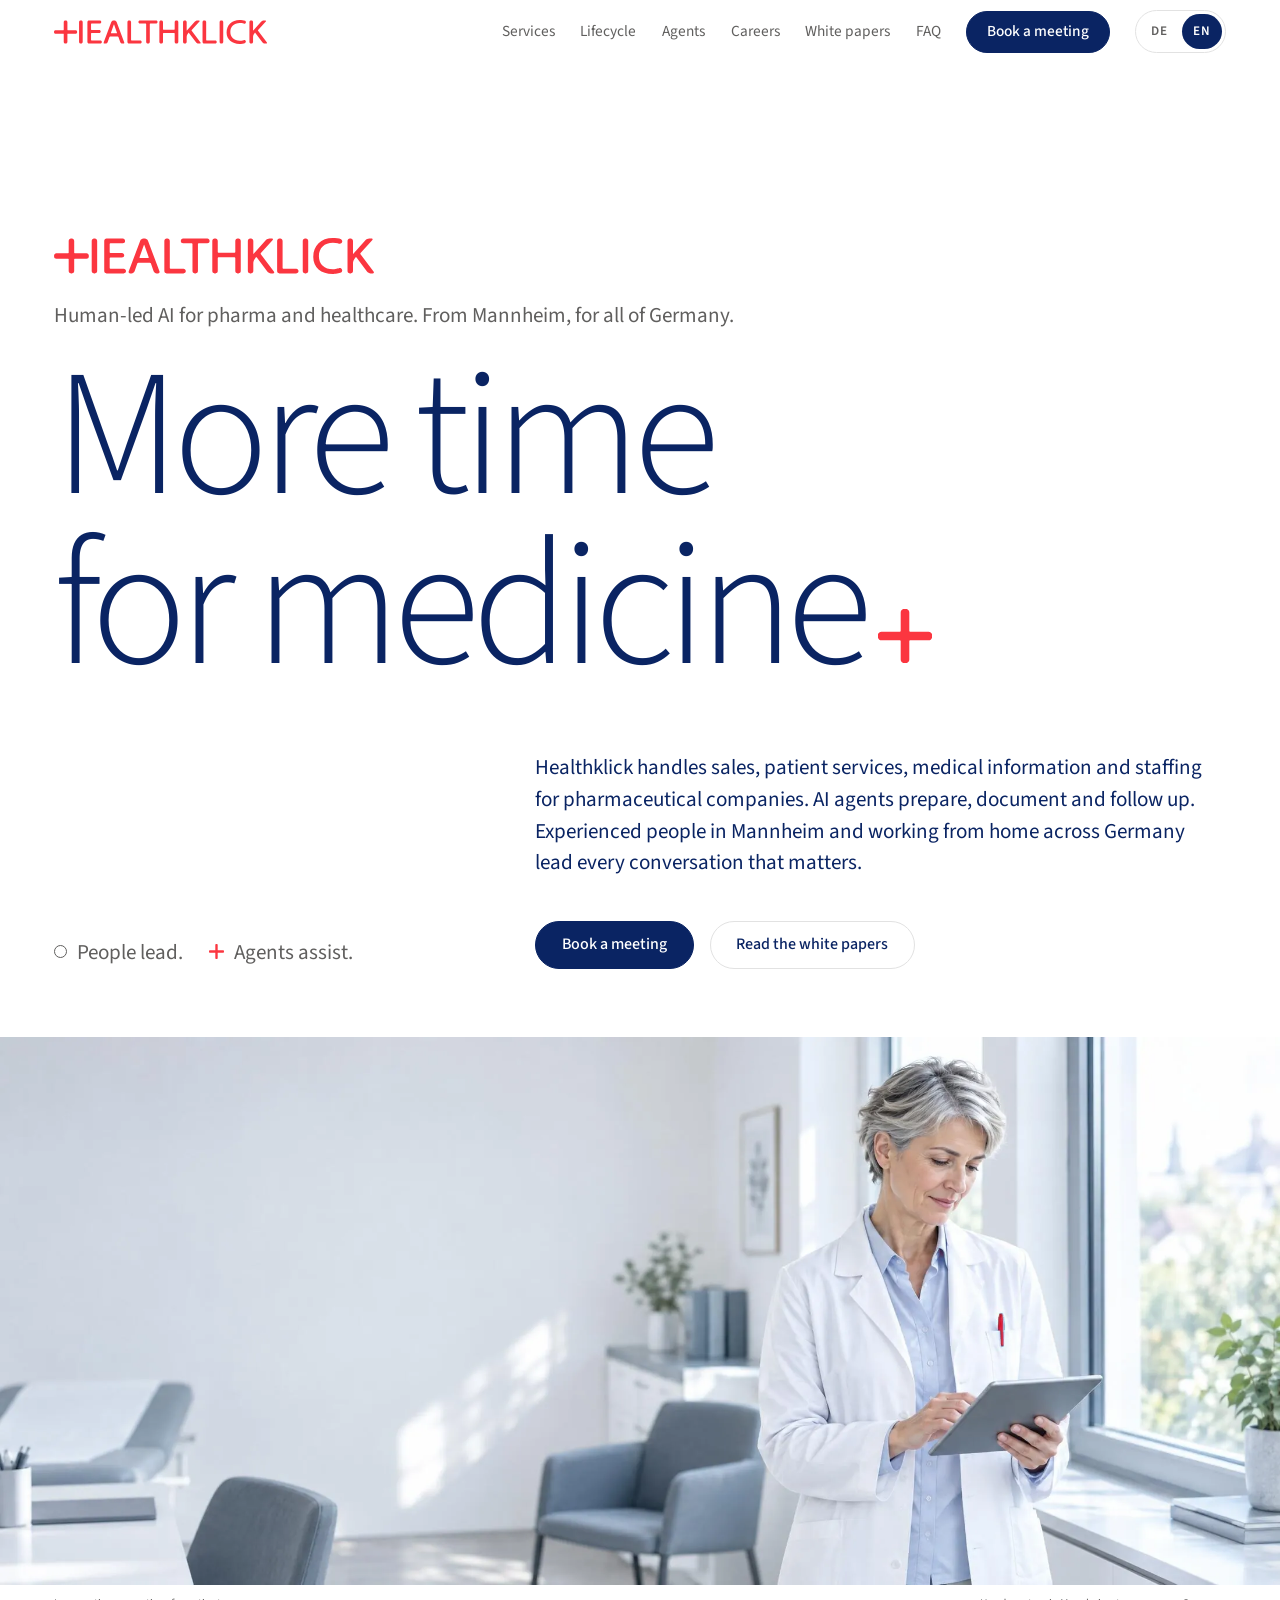
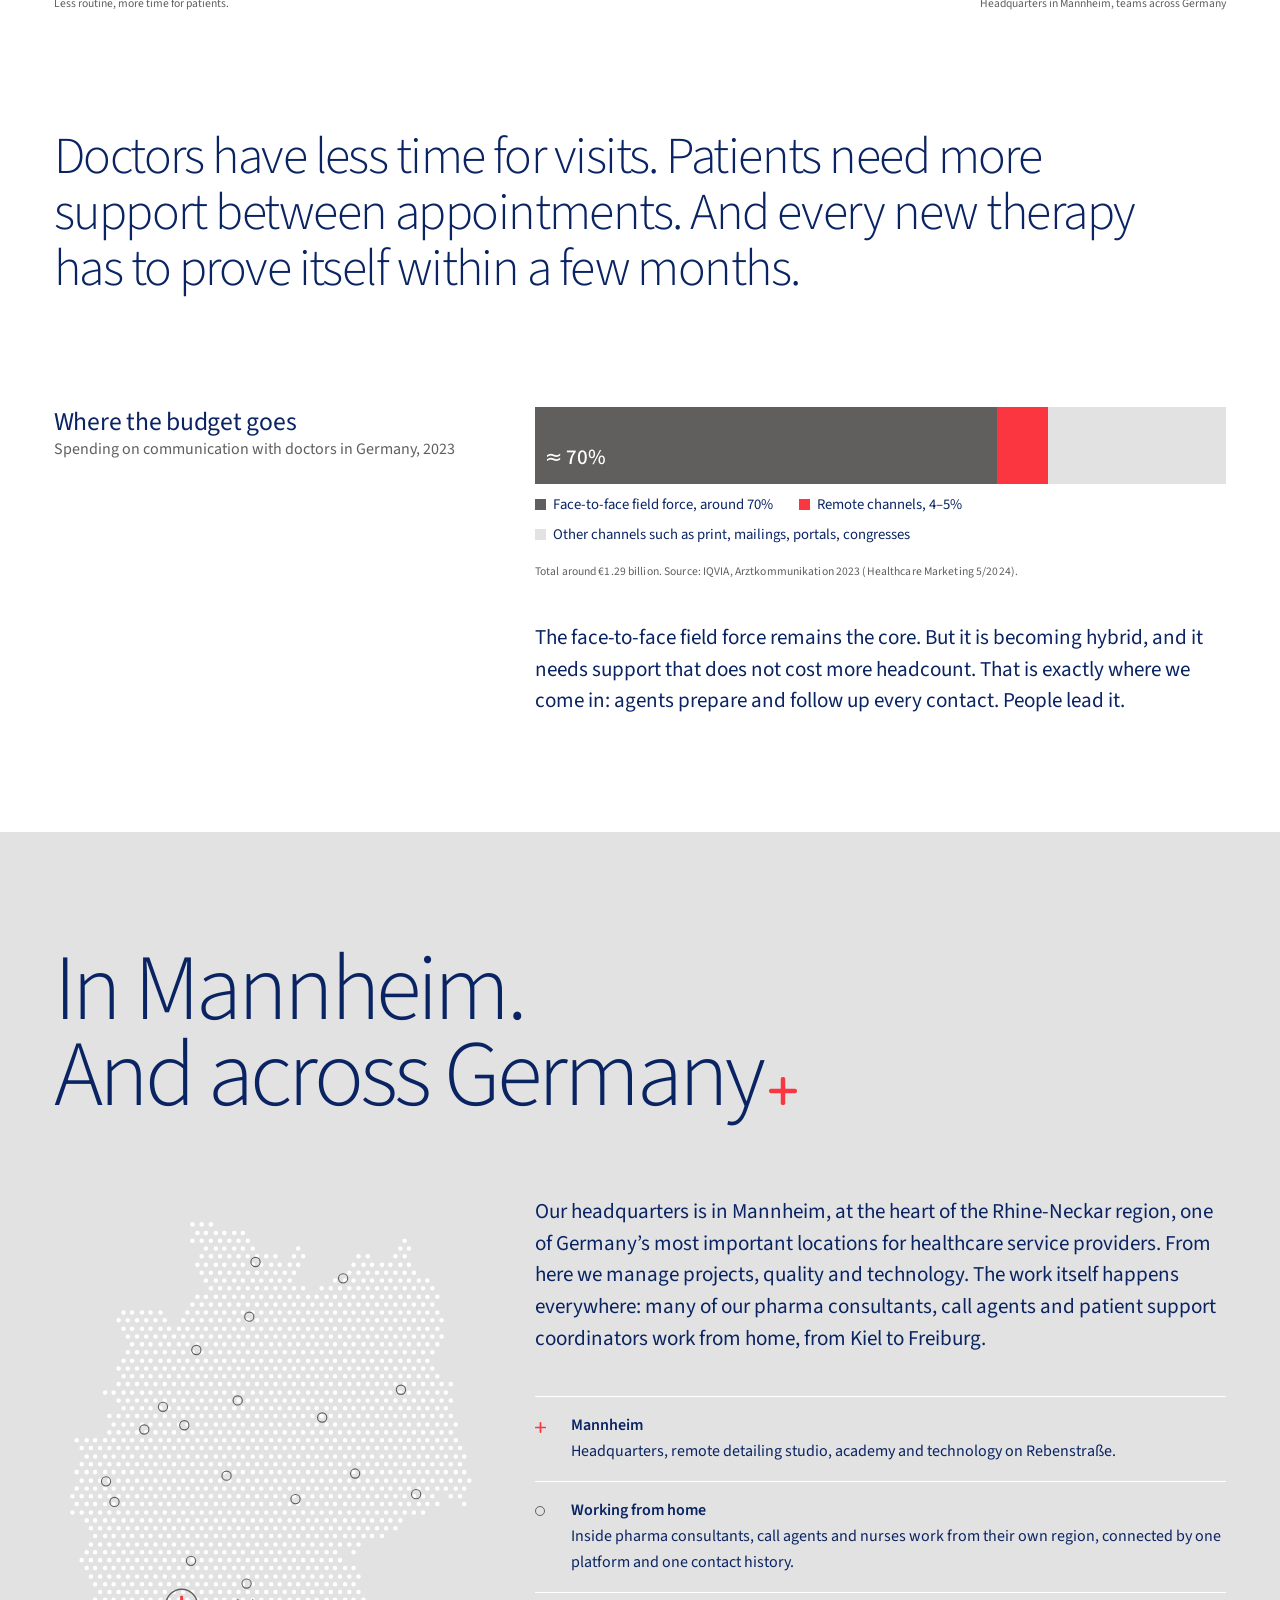
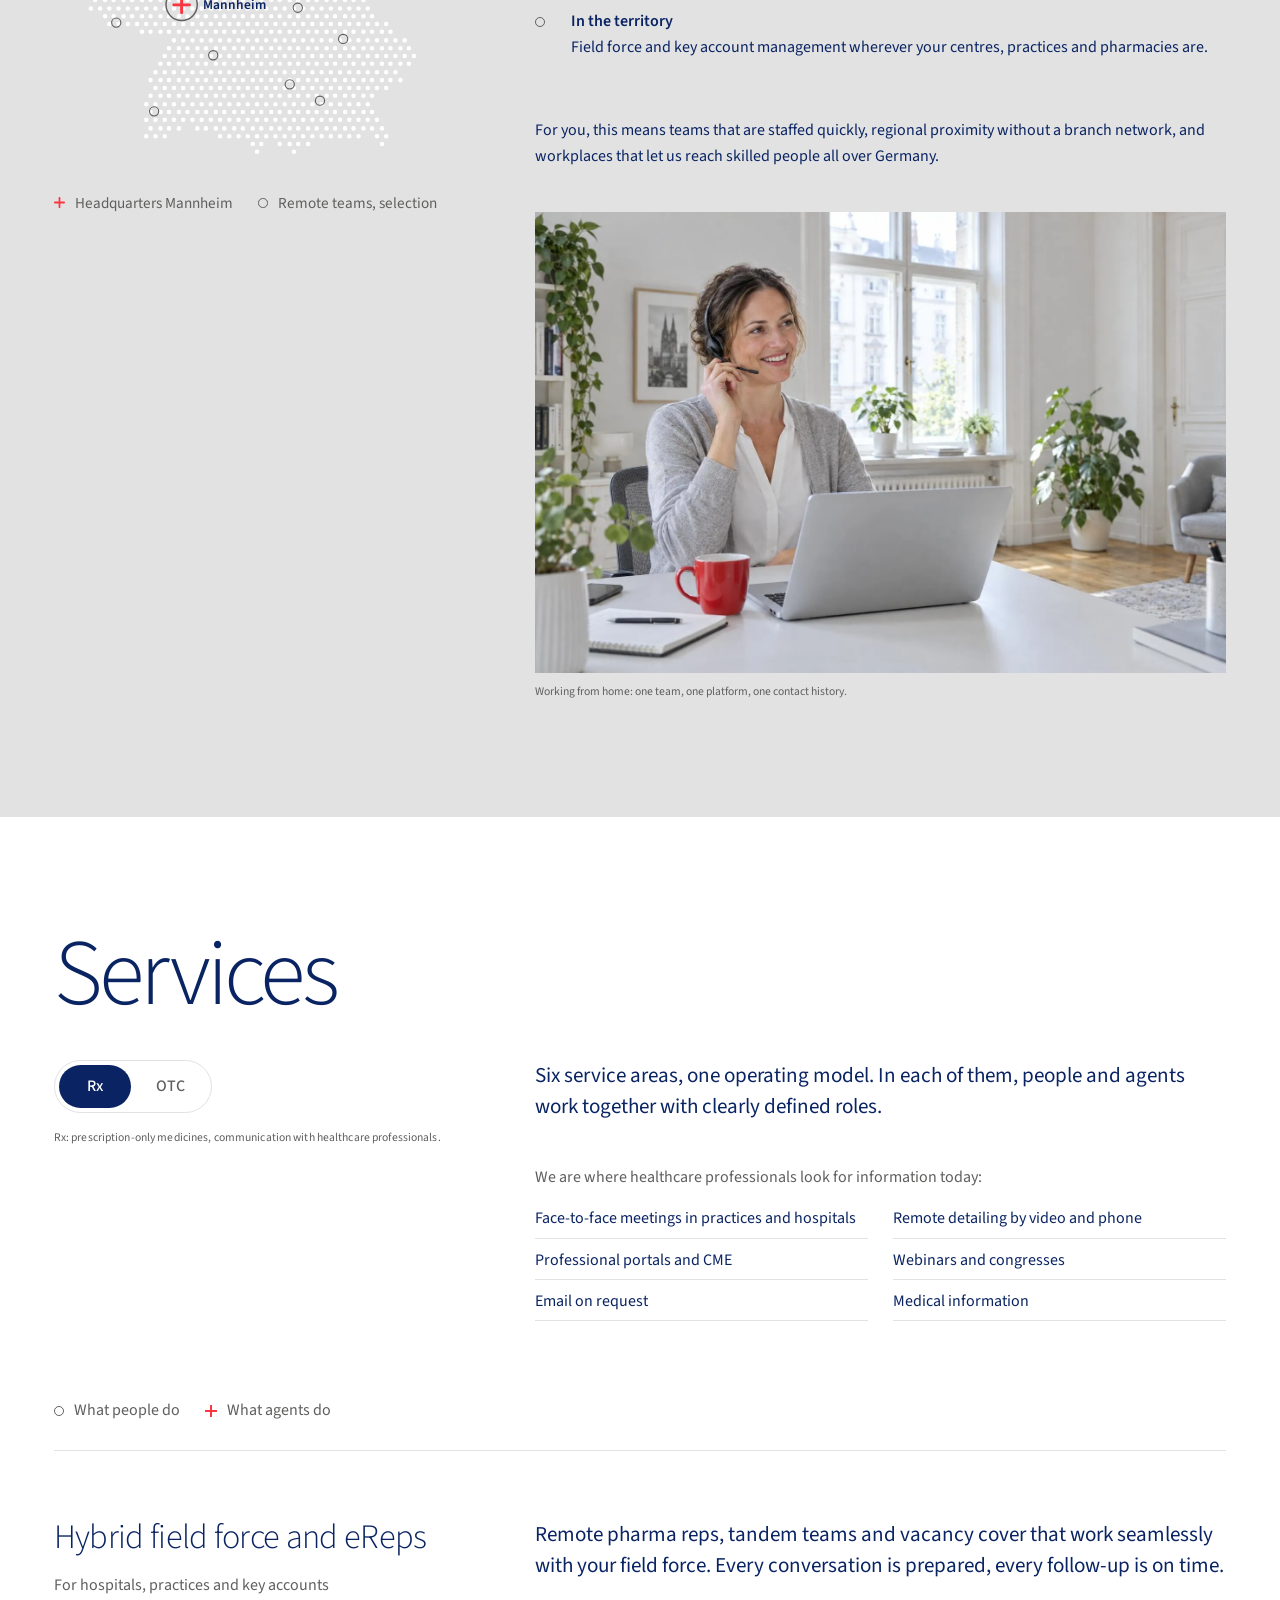
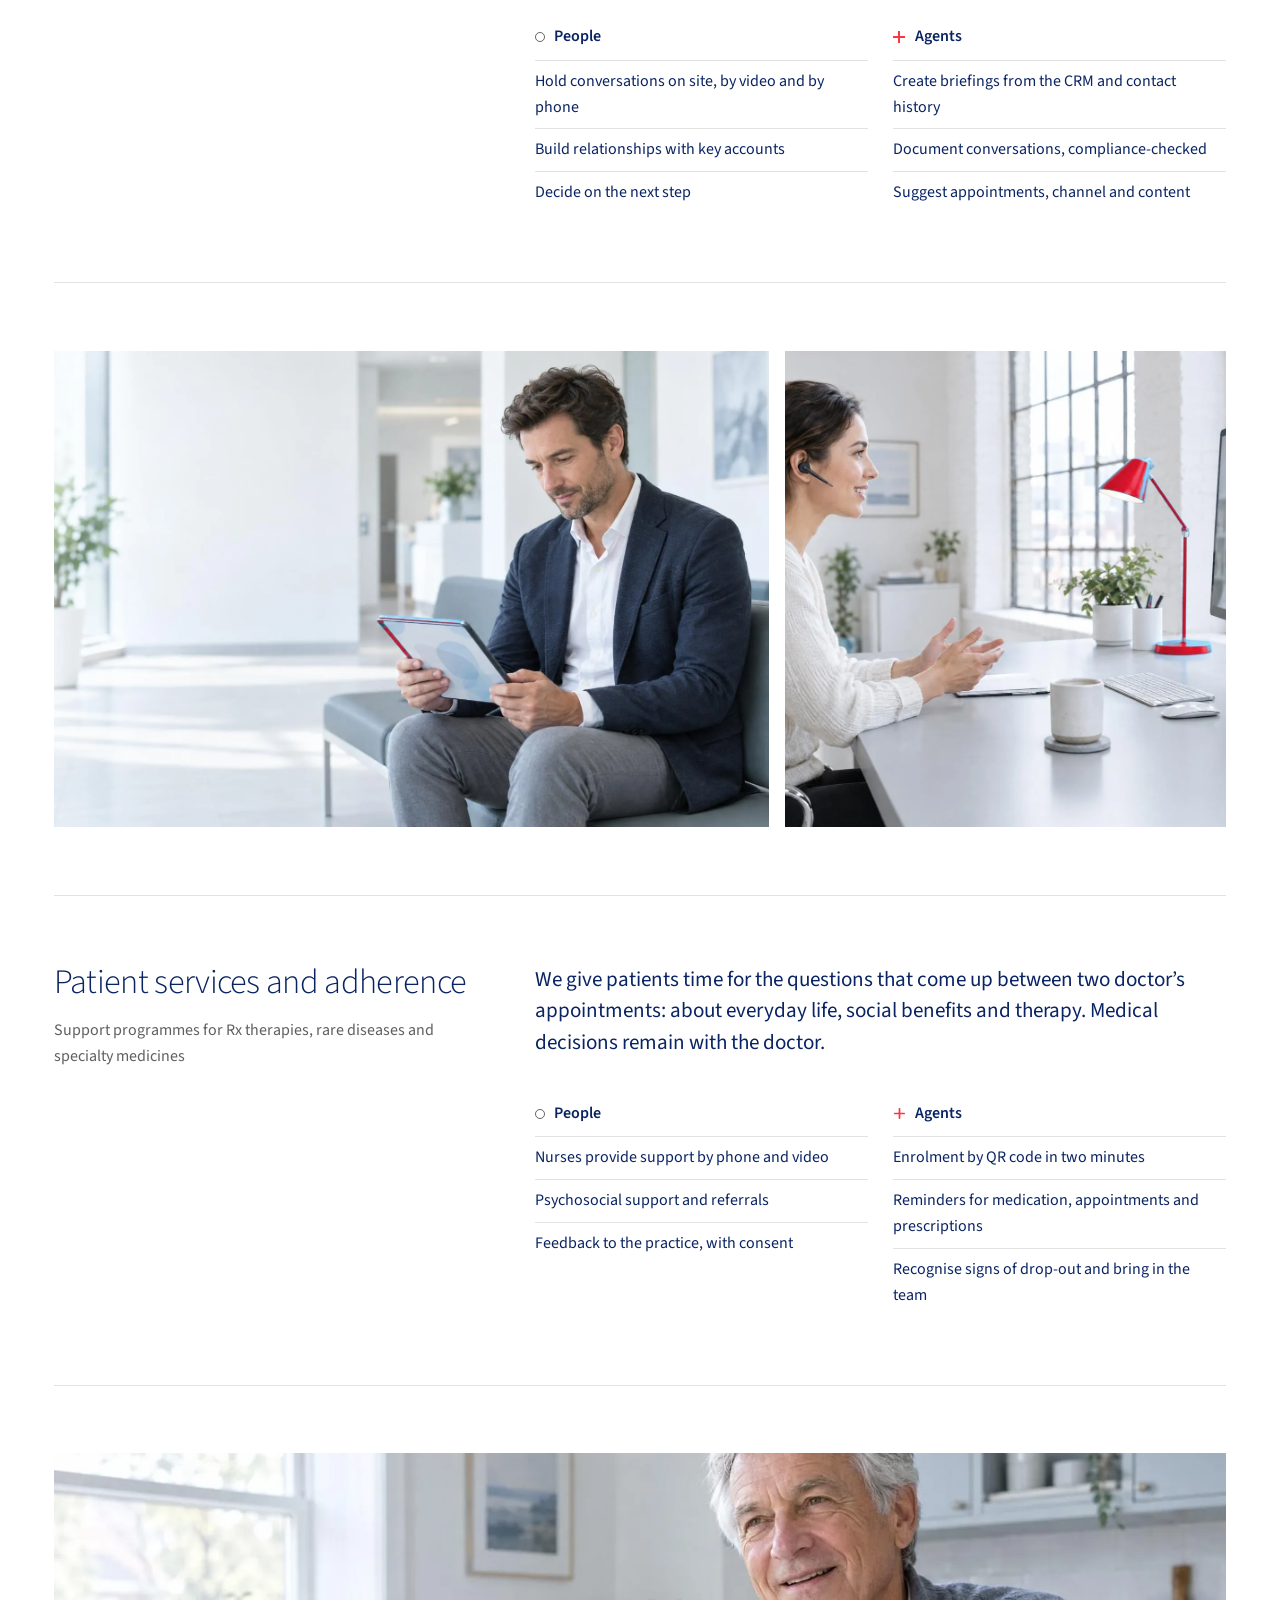
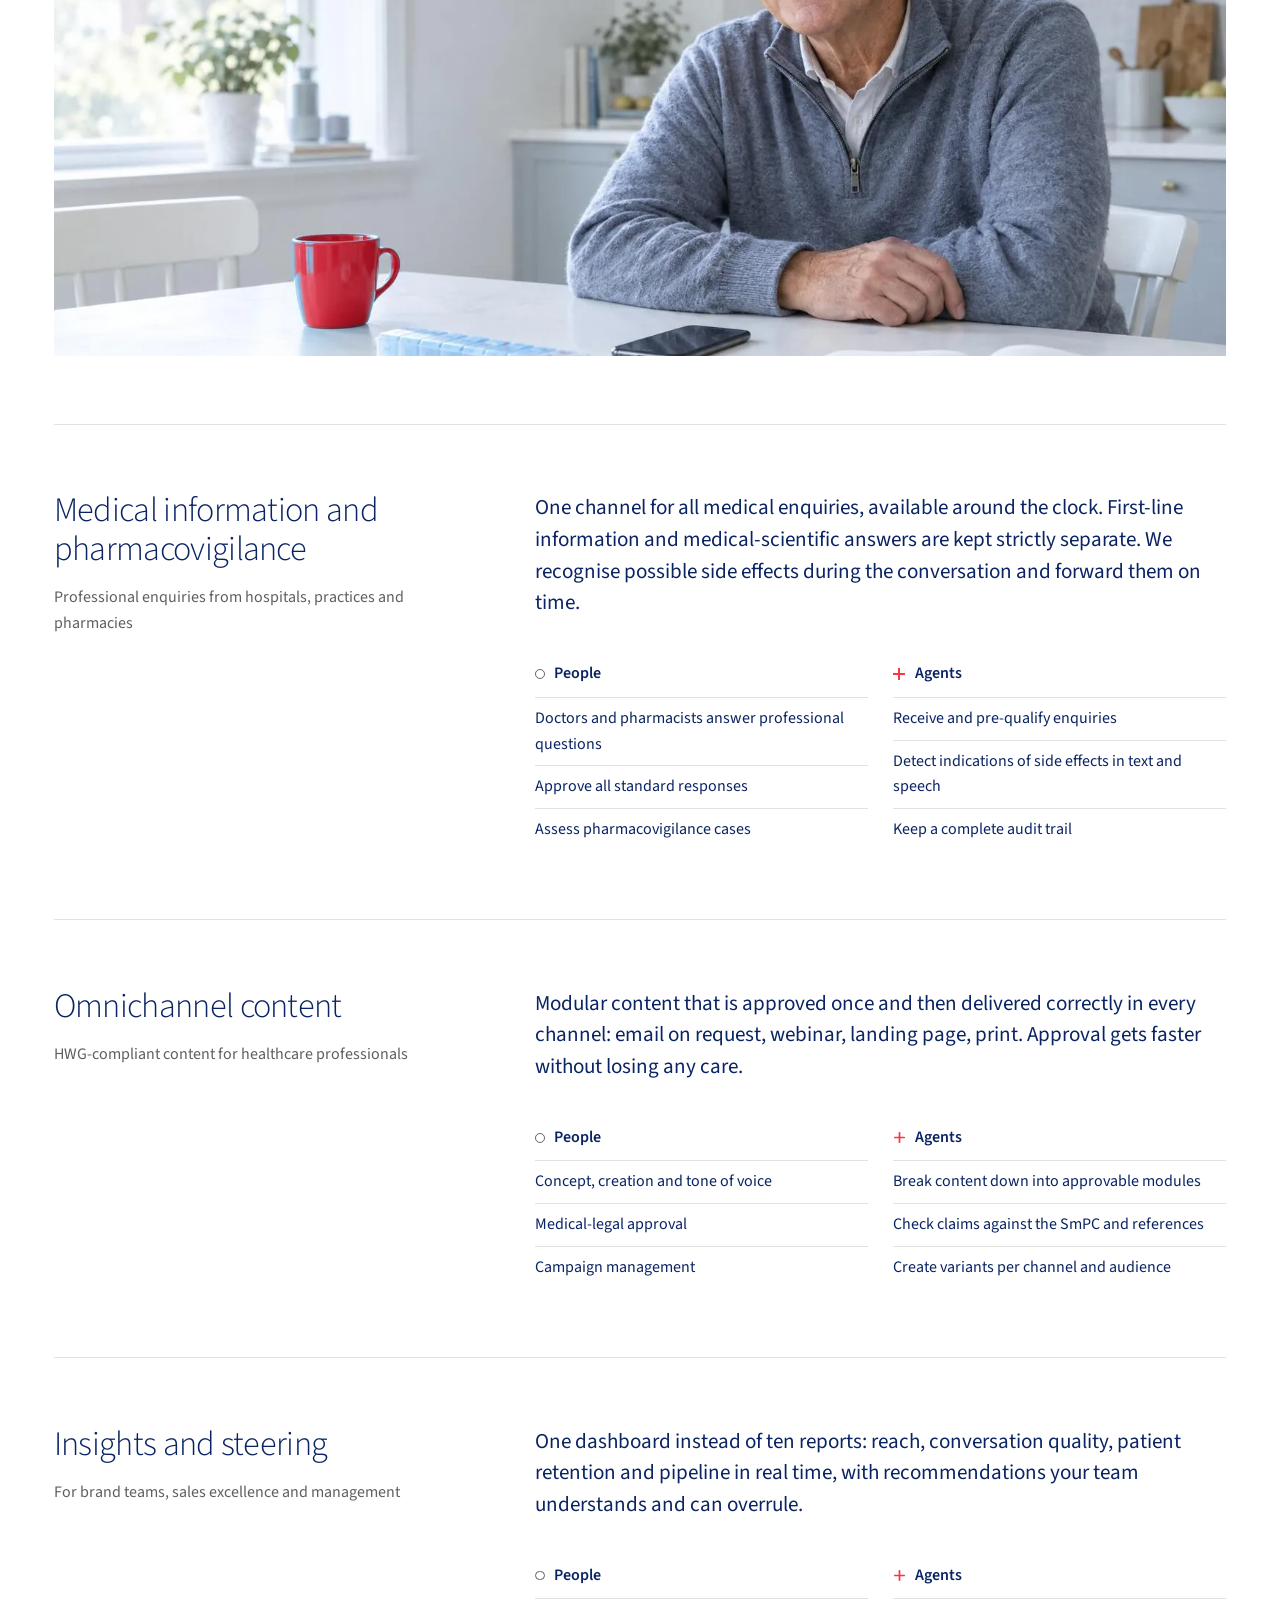
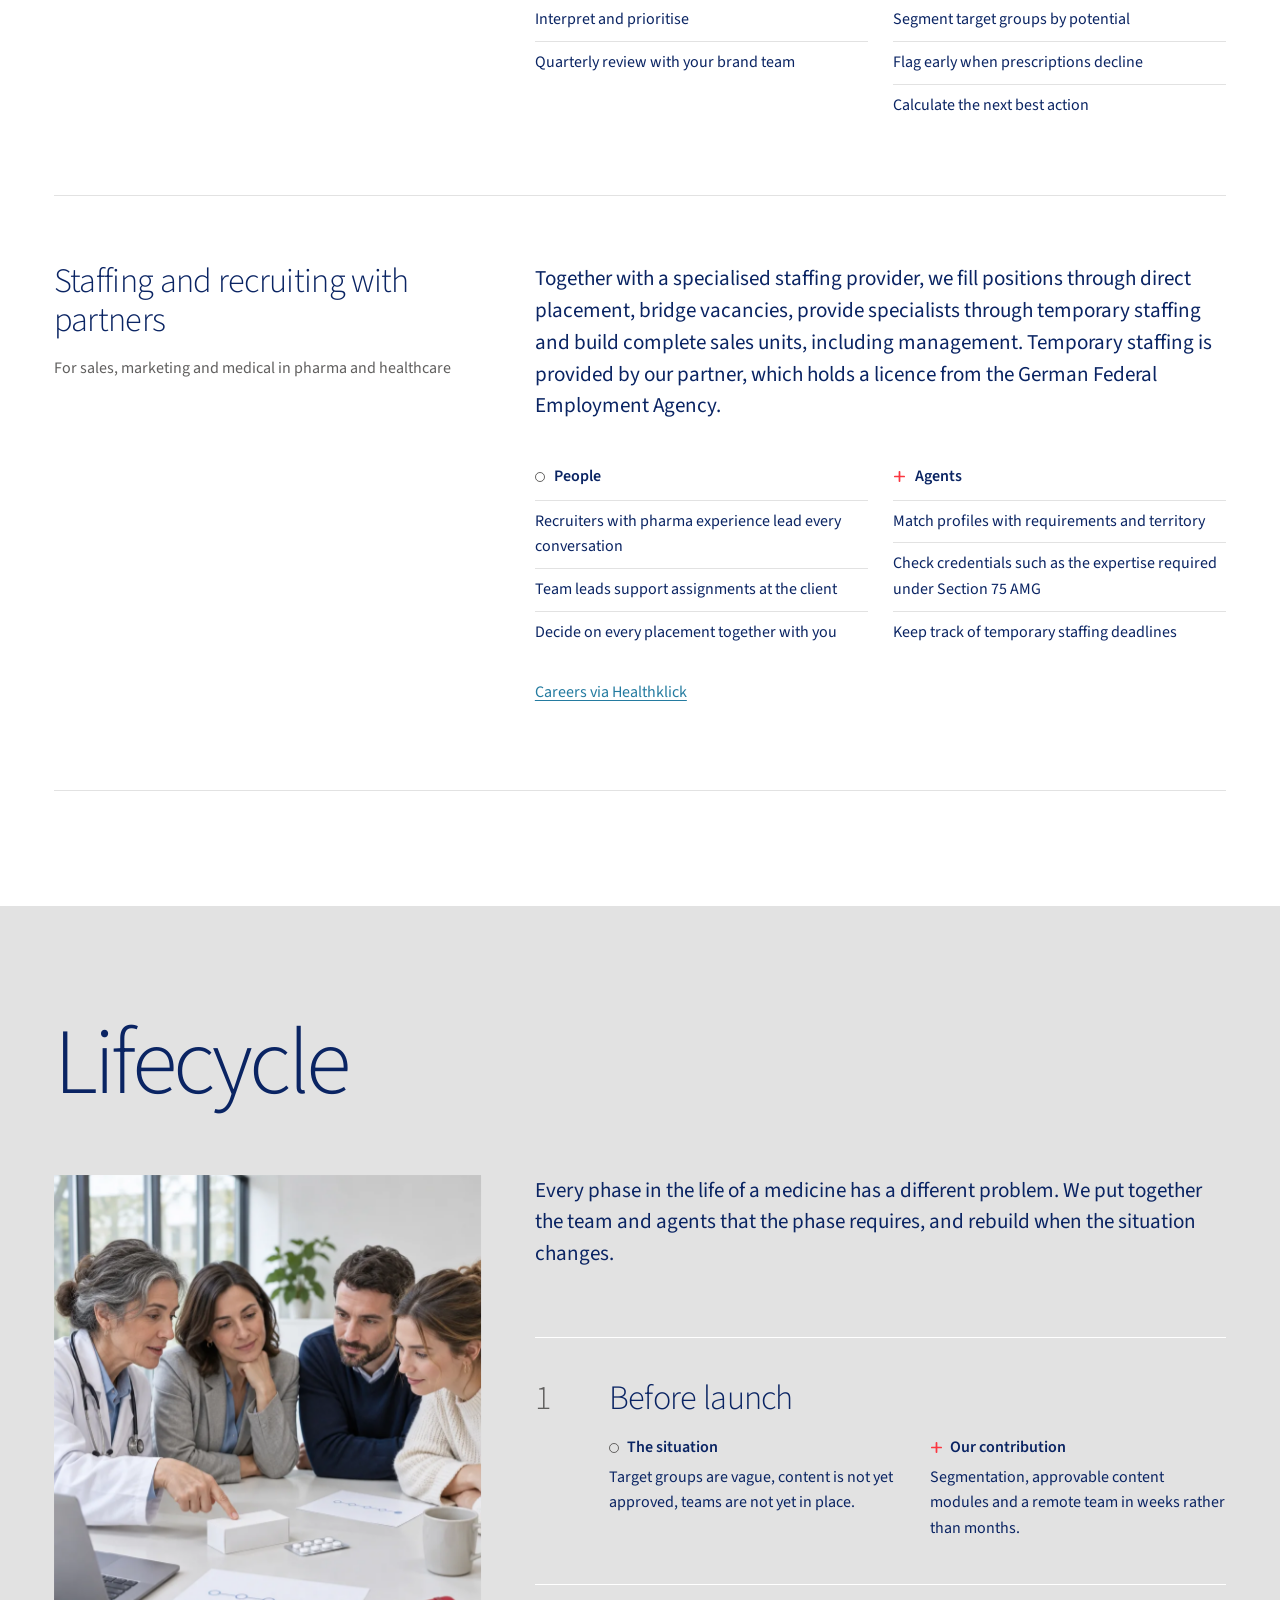
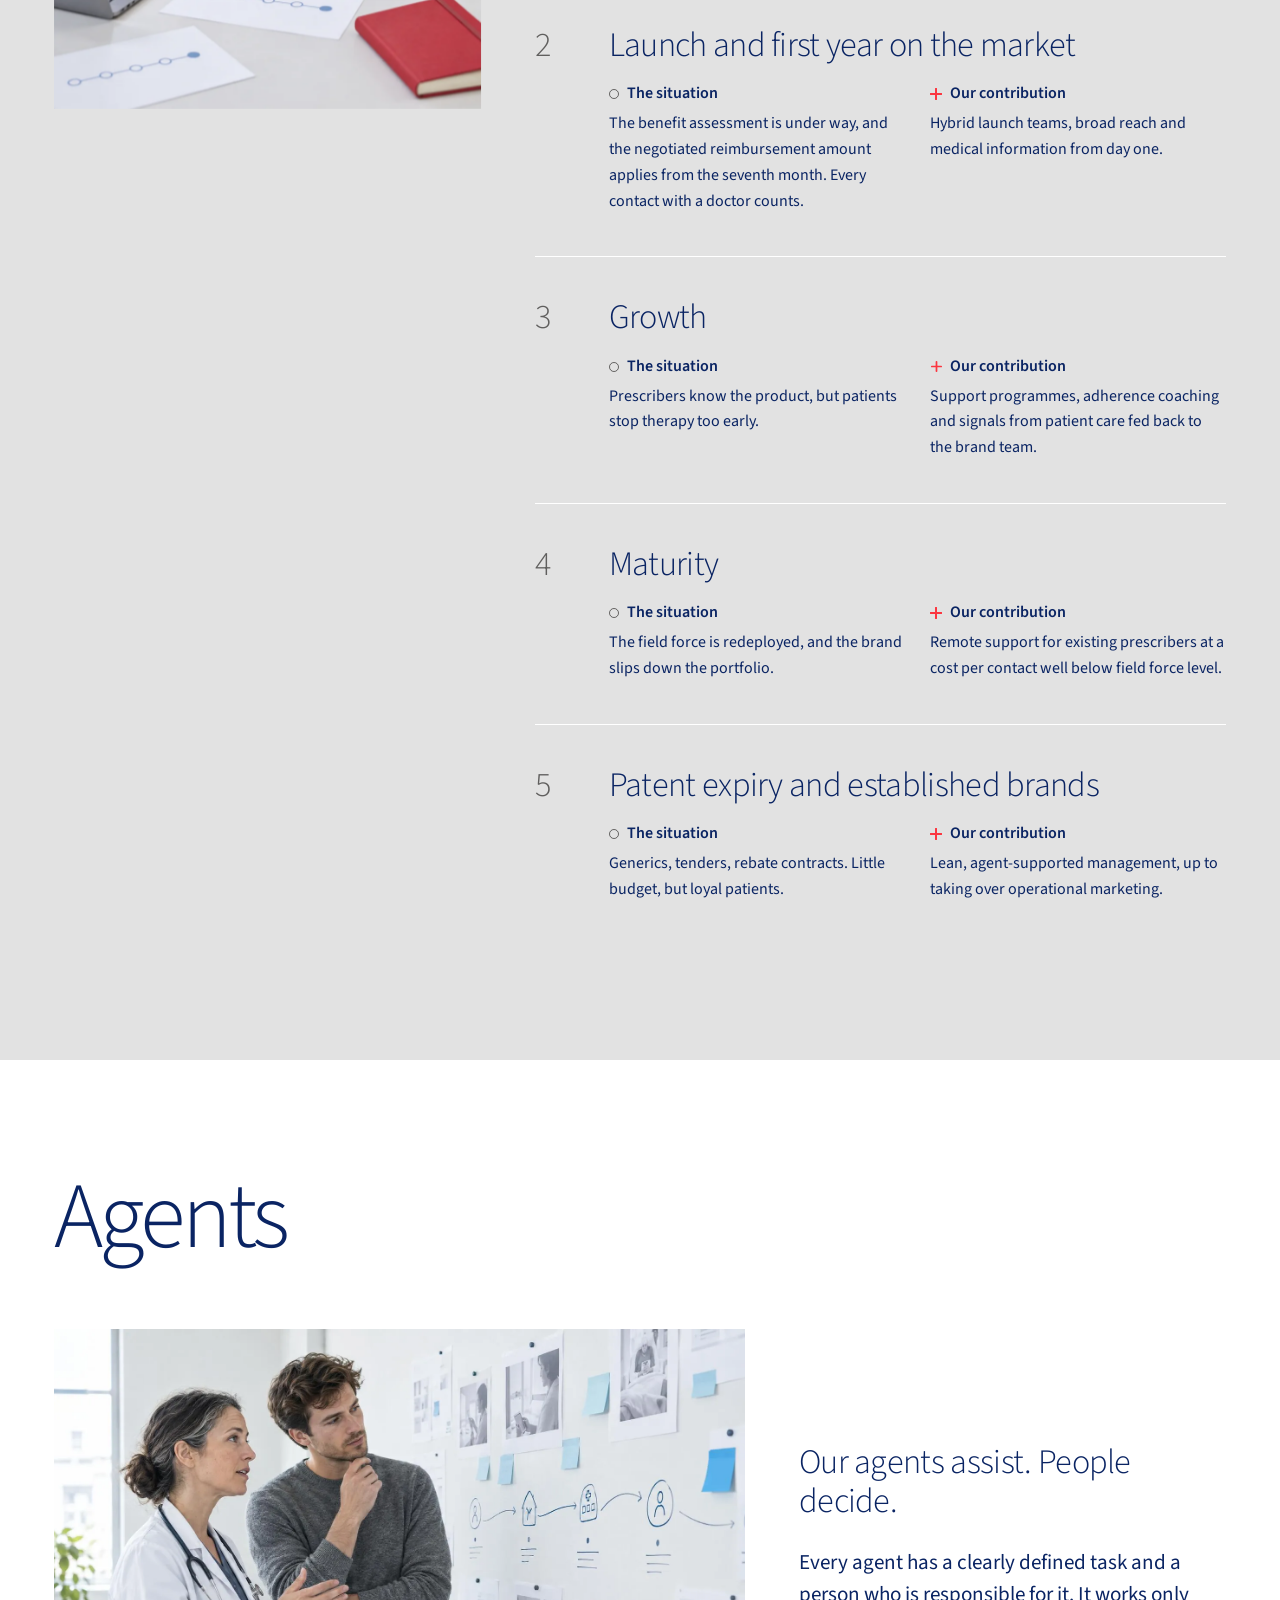
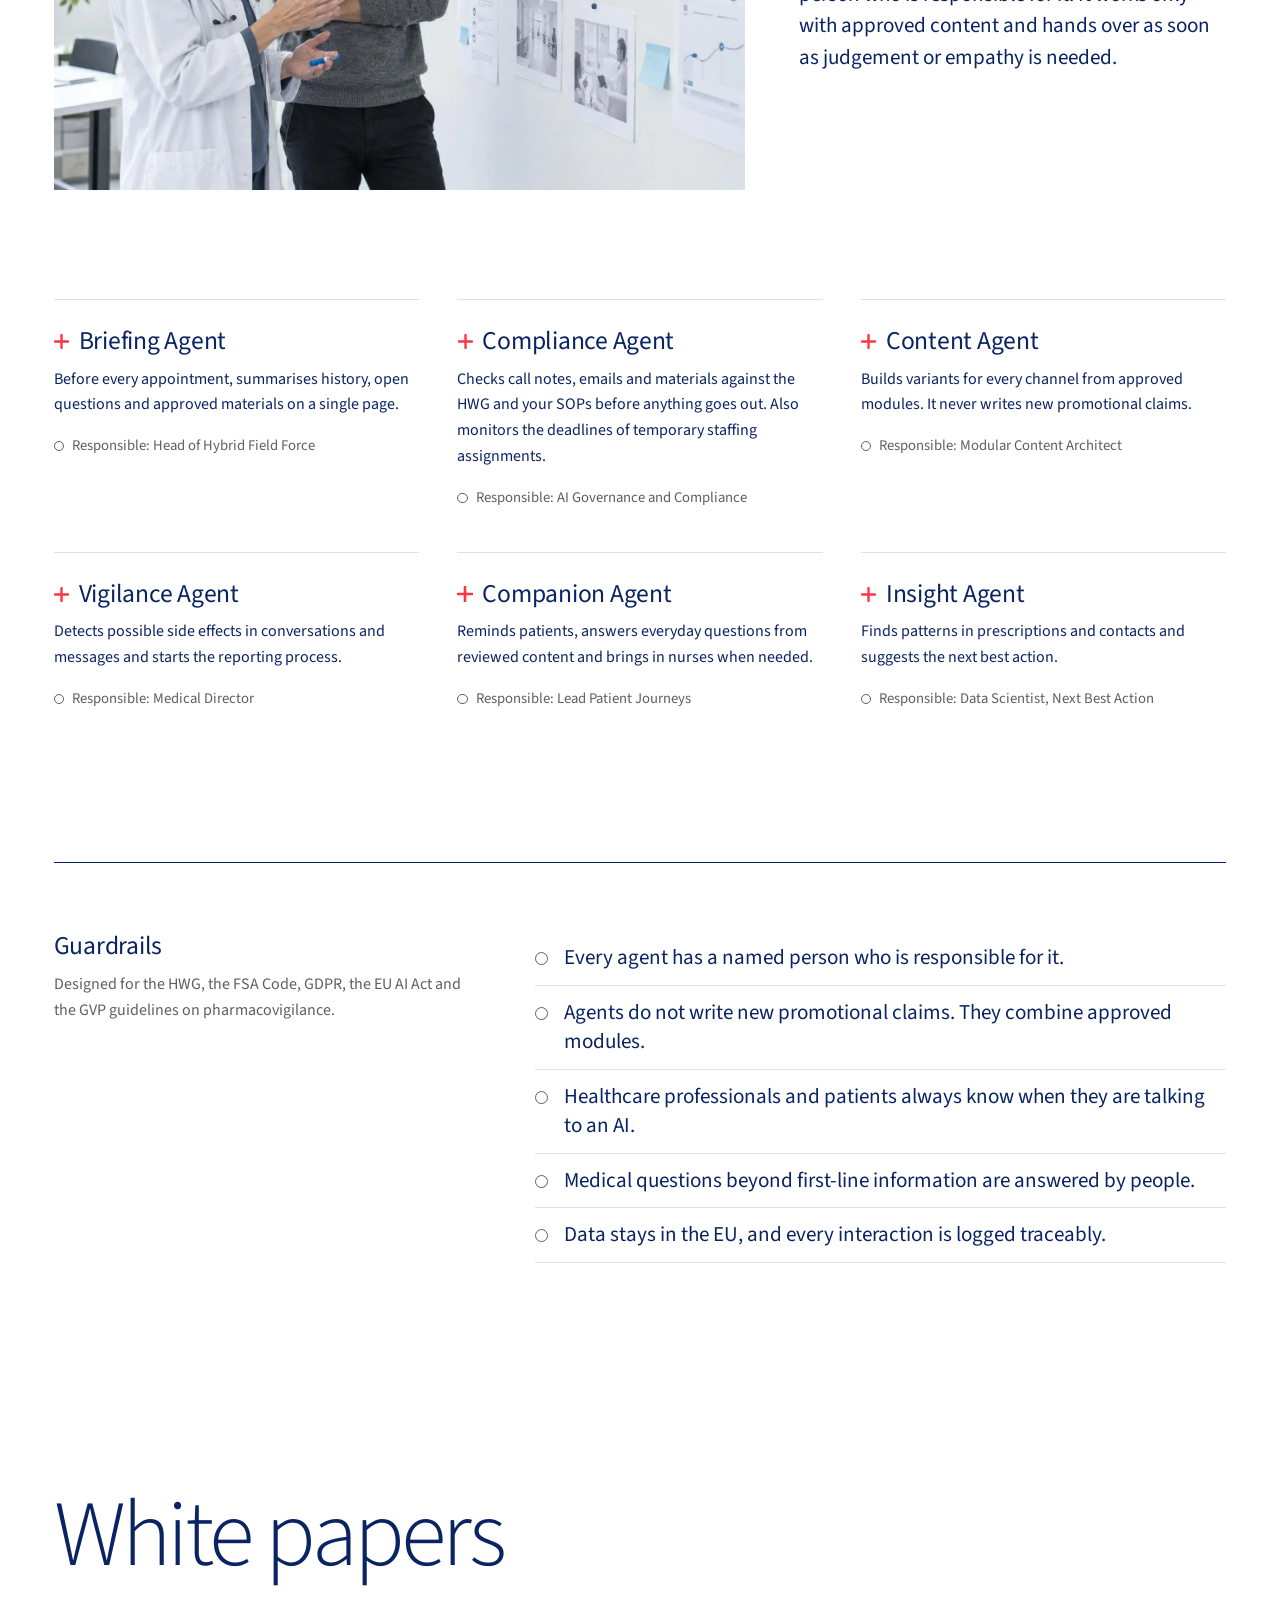
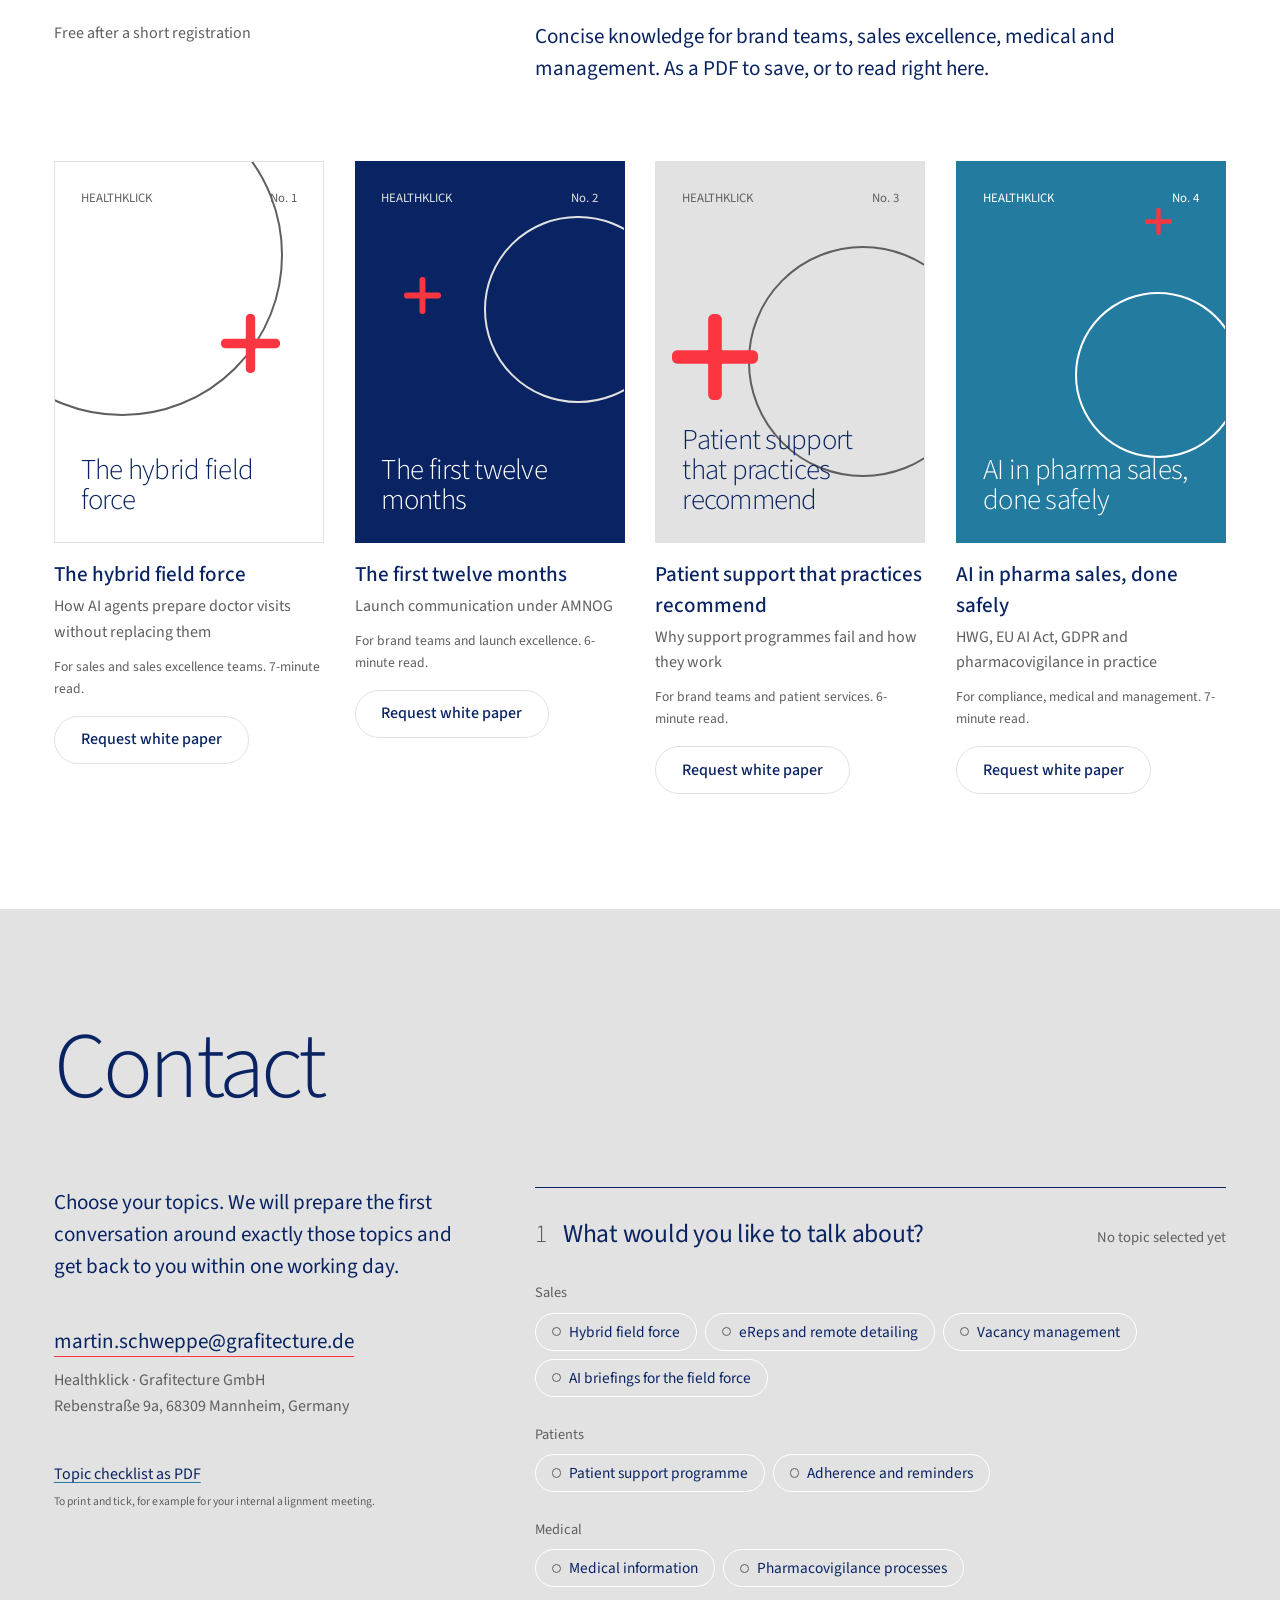
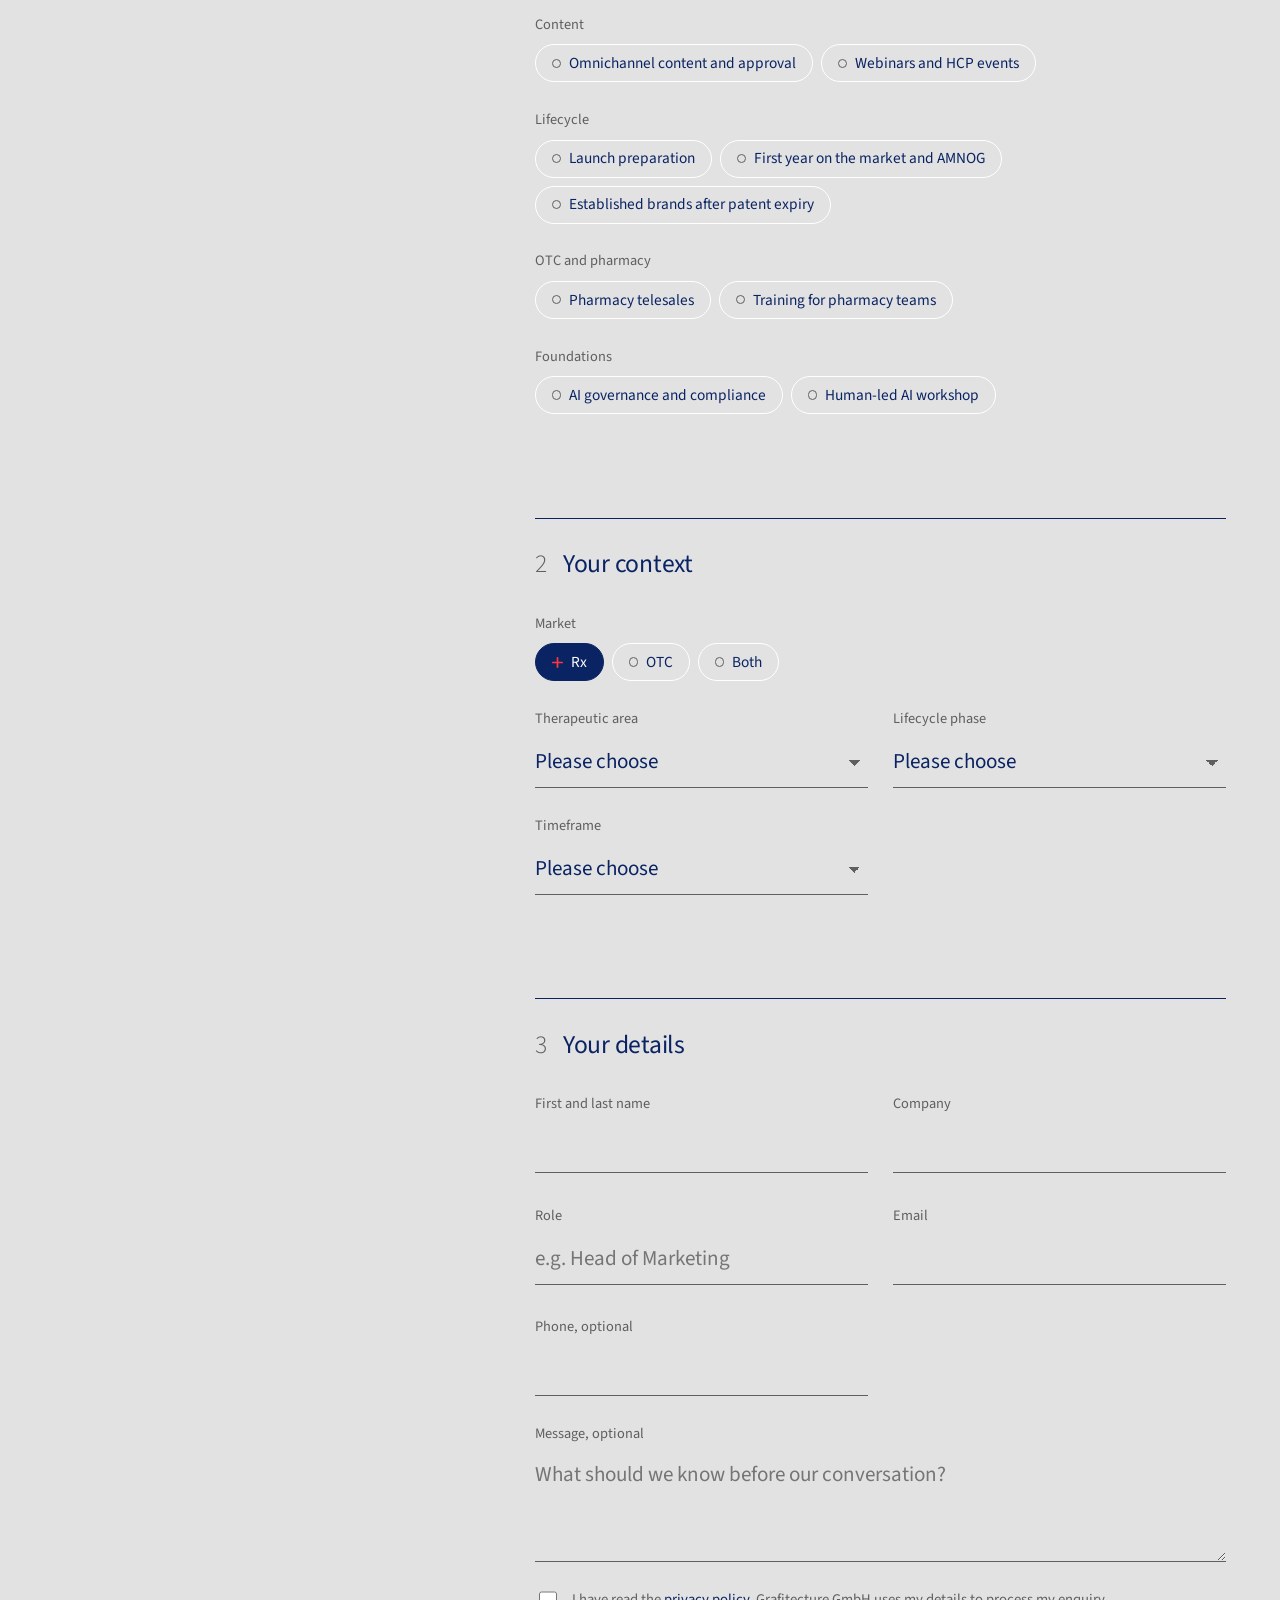
==== en/index.html @ 69c8a8a8 "Lebenszyklus: Besprechungsbild statt Wendeltreppe Im Abschnitt Lebenszyklus und in der Bildreihe der" ====
<!DOCTYPE html>
<html lang="en">
<head>
<meta charset="utf-8">
<meta name="viewport" content="width=device-width, initial-scale=1">
<title>HEALTHKLICK – More time for medicine</title>
<meta name="description" content="Healthklick from Mannheim handles sales, patient services, medical information and staffing for pharmaceutical companies. Across Germany, with people and AI agents. A service of Grafitecture GmbH.">
<!-- Domain noch offen: vor dem Livegang canonical und hreflang mit vollständiger Adresse eintragen -->
<link rel="alternate" hreflang="de" href="../">
<link rel="alternate" hreflang="en" href="./">
<link rel="alternate" hreflang="x-default" href="../">
<link rel="icon" href="../img/healthklick-icon.svg" type="image/svg+xml">
<meta name="theme-color" content="#ffffff">
<link rel="preload" href="../fonts/source-sans-3.woff2" as="font" type="font/woff2" crossorigin>
<script>/* Logo-Intro nur beim Öffnen der Startseite: nicht bei Sprungmarken, nicht beim Sprachwechsel innerhalb der Seite, nicht bei reduzierter Bewegung. Ablauf in js/site.js */(function(d){try{var h=location.hash,r=document.referrer;if((h===''||h==='#'||h==='#top')&&!matchMedia('(prefers-reduced-motion: reduce)').matches&&!(r&&r.indexOf(location.origin+'/')===0)){d.classList.add('intro');setTimeout(function(){if(!d.classList.contains('intro-js'))d.classList.remove('intro')},4000)}}catch(e){}})(document.documentElement);</script>
<link rel="stylesheet" href="../css/site.css">
</head>
<body>
<a class="sr-only" href="#content">Skip to content</a>

<header class="site-header" id="top">
  <div class="wrap bar">
    <a class="logo" href="#" aria-label="HEALTHKLICK, to the home page" data-home><img src="../img/healthklick-logo.svg" width="626" height="70" alt="HEALTHKLICK"></a>
    <button class="menu-btn" type="button" aria-expanded="false" aria-controls="nav" aria-label="Menu"><span class="burger" aria-hidden="true"><span></span><span></span><span></span></span></button>
    <nav class="nav" id="nav" aria-label="Main navigation">
      <a href="#services">Services</a>
      <a href="#lifecycle">Lifecycle</a>
      <a href="#agents">Agents</a>
      <a href="#careers">Careers</a>
      <a href="#whitepapers">White papers</a>
      <a href="#faq">FAQ</a>
      <a class="btn" href="#contact">Book a meeting</a>
      <div class="lang" role="group" aria-label="Sprache / Language">
        <a href="../" data-lang="de" data-base="../" hreflang="de" lang="de"><span class="l-s" aria-hidden="true">DE</span><span class="l-l">Deutsch</span></a>
        <a href="./" data-lang="en" data-base="./" hreflang="en" lang="en" aria-current="page"><span class="l-s" aria-hidden="true">EN</span><span class="l-l">English</span></a>
      </div>
    </nav>
  </div>
</header>

<main id="content">
<div id="site">

<!-- ================= HERO ================= -->
<section class="wrap hero" aria-labelledby="hero-title">
  <img class="hero-logo" src="../img/healthklick-logo.svg" width="626" height="70" alt="" aria-hidden="true">
  <p class="t-h6 hero-kicker">Human-led AI for pharma and healthcare. From Mannheim, for all of Germany.</p>
  <h1 class="t-h1 hero-title" id="hero-title"><span class="line"><span>More time</span></span><span class="line"><span>for medicine<i class="brand-dot" aria-hidden="true"></i></span></span></h1>
  <div class="phi hero-foot">
    <ul class="legend" aria-label="Key">
      <li><span class="ring" aria-hidden="true"></span>People lead.</li>
      <li><span class="dot" aria-hidden="true"></span>Agents assist.</li>
    </ul>
    <div>
      <p class="lead">Healthklick handles sales, patient services, medical information and staffing for pharmaceutical companies. AI agents prepare, document and follow up. Experienced people in Mannheim and working from home across Germany lead every conversation that matters.</p>
      <div class="ctas">
        <a class="btn" href="#contact">Book a meeting</a>
        <a class="btn ghost" href="#whitepapers">Read the white papers</a>
      </div>
    </div>
  </div>
</section>
<figure class="hero-media">
  <img src="../img/hero.webp" width="2200" height="943" alt="Doctor reading on a tablet by the window of a bright practice" fetchpriority="high">
  <figcaption class="wrap caption"><span>Less routine, more time for patients.</span><span>Headquarters in Mannheim, teams across Germany</span></figcaption>
</figure>

<!-- ================= WHY NOW ================= -->
<section class="wrap sec why" aria-label="Why now">
  <p class="t-h3 statement">Doctors have less time for visits. Patients need more support between appointments. And every new therapy has to prove itself within a few months.</p>
  <div class="phi">
    <div>
      <h2 class="t-h5">Where the budget goes</h2>
      <p class="meta">Spending on communication with doctors in Germany, 2023</p>
    </div>
    <div>
      <figure class="spend">
        <div class="spend-bar" role="img" aria-label="Around 70 per cent face-to-face field force, 4 to 5 per cent remote channels, the rest other channels">
          <div class="s-field">≈ 70%</div><div class="s-remote"></div><div class="s-rest"></div>
        </div>
        <div class="spend-keys" aria-hidden="true"><span class="k-field">Face-to-face field force, around 70%</span><span class="k-remote">Remote channels, 4–5%</span><span class="k-rest">Other channels such as print, mailings, portals, congresses</span></div>
        <figcaption class="small">Total around €1.29 billion. Source: IQVIA, Arztkommunikation 2023 (Healthcare Marketing 5/2024).</figcaption>
      </figure>
      <p class="lead">The face-to-face field force remains the core. But it is becoming hybrid, and it needs support that does not cost more headcount. That is exactly where we come in: agents prepare and follow up every contact. People lead it.</p>
    </div>
  </div>
</section>

<!-- ================= MANNHEIM AND ACROSS GERMANY ================= -->
<section id="germany" class="sec tint" aria-labelledby="h-de">
  <div class="wrap">
    <header class="sec-head">
      <h2 class="t-h2" id="h-de">In Mannheim.<br>And across Germany<i class="brand-dot static" aria-hidden="true"></i></h2>
    </header>
    <div class="phi de-grid">
      <figure class="de-map-wrap">
        <svg class="de-map" viewBox="0 0 602 815" role="img" aria-labelledby="map-t"><title id="map-t">Map of Germany: headquarters in Mannheim, remote teams across Germany</title><path fill="none" stroke="#ffffff" stroke-width="6.4" stroke-linecap="round" d="M195 40h0M208 40h0M221 40h0M202 52h0M214 52h0M228 52h0M240 52h0M254 52h0M266 52h0M195 63h0M208 63h0M221 63h0M234 63h0M247 63h0M260 63h0M273 63h0M494 63h0M214 74h0M228 74h0M240 74h0M254 74h0M266 74h0M280 74h0M344 74h0M488 74h0M500 74h0M208 85h0M221 85h0M234 85h0M247 85h0M260 85h0M273 85h0M286 85h0M299 85h0M312 85h0M338 85h0M351 85h0M429 85h0M442 85h0M481 85h0M494 85h0M202 97h0M214 97h0M228 97h0M240 97h0M254 97h0M266 97h0M280 97h0M292 97h0M306 97h0M318 97h0M332 97h0M344 97h0M422 97h0M436 97h0M448 97h0M462 97h0M474 97h0M488 97h0M500 97h0M208 108h0M221 108h0M234 108h0M247 108h0M260 108h0M273 108h0M286 108h0M299 108h0M312 108h0M325 108h0M338 108h0M416 108h0M429 108h0M442 108h0M455 108h0M468 108h0M481 108h0M494 108h0M507 108h0M214 119h0M228 119h0M240 119h0M254 119h0M266 119h0M280 119h0M292 119h0M306 119h0M318 119h0M332 119h0M396 119h0M410 119h0M422 119h0M436 119h0M448 119h0M462 119h0M474 119h0M488 119h0M500 119h0M514 119h0M526 119h0M221 130h0M234 130h0M247 130h0M260 130h0M273 130h0M286 130h0M299 130h0M312 130h0M325 130h0M338 130h0M351 130h0M377 130h0M390 130h0M403 130h0M416 130h0M429 130h0M442 130h0M455 130h0M468 130h0M481 130h0M494 130h0M507 130h0M520 130h0M533 130h0M202 142h0M214 142h0M228 142h0M240 142h0M254 142h0M266 142h0M280 142h0M292 142h0M306 142h0M318 142h0M332 142h0M344 142h0M358 142h0M370 142h0M384 142h0M396 142h0M410 142h0M422 142h0M436 142h0M448 142h0M462 142h0M474 142h0M488 142h0M500 142h0M514 142h0M526 142h0M540 142h0M195 153h0M208 153h0M221 153h0M234 153h0M247 153h0M260 153h0M273 153h0M286 153h0M299 153h0M312 153h0M325 153h0M338 153h0M351 153h0M364 153h0M377 153h0M390 153h0M403 153h0M416 153h0M429 153h0M442 153h0M455 153h0M468 153h0M481 153h0M494 153h0M507 153h0M520 153h0M533 153h0M98 164h0M110 164h0M124 164h0M136 164h0M150 164h0M188 164h0M202 164h0M214 164h0M228 164h0M240 164h0M254 164h0M266 164h0M280 164h0M292 164h0M306 164h0M318 164h0M332 164h0M344 164h0M358 164h0M370 164h0M384 164h0M396 164h0M410 164h0M422 164h0M436 164h0M448 164h0M462 164h0M474 164h0M488 164h0M500 164h0M514 164h0M526 164h0M540 164h0M91 175h0M104 175h0M117 175h0M130 175h0M143 175h0M156 175h0M182 175h0M195 175h0M208 175h0M221 175h0M234 175h0M247 175h0M260 175h0M273 175h0M286 175h0M299 175h0M312 175h0M325 175h0M338 175h0M351 175h0M364 175h0M377 175h0M390 175h0M403 175h0M416 175h0M429 175h0M442 175h0M455 175h0M468 175h0M481 175h0M494 175h0M507 175h0M520 175h0M533 175h0M546 175h0M98 187h0M110 187h0M124 187h0M136 187h0M150 187h0M162 187h0M176 187h0M188 187h0M202 187h0M214 187h0M228 187h0M240 187h0M254 187h0M266 187h0M280 187h0M292 187h0M306 187h0M318 187h0M332 187h0M344 187h0M358 187h0M370 187h0M384 187h0M396 187h0M410 187h0M422 187h0M436 187h0M448 187h0M462 187h0M474 187h0M488 187h0M500 187h0M514 187h0M526 187h0M540 187h0M104 198h0M117 198h0M130 198h0M143 198h0M156 198h0M169 198h0M182 198h0M195 198h0M208 198h0M221 198h0M234 198h0M247 198h0M260 198h0M273 198h0M286 198h0M299 198h0M312 198h0M325 198h0M338 198h0M351 198h0M364 198h0M377 198h0M390 198h0M403 198h0M416 198h0M429 198h0M442 198h0M455 198h0M468 198h0M481 198h0M494 198h0M507 198h0M520 198h0M533 198h0M546 198h0M110 209h0M124 209h0M136 209h0M150 209h0M162 209h0M176 209h0M188 209h0M202 209h0M214 209h0M228 209h0M240 209h0M254 209h0M266 209h0M280 209h0M292 209h0M306 209h0M318 209h0M332 209h0M344 209h0M358 209h0M370 209h0M384 209h0M396 209h0M410 209h0M422 209h0M436 209h0M448 209h0M462 209h0M474 209h0M488 209h0M500 209h0M514 209h0M526 209h0M540 209h0M104 220h0M117 220h0M130 220h0M143 220h0M156 220h0M169 220h0M182 220h0M195 220h0M208 220h0M221 220h0M234 220h0M247 220h0M260 220h0M273 220h0M286 220h0M299 220h0M312 220h0M325 220h0M338 220h0M351 220h0M364 220h0M377 220h0M390 220h0M403 220h0M416 220h0M429 220h0M442 220h0M455 220h0M468 220h0M481 220h0M494 220h0M507 220h0M520 220h0M533 220h0M98 232h0M110 232h0M124 232h0M136 232h0M150 232h0M162 232h0M176 232h0M188 232h0M202 232h0M214 232h0M228 232h0M240 232h0M254 232h0M266 232h0M280 232h0M292 232h0M306 232h0M318 232h0M332 232h0M344 232h0M358 232h0M370 232h0M384 232h0M396 232h0M410 232h0M422 232h0M436 232h0M448 232h0M462 232h0M474 232h0M488 232h0M500 232h0M514 232h0M526 232h0M91 243h0M104 243h0M117 243h0M130 243h0M143 243h0M156 243h0M169 243h0M182 243h0M195 243h0M208 243h0M221 243h0M234 243h0M247 243h0M260 243h0M273 243h0M286 243h0M299 243h0M312 243h0M325 243h0M338 243h0M351 243h0M364 243h0M377 243h0M390 243h0M403 243h0M416 243h0M429 243h0M442 243h0M455 243h0M468 243h0M481 243h0M494 243h0M507 243h0M520 243h0M533 243h0M98 254h0M110 254h0M124 254h0M136 254h0M150 254h0M162 254h0M176 254h0M188 254h0M202 254h0M214 254h0M228 254h0M240 254h0M254 254h0M266 254h0M280 254h0M292 254h0M306 254h0M318 254h0M332 254h0M344 254h0M358 254h0M370 254h0M384 254h0M396 254h0M410 254h0M422 254h0M436 254h0M448 254h0M462 254h0M474 254h0M488 254h0M500 254h0M514 254h0M526 254h0M540 254h0M91 265h0M104 265h0M117 265h0M130 265h0M143 265h0M156 265h0M169 265h0M182 265h0M195 265h0M208 265h0M221 265h0M234 265h0M247 265h0M260 265h0M273 265h0M286 265h0M299 265h0M312 265h0M325 265h0M338 265h0M351 265h0M364 265h0M377 265h0M390 265h0M403 265h0M416 265h0M429 265h0M442 265h0M455 265h0M468 265h0M481 265h0M494 265h0M507 265h0M520 265h0M533 265h0M546 265h0M559 265h0M72 277h0M84 277h0M98 277h0M110 277h0M124 277h0M136 277h0M150 277h0M162 277h0M176 277h0M188 277h0M202 277h0M214 277h0M228 277h0M240 277h0M254 277h0M266 277h0M280 277h0M292 277h0M306 277h0M318 277h0M332 277h0M344 277h0M358 277h0M370 277h0M384 277h0M396 277h0M410 277h0M422 277h0M436 277h0M448 277h0M462 277h0M474 277h0M488 277h0M500 277h0M514 277h0M526 277h0M540 277h0M552 277h0M91 288h0M104 288h0M117 288h0M130 288h0M143 288h0M156 288h0M169 288h0M182 288h0M195 288h0M208 288h0M221 288h0M234 288h0M247 288h0M260 288h0M273 288h0M286 288h0M299 288h0M312 288h0M325 288h0M338 288h0M351 288h0M364 288h0M377 288h0M390 288h0M403 288h0M416 288h0M429 288h0M442 288h0M455 288h0M468 288h0M481 288h0M494 288h0M507 288h0M520 288h0M533 288h0M546 288h0M559 288h0M98 299h0M110 299h0M124 299h0M136 299h0M150 299h0M162 299h0M176 299h0M188 299h0M202 299h0M214 299h0M228 299h0M240 299h0M254 299h0M266 299h0M280 299h0M292 299h0M306 299h0M318 299h0M332 299h0M344 299h0M358 299h0M370 299h0M384 299h0M396 299h0M410 299h0M422 299h0M436 299h0M448 299h0M462 299h0M474 299h0M488 299h0M500 299h0M514 299h0M526 299h0M540 299h0M552 299h0M78 310h0M91 310h0M104 310h0M117 310h0M130 310h0M143 310h0M156 310h0M169 310h0M182 310h0M195 310h0M208 310h0M221 310h0M234 310h0M247 310h0M260 310h0M273 310h0M286 310h0M299 310h0M312 310h0M325 310h0M338 310h0M351 310h0M364 310h0M377 310h0M390 310h0M403 310h0M416 310h0M429 310h0M442 310h0M455 310h0M468 310h0M481 310h0M494 310h0M507 310h0M520 310h0M533 310h0M546 310h0M559 310h0M84 322h0M98 322h0M110 322h0M124 322h0M136 322h0M150 322h0M162 322h0M176 322h0M188 322h0M202 322h0M214 322h0M228 322h0M240 322h0M254 322h0M266 322h0M280 322h0M292 322h0M306 322h0M318 322h0M332 322h0M344 322h0M358 322h0M370 322h0M384 322h0M396 322h0M410 322h0M422 322h0M436 322h0M448 322h0M462 322h0M474 322h0M488 322h0M500 322h0M514 322h0M526 322h0M540 322h0M552 322h0M566 322h0M78 333h0M91 333h0M104 333h0M117 333h0M130 333h0M143 333h0M156 333h0M169 333h0M182 333h0M195 333h0M208 333h0M221 333h0M234 333h0M247 333h0M260 333h0M273 333h0M286 333h0M299 333h0M312 333h0M325 333h0M338 333h0M351 333h0M364 333h0M377 333h0M390 333h0M403 333h0M416 333h0M429 333h0M442 333h0M455 333h0M468 333h0M481 333h0M494 333h0M507 333h0M520 333h0M533 333h0M546 333h0M559 333h0M32 344h0M46 344h0M58 344h0M72 344h0M84 344h0M98 344h0M110 344h0M124 344h0M136 344h0M150 344h0M162 344h0M176 344h0M188 344h0M202 344h0M214 344h0M228 344h0M240 344h0M254 344h0M266 344h0M280 344h0M292 344h0M306 344h0M318 344h0M332 344h0M344 344h0M358 344h0M370 344h0M384 344h0M396 344h0M410 344h0M422 344h0M436 344h0M448 344h0M462 344h0M474 344h0M488 344h0M500 344h0M514 344h0M526 344h0M540 344h0M552 344h0M566 344h0M39 355h0M52 355h0M65 355h0M78 355h0M91 355h0M104 355h0M117 355h0M130 355h0M143 355h0M156 355h0M169 355h0M182 355h0M195 355h0M208 355h0M221 355h0M234 355h0M247 355h0M260 355h0M273 355h0M286 355h0M299 355h0M312 355h0M325 355h0M338 355h0M351 355h0M364 355h0M377 355h0M390 355h0M403 355h0M416 355h0M429 355h0M442 355h0M455 355h0M468 355h0M481 355h0M494 355h0M507 355h0M520 355h0M533 355h0M546 355h0M559 355h0M572 355h0M46 367h0M58 367h0M72 367h0M84 367h0M98 367h0M110 367h0M124 367h0M136 367h0M150 367h0M162 367h0M176 367h0M188 367h0M202 367h0M214 367h0M228 367h0M240 367h0M254 367h0M266 367h0M280 367h0M292 367h0M306 367h0M318 367h0M332 367h0M344 367h0M358 367h0M370 367h0M384 367h0M396 367h0M410 367h0M422 367h0M436 367h0M448 367h0M462 367h0M474 367h0M488 367h0M500 367h0M514 367h0M526 367h0M540 367h0M552 367h0M566 367h0M578 367h0M39 378h0M52 378h0M65 378h0M78 378h0M91 378h0M104 378h0M117 378h0M130 378h0M143 378h0M156 378h0M169 378h0M182 378h0M195 378h0M208 378h0M221 378h0M234 378h0M247 378h0M260 378h0M273 378h0M286 378h0M299 378h0M312 378h0M325 378h0M338 378h0M351 378h0M364 378h0M377 378h0M390 378h0M403 378h0M416 378h0M429 378h0M442 378h0M455 378h0M468 378h0M481 378h0M494 378h0M507 378h0M520 378h0M533 378h0M546 378h0M559 378h0M572 378h0M32 389h0M46 389h0M58 389h0M72 389h0M84 389h0M98 389h0M110 389h0M124 389h0M136 389h0M150 389h0M162 389h0M176 389h0M188 389h0M202 389h0M214 389h0M228 389h0M240 389h0M254 389h0M266 389h0M280 389h0M292 389h0M306 389h0M318 389h0M332 389h0M344 389h0M358 389h0M370 389h0M384 389h0M396 389h0M410 389h0M422 389h0M436 389h0M448 389h0M462 389h0M474 389h0M488 389h0M500 389h0M514 389h0M526 389h0M540 389h0M552 389h0M566 389h0M578 389h0M39 401h0M52 401h0M65 401h0M78 401h0M91 401h0M104 401h0M117 401h0M130 401h0M143 401h0M156 401h0M169 401h0M182 401h0M195 401h0M208 401h0M221 401h0M234 401h0M247 401h0M260 401h0M273 401h0M286 401h0M299 401h0M312 401h0M325 401h0M338 401h0M351 401h0M364 401h0M377 401h0M390 401h0M403 401h0M416 401h0M429 401h0M442 401h0M455 401h0M468 401h0M481 401h0M494 401h0M507 401h0M520 401h0M533 401h0M546 401h0M559 401h0M572 401h0M585 401h0M32 412h0M46 412h0M58 412h0M72 412h0M84 412h0M98 412h0M110 412h0M124 412h0M136 412h0M150 412h0M162 412h0M176 412h0M188 412h0M202 412h0M214 412h0M228 412h0M240 412h0M254 412h0M266 412h0M280 412h0M292 412h0M306 412h0M318 412h0M332 412h0M344 412h0M358 412h0M370 412h0M384 412h0M396 412h0M410 412h0M422 412h0M436 412h0M448 412h0M462 412h0M474 412h0M488 412h0M500 412h0M514 412h0M526 412h0M540 412h0M552 412h0M566 412h0M578 412h0M26 423h0M39 423h0M52 423h0M65 423h0M78 423h0M91 423h0M104 423h0M117 423h0M130 423h0M143 423h0M156 423h0M169 423h0M182 423h0M195 423h0M208 423h0M221 423h0M234 423h0M247 423h0M260 423h0M273 423h0M286 423h0M299 423h0M312 423h0M325 423h0M338 423h0M351 423h0M364 423h0M377 423h0M390 423h0M403 423h0M416 423h0M429 423h0M442 423h0M455 423h0M468 423h0M481 423h0M494 423h0M507 423h0M520 423h0M533 423h0M559 423h0M572 423h0M32 434h0M46 434h0M58 434h0M72 434h0M84 434h0M98 434h0M110 434h0M124 434h0M136 434h0M150 434h0M162 434h0M176 434h0M188 434h0M202 434h0M214 434h0M228 434h0M240 434h0M254 434h0M266 434h0M280 434h0M292 434h0M306 434h0M318 434h0M332 434h0M344 434h0M358 434h0M370 434h0M384 434h0M396 434h0M410 434h0M422 434h0M436 434h0M448 434h0M462 434h0M474 434h0M488 434h0M500 434h0M514 434h0M526 434h0M540 434h0M578 434h0M26 446h0M39 446h0M52 446h0M65 446h0M78 446h0M91 446h0M104 446h0M117 446h0M130 446h0M143 446h0M156 446h0M169 446h0M182 446h0M195 446h0M208 446h0M221 446h0M234 446h0M247 446h0M260 446h0M273 446h0M286 446h0M299 446h0M312 446h0M325 446h0M338 446h0M351 446h0M364 446h0M377 446h0M390 446h0M403 446h0M416 446h0M429 446h0M442 446h0M455 446h0M468 446h0M481 446h0M494 446h0M507 446h0M520 446h0M46 457h0M58 457h0M72 457h0M84 457h0M98 457h0M110 457h0M124 457h0M136 457h0M150 457h0M162 457h0M176 457h0M188 457h0M202 457h0M214 457h0M228 457h0M240 457h0M254 457h0M266 457h0M280 457h0M292 457h0M306 457h0M318 457h0M332 457h0M344 457h0M358 457h0M370 457h0M384 457h0M396 457h0M410 457h0M422 457h0M436 457h0M448 457h0M462 457h0M474 457h0M488 457h0M52 468h0M65 468h0M78 468h0M91 468h0M104 468h0M117 468h0M130 468h0M143 468h0M156 468h0M169 468h0M182 468h0M195 468h0M208 468h0M221 468h0M234 468h0M247 468h0M260 468h0M273 468h0M286 468h0M299 468h0M312 468h0M325 468h0M338 468h0M351 468h0M364 468h0M377 468h0M390 468h0M403 468h0M416 468h0M429 468h0M442 468h0M455 468h0M468 468h0M481 468h0M58 479h0M72 479h0M84 479h0M98 479h0M110 479h0M124 479h0M136 479h0M150 479h0M162 479h0M176 479h0M188 479h0M202 479h0M214 479h0M228 479h0M240 479h0M254 479h0M266 479h0M280 479h0M292 479h0M306 479h0M318 479h0M332 479h0M344 479h0M358 479h0M370 479h0M384 479h0M396 479h0M410 479h0M422 479h0M436 479h0M448 479h0M462 479h0M52 491h0M65 491h0M78 491h0M91 491h0M104 491h0M117 491h0M130 491h0M143 491h0M156 491h0M169 491h0M182 491h0M195 491h0M208 491h0M221 491h0M234 491h0M247 491h0M260 491h0M273 491h0M286 491h0M299 491h0M312 491h0M325 491h0M338 491h0M351 491h0M364 491h0M377 491h0M390 491h0M403 491h0M416 491h0M429 491h0M46 502h0M58 502h0M72 502h0M84 502h0M98 502h0M110 502h0M124 502h0M136 502h0M150 502h0M162 502h0M176 502h0M188 502h0M202 502h0M214 502h0M228 502h0M240 502h0M254 502h0M266 502h0M280 502h0M292 502h0M306 502h0M318 502h0M332 502h0M344 502h0M358 502h0M370 502h0M384 502h0M396 502h0M422 502h0M39 513h0M52 513h0M65 513h0M78 513h0M91 513h0M104 513h0M117 513h0M130 513h0M143 513h0M156 513h0M169 513h0M182 513h0M195 513h0M208 513h0M221 513h0M234 513h0M247 513h0M260 513h0M273 513h0M286 513h0M299 513h0M312 513h0M325 513h0M338 513h0M351 513h0M364 513h0M377 513h0M390 513h0M403 513h0M46 524h0M58 524h0M72 524h0M84 524h0M98 524h0M110 524h0M124 524h0M136 524h0M150 524h0M162 524h0M176 524h0M188 524h0M202 524h0M214 524h0M228 524h0M240 524h0M254 524h0M266 524h0M280 524h0M292 524h0M306 524h0M318 524h0M332 524h0M344 524h0M358 524h0M370 524h0M384 524h0M396 524h0M410 524h0M422 524h0M52 536h0M65 536h0M78 536h0M91 536h0M104 536h0M117 536h0M130 536h0M143 536h0M156 536h0M169 536h0M182 536h0M195 536h0M208 536h0M221 536h0M234 536h0M247 536h0M260 536h0M273 536h0M286 536h0M299 536h0M312 536h0M325 536h0M338 536h0M351 536h0M364 536h0M377 536h0M390 536h0M403 536h0M416 536h0M429 536h0M58 547h0M72 547h0M84 547h0M98 547h0M110 547h0M124 547h0M136 547h0M150 547h0M162 547h0M176 547h0M188 547h0M202 547h0M214 547h0M228 547h0M240 547h0M254 547h0M266 547h0M280 547h0M292 547h0M306 547h0M318 547h0M332 547h0M344 547h0M358 547h0M370 547h0M384 547h0M396 547h0M410 547h0M422 547h0M65 558h0M78 558h0M91 558h0M104 558h0M117 558h0M130 558h0M143 558h0M156 558h0M169 558h0M182 558h0M195 558h0M208 558h0M221 558h0M234 558h0M247 558h0M260 558h0M273 558h0M286 558h0M299 558h0M312 558h0M325 558h0M338 558h0M351 558h0M364 558h0M377 558h0M390 558h0M403 558h0M416 558h0M429 558h0M58 569h0M72 569h0M84 569h0M98 569h0M110 569h0M124 569h0M136 569h0M150 569h0M162 569h0M176 569h0M188 569h0M202 569h0M214 569h0M228 569h0M240 569h0M254 569h0M266 569h0M280 569h0M292 569h0M306 569h0M318 569h0M332 569h0M344 569h0M358 569h0M370 569h0M384 569h0M396 569h0M410 569h0M422 569h0M436 569h0M52 581h0M65 581h0M78 581h0M91 581h0M104 581h0M117 581h0M130 581h0M143 581h0M156 581h0M169 581h0M182 581h0M195 581h0M208 581h0M221 581h0M234 581h0M247 581h0M260 581h0M273 581h0M286 581h0M299 581h0M312 581h0M325 581h0M338 581h0M351 581h0M364 581h0M377 581h0M390 581h0M403 581h0M416 581h0M429 581h0M442 581h0M72 592h0M84 592h0M98 592h0M110 592h0M124 592h0M136 592h0M150 592h0M162 592h0M176 592h0M188 592h0M202 592h0M214 592h0M228 592h0M240 592h0M254 592h0M266 592h0M280 592h0M292 592h0M306 592h0M318 592h0M332 592h0M344 592h0M358 592h0M370 592h0M384 592h0M396 592h0M410 592h0M422 592h0M436 592h0M448 592h0M78 603h0M91 603h0M104 603h0M117 603h0M130 603h0M143 603h0M156 603h0M169 603h0M182 603h0M195 603h0M208 603h0M221 603h0M234 603h0M247 603h0M260 603h0M273 603h0M286 603h0M299 603h0M312 603h0M325 603h0M338 603h0M351 603h0M364 603h0M377 603h0M390 603h0M403 603h0M416 603h0M429 603h0M442 603h0M455 603h0M468 603h0M124 614h0M136 614h0M150 614h0M162 614h0M176 614h0M188 614h0M202 614h0M214 614h0M228 614h0M240 614h0M254 614h0M266 614h0M280 614h0M292 614h0M306 614h0M318 614h0M332 614h0M344 614h0M358 614h0M370 614h0M384 614h0M396 614h0M410 614h0M422 614h0M436 614h0M448 614h0M462 614h0M474 614h0M169 626h0M182 626h0M195 626h0M208 626h0M221 626h0M234 626h0M247 626h0M260 626h0M273 626h0M286 626h0M299 626h0M312 626h0M325 626h0M338 626h0M351 626h0M364 626h0M377 626h0M390 626h0M403 626h0M416 626h0M429 626h0M442 626h0M455 626h0M468 626h0M481 626h0M494 626h0M162 637h0M176 637h0M188 637h0M202 637h0M214 637h0M228 637h0M240 637h0M254 637h0M266 637h0M280 637h0M292 637h0M306 637h0M318 637h0M332 637h0M344 637h0M358 637h0M370 637h0M384 637h0M396 637h0M410 637h0M422 637h0M436 637h0M448 637h0M462 637h0M474 637h0M488 637h0M500 637h0M156 648h0M169 648h0M182 648h0M195 648h0M208 648h0M221 648h0M234 648h0M247 648h0M260 648h0M273 648h0M286 648h0M299 648h0M312 648h0M325 648h0M338 648h0M351 648h0M364 648h0M377 648h0M390 648h0M403 648h0M416 648h0M429 648h0M442 648h0M455 648h0M468 648h0M481 648h0M494 648h0M507 648h0M150 659h0M162 659h0M176 659h0M188 659h0M202 659h0M214 659h0M228 659h0M240 659h0M254 659h0M266 659h0M280 659h0M292 659h0M306 659h0M318 659h0M332 659h0M344 659h0M358 659h0M370 659h0M384 659h0M396 659h0M410 659h0M422 659h0M436 659h0M448 659h0M462 659h0M474 659h0M488 659h0M500 659h0M143 671h0M156 671h0M169 671h0M182 671h0M195 671h0M208 671h0M221 671h0M234 671h0M247 671h0M260 671h0M273 671h0M286 671h0M299 671h0M312 671h0M325 671h0M338 671h0M351 671h0M364 671h0M377 671h0M390 671h0M403 671h0M416 671h0M429 671h0M442 671h0M455 671h0M468 671h0M481 671h0M136 682h0M150 682h0M162 682h0M176 682h0M188 682h0M202 682h0M214 682h0M228 682h0M240 682h0M254 682h0M266 682h0M280 682h0M292 682h0M306 682h0M318 682h0M332 682h0M344 682h0M358 682h0M370 682h0M384 682h0M396 682h0M410 682h0M422 682h0M436 682h0M448 682h0M462 682h0M474 682h0M488 682h0M143 693h0M156 693h0M169 693h0M182 693h0M195 693h0M208 693h0M221 693h0M234 693h0M247 693h0M260 693h0M273 693h0M286 693h0M299 693h0M312 693h0M325 693h0M338 693h0M351 693h0M364 693h0M377 693h0M390 693h0M403 693h0M416 693h0M429 693h0M442 693h0M455 693h0M468 693h0M136 704h0M150 704h0M162 704h0M176 704h0M188 704h0M202 704h0M214 704h0M228 704h0M240 704h0M254 704h0M266 704h0M280 704h0M292 704h0M306 704h0M318 704h0M332 704h0M344 704h0M358 704h0M370 704h0M384 704h0M396 704h0M410 704h0M422 704h0M436 704h0M448 704h0M130 716h0M143 716h0M156 716h0M169 716h0M182 716h0M195 716h0M208 716h0M221 716h0M234 716h0M247 716h0M260 716h0M273 716h0M286 716h0M299 716h0M312 716h0M325 716h0M338 716h0M351 716h0M364 716h0M377 716h0M390 716h0M403 716h0M416 716h0M429 716h0M442 716h0M136 727h0M150 727h0M162 727h0M176 727h0M188 727h0M202 727h0M214 727h0M228 727h0M240 727h0M254 727h0M266 727h0M280 727h0M292 727h0M306 727h0M318 727h0M332 727h0M344 727h0M358 727h0M370 727h0M384 727h0M396 727h0M410 727h0M422 727h0M436 727h0M448 727h0M130 738h0M143 738h0M156 738h0M169 738h0M182 738h0M195 738h0M208 738h0M221 738h0M234 738h0M247 738h0M260 738h0M273 738h0M286 738h0M299 738h0M312 738h0M325 738h0M338 738h0M351 738h0M364 738h0M377 738h0M390 738h0M403 738h0M416 738h0M429 738h0M442 738h0M455 738h0M136 750h0M150 750h0M162 750h0M176 750h0M202 750h0M214 750h0M228 750h0M240 750h0M254 750h0M266 750h0M280 750h0M292 750h0M306 750h0M318 750h0M332 750h0M344 750h0M358 750h0M370 750h0M384 750h0M396 750h0M410 750h0M422 750h0M436 750h0M448 750h0M462 750h0M130 761h0M143 761h0M156 761h0M234 761h0M247 761h0M260 761h0M273 761h0M286 761h0M299 761h0M312 761h0M325 761h0M338 761h0M351 761h0M364 761h0M377 761h0M390 761h0M403 761h0M416 761h0M429 761h0M455 761h0M468 761h0M280 772h0M292 772h0M318 772h0M332 772h0M344 772h0M358 772h0M462 772h0M286 783h0M338 783h0"/><g fill="none" stroke="#605f5e" stroke-width="1.6"><circle cx="275.1" cy="170.0" r="6.5"/><circle cx="488.8" cy="273.0" r="6.5"/><circle cx="374.7" cy="711.0" r="6.5"/><circle cx="85.2" cy="431.0" r="6.5"/><circle cx="193.0" cy="514.0" r="6.5"/><circle cx="224.3" cy="647.0" r="6.5"/><circle cx="73.3" cy="402.0" r="6.5"/><circle cx="424.2" cy="391.0" r="6.5"/><circle cx="510.1" cy="420.0" r="6.5"/><circle cx="258.8" cy="288.0" r="6.5"/><circle cx="343.4" cy="580.0" r="6.5"/><circle cx="200.5" cy="217.0" r="6.5"/><circle cx="283.9" cy="93.0" r="6.5"/><circle cx="407.3" cy="116.0" r="6.5"/><circle cx="127.2" cy="329.0" r="6.5"/><circle cx="141.0" cy="726.0" r="6.5"/><circle cx="243.1" cy="394.0" r="6.5"/><circle cx="340.2" cy="427.0" r="6.5"/><circle cx="407.3" cy="624.0" r="6.5"/><circle cx="87.7" cy="601.0" r="6.5"/><circle cx="377.8" cy="312.0" r="6.5"/><circle cx="271.3" cy="546.0" r="6.5"/><circle cx="332.1" cy="688.0" r="6.5"/><circle cx="153.5" cy="297.0" r="6.5"/><circle cx="183.6" cy="323.0" r="6.5"/></g><circle cx="179.8" cy="576.0" r="22" fill="none" stroke="#605f5e" stroke-width="2"/><g transform="translate(166.8 563.0) scale(0.3824)"><path class="ma-dot" fill="#fb3640" d="M33.1 0L34.9 0C37.39 0 39.4 2.01 39.4 4.5L39.4 27.6C39.4 28.15 39.85 28.6 40.4 28.6L63.5 28.6C65.99 28.6 68 30.61 68 33.1L68 34.9C68 37.39 65.99 39.4 63.5 39.4L40.4 39.4C39.85 39.4 39.4 39.85 39.4 40.4L39.4 63.5C39.4 65.99 37.39 68 34.9 68L33.1 68C30.61 68 28.6 65.99 28.6 63.5L28.6 40.4C28.6 39.85 28.15 39.4 27.6 39.4L4.5 39.4C2.01 39.4 0 37.39 0 34.9L0 33.1C0 30.61 2.01 28.6 4.5 28.6L27.6 28.6C28.15 28.6 28.6 28.15 28.6 27.6L28.6 4.5C28.6 2.01 30.61 0 33.1 0Z"/></g><text x="209.8" y="582.0" font-size="19" font-weight="600" fill="#0a2463" font-family="inherit" class="ma-label">Mannheim</text></svg>
        <figcaption><ul class="legend map-legend"><li><span class="dot" aria-hidden="true"></span>Headquarters Mannheim</li><li><span class="ring" aria-hidden="true"></span>Remote teams, selection</li></ul></figcaption>
      </figure>
      <div>
        <p class="lead">Our headquarters is in Mannheim, at the heart of the Rhine-Neckar region, one of Germany’s most important locations for healthcare service providers. From here we manage projects, quality and technology. The work itself happens everywhere: many of our pharma consultants, call agents and patient support coordinators work from home, from Kiel to Freiburg.</p>
        <ul class="places">
          <li><span class="dot" aria-hidden="true"></span><div><strong>Mannheim</strong><br>Headquarters, remote detailing studio, academy and technology on Rebenstraße.</div></li>
          <li><span class="ring" aria-hidden="true"></span><div><strong>Working from home</strong><br>Inside pharma consultants, call agents and nurses work from their own region, connected by one platform and one contact history.</div></li>
          <li><span class="ring" aria-hidden="true"></span><div><strong>In the territory</strong><br>Field force and key account management wherever your centres, practices and pharmacies are.</div></li>
        </ul>
        <p>For you, this means teams that are staffed quickly, regional proximity without a branch network, and workplaces that let us reach skilled people all over Germany.</p>
        <figure class="de-fig"><img src="../img/homeoffice.webp" width="1600" height="1063" alt="Pharma consultant with a headset working in a bright home office" loading="lazy"><figcaption class="caption"><span>Working from home: one team, one platform, one contact history.</span></figcaption></figure>
      </div>
    </div>
  </div>
</section>

<!-- ================= SERVICES ================= -->
<section id="services" class="sec" aria-labelledby="h-leistungen">
  <div class="wrap">
    <header class="sec-head">
      <h2 class="t-h2" id="h-leistungen">Services</h2>
      <div class="phi">
        <div>
          <div class="switch" role="group" aria-label="Choose market">
            <button type="button" data-market="rx" aria-pressed="true">Rx</button>
            <button type="button" data-market="otc" aria-pressed="false">OTC</button>
          </div>
          <p class="small switch-note" data-rx="Rx: prescription-only medicines, communication with healthcare professionals." data-otc="OTC: self-medication, communication via pharmacies and with consumers.">Rx: prescription-only medicines, communication with healthcare professionals.</p>
        </div>
        <div>
          <p class="lead">Six service areas, one operating model. In each of them, people and agents work together with clearly defined roles.</p>
          <div class="channels">
            <p class="meta" data-rx="We are where healthcare professionals look for information today:" data-otc="We are where pharmacies and consumers look for information today:">We are where healthcare professionals look for information today:</p>
            <ul id="channel-list"></ul>
          </div>
        </div>
      </div>
    </header>

    <ul class="legend" aria-label="Key" style="margin-bottom:var(--s-3)">
      <li><span class="ring" aria-hidden="true"></span>What people do</li>
      <li><span class="dot" aria-hidden="true"></span>What agents do</li>
    </ul>

    <ul class="services">
      <li class="service phi">
        <div>
          <h3 class="t-h4">Hybrid field force and eReps</h3>
          <p class="aud" data-rx="For hospitals, practices and key accounts" data-otc="For pharmacies, pharmacy teams and partnerships">For hospitals, practices and key accounts</p>
        </div>
        <div>
          <p class="lead" data-rx="Remote pharma reps, tandem teams and vacancy cover that work seamlessly with your field force. Every conversation is prepared, every follow-up is on time." data-otc="Telesales and remote advice for pharmacies: range, sell-out and training for the team at the counter. Plannable, measurable, without wastage.">Remote pharma reps, tandem teams and vacancy cover that work seamlessly with your field force. Every conversation is prepared, every follow-up is on time.</p>
          <div class="roles">
            <div><h4><span class="ring" aria-hidden="true"></span>People</h4><ul><li>Hold conversations on site, by video and by phone</li><li>Build relationships with key accounts</li><li>Decide on the next step</li></ul></div>
            <div><h4><span class="dot" aria-hidden="true"></span>Agents</h4><ul><li>Create briefings from the CRM and contact history</li><li>Document conversations, compliance-checked</li><li>Suggest appointments, channel and content</li></ul></div>
          </div>
        </div>
      </li>
    </ul>
    <div class="duo" style="margin-top:var(--s-5)">
      <figure><img data-rx-src="../img/field.webp" data-otc-src="../img/pharmacy.webp" src="../img/field.webp" width="1600" height="1063" alt="Field rep preparing on a tablet in the waiting area of a practice" data-rx-alt="Field rep preparing on a tablet in the waiting area of a practice" data-otc-alt="Pharmacist advising a father with a toddler at the counter" loading="lazy"></figure>
      <figure><img src="../img/remote.webp" width="1600" height="1063" alt="Remote rep in a video call with a doctor" loading="lazy"></figure>
    </div>

    <ul class="services">
      <li class="service phi">
        <div>
          <h3 class="t-h4">Patient services and adherence</h3>
          <p class="aud" data-rx="Support programmes for Rx therapies, rare diseases and specialty medicines" data-otc="Usage support and service hotlines for self-medication">Support programmes for Rx therapies, rare diseases and specialty medicines</p>
        </div>
        <div>
          <p class="lead">We give patients time for the questions that come up between two doctor’s appointments: about everyday life, social benefits and therapy. Medical decisions remain with the doctor.</p>
          <div class="roles">
            <div><h4><span class="ring" aria-hidden="true"></span>People</h4><ul><li>Nurses provide support by phone and video</li><li>Psychosocial support and referrals</li><li>Feedback to the practice, with consent</li></ul></div>
            <div><h4><span class="dot" aria-hidden="true"></span>Agents</h4><ul><li>Enrolment by QR code in two minutes</li><li>Reminders for medication, appointments and prescriptions</li><li>Recognise signs of drop-out and bring in the team</li></ul></div>
          </div>
        </div>
      </li>
    </ul>
    <figure class="wide-fig" style="margin-top:var(--s-5)"><img src="../img/patient.webp" width="1600" height="1063" alt="Older man at the kitchen table on the phone with his patient support coordinator" loading="lazy"></figure>

    <ul class="services">
      <li class="service phi">
        <div>
          <h3 class="t-h4">Medical information and pharmacovigilance</h3>
          <p class="aud" data-rx="Professional enquiries from hospitals, practices and pharmacies" data-otc="Enquiries from consumers and pharmacies">Professional enquiries from hospitals, practices and pharmacies</p>
        </div>
        <div>
          <p class="lead">One channel for all medical enquiries, available around the clock. First-line information and medical-scientific answers are kept strictly separate. We recognise possible side effects during the conversation and forward them on time.</p>
          <div class="roles">
            <div><h4><span class="ring" aria-hidden="true"></span>People</h4><ul><li>Doctors and pharmacists answer professional questions</li><li>Approve all standard responses</li><li>Assess pharmacovigilance cases</li></ul></div>
            <div><h4><span class="dot" aria-hidden="true"></span>Agents</h4><ul><li>Receive and pre-qualify enquiries</li><li>Detect indications of side effects in text and speech</li><li>Keep a complete audit trail</li></ul></div>
          </div>
        </div>
      </li>
      <li class="service phi">
        <div>
          <h3 class="t-h4">Omnichannel content</h3>
          <p class="aud" data-rx="HWG-compliant content for healthcare professionals" data-otc="Content for pharmacies, social media and consumers">HWG-compliant content for healthcare professionals</p>
        </div>
        <div>
          <p class="lead">Modular content that is approved once and then delivered correctly in every channel: email on request, webinar, landing page, print. Approval gets faster without losing any care.</p>
          <div class="roles">
            <div><h4><span class="ring" aria-hidden="true"></span>People</h4><ul><li>Concept, creation and tone of voice</li><li>Medical-legal approval</li><li>Campaign management</li></ul></div>
            <div><h4><span class="dot" aria-hidden="true"></span>Agents</h4><ul><li>Break content down into approvable modules</li><li>Check claims against the SmPC and references</li><li>Create variants per channel and audience</li></ul></div>
          </div>
        </div>
      </li>
      <li class="service phi">
        <div>
          <h3 class="t-h4">Insights and steering</h3>
          <p class="aud">For brand teams, sales excellence and management</p>
        </div>
        <div>
          <p class="lead">One dashboard instead of ten reports: reach, conversation quality, patient retention and pipeline in real time, with recommendations your team understands and can overrule.</p>
          <div class="roles">
            <div><h4><span class="ring" aria-hidden="true"></span>People</h4><ul><li>Interpret and prioritise</li><li>Quarterly review with your brand team</li></ul></div>
            <div><h4><span class="dot" aria-hidden="true"></span>Agents</h4><ul><li>Segment target groups by potential</li><li>Flag early when prescriptions decline</li><li>Calculate the next best action</li></ul></div>
          </div>
        </div>
      </li>
      <li class="service phi" id="staffing">
        <div>
          <h3 class="t-h4">Staffing and recruiting with partners</h3>
          <p class="aud" data-rx="For sales, marketing and medical in pharma and healthcare" data-otc="For pharmacy field sales, telesales and customer service">For sales, marketing and medical in pharma and healthcare</p>
        </div>
        <div>
          <p class="lead">Together with a specialised staffing provider, we fill positions through direct placement, bridge vacancies, provide specialists through temporary staffing and build complete sales units, including management. Temporary staffing is provided by our partner, which holds a licence from the German Federal Employment Agency.</p>
          <div class="roles">
            <div><h4><span class="ring" aria-hidden="true"></span>People</h4><ul><li>Recruiters with pharma experience lead every conversation</li><li>Team leads support assignments at the client</li><li>Decide on every placement together with you</li></ul></div>
            <div><h4><span class="dot" aria-hidden="true"></span>Agents</h4><ul><li>Match profiles with requirements and territory</li><li>Check credentials such as the expertise required under Section 75 AMG</li><li>Keep track of temporary staffing deadlines</li></ul></div>
          </div>
          <p style="margin-top:var(--s-3)"><a class="link" href="#careers">Careers via Healthklick</a></p>
        </div>
      </li>
    </ul>
  </div>
</section>

<!-- ================= LIFECYCLE ================= -->
<section id="lifecycle" class="sec tint" aria-labelledby="h-zyklus">
  <div class="wrap">
    <header class="sec-head" style="margin-bottom:0">
      <h2 class="t-h2" id="h-zyklus">Lifecycle</h2>
    </header>
    <div class="phi" style="margin-top:var(--s-5)">
      <figure class="cycle-fig"><img src="../img/besprechung.webp" width="896" height="1120" alt="A physician and the brand team discuss a new medicine at a table, with the pack, a blister and a five-phase timeline in front of them" loading="lazy"></figure>
      <div>
        <p class="lead">Every phase in the life of a medicine has a different problem. We put together the team and agents that the phase requires, and rebuild when the situation changes.</p>
        <ol class="phases">
          <li class="phase"><span class="num" aria-hidden="true">1</span><div><h3 class="t-h4">Before launch</h3><dl><div><dt><span class="ring" aria-hidden="true"></span>The situation</dt><dd>Target groups are vague, content is not yet approved, teams are not yet in place.</dd></div><div><dt><span class="dot" aria-hidden="true"></span>Our contribution</dt><dd>Segmentation, approvable content modules and a remote team in weeks rather than months.</dd></div></dl></div></li>
          <li class="phase"><span class="num" aria-hidden="true">2</span><div><h3 class="t-h4">Launch and first year on the market</h3><dl><div><dt><span class="ring" aria-hidden="true"></span>The situation</dt><dd>The benefit assessment is under way, and the negotiated reimbursement amount applies from the seventh month. Every contact with a doctor counts.</dd></div><div><dt><span class="dot" aria-hidden="true"></span>Our contribution</dt><dd>Hybrid launch teams, broad reach and medical information from day one.</dd></div></dl></div></li>
          <li class="phase"><span class="num" aria-hidden="true">3</span><div><h3 class="t-h4">Growth</h3><dl><div><dt><span class="ring" aria-hidden="true"></span>The situation</dt><dd>Prescribers know the product, but patients stop therapy too early.</dd></div><div><dt><span class="dot" aria-hidden="true"></span>Our contribution</dt><dd>Support programmes, adherence coaching and signals from patient care fed back to the brand team.</dd></div></dl></div></li>
          <li class="phase"><span class="num" aria-hidden="true">4</span><div><h3 class="t-h4">Maturity</h3><dl><div><dt><span class="ring" aria-hidden="true"></span>The situation</dt><dd>The field force is redeployed, and the brand slips down the portfolio.</dd></div><div><dt><span class="dot" aria-hidden="true"></span>Our contribution</dt><dd>Remote support for existing prescribers at a cost per contact well below field force level.</dd></div></dl></div></li>
          <li class="phase"><span class="num" aria-hidden="true">5</span><div><h3 class="t-h4">Patent expiry and established brands</h3><dl><div><dt><span class="ring" aria-hidden="true"></span>The situation</dt><dd>Generics, tenders, rebate contracts. Little budget, but loyal patients.</dd></div><div><dt><span class="dot" aria-hidden="true"></span>Our contribution</dt><dd>Lean, agent-supported management, up to taking over operational marketing.</dd></div></dl></div></li>
        </ol>
      </div>
    </div>
  </div>
</section>

<!-- ================= AGENTS ================= -->
<section id="agents" class="sec" aria-labelledby="h-agenten">
  <div class="wrap">
    <h2 class="t-h2" id="h-agenten">Agents</h2>
    <div class="phi rev agents-intro">
      <figure><img src="../img/wall.webp" width="1600" height="1063" alt="A doctor and a colleague discussing a patient journey at a pinboard" loading="lazy"></figure>
      <div>
        <p class="t-h4" style="margin-bottom:var(--s-3)">Our agents assist. People decide.</p>
        <p class="lead">Every agent has a clearly defined task and a person who is responsible for it. It works only with approved content and hands over as soon as judgement or empathy is needed.</p>
      </div>
    </div>
    <ul class="agents" id="agent-list"></ul>

    <div class="guard phi">
      <div><h3 class="t-h5">Guardrails</h3><p class="meta" style="margin-top:var(--s-1)">Designed for the HWG, the FSA Code, GDPR, the EU AI Act and the GVP guidelines on pharmacovigilance.</p></div>
      <ul>
        <li><span class="ring" aria-hidden="true"></span>Every agent has a named person who is responsible for it.</li>
        <li><span class="ring" aria-hidden="true"></span>Agents do not write new promotional claims. They combine approved modules.</li>
        <li><span class="ring" aria-hidden="true"></span>Healthcare professionals and patients always know when they are talking to an AI.</li>
        <li><span class="ring" aria-hidden="true"></span>Medical questions beyond first-line information are answered by people.</li>
        <li><span class="ring" aria-hidden="true"></span>Data stays in the EU, and every interaction is logged traceably.</li>
      </ul>
    </div>
  </div>
</section>

<!-- ================= WHITE PAPERS ================= -->
<section id="whitepapers" class="sec" aria-labelledby="h-wissen">
  <div class="wrap">
    <header class="sec-head">
      <h2 class="t-h2" id="h-wissen">White papers</h2>
      <div class="phi">
        <p class="meta">Free after a short registration</p>
        <p class="lead">Concise knowledge for brand teams, sales excellence, medical and management. As a PDF to save, or to read right here.</p>
      </div>
    </header>
    <ul class="papers" id="paper-list"></ul>
  </div>
</section>

<!-- ================= CONTACT ================= -->
<section id="contact" class="sec tint" aria-labelledby="h-kontakt">
  <div class="wrap">
    <header class="sec-head">
      <h2 class="t-h2" id="h-kontakt">Contact</h2>
    </header>
    <div class="phi">
      <aside class="contact-aside">
        <p class="lead">Choose your topics. We will prepare the first conversation around exactly those topics and get back to you within one working day.</p>
        <p class="addr" style="margin-top:var(--s-4)"><a href="mailto:martin.schweppe@grafitecture.de">martin.schweppe@grafitecture.de</a></p>
        <p class="meta">Healthklick · Grafitecture GmbH<br>Rebenstraße 9a, 68309 Mannheim, Germany</p>
        <p style="margin-top:var(--s-4)"><button type="button" class="link" id="checklist-btn">Topic checklist as PDF</button><br><span class="small">To print and tick, for example for your internal alignment meeting.</span></p>
      </aside>

      <form id="contact-form" novalidate>
        <fieldset class="step" style="border-left:0;border-right:0;border-bottom:0;margin-inline:0;padding-inline:0">
          <legend class="sr-only">Step 1: Topics</legend>
          <div class="step-head"><span class="n" aria-hidden="true">1</span><h3 class="t-h5">What would you like to talk about?</h3><span class="count" id="topic-count" aria-live="polite">No topic selected yet</span></div>
          <div id="topic-groups"></div>
          <p class="err" id="err-topics" role="alert"></p>
        </fieldset>

        <fieldset class="step" style="border-left:0;border-right:0;border-bottom:0;margin-inline:0;padding-inline:0">
          <legend class="sr-only">Step 2: Context</legend>
          <div class="step-head"><span class="n" aria-hidden="true">2</span><h3 class="t-h5">Your context</h3></div>
          <div class="topic-group">
            <span class="legend-label" id="lbl-market">Market</span>
            <div class="seg" role="radiogroup" aria-labelledby="lbl-market">
              <label class="chip"><input type="radio" name="market" value="Rx" checked><span>Rx</span></label>
              <label class="chip"><input type="radio" name="market" value="OTC"><span>OTC</span></label>
              <label class="chip"><input type="radio" name="market" value="Rx and OTC"><span>Both</span></label>
            </div>
          </div>
          <div class="grid2">
            <div class="field"><label for="f-area">Therapeutic area</label>
              <select id="f-area" name="area"><option value="">Please choose</option><option>Oncology</option><option>Rare diseases</option><option>Endocrinology and metabolism</option><option>Neurology and psychiatry</option><option>Cardiology</option><option>Immunology and dermatology</option><option>Ophthalmology</option><option>Respiratory</option><option>Self-medication</option><option>Other</option></select></div>
            <div class="field"><label for="f-phase">Lifecycle phase</label>
              <select id="f-phase" name="phase"><option value="">Please choose</option><option>Before launch</option><option>Launch and first year on the market</option><option>Growth</option><option>Maturity</option><option>Patent expiry and established brand</option><option>Several products</option></select></div>
            <div class="field"><label for="f-time">Timeframe</label>
              <select id="f-time" name="time"><option value="">Please choose</option><option>As soon as possible</option><option>In the next 3 months</option><option>In 6 to 12 months</option><option>Just exploring for now</option></select></div>
          </div>
        </fieldset>

        <fieldset class="step" style="border-left:0;border-right:0;border-bottom:0;margin-inline:0;padding-inline:0">
          <legend class="sr-only">Step 3: Your details</legend>
          <div class="step-head"><span class="n" aria-hidden="true">3</span><h3 class="t-h5">Your details</h3></div>
          <div class="grid2">
            <div class="field"><label for="f-name">First and last name</label><input id="f-name" name="name" autocomplete="name" required><p class="err" data-for="f-name"></p></div>
            <div class="field"><label for="f-company">Company</label><input id="f-company" name="company" autocomplete="organization" required><p class="err" data-for="f-company"></p></div>
            <div class="field"><label for="f-role">Role</label><input id="f-role" name="role" autocomplete="organization-title" placeholder="e.g. Head of Marketing"></div>
            <div class="field"><label for="f-mail">Email</label><input id="f-mail" name="mail" type="email" autocomplete="email" required><p class="err" data-for="f-mail"></p></div>
            <div class="field"><label for="f-phone">Phone, optional</label><input id="f-phone" name="phone" type="tel" autocomplete="tel"></div>
          </div>
          <div class="field"><label for="f-msg">Message, optional</label><textarea id="f-msg" name="msg" placeholder="What should we know before our conversation?"></textarea></div>
          <label class="check" id="consent-wrap"><input type="checkbox" id="f-consent" name="consent" required><span>I have read the <a class="link" href="#privacy">privacy policy</a>. Grafitecture GmbH uses my details to process my enquiry.</span></label>
        </fieldset>

        <div class="briefing" aria-live="polite">
          <p class="small" style="margin-bottom:var(--s-1)">Preview of your email to martin.schweppe@grafitecture.de</p>
          <pre id="preview"></pre>
        </div>
        <div class="actions">
          <a class="btn" id="mail-btn" href="mailto:martin.schweppe@grafitecture.de">Send request by email</a>
          <button type="button" class="btn ghost" id="pdf-btn">Save briefing as PDF</button>
          <button type="button" class="link" id="copy-btn">Copy text</button>
        </div>
        <p class="status" id="form-status" role="status"></p>
      </form>
    </div>
  </div>
</section>

</div><!-- /site -->

<!-- ================= BRAND GUIDELINES (#brand) ================= -->
<div id="brand" hidden>
  <section class="wrap brand-hero" aria-labelledby="h-marke">
    <p class="t-h6 hero-kicker">Brand guidelines, version 1.0</p>
    <h2 class="t-h1" id="h-marke">Brand</h2>
    <div class="phi hero-foot" style="margin-bottom:var(--s-6)">
      <p class="meta"><a class="link" href="#">Back to the website</a></p>
      <p class="lead">How Healthklick looks, sounds and behaves. All values here are the source for the website, presentations, white papers and forms.</p>
    </div>
  </section>

  <div class="wrap">
    <section class="b-block phi">
      <div><h3 class="t-h5">Brand core</h3></div>
      <div>
        <p class="t-h4" style="margin-bottom:var(--s-4)">Human-led AI for healthcare. People lead, agents assist.</p>
        <div class="grid2">
          <div><p class="b-label">What we stand for</p><p>More time for what matters in medicine: for doctors, for patients and for the teams in the pharmaceutical industry.</p></div>
          <div><p class="b-label">How we come across</p><p>Precise like a good conversation, calm like a well-run practice, reliable like a validated process.</p></div>
        </div>
      </div>
    </section>

    <section class="b-block phi">
      <div><h3 class="t-h5">Claim</h3></div>
      <div>
        <p class="claim-xl">More time for medicine<i class="brand-dot" aria-hidden="true"></i></p>
        <p class="lead">The claim describes the benefit, not the technology. AI deliberately does not appear in it: it is the means. Time is the scarcest resource in healthcare, and that is exactly what doctors, patients and the field force win back through our model.</p>
        <p class="small" style="margin-top:var(--s-2)">In German: <span lang="de">Mehr Zeit für Medizin.</span></p>
        <p class="b-label" style="margin-top:var(--s-4)">Alternatives for campaigns</p>
        <ul class="alts"><li>Every contact counts. Every contact learns.</li><li>People lead. Agents assist.</li><li>Precision with integrity.</li></ul>
      </div>
    </section>

    <section class="b-block phi">
      <div><h3 class="t-h5">Logo</h3><p class="meta" style="margin-top:var(--s-1)">The HEALTHKLICK wordmark, always in a single colour, Strawberry Red #FB3640, on white or on Imperial Blue. The cross at the start forms the H together with the stroke that follows: medicine and click in one sign. Cross and stroke on their own stand for favicon, app and social media.</p></div>
      <div>
        <div class="logo-tiles">
          <div class="logo-tile"><span class="logo"><img src="../img/healthklick-logo.svg" width="626" height="70" alt="HEALTHKLICK on white"></span></div>
          <div class="logo-tile neg"><span class="logo"><img src="../img/healthklick-logo.svg" width="626" height="70" alt="HEALTHKLICK on Imperial Blue"></span></div>
          <div class="logo-tile mk"><img src="../img/healthklick-icon.svg" width="92" height="92" alt="HEALTHKLICK symbol made of cross and stroke"></div>
        </div>
        <div class="grid2" style="margin-top:var(--s-3)">
          <p><span class="b-label">Clear space.</span> Keep at least half the height of the wordmark clear around the logo. In running text we write Healthklick; the wordmark is set in capitals.</p>
          <p><span class="b-label">Minimum size.</span> Wordmark 18 px high on screen, 4 mm in print. Below that, use the symbol only.</p>
        </div>
      </div>
    </section>

    <section class="b-block phi">
      <div><h3 class="t-h5">Sign system</h3><p class="meta" style="margin-top:var(--s-1)">Ring and cross as the language of the brand.</p></div>
      <div>
        <ul class="legend t-h5" style="margin-bottom:var(--s-3)"><li><span class="ring" aria-hidden="true"></span>Person</li><li><span class="dot" aria-hidden="true"></span>Agent</li></ul>
        <p class="lead">Wherever people and agents work together, the sign shows who does what: in service descriptions, process graphics, forms and presentations. The cross in Strawberry Red comes from the logo. It is the only loud element besides the wordmark and is used sparingly, including as the full stop in the claim.</p>
      </div>
    </section>

    <section class="b-block phi">
      <div><h3 class="t-h5">Colours</h3><p class="meta" style="margin-top:var(--s-1)">Five brand colours and no others: Strawberry Red from the logo, Imperial Blue for text, Charcoal, Cerulean and Alabaster Grey. White is the paper.</p></div>
      <div>
        <div class="swatches" id="swatches"></div>
        <div class="ratio-bar" aria-hidden="true"><div style="flex:61.8;background:#fff"></div><div style="flex:23.6;background:var(--mist)"></div><div style="flex:4;background:var(--ink)"></div><div style="flex:2.5;background:var(--slate)"></div><div style="flex:2.5;background:var(--blue)"></div><div style="flex:5.6;background:var(--red)"></div></div>
        <div class="ratio-keys"><span>White 61.8%</span><span>Alabaster Grey 23.6%</span><span>Imperial Blue, Charcoal and Cerulean 9%</span><span>Strawberry Red 5.6%</span></div>
        <p class="small" style="margin-top:var(--s-2)">The proportions follow the powers of φ. Strawberry Red is the signal colour and is never used for text on white, because the contrast is not sufficient. Text links are set in Cerulean, on Alabaster Grey in Imperial Blue.</p>
      </div>
    </section>

    <section class="b-block phi">
      <div><h3 class="t-h5">Typography</h3><p class="meta" style="margin-top:var(--s-1)">Corporate S (Corporate Sans) by Kurt Weidemann. Display in Light, text in Regular, emphasis in Medium. Web fallback: Source Sans 3.</p></div>
      <div class="scale-wrap">
        <table class="scale-table">
          <thead><tr><th scope="col">Level</th><th scope="col">Max.</th><th scope="col">Fluid</th><th scope="col">Sample</th></tr></thead>
          <tbody id="scale-body"></tbody>
        </table>
        <p class="small" style="margin-top:var(--s-2)">Each level is φ times the next smaller one. In the browser, it scales via clamp() between a minimum and the defined maximum.</p>
      </div>
    </section>

    <section class="b-block phi">
      <div><h3 class="t-h5">Grid and spacing</h3><p class="meta" style="margin-top:var(--s-1)">Two columns in the golden ratio, spacing from the same series as the type.</p></div>
      <div>
        <div class="spacing" id="spacing"></div>
        <div class="grid-demo" aria-hidden="true"><div>38.2% orientation</div><div>61.8% content</div></div>
      </div>
    </section>

    <section class="b-block phi">
      <div><h3 class="t-h5">Imagery</h3><p class="meta" style="margin-top:var(--s-1)">Generated with Higgsfield AI.</p></div>
      <div>
        <ul class="alts" style="margin-top:0"><li>Daylight, plenty of white, cool greys.</li><li>Real situations from practices, pharmacies and everyday life instead of tech symbolism.</li><li>Exactly one accent in Strawberry Red per image.</li><li>No robots, no glowing brains, no holograms.</li></ul>
        <div class="img-row"><img src="../img/hero.webp" alt="" loading="lazy"><img src="../img/patient.webp" alt="" loading="lazy" style="object-position:62% 50%"><img src="../img/besprechung.webp" alt="" loading="lazy" style="object-position:50% 30%"></div>
      </div>
    </section>

    <section class="b-block phi" style="padding-bottom:var(--sec)">
      <div><h3 class="t-h5">Tone of voice</h3><p class="meta" style="margin-top:var(--s-1)">Factual, warm, concrete. We speak like an experienced colleague, not like a brochure.</p></div>
      <div class="dodont">
        <div><p class="b-label">How we write</p><ul><li>Agents assist. People decide.</li><li>We will get back to you within one working day.</li><li>We forward possible side effects on time.</li><li>Inclusive language: doctors and patients, never a generic “he”.</li></ul></div>
        <div class="no"><p class="b-label" style="text-decoration:none">Not like this</p><ul><li>AI is revolutionising your sales.</li><li>Disruptive, AI-powered 360° solutions.</li><li>Our AI replaces the field force.</li><li>Guaranteed more prescriptions.</li></ul></div>
      </div>
    </section>
  </div>
</div>

<!-- ================= CAREERS (#careers) ================= -->
<div id="careers" class="view" hidden>
  <section class="wrap brand-hero" aria-labelledby="h-karriere">
    <p class="t-h6 hero-kicker">Careers at Healthklick</p>
    <h2 class="t-h1" id="h-karriere">Careers<i class="brand-dot static" aria-hidden="true"></i></h2>
    <div class="phi hero-foot">
      <ul class="legend" aria-label="Key">
        <li><span class="ring" aria-hidden="true"></span>At Healthklick</li>
        <li><span class="dot" aria-hidden="true"></span>Via Healthklick at a client</li>
      </ul>
      <div>
        <p class="lead">Two ways into healthcare communication. You work for us, in Mannheim or from home anywhere in Germany. Or you start through us directly at a pharmaceutical company, in sales or customer advice.</p>
        <div class="ctas"><a class="btn" href="#jobs">Open positions</a><a class="btn ghost" href="#apply">Speculative application</a></div>
      </div>
    </div>
  </section>
  <figure class="hero-media" style="margin-top:var(--s-5)">
    <img src="../img/onboarding.webp" width="1600" height="1063" alt="Trainer explaining onboarding to new colleagues at a meeting table" loading="lazy" style="aspect-ratio:21/9;object-position:50% 35%">
    <figcaption class="wrap caption"><span>Onboarding at the Healthklick Academy in Mannheim.</span><span>Then in a team on site, from home or at the client.</span></figcaption>
  </figure>

  <section class="wrap sec" aria-labelledby="h-wege">
    <h2 class="sr-only" id="h-wege">Two routes</h2>
    <div class="paths">
      <article class="path">
        <h3 class="t-h3"><span class="ring" aria-hidden="true"></span>At Healthklick</h3>
        <p class="lead">You work on our projects for pharmaceutical companies: on the phone, in video calls, with patients or behind the scenes. With a permanent team, onboarding in Mannheim and plenty of remote work.</p>
        <p class="b-label" style="margin-top:var(--s-4)">Typical roles</p>
        <ul class="ticks"><li>Inside pharma consultant</li><li>Call agent for customer advice and telesales</li><li>Patient support coordinator with a nursing qualification</li><li>Medical information specialist</li><li>Content, design, data and agent training</li></ul>
        <p class="b-label" style="margin-top:var(--s-4)">What to expect</p>
        <ul class="ticks"><li>Work from home anywhere in Germany or at our office in Mannheim</li><li>Onboarding and further training at the academy</li><li>AI agents that take preparation and documentation off your hands</li><li>Dedicated contacts and short decision paths</li></ul>
      </article>
      <article class="path">
        <h3 class="t-h3"><span class="dot" aria-hidden="true"></span>Via Healthklick at a client</h3>
        <p class="lead">You work in sales or customer advice directly at a pharmaceutical company. Legally, this is temporary agency work: your employer is our staffing partner, licensed under the German AÜG, and your place of work is our client’s company. We support the selection and the assignment.</p>
        <p class="b-label" style="margin-top:var(--s-4)">Typical positions</p>
        <ul class="ticks"><li>Pharmaceutical sales representative</li><li>Hospital and specialist representative</li><li>Key account manager</li><li>Inside pharma consultant at the client</li><li>Customer advice and medical customer service</li></ul>
        <p class="b-label" style="margin-top:var(--s-4)">What to expect</p>
        <ul class="ticks"><li>A way into pharmaceutical companies, including after a career break or as a career changer</li><li>The same pay as the permanent team after nine months at the latest</li><li>The option of a permanent position with the client</li><li>We support you throughout your assignment</li></ul>
        <p class="small" style="margin-top:var(--s-3)">Temporary staffing is provided by our staffing partner, licensed by the German Federal Employment Agency, not by Grafitecture GmbH.</p>
      </article>
    </div>
  </section>

  <section class="sec tint" aria-labelledby="h-aue">
    <div class="wrap">
      <header class="sec-head">
        <h2 class="t-h2" id="h-aue">How temporary<br>staffing works<i class="brand-dot static" aria-hidden="true"></i></h2>
        <div class="phi"><p class="meta">Temporary agency work under the German AÜG</p><p class="lead">Three parties, clear roles: you, our staffing partner as your employer and the pharmaceutical company you work at. The law protects you with firm rules.</p></div>
      </header>
      <ol class="steps-aue">
        <li><span class="num" aria-hidden="true">1</span><h3 class="t-h6"><strong>Getting to know you</strong></h3><p>We talk about your experience, your region and what you are looking for. Together we check your qualifications, such as the expertise required under Section 75 AMG.</p></li>
        <li><span class="num" aria-hidden="true">2</span><h3 class="t-h6"><strong>Employment</strong></h3><p>You sign your employment contract with our staffing partner, with everything that goes with it: paid holidays, sick pay, social security.</p></li>
        <li><span class="num" aria-hidden="true">3</span><h3 class="t-h6"><strong>Assignment at the client</strong></h3><p>You work in the pharmaceutical company’s team. A maximum of 18 consecutive months with the same client, and the same pay as the permanent staff after nine months at the latest.</p></li>
        <li><span class="num" aria-hidden="true">4</span><h3 class="t-h6"><strong>Afterwards</strong></h3><p>If the collaboration works well, the client can offer you a permanent position. Otherwise, we plan your next assignment with you.</p></li>
      </ol>

      <div class="phi" style="margin-top:var(--s-6)">
        <div><h3 class="t-h5">Good to know</h3><p class="meta" style="margin-top:var(--s-1)">The market in figures and rules</p></div>
        <ul class="facts">
          <li><h4>Pharma consultant status</h4><p>Anyone who gives doctors professional information about medicines needs the expertise required under Section 75 of the German Medicinal Products Act (AMG), explicitly also on the phone. You have it, for example, as a pharmacist, as a pharmaceutical, biological, chemical or medical technical assistant (PTA, BTA, CTA, MTA), with a degree in natural sciences or medicine, or as a certified pharma representative (IHK).</p></li>
          <li><h4>Rules of temporary staffing</h4><p>Only companies licensed by the Federal Employment Agency may provide temporary workers. A maximum of 18 months is permitted with the same client, and equal pay applies after nine months at the latest.</p></li>
          <li><h4>The labour market</h4><p>In June 2025, around 622,000 people in Germany worked in temporary agency jobs subject to social security contributions, 1.8 per cent of all employees. 61 per cent were back in employment 90 days after their assignment ended.</p></li>
          <li><h4>Salary</h4><p>For pharmaceutical sales representatives, salary portals put the 2026 averages at between around €50,500 and €66,000 gross per year. Experience, therapeutic area and region make the difference.</p></li>
        </ul>
      </div>
      <p class="small" style="margin-top:var(--s-3)">Sources: German Medicinal Products Act (AMG) § 75; Temporary Employment Act (AÜG) §§ 1 and 8; Federal Employment Agency statistics, Entwicklungen in der Zeitarbeit (January 2026); jobvector salary analysis 2026; jobjump salary profile for pharma representatives 2026.</p>
    </div>
  </section>

  <section class="sec partner" aria-labelledby="h-partner">
    <div class="wrap">
      <header class="sec-head">
        <p class="t-h6 hero-kicker">Partner of Healthklick</p>
        <h2 class="t-h2" id="h-partner">Staffing partner<i class="brand-dot static" aria-hidden="true"></i></h2>
      </header>
      <div class="phi">
        <p class="meta">Healthcare recruiting, licensed for temporary staffing</p>
        <div>
          <p class="lead">Our staffing partner places specialists and managers in sales and marketing in the healthcare industry and takes the load off its clients’ HR departments. For applicants, it opens doors to companies that rarely advertise positions publicly.</p>
          <div class="roles">
            <div><h4><span class="ring" aria-hidden="true"></span>For companies</h4><ul><li>Direct placement</li><li>Interim vacancy management</li><li>Temporary staffing</li><li>Complete sales units including management</li></ul></div>
            <div><h4><span class="dot" aria-hidden="true"></span>For applicants</h4><ul><li>Positions in sales, marketing and customer advice</li><li>From entry level to leadership roles</li><li>Personal support throughout the application process</li></ul></div>
          </div>
          <div class="ctas"><a class="btn light" href="#apply">Apply via Healthklick</a><a class="btn ghost" href="#faq-staffing">Questions about temporary staffing</a></div>
        </div>
      </div>
    </div>
  </section>

  <section id="jobs" class="wrap sec" aria-labelledby="h-stellen">
    <header class="sec-head">
      <h2 class="t-h2" id="h-stellen">Open positions</h2>
      <div class="phi"><p class="meta">Example positions in the concept draft</p><p class="lead">Remote, in Mannheim or in your territory: choose a position or send a speculative application. We will get back to you within three working days. All roles require fluent German.</p></div>
    </header>
    <ul class="legend" aria-label="Key" style="margin-bottom:var(--s-3)"><li><span class="ring" aria-hidden="true"></span>At Healthklick</li><li><span class="dot" aria-hidden="true"></span>Via Healthklick at a client</li></ul>
    <ul class="jobs" id="job-list"></ul>
  </section>

  <section id="apply" class="sec tint" aria-labelledby="h-bewerben">
    <div class="wrap">
      <header class="sec-head"><h2 class="t-h2" id="h-bewerben">Apply</h2></header>
      <div class="phi">
        <aside class="contact-aside">
          <p class="lead">No cover letter needed. A few details, your CV, done. We only share your documents with clients if you agree.</p>
          <p class="addr" style="margin-top:var(--s-4)"><a href="mailto:martin.schweppe@grafitecture.de">martin.schweppe@grafitecture.de</a></p>
          <p class="meta">Recruiting team in Mannheim</p>
        </aside>
        <form id="apply-form" novalidate>
          <div class="grid2">
            <div class="field"><label for="a-name">First and last name</label><input id="a-name" autocomplete="name" required><p class="err" data-for="a-name"></p></div>
            <div class="field"><label for="a-mail">Email</label><input id="a-mail" type="email" autocomplete="email" required><p class="err" data-for="a-mail"></p></div>
            <div class="field"><label for="a-phone">Phone, optional</label><input id="a-phone" type="tel" autocomplete="tel"></div>
            <div class="field"><label for="a-job">Position</label><select id="a-job"></select></div>
          </div>
          <div class="topic-group">
            <span class="legend-label" id="lbl-way">Preferred route</span>
            <div class="seg" role="radiogroup" aria-labelledby="lbl-way">
              <label class="chip"><input type="radio" name="way" value="At Healthklick" data-k="own" checked><span>At Healthklick</span></label>
              <label class="chip"><input type="radio" name="way" value="Via Healthklick at a client" data-k="client"><span>Via Healthklick at a client</span></label>
              <label class="chip"><input type="radio" name="way" value="Both"><span>Both</span></label>
            </div>
          </div>
          <div class="topic-group">
            <span class="legend-label" id="lbl-place">Place of work</span>
            <div class="chips" role="group" aria-labelledby="lbl-place">
              <label class="chip"><input type="checkbox" name="place" value="From home"><span>From home</span></label>
              <label class="chip"><input type="checkbox" name="place" value="Mannheim"><span>Mannheim</span></label>
              <label class="chip"><input type="checkbox" name="place" value="Field work in my region"><span>Field work in my region</span></label>
            </div>
          </div>
          <div class="grid2">
            <div class="field"><label for="a-qual">Qualification</label><select id="a-qual"><option value="">Please choose</option><option>Certified pharma representative (IHK)</option><option>PTA, BTA, CTA or MTA</option><option>Degree in natural sciences or medicine</option><option>Pharmacist</option><option>Registered nurse</option><option>Commercial training or degree</option><option>Other</option></select></div>
            <div class="field"><label for="a-region">Place of residence or postcode</label><input id="a-region" autocomplete="postal-code"></div>
            <div class="field"><label for="a-start">Earliest start</label><select id="a-start"><option value="">Please choose</option><option>Immediately</option><option>In 1 to 3 months</option><option>Later</option></select></div>
          </div>
          <div class="field"><label for="a-msg">Message, optional</label><textarea id="a-msg" placeholder="What should we know about you?"></textarea></div>
          <label class="check" id="a-consent-wrap"><input type="checkbox" id="a-consent" required><span>I have read the <a class="link" href="#privacy">privacy policy</a>. Grafitecture GmbH processes my details for the application process. For an assignment at a client, my profile is only passed on to our staffing partner with my separate consent.</span></label>
          <div class="briefing" aria-live="polite">
            <p class="small" style="margin-bottom:var(--s-1)">Preview of your application to martin.schweppe@grafitecture.de. Attach your CV and references in your email program.</p>
            <pre id="a-preview"></pre>
          </div>
          <div class="actions">
            <a class="btn" id="a-mail-btn" href="mailto:martin.schweppe@grafitecture.de">Send application by email</a>
            <button type="button" class="link" id="a-copy">Copy text</button>
          </div>
          <p class="status" id="a-status" role="status"></p>
        </form>
      </div>
    </div>
  </section>
</div>

<!-- ================= FAQ (#faq) ================= -->
<div id="faq" class="view" hidden>
  <section class="wrap brand-hero" aria-labelledby="h-faq">
    <p class="t-h6 hero-kicker">Questions and answers</p>
    <h2 class="t-h1" id="h-faq">FAQ<i class="brand-dot static" aria-hidden="true"></i></h2>
    <div class="phi hero-foot">
      <p class="meta">As of November 2026, sources at the end of the page</p>
      <div>
        <p class="lead">What pharmaceutical companies, doctors and applicants ask us most often: about the model of people and agents, the market, the product lifecycle, law and compliance, patient services and temporary staffing.</p>
        <nav class="faq-nav" aria-label="FAQ topics"><a href="#faq-model">Healthklick and the model</a><a href="#faq-market">Market and channels</a><a href="#faq-lifecycle">Lifecycle and market access</a><a href="#faq-compliance">Law and compliance</a><a href="#faq-patients">Patient services</a><a href="#faq-staffing">Staffing and temporary agency work</a></nav>
      </div>
    </div>
  </section>
  <section id="faq-model" class="wrap faq-group phi" aria-labelledby="h-faq-model">
    <header><h3 class="t-h4" id="h-faq-model">Healthklick and the model</h3><p class="meta">People lead, agents assist.</p></header>
    <div class="qa-list">
      <details class="qa"><summary>What is Healthklick?</summary><div class="a"><p>Healthklick is a service of Grafitecture GmbH, Mannheim. We handle sales, patient services, medical information, omnichannel content and staffing for pharmaceutical companies. AI agents prepare, document and follow up. People lead every conversation that matters, and they make the decisions.</p></div></details>
      <details class="qa"><summary>Do AI agents replace the field force?</summary><div class="a"><p>No. In Germany, the face-to-face field force still takes the largest share of budgets for communication with doctors, around 70 per cent in 2023 <sup><a class="cite" href="#faq-q1" aria-label="Source 1">1</a></sup>. Agents take routine work off its hands: briefings, documentation, compliance checks and follow-up. That leaves more time for the conversation itself.</p><p>Where the field force cannot go, for example in vacant territories or for broad reach, eReps take over by video and phone.</p></div></details>
      <details class="qa"><summary>What does an agent at Healthklick do, and what does it never do?</summary><div class="a"><p>Every agent has a clearly defined task and a responsible person. It only works with approved content, never writes new promotional claims and does not answer medical questions beyond first-line information. As soon as judgement or empathy is needed, it hands over to a person.</p><p>Healthcare professionals and patients always know when they are talking to an AI. Every interaction is logged in a traceable way.</p></div></details>
      <details class="qa"><summary>Which companies and markets does Healthklick work for?</summary><div class="a"><p>For manufacturers of prescription medicines (Rx) and of self-medication products (OTC). For Rx we only talk to healthcare professionals; for OTC also to pharmacies and consumers. Our focus is on launch and the first year on the market, specialty products with support programmes and established brands that need leaner support.</p></div></details>
      <details class="qa"><summary>How is Healthklick different from classic contract sales providers?</summary><div class="a"><p>Classic providers mainly supply headcount: field force, inside sales, call centres. Healthklick provides an operating model of people and agents with clearly assigned roles, one shared contact history and measurable conversation quality. Teams are ready faster, and services can be used in fractions of a full-time position.</p></div></details>
      <details class="qa"><summary>How does a collaboration start?</summary><div class="a"><p>With a pilot of around twelve weeks:</p><ul><li>Weeks 1 to 3: choose a pilot territory, measure the baseline, approve content for the agents.</li><li>Weeks 4 to 8: briefing and documentation agents in tandem with two or three team members.</li><li>Weeks 9 to 12: evaluation and decision on the roll-out.</li></ul></div></details>
    </div>
  </section>
  <section id="faq-market" class="wrap faq-group phi" aria-labelledby="h-faq-market">
    <header><h3 class="t-h4" id="h-faq-market">Market and channels</h3><p class="meta">How healthcare professionals are reached today.</p></header>
    <div class="qa-list">
      <details class="qa"><summary>How do pharmaceutical companies reach doctors today?</summary><div class="a"><p>More selectively than before. In the five largest European markets, only just over half of doctors were accessible to the field force in 2024 (53 per cent), and 62 per cent of those accessible met with three companies or fewer <sup><a class="cite" href="#faq-q2" aria-label="Source 2">2</a></sup>. Whoever has access needs to prepare every contact well and follow up in a coordinated way across channels.</p></div></details>
      <details class="qa"><summary>Is remote detailing worth it when its share of the budget is so small?</summary><div class="a"><p>Remote channels accounted for four to five per cent of spending on communication with doctors in 2023 <sup><a class="cite" href="#faq-q1" aria-label="Source 1">1</a></sup>. That says little about their value: video and phone conversations can be planned, reach practices the field force rarely visits and are well suited to quick follow-up.</p><p>The tandem is strongest: the field force for centres and top prescribers, eReps for broad reach, agents for preparation and follow-up, all with the same contact history.</p></div></details>
      <details class="qa"><summary>Don’t CRM vendors already offer their own AI agents?</summary><div class="a"><p>Yes. In December 2025, Veeva made AI agents available for Vault CRM, including agents for call preparation and voice capture <sup><a class="cite" href="#faq-q3" aria-label="Source 3">3</a></sup>. But the tool alone does not change the work. What matters is the operating model behind it: who does which task, which content is approved and who is accountable for the result. Wherever possible, we build on the systems your team already uses.</p></div></details>
      <details class="qa"><summary>How is the pharmacy market changing?</summary><div class="a"><p>The number of pharmacies is falling: there were 16,601 at the end of 2025, and in September 2026 the figure dropped below 16,500 for the first time <sup><a class="cite" href="#faq-q4" aria-label="Source 4">4</a></sup>. At the same time, e-prescriptions have strengthened mail order; its share of the Rx business doubled to around two per cent in 2025 <sup><a class="cite" href="#faq-q5" aria-label="Source 5">5</a></sup>.</p><p>For OTC brands this means fewer but more important pharmacies, and teams that value good training and short lines to the manufacturer. That is exactly where telesales and remote training come in.</p></div></details>
    </div>
  </section>
  <section id="faq-lifecycle" class="wrap faq-group phi" aria-labelledby="h-faq-lifecycle">
    <header><h3 class="t-h4" id="h-faq-lifecycle">Lifecycle and market access</h3><p class="meta">Every phase has a different problem.</p></header>
    <div class="qa-list">
      <details class="qa"><summary>Why are the first months after launch so decisive?</summary><div class="a"><p>Because in Germany the negotiated reimbursement price already applies from the seventh month after launch <sup><a class="cite" href="#faq-q6" aria-label="Source 6">6</a></sup>. Awareness, first prescriptions and experience in care have to be built within a few months. Hybrid launch teams, medical information from day one and a support programme that is ready before the first patients shorten this ramp-up.</p></div></details>
      <details class="qa"><summary>What is changing in AMNOG right now?</summary><div class="a"><p>Since the Medical Research Act (Medizinforschungsgesetz), manufacturers can agree a confidential reimbursement price under certain conditions <sup><a class="cite" href="#faq-q6" aria-label="Source 6">6</a></sup>. In parallel, the European joint clinical assessment (EU HTA) is being phased in: since 2025 for cancer medicines and advanced therapies, from 2028 for orphan drugs and from 2030 for further medicines <sup><a class="cite" href="#faq-q7" aria-label="Source 7">7</a></sup>.</p><p>In the pharma dialogue, the Federal Ministry of Health is discussing further changes, such as a new benefit assessment three years after market entry. Nothing has been decided yet (as of November 2026) <sup><a class="cite" href="#faq-q8" aria-label="Source 8">8</a></sup>.</p></div></details>
      <details class="qa"><summary>What happens to a brand after patent expiry?</summary><div class="a"><p>Generics, tenders and rebate contracts push down price and budget, while many patients stay loyal to their therapy. This phase does not need large field teams but lean, reliable support for existing prescribers and pharmacies. Agents handle reminders, documentation and market signals; people lead the conversations.</p></div></details>
    </div>
  </section>
  <section id="faq-compliance" class="wrap faq-group phi" aria-labelledby="h-faq-compliance">
    <header><h3 class="t-h4" id="h-faq-compliance">Law and compliance</h3><p class="meta">Governance is part of the design.</p></header>
    <div class="qa-list">
      <details class="qa"><summary>Are AI agents allowed to talk to doctors?</summary><div class="a"><p>Anyone who informs healthcare professionals about medicines needs the expertise of a pharmaceutical representative under section 75 of the German Medicines Act (AMG), explicitly also by phone <sup><a class="cite" href="#faq-q9" aria-label="Source 9">9</a></sup>. That is why professional conversations at Healthklick are led by people with this qualification. Agents assist, for example with briefings, appointment suggestions or approved information on request.</p><p>Since 2 August 2026, the EU AI Act has also required that people can recognise when they are interacting with an AI system (Article 50) <sup><a class="cite" href="#faq-q10" aria-label="Source 10">10</a></sup>.</p></div></details>
      <details class="qa"><summary>Is an agent in pharma sales a high-risk system under the AI Act?</summary><div class="a"><p>As a rule, no: sales, marketing and medical information are not among the high-risk areas in Annex III. Every use case still has to be checked, for example if AI is to contribute to staffing decisions, because employment is expressly listed there.</p><p>The Digital Omnibus (Regulation (EU) 2026/1744) postponed the obligations for high-risk systems to December 2027; the transparency obligations under Article 50 have applied since August 2026 <sup><a class="cite" href="#faq-q10" aria-label="Source 10">10</a></sup>.</p></div></details>
      <details class="qa"><summary>What can agents say about a medicine?</summary><div class="a"><p>The same as any other promotional material: only what the German Medicinal Products Advertising Act (HWG) allows. Prescription medicines may only be advertised to doctors, dentists, vets, pharmacists and authorised traders (section 10 HWG) <sup><a class="cite" href="#faq-q11" aria-label="Source 11">11</a></sup>. That is why our agents do not write their own claims. They combine modules that medical, regulatory and legal have approved once, including the mandatory information.</p></div></details>
      <details class="qa"><summary>How are possible side effects captured?</summary><div class="a"><p>Every interaction, whether a conversation, email or chat, is checked for indications of side effects, medication errors or use during pregnancy. A hit creates an initial report, which a specialist reviews within one working day and passes on to your pharmacovigilance team.</p><p>The marketing authorisation holder must report serious suspected cases to EudraVigilance within 15 days and non-serious ones within 90 days <sup><a class="cite" href="#faq-q12" aria-label="Source 12">12</a></sup>. Every day counts.</p></div></details>
      <details class="qa"><summary>How does Healthklick handle health data?</summary><div class="a"><p>Health data enjoys special protection under Article 9 GDPR. In patient programmes we only process it with explicit consent, on behalf of the pharmaceutical company and on the basis of a data processing agreement. Data stays in the EU, every interaction is logged in a traceable way, and data is only stored for as long as necessary.</p></div></details>
      <details class="qa"><summary>May doctors be contacted by email?</summary><div class="a"><p>Under section 7 of the German Unfair Competition Act (UWG), advertising by email requires prior express consent, including in business dealings <sup><a class="cite" href="#faq-q13" aria-label="Source 13">13</a></sup>. That is why we work with “email on request”: the doctor asks for information in a conversation or online, the consent is documented, and only then is approved content sent.</p></div></details>
      <details class="qa"><summary>What role does the FSA Code play?</summary><div class="a"><p>The FSA Code for Healthcare Professionals of the German voluntary self-regulation body for the pharmaceutical industry governs how member companies work with doctors, pharmacists and other healthcare professionals, for example regarding training events, fees and benefits. In 2025, the FSA had 57 members <sup><a class="cite" href="#faq-q14" aria-label="Source 14">14</a></sup>. When we work for a member company, its code obligations also apply to our team and our agents.</p></div></details>
    </div>
  </section>
  <section id="faq-patients" class="wrap faq-group phi" aria-labelledby="h-faq-patients">
    <header><h3 class="t-h4" id="h-faq-patients">Patient services</h3><p class="meta">Time for the questions between two appointments.</p></header>
    <div class="qa-list">
      <details class="qa"><summary>May pharmaceutical companies support patients directly?</summary><div class="a"><p>Yes, if the programme supports the therapy and does not promote a medicine. For prescription products, the ban on advertising to the public applies (section 10 HWG), and inadmissible benefits are prohibited (section 7 HWG) <sup><a class="cite" href="#faq-q11" aria-label="Source 11">11</a></sup><sup><a class="cite" href="#faq-q15" aria-label="Source 15">15</a></sup>. Support programmes are therefore reviewed for advertising, data protection and professional law before they start. Medical decisions always remain with the doctor.</p></div></details>
      <details class="qa"><summary>Why do practices so rarely recommend support programmes?</summary><div class="a"><p>In conversations with practices we keep hearing the same reasons: it is unclear what the programme does, its benefit for the practice remains invisible, and nobody thinks of it when a new patient starts therapy. A good programme says in one sentence what it does, gives patients time for everyday questions and, with consent, informs the practice about the enrolment, for example via a QR code in two minutes.</p></div></details>
      <details class="qa"><summary>Are reports from patient programmes pharmacovigilance cases?</summary><div class="a"><p>Yes. Indications of side effects from organised programmes such as patient support count as solicited reports under GVP Module VI and must be captured, assessed and reported <sup><a class="cite" href="#faq-q12" aria-label="Source 12">12</a></sup>. At Healthklick the reporting process is therefore tested for all channels before the first patient is enrolled.</p></div></details>
    </div>
  </section>
  <section id="faq-staffing" class="wrap faq-group phi" aria-labelledby="h-faq-staffing">
    <header><h3 class="t-h4" id="h-faq-staffing">Staffing and temporary agency work</h3><p class="meta">For applicants.</p></header>
    <div class="qa-list">
      <details class="qa"><summary>How does the route “via Healthklick at a client” work?</summary><div class="a"><p>Legally, this is temporary agency work under the German AÜG. Your employer is our staffing partner, licensed by the German Federal Employment Agency, and your place of work is the pharmaceutical company. A maximum of 18 consecutive months with the same client is allowed, and the same pay as the permanent staff applies after nine months at the latest <sup><a class="cite" href="#faq-q16" aria-label="Source 16">16</a></sup>. Healthklick supports the selection and the assignment.</p></div></details>
      <details class="qa"><summary>What qualification do I need as a pharmaceutical representative?</summary><div class="a"><p>The expertise required under section 75 AMG, for example as a pharmacist, as a PTA, BTA, CTA or MTA, with a degree in natural sciences or medicine, or as a certified pharmaceutical representative (IHK) <sup><a class="cite" href="#faq-q9" aria-label="Source 9">9</a></sup>. This also applies to information given by phone. For roles in patient support, telesales or customer service there are other routes, for example with nursing training.</p></div></details>
      <details class="qa"><summary>Can I apply without pharma experience?</summary><div class="a"><p>Yes. Many routes start with onboarding at the Healthklick Academy, including after a career break or as a career changer. You do not need a cover letter: a few details and your CV are enough.</p><p class="small">All roles require fluent German.</p></div></details>
    </div>
  </section>
  <section class="sec tint faq-end" aria-labelledby="h-faq-more">
    <div class="wrap phi">
      <div><h3 class="t-h4" id="h-faq-more">Your question is not listed?</h3></div>
      <div>
        <p class="lead">We are happy to answer it in a conversation. Choose your topics in the <a class="link" href="#contact">contact form</a> or write to <a class="link" href="mailto:martin.schweppe@grafitecture.de">martin.schweppe@grafitecture.de</a>.</p>
        <div class="ctas"><a class="btn" href="#contact">Arrange a conversation</a><a class="btn ghost" href="#apply">Apply</a></div>
      </div>
    </div>
  </section>
  <section class="wrap faq-sources phi" aria-labelledby="h-faq-src">
    <div><h3 class="t-h5" id="h-faq-src">Sources</h3></div>
    <div>
      <ol>
        <li id="faq-q1"><a class="link" href="https://iqvia.com/-/media/iqvia/pdfs/germany/publications/artikel-in-der-fachpresse/2024/viel-aubendienst-prasenz-bei-arzten.pdf" target="_blank" rel="noopener">IQVIA: Ansprache der Ärzteschaft 2023 hat viel Außendienst-Präsenz umfasst. Healthcare Marketing 5/2024</a></li>
        <li id="faq-q2"><a class="link" href="https://veeva.com/eu/wp-content/uploads/2024/07/Q2-2024-Pulse-Report-EU-IT.pdf" target="_blank" rel="noopener">Veeva Pulse Field Trends Report: HCP Access Europe, 2024</a></li>
        <li id="faq-q3"><a class="link" href="https://www.veeva.com/resources/veeva-ai-agents-now-available-to-increase-productivity-and-customer-centricity/" target="_blank" rel="noopener">Veeva Systems: Veeva AI Agents Now Available, 3 December 2025</a></li>
        <li id="faq-q4"><a class="link" href="https://www.abda.de/fileadmin/user_upload/assets/ZDF/ZDF-2026/ZDF_2026_8_Entwicklung_der_Apothekenzahl.pdf" target="_blank" rel="noopener">ABDA: Entwicklung der Apothekenzahl, Zahlen Daten Fakten 2026; Pharmazeutische Zeitung, 14 September 2026</a></li>
        <li id="faq-q5"><a class="link" href="https://www.pharmazeutische-zeitung.de/rx-marktanteil-der-versender-verdoppelt-sich-158257/" target="_blank" rel="noopener">Pharmazeutische Zeitung: Rx-Marktanteil der Versender verdoppelt sich, 20 August 2025</a></li>
        <li id="faq-q6"><a class="link" href="https://www.gkv-spitzenverband.de/gkv_spitzenverband/presse/fokus/amnog_verhandlungen/s_thema_amnog_verhandlungen.jsp" target="_blank" rel="noopener">GKV-Spitzenverband: Arzneimittel und das AMNOG</a></li>
        <li id="faq-q7"><a class="link" href="https://forum-institut.de/fileadmin/Bilder/B2/Content/Neue-Arzneimittel-AMNOG-Umfeld.pdf" target="_blank" rel="noopener">FORUM Institut: Neue Arzneimittel im AMNOG-Umfeld (white paper)</a></li>
        <li id="faq-q8"><a class="link" href="https://www.pharmazeutische-zeitung.de/kassen-und-industrie-wollen-amnog-reform-168727/" target="_blank" rel="noopener">Pharmazeutische Zeitung: Kassen und Industrie wollen AMNOG-Reform, 28 September 2026</a></li>
        <li id="faq-q9"><a class="link" href="https://www.gesetze-im-internet.de/amg_1976/__75.html" target="_blank" rel="noopener">German Medicines Act (AMG), section 75</a></li>
        <li id="faq-q10"><a class="link" href="https://www.bakerbotts.com/thought-leadership/publications/2026/september/eu-ai-act-article-50-transparency-obligations-go-live" target="_blank" rel="noopener">Baker Botts: EU AI Act Article 50 Transparency Obligations Go Live, September 2026</a></li>
        <li id="faq-q11"><a class="link" href="https://www.gesetze-im-internet.de/heilmwerbg/__10.html" target="_blank" rel="noopener">German Medicinal Products Advertising Act (HWG), section 10</a></li>
        <li id="faq-q12"><a class="link" href="https://www.ema.europa.eu/system/files/documents/other/ema-icsr-compliance-notifications_en.pdf" target="_blank" rel="noopener">European Medicines Agency: ICSR reporting timelines (GVP Module VI)</a></li>
        <li id="faq-q13"><a class="link" href="https://www.gesetze-im-internet.de/uwg_2004/__7.html" target="_blank" rel="noopener">German Unfair Competition Act (UWG), section 7</a></li>
        <li id="faq-q14"><a class="link" href="https://www.fsa-pharma.de/wp-content/uploads/2026/03/FSA-Jahresbericht_2025_digital.pdf" target="_blank" rel="noopener">FSA: Annual Report 2025</a></li>
        <li id="faq-q15"><a class="link" href="https://www.roedl.com/insights/patienten-support-programme-arzneimittel-werbung-influencer-hwg-pharma/" target="_blank" rel="noopener">Rödl &amp; Partner: Legal admissibility of patient support programmes (German)</a></li>
        <li id="faq-q16"><a class="link" href="https://www.gesetze-im-internet.de/a_g/" target="_blank" rel="noopener">German Temporary Agency Work Act (AÜG), sections 1 and 8</a></li>
      </ol>
      <p class="small">These answers provide an overview and are not legal advice. As of November 2026.</p>
    </div>
  </section>
</div>

<!-- ================= LEGAL NOTICE (#legal-notice) ================= -->
<div id="legal-notice" class="view" hidden>
  <section class="wrap brand-hero" aria-labelledby="h-impressum">
    <p class="t-h6 hero-kicker">Legal</p>
    <h2 class="t-h1" id="h-impressum">Legal notice</h2>
  </section>
  <div class="wrap legal phi">
    <nav class="legal-toc" aria-label="Legal"><a href="#legal-notice">Legal notice</a><a href="#privacy">Privacy</a><a href="#">Home</a></nav>
    <div class="prose">
      <p class="legal-note">Draft, as of November 2026. Please complete the highlighted items and have the texts legally reviewed before publication. This English version is provided for convenience; the <a class="link" href="../#impressum" hreflang="de" lang="de">German version</a> is legally binding.</p>
      <h3>Information pursuant to Section 5 DDG</h3>
      <p><strong>Grafitecture GmbH</strong><br>Rebenstraße 9a<br>68309 Mannheim<br>Germany</p>
      <p>Represented by the managing director, Martin Schweppe</p>
      <h4>Contact</h4>
      <p>Email: <a class="link" href="mailto:martin.schweppe@grafitecture.de">martin.schweppe@grafitecture.de</a><br>Phone: <span class="todo">add phone number (second fast means of communication besides email)</span><br>Web: <a class="link" href="https://www.grafitecture.de/" target="_blank" rel="noopener">www.grafitecture.de</a></p>
      <h4>Commercial register</h4>
      <p>Register court: Mannheim Local Court (Amtsgericht Mannheim)<br>Register number: HRB 432625</p>
      <h4>VAT</h4>
      <p>VAT identification number pursuant to Section 27a UStG: DE209730809</p>
      <h4>Responsible for content pursuant to Section 18 (2) MStV</h4>
      <p>Martin Schweppe, address as above</p>

      <h3>Healthklick</h3>
      <p>Healthklick is a service of Grafitecture GmbH. Grafitecture GmbH is the provider of this website and the contracting party for all Healthklick services.</p>
      <p>Recruitment and temporary staffing are provided by a partner company licensed under Section 1 AÜG. Grafitecture GmbH does not provide temporary agency work itself. <span class="todo">Add the partner’s name, address, register and licence (employment agency, date) once the cooperation has been agreed.</span></p>

      <h3>Hosting</h3>
      <p>This website is hosted by Vercel Inc., 440 N Barranca Ave #4133, Covina, CA 91723, USA. Details are given in the <a class="link" href="#privacy">privacy policy</a>.</p>
      <h3>Image credits</h3>
      <p>Images generated with Higgsfield AI. The people shown are fictitious.</p>

      <h3>Consumer dispute resolution</h3>
      <p>Our services are aimed at businesses. We are neither willing nor obliged to take part in dispute resolution proceedings before a consumer arbitration board.</p>
      <h3>Liability for content</h3>
      <p>We create the content of these pages with care and are responsible for our own content under general law. Nevertheless, we cannot guarantee that it is correct, complete and up to date. The FAQ answers and white papers provide an overview and are not legal advice. We are not obliged to monitor third-party information that we transmit or store. As soon as we become aware of an infringement, we will remove the content concerned immediately.</p>
      <h3>Liability for links</h3>
      <p>The operators of external websites we link to are responsible for their content. No legal violations were apparent at the time of linking. If we become aware of any, we will remove the link.</p>
      <h3>Copyright</h3>
      <p>The texts, images, logo and design of this website are subject to German copyright law. Any use beyond the limits of copyright law requires the written consent of Grafitecture GmbH.</p>

      <!-- Grafitecture-Feld (en) · Kit v1.2 · ganz unten in Impressum und Datenschutz einfügen; CSS: grafitecture-credit.css -->
      <aside class="gt-credit" lang="en" aria-label="About this website"><div class="gt-credit__in"><p class="gt-credit__by"><span class="gt-credit__lead">Designed, maintained and continually developed by</span> <span class="gt-credit__logo"><svg xmlns="http://www.w3.org/2000/svg" viewBox="71 382.39 453.28 77.12" role="img" aria-label="Grafitecture" focusable="false"><title>Grafitecture</title><g fill="currentColor"><path d="M92.28,459.51c-3.84,0-7.31-.39-10.4-1.16-3.09-.77-5.81-1.93-8.16-3.48l2.4-8.64c1.44.96,3.01,1.75,4.72,2.36,1.71.61,3.45,1.08,5.24,1.4,1.79.32,3.53.48,5.24.48,3.57,0,6.24-.85,8-2.56,1.76-1.71,2.64-4.16,2.64-7.36v-8.4h.72c-.85,2.61-2.53,4.67-5.04,6.16-2.51,1.49-5.39,2.24-8.64,2.24-3.63,0-6.79-.81-9.48-2.44-2.69-1.63-4.79-3.96-6.28-7-1.49-3.04-2.24-6.61-2.24-10.72s.75-7.68,2.24-10.72c1.49-3.04,3.59-5.37,6.28-7,2.69-1.63,5.85-2.44,9.48-2.44,3.25,0,6.12.75,8.6,2.24,2.48,1.49,4.15,3.52,5,6.08l-.64-.32.8-7.12h11.68c-.21,1.71-.37,3.44-.48,5.2-.11,1.76-.16,3.52-.16,5.28v27.52c0,6.61-1.84,11.67-5.52,15.16-3.68,3.49-9.01,5.24-16,5.24ZM92.52,431.51c2.83,0,5.08-.96,6.76-2.88,1.68-1.92,2.52-4.67,2.52-8.24s-.84-6.32-2.52-8.24c-1.68-1.92-3.93-2.88-6.76-2.88s-5.16.96-6.84,2.88c-1.68,1.92-2.52,4.67-2.52,8.24s.84,6.32,2.52,8.24c1.68,1.92,3.96,2.88,6.84,2.88Z"/><path d="M123.56,441.59v-29.76c0-1.81-.04-3.63-.12-5.44-.08-1.81-.25-3.57-.52-5.28h11.68l1.44,11.68-1.92.08c.53-2.88,1.4-5.25,2.6-7.12,1.2-1.87,2.69-3.25,4.48-4.16,1.79-.91,3.8-1.36,6.04-1.36,1.12,0,1.96.04,2.52.12.56.08,1.16.25,1.8.52l-.16,10.56c-1.12-.48-2.07-.79-2.84-.92-.77-.13-1.72-.2-2.84-.2-2.24,0-4.12.43-5.64,1.28-1.52.85-2.61,2.12-3.28,3.8-.67,1.68-1,3.67-1,5.96v20.24h-12.24Z"/><path d="M171.88,442.38c-3.52,0-6.63-.83-9.32-2.48-2.69-1.65-4.77-4.08-6.24-7.28-1.47-3.2-2.2-6.99-2.2-11.36s.75-8.13,2.24-11.28c1.49-3.15,3.57-5.56,6.24-7.24,2.67-1.68,5.76-2.52,9.28-2.52,3.25,0,6.17.8,8.76,2.4,2.59,1.6,4.31,3.71,5.16,6.32h-.96l.96-7.84h11.6c-.21,1.71-.37,3.44-.48,5.2-.11,1.76-.16,3.52-.16,5.28v30h-12l-.08-7.6h.96c-.85,2.56-2.56,4.6-5.12,6.12s-5.44,2.28-8.64,2.28ZM175.56,433.34c2.77,0,5.01-.97,6.72-2.92,1.71-1.95,2.56-5,2.56-9.16s-.85-7.13-2.56-9.08c-1.71-1.95-3.95-2.92-6.72-2.92s-5.01.97-6.72,2.92c-1.71,1.95-2.56,4.97-2.56,9.08s.84,7.21,2.52,9.16c1.68,1.95,3.93,2.92,6.76,2.92Z"/><path d="M209.72,441.59v-31.6h-7.68v-8.88h11.12l-3.44,3.04v-5.84c0-5.23,1.36-9.19,4.08-11.88,2.72-2.69,6.67-4.04,11.84-4.04,1.23,0,2.56.08,4,.24s2.69.45,3.76.88v9.36c-.8-.27-1.67-.47-2.6-.6-.93-.13-1.88-.2-2.84-.2-1.81,0-3.31.49-4.48,1.48-1.17.99-1.76,2.73-1.76,5.24v4.24l-1.76-1.92h29.44v40.48h-12.08v-31.6h-15.52v31.6h-12.08ZM236.92,394.38v-11.28h13.04v11.28h-13.04Z"/><path d="M278.28,442.38c-5.28,0-9.25-1.31-11.92-3.92-2.67-2.61-4-6.59-4-11.92v-16.56h-7.68v-8.88h7.68v-10l12.08-2.96v12.96h10.4v8.88h-10.4v16c0,2.56.53,4.32,1.6,5.28,1.07.96,2.45,1.44,4.16,1.44.96,0,1.79-.08,2.48-.24.69-.16,1.39-.37,2.08-.64v9.44c-1.01.43-2.08.72-3.2.88-1.12.16-2.21.24-3.28.24Z"/><path d="M311,442.38c-7.04,0-12.53-1.88-16.48-5.64-3.95-3.76-5.92-8.92-5.92-15.48,0-4.16.84-7.81,2.52-10.96,1.68-3.15,4.03-5.61,7.04-7.4,3.01-1.79,6.55-2.68,10.6-2.68s7.4.85,10.04,2.56c2.64,1.71,4.65,4.09,6.04,7.16,1.38,3.07,2.08,6.63,2.08,10.68v2.8h-28.4v-5.92h19.68l-1.36,1.12c0-3.41-.7-5.99-2.08-7.72-1.39-1.73-3.36-2.6-5.92-2.6-2.88,0-5.08,1.04-6.6,3.12s-2.28,5.07-2.28,8.96v1.2c0,4,.99,6.96,2.96,8.88s4.77,2.88,8.4,2.88c2.24,0,4.33-.28,6.28-.84,1.95-.56,3.8-1.45,5.56-2.68l3.28,8c-1.92,1.44-4.21,2.56-6.88,3.36-2.67.8-5.52,1.2-8.56,1.2Z"/><path d="M354.12,442.38c-4.27,0-8.04-.84-11.32-2.52-3.28-1.68-5.8-4.12-7.56-7.32-1.76-3.2-2.64-6.99-2.64-11.36s.89-8.13,2.68-11.28c1.79-3.15,4.29-5.55,7.52-7.2,3.23-1.65,7-2.48,11.32-2.48,2.72,0,5.39.39,8,1.16,2.61.77,4.69,1.91,6.24,3.4l-3.44,8.32c-1.33-1.17-2.87-2.08-4.6-2.72-1.73-.64-3.43-.96-5.08-.96-3.25,0-5.79,1-7.6,3-1.81,2-2.72,4.92-2.72,8.76s.91,6.8,2.72,8.88c1.81,2.08,4.35,3.12,7.6,3.12,1.65,0,3.33-.32,5.04-.96,1.71-.64,3.25-1.55,4.64-2.72l3.44,8.32c-1.6,1.44-3.71,2.56-6.32,3.36-2.61.8-5.25,1.2-7.92,1.2Z"/><path d="M394.52,442.38c-5.28,0-9.25-1.31-11.92-3.92-2.67-2.61-4-6.59-4-11.92v-16.56h-7.68v-8.88h7.68v-10l12.08-2.96v12.96h10.4v8.88h-10.4v16c0,2.56.53,4.32,1.6,5.28,1.07.96,2.45,1.44,4.16,1.44.96,0,1.79-.08,2.48-.24.69-.16,1.39-.37,2.08-.64v9.44c-1.01.43-2.08.72-3.2.88s-2.21.24-3.28.24Z"/><path d="M421.95,442.38c-5.07,0-8.84-1.39-11.32-4.16-2.48-2.77-3.72-7.01-3.72-12.72v-24.4h12.08v24.32c0,2.61.55,4.53,1.64,5.76,1.09,1.23,2.71,1.84,4.84,1.84,2.4,0,4.39-.84,5.96-2.52,1.57-1.68,2.36-3.91,2.36-6.68v-22.72h12.08v40.48h-11.84v-7.76h1.28c-1.28,2.77-3.05,4.89-5.32,6.36-2.27,1.47-4.95,2.2-8.04,2.2Z"/><path d="M455.72,441.59v-29.76c0-1.81-.04-3.63-.12-5.44-.08-1.81-.25-3.57-.52-5.28h11.68l1.44,11.68-1.92.08c.53-2.88,1.4-5.25,2.6-7.12,1.2-1.87,2.69-3.25,4.48-4.16,1.79-.91,3.8-1.36,6.04-1.36,1.12,0,1.96.04,2.52.12.56.08,1.16.25,1.8.52l-.16,10.56c-1.12-.48-2.07-.79-2.84-.92-.77-.13-1.72-.2-2.84-.2-2.24,0-4.12.43-5.64,1.28-1.52.85-2.61,2.12-3.28,3.8-.67,1.68-1,3.67-1,5.96v20.24h-12.24Z"/><path d="M508.36,442.38c-7.04,0-12.53-1.88-16.48-5.64-3.95-3.76-5.92-8.92-5.92-15.48,0-4.16.84-7.81,2.52-10.96,1.68-3.15,4.03-5.61,7.04-7.4,3.01-1.79,6.55-2.68,10.6-2.68s7.4.85,10.04,2.56c2.64,1.71,4.65,4.09,6.04,7.16,1.39,3.07,2.08,6.63,2.08,10.68v2.8h-28.4v-5.92h19.68l-1.36,1.12c0-3.41-.69-5.99-2.08-7.72-1.39-1.73-3.36-2.6-5.92-2.6-2.88,0-5.08,1.04-6.6,3.12-1.52,2.08-2.28,5.07-2.28,8.96v1.2c0,4,.99,6.96,2.96,8.88,1.97,1.92,4.77,2.88,8.4,2.88,2.24,0,4.33-.28,6.28-.84,1.95-.56,3.8-1.45,5.56-2.68l3.28,8c-1.92,1.44-4.21,2.56-6.88,3.36-2.67.8-5.52,1.2-8.56,1.2Z"/></g></svg></span></p><div class="gt-credit__foot"><p class="gt-credit__claim">Brands<br>with AI.</p><p class="gt-credit__go"><a class="gt-credit__link" href="https://www.grafitecture.de/" target="_blank" rel="noopener"><span>www.grafitecture.de</span><span class="gt-credit__sr"> (opens in a new window)</span><svg class="gt-credit__arrow" viewBox="0 0 22 10" aria-hidden="true" focusable="false"><path d="M0 5h20.5M16 .8 20.5 5 16 9.2" fill="none" stroke="currentColor" stroke-width="1.5"/></svg></a></p></div></div></aside>
    </div>
  </div>
</div>

<!-- ================= PRIVACY (#privacy) ================= -->
<div id="privacy" class="view" hidden>
  <section class="wrap brand-hero" aria-labelledby="h-datenschutz">
    <p class="t-h6 hero-kicker">Legal</p>
    <h2 class="t-h1" id="h-datenschutz">Privacy</h2>
  </section>
  <div class="wrap legal phi">
    <nav class="legal-toc" aria-label="Legal"><a href="#legal-notice">Legal notice</a><a href="#privacy">Privacy</a><a href="#">Home</a></nav>
    <div class="prose">
      <p class="legal-note">Draft, as of November 2026. Please complete or check the highlighted items and have the text legally reviewed before publication. This English version is provided for convenience; the <a class="link" href="../#datenschutz" hreflang="de" lang="de">German version</a> is legally binding.</p>
      <h3>1. At a glance</h3>
      <p>This website does without analytics, tracking and advertising tools. We do not embed any third-party content; fonts and images are delivered together with the website. Personal data is mainly processed when you open the site (server log files at the host) and when you write to us.</p>
      <p>The contact form, the application form and the white paper registration do not send anything to us themselves. They prepare an email that you send from your own email program, or they store details only in your browser.</p>

      <h3>2. Controller</h3>
      <p><strong>Grafitecture GmbH</strong><br>Rebenstraße 9a, 68309 Mannheim, Germany<br>Represented by the managing director, Martin Schweppe<br>Email: <a class="link" href="mailto:martin.schweppe@grafitecture.de">martin.schweppe@grafitecture.de</a></p>
      <p>Healthklick is a service of Grafitecture GmbH.</p>
      <h4>Data protection officer</h4>
      <p>Please send any data protection questions to the email address above. <span class="todo">Please check whether a data protection officer must be appointed (Art. 37 GDPR, Section 38 BDSG), at the latest before Healthklick processes health data on behalf of clients, and name them here with contact details.</span></p>

      <h3>3. Hosting with Vercel</h3>
      <p>This website is delivered by Vercel Inc., 440 N Barranca Ave #4133, Covina, CA 91723, USA. Vercel operates a worldwide network of servers; your request is usually answered by a data centre close to you.</p>
      <h4>Server log files</h4>
      <p>Each time the site is accessed, the following data is processed automatically: IP address, date and time, requested address, status code, amount of data transferred, the previously visited page, and browser and operating system. We need this data to deliver the website securely and reliably, to fend off attacks and to find errors. The legal basis is our legitimate interest under Art. 6 (1) (f) GDPR. The log files are deleted after <span class="todo">[enter retention period according to the Vercel plan]</span>, unless they are needed to investigate a security incident.</p>
      <h4>Processing on our behalf and transfer to the USA</h4>
      <p>Vercel processes the data on our behalf on the basis of a data processing agreement under Art. 28 GDPR. <span class="todo">Please check: according to Vercel, its Data Processing Addendum applies to the Pro and Enterprise plans.</span> Data may be transferred to the USA in the process. Vercel is certified under the EU-US Data Privacy Framework. For certified companies, the European Commission has found an adequate level of data protection (Art. 45 GDPR, Implementing Decision (EU) 2023/1795). In addition, Vercel uses the European Commission’s standard contractual clauses (Art. 46 (2) (c) GDPR). More information is available in Vercel’s privacy policy at vercel.com/legal/privacy-policy.</p>
      <h4>Encryption</h4>
      <p>The connection to this website is encrypted using TLS. You can tell by the “https://” in the address bar.</p>

      <h3>4. Sign-in cookie for the protected preview</h3>
      <p>As long as the website is not public, a sign-in page is placed in front of it. After you sign in with the password, we set the cookie “healthklick_zugang”. It only contains a technical check value, no information about you, and is valid for 30 days. Without this cookie you could not use the preview, so it is strictly necessary (Section 25 (2) No. 2 TDDDG). The legal basis for the related processing is our legitimate interest in showing the preview only to authorised people (Art. 6 (1) (f) GDPR). You can sign out at the address /__logout, which deletes the cookie. We do not set any other cookies.</p>

      <h3>5. Storage in your browser</h3>
      <p>If you register for a white paper, we store your details (first name, last name, email address, company, role, your choice regarding new white papers and the time) in your browser’s local storage under “hk-reg”. This lets you read further white papers without registering again. We do this with your consent (Section 25 (1) TDDDG, Art. 6 (1) (a) GDPR). The details stay in your browser; we do not receive them. You can delete them at any time in your browser settings and thereby withdraw your consent.</p>

      <h3>6. Contact by email and contact form</h3>
      <p>The contact form does not send anything to us. It prepares an email that you send yourself from your email program. The preview, the topic checklist and the briefing PDF are created exclusively in your browser.</p>
      <p>If you write to us, we process your details to answer your enquiry and prepare a conversation. The legal basis is Art. 6 (1) (b) GDPR if your enquiry is aimed at a contract, otherwise our legitimate interest in answering it (Art. 6 (1) (f) GDPR). Providing your details is voluntary, but without them we cannot answer your enquiry. Emails are stored by our email provider, which processes them on our behalf. We delete the data once the enquiry has been dealt with, unless statutory retention obligations apply, for example for business letters under Section 257 HGB.</p>

      <h3>7. White papers</h3>
      <p>For a white paper, we ask for your first name, last name, business email address, company and role. These details are currently not transmitted to us. They are only stored in your browser (section 5), and the PDF is also created in your browser. The same applies to the box for receiving new white papers by email: at present we can only take this request into account if you write to us. Before registrations are transmitted to us, we will update this policy.</p>

      <h3>8. Applications</h3>
      <p>The application form also only prepares an email. If you apply, we process your details and documents in order to decide on establishing an employment relationship (Art. 6 (1) (b) GDPR). If you apply for an assignment at a client, we only pass your profile on to our staffing partner and to the company concerned with your explicit consent (Art. 6 (1) (a) GDPR). After the procedure has been completed, we delete your documents within six months at the latest. We only add you to our talent pool with your consent.</p>

      <h3>9. No automated decision-making</h3>
      <p>At Healthklick, decisions on enquiries and applications are made by people. There is no automated decision-making within the meaning of Art. 22 GDPR. Where AI agents assist, for example in pre-sorting enquiries, a responsible person always checks the result.</p>

      <h3>10. Links to other websites</h3>
      <p>This website links to grafitecture.de and to the sources of the FAQ. Data is only transferred to the provider concerned once you click a link. Their privacy policy applies there.</p>

      <h3>11. Your rights</h3>
      <p>You have the right of access (Art. 15 GDPR), rectification (Art. 16), erasure (Art. 17), restriction of processing (Art. 18) and data portability (Art. 20). You can withdraw any consent you have given at any time with effect for the future (Art. 7 (3)). To do so, write to us at <a class="link" href="mailto:martin.schweppe@grafitecture.de">martin.schweppe@grafitecture.de</a>.</p>
      <p><strong>Right to object:</strong> where we process data on the basis of legitimate interests (Art. 6 (1) (f) GDPR), you can object at any time on grounds relating to your particular situation (Art. 21 GDPR).</p>
      <p>You can also lodge a complaint with a data protection supervisory authority (Art. 77 GDPR). The authority responsible for us is the State Commissioner for Data Protection and Freedom of Information of Baden-Württemberg, Lautenschlagerstraße 20, 70173 Stuttgart, Germany, www.baden-wuerttemberg.datenschutz.de.</p>
      <p class="small">As of November 2026</p>

      <!-- Grafitecture-Feld (en) · Kit v1.2 · ganz unten in Impressum und Datenschutz einfügen; CSS: grafitecture-credit.css -->
      <aside class="gt-credit" lang="en" aria-label="About this website"><div class="gt-credit__in"><p class="gt-credit__by"><span class="gt-credit__lead">Designed, maintained and continually developed by</span> <span class="gt-credit__logo"><svg xmlns="http://www.w3.org/2000/svg" viewBox="71 382.39 453.28 77.12" role="img" aria-label="Grafitecture" focusable="false"><title>Grafitecture</title><g fill="currentColor"><path d="M92.28,459.51c-3.84,0-7.31-.39-10.4-1.16-3.09-.77-5.81-1.93-8.16-3.48l2.4-8.64c1.44.96,3.01,1.75,4.72,2.36,1.71.61,3.45,1.08,5.24,1.4,1.79.32,3.53.48,5.24.48,3.57,0,6.24-.85,8-2.56,1.76-1.71,2.64-4.16,2.64-7.36v-8.4h.72c-.85,2.61-2.53,4.67-5.04,6.16-2.51,1.49-5.39,2.24-8.64,2.24-3.63,0-6.79-.81-9.48-2.44-2.69-1.63-4.79-3.96-6.28-7-1.49-3.04-2.24-6.61-2.24-10.72s.75-7.68,2.24-10.72c1.49-3.04,3.59-5.37,6.28-7,2.69-1.63,5.85-2.44,9.48-2.44,3.25,0,6.12.75,8.6,2.24,2.48,1.49,4.15,3.52,5,6.08l-.64-.32.8-7.12h11.68c-.21,1.71-.37,3.44-.48,5.2-.11,1.76-.16,3.52-.16,5.28v27.52c0,6.61-1.84,11.67-5.52,15.16-3.68,3.49-9.01,5.24-16,5.24ZM92.52,431.51c2.83,0,5.08-.96,6.76-2.88,1.68-1.92,2.52-4.67,2.52-8.24s-.84-6.32-2.52-8.24c-1.68-1.92-3.93-2.88-6.76-2.88s-5.16.96-6.84,2.88c-1.68,1.92-2.52,4.67-2.52,8.24s.84,6.32,2.52,8.24c1.68,1.92,3.96,2.88,6.84,2.88Z"/><path d="M123.56,441.59v-29.76c0-1.81-.04-3.63-.12-5.44-.08-1.81-.25-3.57-.52-5.28h11.68l1.44,11.68-1.92.08c.53-2.88,1.4-5.25,2.6-7.12,1.2-1.87,2.69-3.25,4.48-4.16,1.79-.91,3.8-1.36,6.04-1.36,1.12,0,1.96.04,2.52.12.56.08,1.16.25,1.8.52l-.16,10.56c-1.12-.48-2.07-.79-2.84-.92-.77-.13-1.72-.2-2.84-.2-2.24,0-4.12.43-5.64,1.28-1.52.85-2.61,2.12-3.28,3.8-.67,1.68-1,3.67-1,5.96v20.24h-12.24Z"/><path d="M171.88,442.38c-3.52,0-6.63-.83-9.32-2.48-2.69-1.65-4.77-4.08-6.24-7.28-1.47-3.2-2.2-6.99-2.2-11.36s.75-8.13,2.24-11.28c1.49-3.15,3.57-5.56,6.24-7.24,2.67-1.68,5.76-2.52,9.28-2.52,3.25,0,6.17.8,8.76,2.4,2.59,1.6,4.31,3.71,5.16,6.32h-.96l.96-7.84h11.6c-.21,1.71-.37,3.44-.48,5.2-.11,1.76-.16,3.52-.16,5.28v30h-12l-.08-7.6h.96c-.85,2.56-2.56,4.6-5.12,6.12s-5.44,2.28-8.64,2.28ZM175.56,433.34c2.77,0,5.01-.97,6.72-2.92,1.71-1.95,2.56-5,2.56-9.16s-.85-7.13-2.56-9.08c-1.71-1.95-3.95-2.92-6.72-2.92s-5.01.97-6.72,2.92c-1.71,1.95-2.56,4.97-2.56,9.08s.84,7.21,2.52,9.16c1.68,1.95,3.93,2.92,6.76,2.92Z"/><path d="M209.72,441.59v-31.6h-7.68v-8.88h11.12l-3.44,3.04v-5.84c0-5.23,1.36-9.19,4.08-11.88,2.72-2.69,6.67-4.04,11.84-4.04,1.23,0,2.56.08,4,.24s2.69.45,3.76.88v9.36c-.8-.27-1.67-.47-2.6-.6-.93-.13-1.88-.2-2.84-.2-1.81,0-3.31.49-4.48,1.48-1.17.99-1.76,2.73-1.76,5.24v4.24l-1.76-1.92h29.44v40.48h-12.08v-31.6h-15.52v31.6h-12.08ZM236.92,394.38v-11.28h13.04v11.28h-13.04Z"/><path d="M278.28,442.38c-5.28,0-9.25-1.31-11.92-3.92-2.67-2.61-4-6.59-4-11.92v-16.56h-7.68v-8.88h7.68v-10l12.08-2.96v12.96h10.4v8.88h-10.4v16c0,2.56.53,4.32,1.6,5.28,1.07.96,2.45,1.44,4.16,1.44.96,0,1.79-.08,2.48-.24.69-.16,1.39-.37,2.08-.64v9.44c-1.01.43-2.08.72-3.2.88-1.12.16-2.21.24-3.28.24Z"/><path d="M311,442.38c-7.04,0-12.53-1.88-16.48-5.64-3.95-3.76-5.92-8.92-5.92-15.48,0-4.16.84-7.81,2.52-10.96,1.68-3.15,4.03-5.61,7.04-7.4,3.01-1.79,6.55-2.68,10.6-2.68s7.4.85,10.04,2.56c2.64,1.71,4.65,4.09,6.04,7.16,1.38,3.07,2.08,6.63,2.08,10.68v2.8h-28.4v-5.92h19.68l-1.36,1.12c0-3.41-.7-5.99-2.08-7.72-1.39-1.73-3.36-2.6-5.92-2.6-2.88,0-5.08,1.04-6.6,3.12s-2.28,5.07-2.28,8.96v1.2c0,4,.99,6.96,2.96,8.88s4.77,2.88,8.4,2.88c2.24,0,4.33-.28,6.28-.84,1.95-.56,3.8-1.45,5.56-2.68l3.28,8c-1.92,1.44-4.21,2.56-6.88,3.36-2.67.8-5.52,1.2-8.56,1.2Z"/><path d="M354.12,442.38c-4.27,0-8.04-.84-11.32-2.52-3.28-1.68-5.8-4.12-7.56-7.32-1.76-3.2-2.64-6.99-2.64-11.36s.89-8.13,2.68-11.28c1.79-3.15,4.29-5.55,7.52-7.2,3.23-1.65,7-2.48,11.32-2.48,2.72,0,5.39.39,8,1.16,2.61.77,4.69,1.91,6.24,3.4l-3.44,8.32c-1.33-1.17-2.87-2.08-4.6-2.72-1.73-.64-3.43-.96-5.08-.96-3.25,0-5.79,1-7.6,3-1.81,2-2.72,4.92-2.72,8.76s.91,6.8,2.72,8.88c1.81,2.08,4.35,3.12,7.6,3.12,1.65,0,3.33-.32,5.04-.96,1.71-.64,3.25-1.55,4.64-2.72l3.44,8.32c-1.6,1.44-3.71,2.56-6.32,3.36-2.61.8-5.25,1.2-7.92,1.2Z"/><path d="M394.52,442.38c-5.28,0-9.25-1.31-11.92-3.92-2.67-2.61-4-6.59-4-11.92v-16.56h-7.68v-8.88h7.68v-10l12.08-2.96v12.96h10.4v8.88h-10.4v16c0,2.56.53,4.32,1.6,5.28,1.07.96,2.45,1.44,4.16,1.44.96,0,1.79-.08,2.48-.24.69-.16,1.39-.37,2.08-.64v9.44c-1.01.43-2.08.72-3.2.88s-2.21.24-3.28.24Z"/><path d="M421.95,442.38c-5.07,0-8.84-1.39-11.32-4.16-2.48-2.77-3.72-7.01-3.72-12.72v-24.4h12.08v24.32c0,2.61.55,4.53,1.64,5.76,1.09,1.23,2.71,1.84,4.84,1.84,2.4,0,4.39-.84,5.96-2.52,1.57-1.68,2.36-3.91,2.36-6.68v-22.72h12.08v40.48h-11.84v-7.76h1.28c-1.28,2.77-3.05,4.89-5.32,6.36-2.27,1.47-4.95,2.2-8.04,2.2Z"/><path d="M455.72,441.59v-29.76c0-1.81-.04-3.63-.12-5.44-.08-1.81-.25-3.57-.52-5.28h11.68l1.44,11.68-1.92.08c.53-2.88,1.4-5.25,2.6-7.12,1.2-1.87,2.69-3.25,4.48-4.16,1.79-.91,3.8-1.36,6.04-1.36,1.12,0,1.96.04,2.52.12.56.08,1.16.25,1.8.52l-.16,10.56c-1.12-.48-2.07-.79-2.84-.92-.77-.13-1.72-.2-2.84-.2-2.24,0-4.12.43-5.64,1.28-1.52.85-2.61,2.12-3.28,3.8-.67,1.68-1,3.67-1,5.96v20.24h-12.24Z"/><path d="M508.36,442.38c-7.04,0-12.53-1.88-16.48-5.64-3.95-3.76-5.92-8.92-5.92-15.48,0-4.16.84-7.81,2.52-10.96,1.68-3.15,4.03-5.61,7.04-7.4,3.01-1.79,6.55-2.68,10.6-2.68s7.4.85,10.04,2.56c2.64,1.71,4.65,4.09,6.04,7.16,1.39,3.07,2.08,6.63,2.08,10.68v2.8h-28.4v-5.92h19.68l-1.36,1.12c0-3.41-.69-5.99-2.08-7.72-1.39-1.73-3.36-2.6-5.92-2.6-2.88,0-5.08,1.04-6.6,3.12-1.52,2.08-2.28,5.07-2.28,8.96v1.2c0,4,.99,6.96,2.96,8.88,1.97,1.92,4.77,2.88,8.4,2.88,2.24,0,4.33-.28,6.28-.84,1.95-.56,3.8-1.45,5.56-2.68l3.28,8c-1.92,1.44-4.21,2.56-6.88,3.36-2.67.8-5.52,1.2-8.56,1.2Z"/></g></svg></span></p><div class="gt-credit__foot"><p class="gt-credit__claim">Brands<br>with AI.</p><p class="gt-credit__go"><a class="gt-credit__link" href="https://www.grafitecture.de/" target="_blank" rel="noopener"><span>www.grafitecture.de</span><span class="gt-credit__sr"> (opens in a new window)</span><svg class="gt-credit__arrow" viewBox="0 0 22 10" aria-hidden="true" focusable="false"><path d="M0 5h20.5M16 .8 20.5 5 16 9.2" fill="none" stroke="currentColor" stroke-width="1.5"/></svg></a></p></div></div></aside>
    </div>
  </div>
</div>
</main>

<footer class="site-footer">
  <div class="wrap">
    <a class="logo" href="#" aria-label="HEALTHKLICK, to the home page" data-home><img src="../img/healthklick-logo.svg" width="626" height="70" alt="HEALTHKLICK"></a>
    <p class="foot-claim">More time for medicine<i class="brand-dot" aria-hidden="true"></i></p>
    <div class="foot-cols">
      <div><h3>Services</h3><ul><li><a href="#services">Hybrid field force</a></li><li><a href="#services">Patient services</a></li><li><a href="#services">Medical information</a></li><li><a href="#staffing">Staffing and recruiting</a></li></ul></div>
      <div><h3>Healthklick</h3><ul><li><a href="#germany">Mannheim and across Germany</a></li><li><a href="#careers">Careers</a></li><li><a href="#faq">FAQ</a></li><li><a href="#brand">Brand guidelines</a></li></ul></div>
      <div><h3>Provider</h3><ul><li>Grafitecture GmbH</li><li>Rebenstraße 9a</li><li>68309 Mannheim, Germany</li><li><a href="https://www.grafitecture.de/" target="_blank" rel="noopener">grafitecture.de</a></li></ul></div>
      <div><h3>Contact</h3><ul><li><a href="mailto:martin.schweppe@grafitecture.de">martin.schweppe@grafitecture.de</a></li><li><a href="#contact">Book a meeting</a></li><li><a href="#legal-notice">Legal notice</a></li><li><a href="#privacy">Privacy</a></li><li><a href="../" hreflang="de" lang="de">Deutsche Version</a></li></ul></div>
    </div>
    <p class="foot-note">© 2026 Grafitecture GmbH, Mannheim. Healthklick is a service of Grafitecture GmbH. Concept draft, November 2026: the people shown and the example jobs are fictitious, images generated with Higgsfield AI. Market figures: IQVIA, Arztkommunikation 2023.</p>
  </div>
</footer>

<!-- White paper dialog -->
<dialog id="wp-dialog" aria-labelledby="wp-title">
  <div class="dlg">
    <div class="dlg-head">
      <div><p class="small" id="wp-kicker">White paper</p><h2 class="t-h5" id="wp-title"></h2><p class="meta" id="wp-sub"></p></div>
      <button type="button" class="close" id="wp-close" aria-label="Close">×</button>
    </div>
    <form id="wp-form" novalidate>
      <p style="margin-bottom:var(--s-3)">Register once, read all white papers. We do not send any marketing without your consent.</p>
      <div class="grid2">
        <div class="field"><label for="w-first">First name</label><input id="w-first" autocomplete="given-name" required><p class="err" data-for="w-first"></p></div>
        <div class="field"><label for="w-last">Last name</label><input id="w-last" autocomplete="family-name" required><p class="err" data-for="w-last"></p></div>
        <div class="field"><label for="w-mail">Business email</label><input id="w-mail" type="email" autocomplete="email" required><p class="err" data-for="w-mail"></p></div>
        <div class="field"><label for="w-company">Company</label><input id="w-company" autocomplete="organization" required><p class="err" data-for="w-company"></p></div>
      </div>
      <div class="field"><label for="w-fn">Role</label><select id="w-fn"><option value="">Please choose</option><option>Marketing and brand management</option><option>Sales and sales excellence</option><option>Medical affairs</option><option>Market access</option><option>Compliance and legal</option><option>Management</option><option>Other</option></select></div>
      <label class="check" id="w-consent-wrap"><input type="checkbox" id="w-consent" required><span>I agree that my details are stored in this browser so that I can read all white papers without registering again. More in the <a class="link" href="#privacy">privacy policy</a>.</span></label>
      <label class="check"><input type="checkbox" id="w-news"><span>Yes, I would like to receive new white papers by email from time to time. I can unsubscribe at any time.</span></label>
      <div class="actions"><button class="btn" type="submit">Unlock white paper</button></div>
    </form>
    <div id="wp-ready" hidden>
      <p class="t-h6" id="wp-thanks" style="margin-bottom:var(--s-2)"></p>
      <div class="actions" style="margin-top:0">
        <button type="button" class="btn" id="wp-pdf">Save PDF</button>
        <button type="button" class="btn ghost" id="wp-read" aria-expanded="false" aria-controls="wp-reader">Read here</button>
      </div>
      <p class="status" id="wp-status" role="status"></p>
      <div class="reader" id="wp-reader" hidden></div>
    </div>
  </div>
</dialog>

<script src="../js/en.js"></script>
<script src="../js/site.js"></script>
</body>
</html>
---- css/site.css ----
/* Schrift lokal ausgeliefert (keine Verbindung zu Google, DSGVO) */
@font-face{font-family:"Source Sans 3";font-style:normal;font-weight:200 900;font-display:swap;src:url("../fonts/source-sans-3.woff2") format("woff2")}
/* ------------------------------------------------------------------
   HEALTHKLICK – tokens
   Farben: ausschließlich die fünf Markenfarben, dazu Weiß als Papier.
   Imperial Blue #0A2463 · Strawberry Red #FB3640 · Charcoal #605F5E
   Cerulean #247BA0 · Alabaster Grey #E2E2E2
   Typo-Skala: Goldener Schnitt (φ = 1.618), fluid per clamp()
   ------------------------------------------------------------------ */
:root{
  --white:#ffffff;
  --mist:#e2e2e2;     /* Alabaster Grey: Flächen */
  --line:#e2e2e2;     /* Alabaster Grey: Linien auf Weiß */
  --slate:#605f5e;    /* Charcoal: Sekundärtext, Kreise */
  --ink:#0a2463;      /* Imperial Blue: Schrift, Buttons, Fußzeile */
  --red:#fb3640;      /* Strawberry Red: Logo, Punkt, Signal */
  --blue:#247ba0;     /* Cerulean: Textlinks, Hover, zweite Akzentfarbe */
  /* Kreuz aus dem Logo (Agent-Zeichen), als Maske: Farbe kommt aus background */
  --kreuz:url("data:image/svg+xml,%3Csvg xmlns='http://www.w3.org/2000/svg' viewBox='0 0 68 68'%3E%3Cpath d='M33.1 0L34.9 0C37.39 0 39.4 2.01 39.4 4.5L39.4 27.6C39.4 28.15 39.85 28.6 40.4 28.6L63.5 28.6C65.99 28.6 68 30.61 68 33.1L68 34.9C68 37.39 65.99 39.4 63.5 39.4L40.4 39.4C39.85 39.4 39.4 39.85 39.4 40.4L39.4 63.5C39.4 65.99 37.39 68 34.9 68L33.1 68C30.61 68 28.6 65.99 28.6 63.5L28.6 40.4C28.6 39.85 28.15 39.4 27.6 39.4L4.5 39.4C2.01 39.4 0 37.39 0 34.9L0 33.1C0 30.61 2.01 28.6 4.5 28.6L27.6 28.6C28.15 28.6 28.6 28.15 28.6 27.6L28.6 4.5C28.6 2.01 30.61 0 33.1 0Z'/%3E%3C/svg%3E");

  --font:"Corporate S","Corporate S Pro","Corporate Sans","Source Sans 3",system-ui,-apple-system,"Segoe UI",sans-serif;

  /* Golden-Ratio-Skala, Maximalwerte laut Vorgabe */
  --fs-h1:clamp(3.236rem, 0.4rem + 13.5vw, 17.942rem);
  --fs-h2:clamp(2.618rem, 0.4rem + 6.8vw, 11.089rem);
  --fs-h3:clamp(1.618rem, 0.6rem + 3.3vw, 6.854rem);
  --fs-h4:clamp(1.382rem, 0.9rem + 1.55vw, 4.236rem);
  --fs-h5:clamp(1.236rem, 1rem + 0.75vw, 2.618rem);
  --fs-h6:clamp(1.118rem, 1rem + 0.4vw, 1.618rem);
  --fs-p:1rem;
  --fs-small:clamp(0.618rem, 0.55rem + 0.22vw, 0.75rem);

  /* Abstände: dieselbe Reihe */
  --s-0:0.382rem; --s-1:0.618rem; --s-2:1rem; --s-3:1.618rem;
  --s-4:2.618rem; --s-5:4.236rem; --s-6:6.854rem; --s-7:11.089rem;

  --pad:clamp(1.25rem, 4.2vw, 6.854rem);
  --max:120rem;
  --sec:clamp(4.236rem, 9vw, 11.089rem);
  --ease:cubic-bezier(.2,.7,.1,1);
  /* Wortmarke ist breit (rund 8,9 : 1): Höhe klein halten */
  --logo-big:clamp(1.25rem, 0.5rem + 1.25vw, 2.2rem);
  --logo-small:clamp(1.15rem, 0.55rem + 0.9vw, 1.7rem);
  --header-h:calc(max(var(--logo-big), 2.618rem) + 2 * var(--s-1) + 1px);
}
@media (max-width:600px){:root{--fs-h1:17vw}}
*,*::before,*::after{box-sizing:border-box}
html{-webkit-text-size-adjust:100%;scroll-behavior:smooth;scroll-padding-top:5.5rem}
body{margin:0;background:var(--white);color:var(--ink);font-family:var(--font);font-size:var(--fs-p);line-height:1.618;font-weight:400;-webkit-font-smoothing:antialiased;text-rendering:optimizeLegibility}
img{display:block;max-width:100%;height:auto}
a{color:inherit}
button,input,select,textarea{font:inherit;color:inherit}
:focus-visible{outline:2px solid var(--red);outline-offset:3px;border-radius:2px}
[hidden]{display:none !important}
.sr-only{position:absolute;width:1px;height:1px;padding:0;margin:-1px;overflow:hidden;clip:rect(0,0,0,0);white-space:nowrap;border:0}

/* Typo-Klassen */
.t-h1,.t-h2,.t-h3,.t-h4,.t-h5,.t-h6{margin:0;font-weight:300;letter-spacing:-0.02em;color:var(--ink)}
.t-h1{font-size:var(--fs-h1);line-height:.9;letter-spacing:-0.045em}
.t-h2{font-size:var(--fs-h2);line-height:.92;letter-spacing:-0.04em}
.t-h3{font-size:var(--fs-h3);line-height:1.08;letter-spacing:-0.03em}
.t-h4{font-size:var(--fs-h4);line-height:1.12;letter-spacing:-0.02em}
.t-h5{font-size:var(--fs-h5);line-height:1.2;font-weight:400;letter-spacing:-0.01em}
.t-h6{font-size:var(--fs-h6);line-height:1.45;font-weight:400;letter-spacing:0}
.lead{font-size:var(--fs-h6);line-height:1.5;margin:0;max-width:38em}
p{margin:0 0 var(--s-2);max-width:42em}
.small{font-size:var(--fs-small);line-height:1.5;color:var(--slate);letter-spacing:.01em}
.meta{color:var(--slate);margin:0}
strong{font-weight:600}

/* Layout */
.wrap{max-width:var(--max);margin-inline:auto;padding-inline:var(--pad)}
.sec{padding-block:var(--sec)}
.phi{display:grid;grid-template-columns:minmax(0,1fr) minmax(0,1.618fr);column-gap:clamp(1.618rem,4.2vw,6.854rem);row-gap:var(--s-4)}
.phi.rev{grid-template-columns:minmax(0,1.618fr) minmax(0,1fr)}
.tint{background:var(--mist);--line:#ffffff}
@media (max-width:900px){.phi,.phi.rev{grid-template-columns:1fr}}

/* Zeichen-System: Kreis = Mensch, Kreuz aus dem Logo = Agent */
.ring,.dot{display:inline-block;width:.618em;height:.618em;border-radius:50%;flex:none;vertical-align:baseline}
.ring{border:max(1.5px,.09em) solid var(--slate)}
.dot{background:var(--red);border-radius:0;width:.72em;height:.72em;-webkit-mask:var(--kreuz) center/contain no-repeat;mask:var(--kreuz) center/contain no-repeat}
.legend{display:flex;flex-wrap:wrap;gap:var(--s-1) var(--s-3);margin:0;padding:0;list-style:none;color:var(--slate)}
.legend li{display:flex;align-items:center;gap:var(--s-1)}

/* Buttons */
.btn{display:inline-flex;align-items:center;gap:var(--s-1);min-height:3rem;padding:.75rem 1.618rem;border-radius:999px;border:1.5px solid var(--ink);background:var(--ink);color:var(--white);text-decoration:none;font-weight:500;cursor:pointer;transition:background .2s,border-color .2s,color .2s;line-height:1.2}
.btn:hover{background:var(--blue);border-color:var(--blue);color:var(--white)}
.btn.ghost{background:transparent;color:var(--ink);border-color:var(--line)}
.btn.ghost:hover{border-color:var(--ink);background:transparent;color:var(--ink)}
.btn.light{background:var(--white);color:var(--ink);border-color:var(--white)}
.btn[disabled]{opacity:.45;cursor:not-allowed}
.link{color:var(--blue);text-decoration:underline;text-decoration-thickness:1px;text-underline-offset:.2em;background:none;border:0;padding:0;cursor:pointer}
.link:hover{color:var(--ink)}
.tint .link{color:var(--ink);text-decoration-color:var(--blue)}
.tint .link:hover{color:var(--blue)}

/* ---------------- Header ---------------- */
.site-header{position:fixed;top:0;left:0;right:0;z-index:50;background:rgba(255,255,255,.94);backdrop-filter:saturate(1.4) blur(10px);-webkit-backdrop-filter:saturate(1.4) blur(10px);border-bottom:1px solid transparent;transition:border-color .3s}
.site-header.scrolled{border-bottom-color:var(--line)}
.bar{display:flex;align-items:center;gap:var(--s-4);padding-block:var(--s-1);transition:padding .3s var(--ease)}
.site-header.scrolled .bar{padding-block:var(--s-0)}
.logo{display:inline-flex;align-items:center;text-decoration:none;color:var(--red);flex:none}
.logo img{display:block;height:var(--logo-big);width:auto;transition:height .35s var(--ease)}
.site-header.scrolled .logo img{height:var(--logo-small)}
main{padding-top:var(--header-h)}
.bar{min-height:var(--header-h)}
.nav{margin-left:auto;display:flex;align-items:center;gap:clamp(1rem,2vw,2.618rem)}
.nav a{text-decoration:none;color:var(--slate);font-size:.96rem;transition:color .2s}
.nav a:hover,.nav a[aria-current="true"]{color:var(--ink)}
.nav .btn{color:var(--white);font-size:.96rem;min-height:2.618rem;padding:.5rem 1.236rem}
.nav .btn:hover{color:var(--white)}
/* Menü-Knopf mobil: drei Linien in Logo-Rot, Strichstärke wie im Logo; offen werden sie zum Kreuz */
.menu-btn{display:none;align-items:center;justify-content:center;width:2.75rem;height:2.75rem;margin:0 -.5rem 0 auto;padding:0;background:none;border:0;border-radius:4px;cursor:pointer}
.menu-btn:focus-visible{outline:2px solid var(--blue);outline-offset:2px}
.burger{position:relative;display:block;width:1.75rem;height:1.25rem}
.burger span{position:absolute;left:0;right:0;top:calc(50% - 1.5px);height:3px;border-radius:2px;background:var(--red);transition:transform .3s var(--ease),opacity .2s}
.burger span:nth-child(1){transform:translateY(-.5rem)}
.burger span:nth-child(3){transform:translateY(.5rem)}
.menu-btn[aria-expanded="true"] .burger span:nth-child(1){transform:rotate(45deg)}
.menu-btn[aria-expanded="true"] .burger span:nth-child(2){opacity:0}
.menu-btn[aria-expanded="true"] .burger span:nth-child(3){transform:rotate(-45deg)}
/* Sprachumschalter: Desktop als kleine Pille im Header, mobil im Dropdown */
.lang{display:inline-flex;align-items:center;gap:.15rem;padding:.2rem;border:1.5px solid var(--line);border-radius:999px;flex:none}
.nav .lang a{display:inline-flex;align-items:center;justify-content:center;min-width:2.5rem;min-height:2.2rem;padding:.25rem .65rem;border-radius:999px;font-size:.82rem;font-weight:600;letter-spacing:.06em;line-height:1;color:var(--slate)}
.nav .lang a:hover{color:var(--ink)}
.nav .lang a[aria-current="page"]{background:var(--ink);color:var(--white)}
.lang .l-l{position:absolute;width:1px;height:1px;overflow:hidden;clip:rect(0,0,0,0);white-space:nowrap}
@media (max-width:1200px){
  .menu-btn{display:inline-flex}
  .nav{position:absolute;top:100%;left:0;right:0;background:var(--white);flex-direction:column;align-items:flex-start;padding:var(--s-3) var(--pad) var(--s-4);gap:var(--s-2);border-bottom:1px solid var(--line);display:none;max-height:calc(100dvh - 100% - 1px);overflow-y:auto}
  .nav.open{display:flex}
  .nav a{font-size:var(--fs-h5);color:var(--ink)}
  .nav .lang{margin-top:var(--s-1);padding:.25rem}
  .nav .lang a{min-height:2.618rem;padding:.4rem 1.236rem;font-size:1rem;font-weight:500;letter-spacing:0}
  .lang .l-s{display:none}
  .lang .l-l{position:static;width:auto;height:auto;overflow:visible;clip:auto}
}

/* ---------------- Hero ---------------- */
.hero{padding-top:clamp(2.618rem,6vw,6.854rem);padding-bottom:var(--s-5)}
.hero-kicker{color:var(--slate);margin-bottom:var(--s-3)}
.hero-title .line{display:block;overflow:hidden;padding:.07em 0 .05em;margin:-.07em 0 -.05em}
.hero-title .line>span{display:inline-block;transform:translateY(110%);animation:rise 1s var(--ease) forwards}
.hero-title .line:nth-child(2)>span{animation-delay:.12s}
.brand-dot{display:inline-block;width:.3em;height:.3em;margin-left:.07em;background:var(--red);-webkit-mask:var(--kreuz) center/contain no-repeat;mask:var(--kreuz) center/contain no-repeat;transform:scale(0);animation:pop .55s .95s cubic-bezier(.3,1.7,.5,1) forwards}
@keyframes rise{to{transform:none}}
@keyframes pop{to{transform:scale(1)}}

/* Logo-Intro (alle Geräte): Beim Öffnen der Startseite steht das Logo
   anderthalbmal so groß wie im Header und mit Abstand nach oben direkt über
   der Zeile „Human-led AI …“. Beim Scrollen wird es stufenlos kleiner und
   wandert an seinen Platz im Header (.intro-end). Klasse .intro setzt ein
   kleines Script im <head>, den Ablauf steuert js/site.js. .hero-logo ist
   nur der unsichtbare Platzhalter, sichtbar ist die fixe Kopie .logo-flyer.
   Ohne .intro ist .hero-logo ausgeblendet. */
.hero-logo{display:none}
@keyframes logo-in{from{opacity:0;transform:translateY(1.618rem)}}
.intro .hero-logo{display:block;visibility:hidden;height:calc(var(--logo-big) * 1.5);width:auto;max-width:100%;margin:clamp(1.618rem, 11vh, 7rem) 0 var(--s-3)}
.intro .site-header .logo img{visibility:hidden}
.intro-end .site-header .logo img,
.intro:has(.nav.open) .site-header .logo img{visibility:visible}
.logo-flyer{position:fixed;z-index:60;margin:0;height:auto;pointer-events:none;animation:logo-in .9s var(--ease) both}
.intro-end .logo-flyer,
.intro:has(.nav.open) .logo-flyer{visibility:hidden}

.hero-foot{margin-top:clamp(2.618rem,5vw,6.854rem);align-items:end}
.hero-foot .legend{font-size:var(--fs-h6)}
.ctas{display:flex;flex-wrap:wrap;gap:var(--s-2);margin-top:var(--s-4)}
.hero-media{margin:0}
.hero-media img{width:100%;aspect-ratio:21/9;object-fit:cover;object-position:70% 40%}
@media (max-width:700px){.hero-media img{aspect-ratio:4/3;object-position:78% 40%}}
.caption{display:flex;justify-content:space-between;gap:var(--s-3);padding-top:var(--s-1);font-size:var(--fs-small);color:var(--slate)}

/* ---------------- Warum jetzt ---------------- */
.statement{max-width:22em}
.why .phi{margin-top:var(--s-6)}
.spend{margin:0 0 var(--s-4)}
.spend-bar{display:flex;height:clamp(3.5rem,6vw,6.854rem);width:100%}
.spend-bar>div{position:relative;display:flex;align-items:flex-end;padding:var(--s-1);color:var(--white);font-size:var(--fs-h6);font-weight:500;min-width:0}
.spend-bar .s-field{background:var(--slate);flex:70}
.spend-bar .s-remote{background:var(--red);flex:5;color:var(--ink)}
.spend-bar .s-rest{background:var(--line);flex:25;color:var(--ink)}
.spend-keys{display:flex;flex-wrap:wrap;gap:.35rem var(--s-3);margin-top:var(--s-1);font-size:.92rem}
.spend-keys span::before{content:"";display:inline-block;width:.75em;height:.75em;margin-right:.5em;vertical-align:-.05em}
.spend-keys .k-field::before{background:var(--slate)}.spend-keys .k-remote::before{background:var(--red)}.spend-keys .k-rest::before{background:var(--line)}
.spend figcaption{margin-top:var(--s-2)}

/* ---------------- Sektionsköpfe ---------------- */
.sec-head{margin-bottom:clamp(2.618rem,6vw,6.854rem)}
.sec-head .phi{margin-top:var(--s-4);align-items:start}

/* ---------------- Leistungen ---------------- */
.switch{display:inline-flex;border:1.5px solid var(--line);border-radius:999px;padding:.25rem;gap:.25rem}
.switch button{border:0;background:transparent;border-radius:999px;padding:.55rem 1.236rem;cursor:pointer;color:var(--slate);font-weight:500;min-width:4.5rem}
.switch button[aria-pressed="true"]{background:var(--ink);color:var(--white)}
.switch-note{margin-top:var(--s-2)}
.channels{margin-top:var(--s-4)}
.channels ul{list-style:none;margin:var(--s-1) 0 0;padding:0;display:grid;grid-template-columns:repeat(2,minmax(0,1fr));gap:.2rem var(--s-3)}
.channels li{padding:.35rem 0;border-bottom:1px solid var(--line)}
.services{list-style:none;margin:0;padding:0}
.service{padding-block:var(--s-5);border-top:1px solid var(--line)}
.service:last-child{border-bottom:1px solid var(--line)}
.service h3{margin-bottom:var(--s-2)}
.aud{color:var(--slate);margin:0}
.roles{display:grid;grid-template-columns:repeat(2,minmax(0,1fr));gap:var(--s-3);margin-top:var(--s-4)}
.roles h4{display:flex;align-items:center;gap:.6rem;margin:0 0 var(--s-1);font-size:1rem;font-weight:600}
.roles ul{margin:0;padding:0;list-style:none}
.roles li{padding:.5rem 0;border-top:1px solid var(--line)}
@media (max-width:600px){.roles{grid-template-columns:1fr}.channels ul{grid-template-columns:1fr}}
.duo{display:grid;grid-template-columns:minmax(0,1.618fr) minmax(0,1fr);gap:var(--s-2);margin:0 0 var(--s-5)}
.duo img{width:100%;height:100%;object-fit:cover;aspect-ratio:3/2}
.duo figure{margin:0}
.wide-fig{margin:0 0 var(--s-5)}
.wide-fig img{width:100%;aspect-ratio:21/9;object-fit:cover;object-position:50% 45%}
@media (max-width:700px){.duo{grid-template-columns:1fr}.wide-fig img{aspect-ratio:3/2}}

/* ---------------- Lebenszyklus ---------------- */
.cycle-fig{margin:0;position:sticky;top:6rem;align-self:start}
.cycle-fig img{width:100%;aspect-ratio:4/5;object-fit:cover}
@media (max-width:900px){.cycle-fig{position:static}.cycle-fig img{aspect-ratio:3/2;object-position:50% 32%}}
.phases{list-style:none;margin:var(--s-5) 0 0;padding:0;counter-reset:ph}
.phase{display:grid;grid-template-columns:minmax(3rem,auto) 1fr;column-gap:var(--s-3);padding-block:var(--s-4);border-top:1px solid var(--line)}
.phase .num{font-size:var(--fs-h4);font-weight:300;color:var(--slate);line-height:1.12}
.phase h3{margin-bottom:var(--s-2)}
.phase dl{margin:0;display:grid;grid-template-columns:minmax(0,1fr) minmax(0,1fr);gap:var(--s-3)}
.phase dt{font-weight:600;margin-bottom:.25rem;display:flex;align-items:center;gap:.5rem}
.phase dd{margin:0}
@media (max-width:640px){.phase dl{grid-template-columns:1fr}}

/* ---------------- Agenten ---------------- */
.agents-intro{margin-block:var(--s-5) var(--s-6);align-items:center}
.agents-intro figure{margin:0}
.agents-intro img{width:100%;aspect-ratio:3/2;object-fit:cover}
.agents{list-style:none;margin:0;padding:0;display:grid;grid-template-columns:repeat(3,minmax(0,1fr));column-gap:clamp(1.618rem,3vw,4.236rem)}
.agent{padding-block:var(--s-3) var(--s-4);border-top:1px solid var(--line)}
.agent h3{display:flex;align-items:center;gap:.6rem;margin-bottom:var(--s-1)}
.agent h3 .dot{width:.6em;height:.6em}
.agent .owner{display:flex;align-items:center;gap:.5rem;color:var(--slate);font-size:.92rem;margin:0}
.agent .owner .ring{width:.7em;height:.7em}
@media (max-width:1000px){.agents{grid-template-columns:repeat(2,minmax(0,1fr))}}
@media (max-width:640px){.agents{grid-template-columns:1fr}}
.guard{margin-top:var(--s-6);padding-top:var(--s-5);border-top:1px solid var(--ink)}
.guard ul{list-style:none;margin:0;padding:0}
.guard li{display:flex;gap:var(--s-2);align-items:baseline;padding:.75rem 0;border-bottom:1px solid var(--line);font-size:var(--fs-h6);line-height:1.4}
.guard li .ring{flex:none;transform:translateY(.05em)}

/* ---------------- Wissen / Whitepaper ---------------- */
.papers{list-style:none;margin:0;padding:0;display:grid;grid-template-columns:repeat(4,minmax(0,1fr));gap:var(--s-5) clamp(1rem,2.4vw,2.618rem)}
@media (max-width:1100px){.papers{grid-template-columns:repeat(2,minmax(0,1fr))}}
@media (max-width:560px){.papers{grid-template-columns:1fr}}
.cover{position:relative;aspect-ratio:1/1.414;overflow:hidden;background:var(--white);border:1px solid var(--line);padding:var(--s-3);display:flex;flex-direction:column;justify-content:space-between;color:var(--ink)}
.cover .c-top{display:flex;justify-content:space-between;align-items:center;font-size:.8rem;color:var(--slate);position:relative;z-index:1}
.cover .c-title{position:relative;z-index:1;font-size:clamp(1.4rem,1rem + 1vw,2.2rem);line-height:1.05;letter-spacing:-0.025em;font-weight:300;max-width:9em}
.cover .c-ring{position:absolute;border-radius:50%;border:2px solid var(--slate)}
.cover .c-dot{position:absolute;background:var(--red);-webkit-mask:var(--kreuz) center/contain no-repeat;mask:var(--kreuz) center/contain no-repeat}
.cover.v2{background:var(--ink);border-color:var(--ink);color:var(--white)}
.cover.v2 .c-top{color:var(--mist)}.cover.v2 .c-title{color:var(--white)}.cover.v2 .c-ring{border-color:var(--mist)}
.cover.v3{background:var(--mist);border-color:var(--mist)}
.cover.v4{background:var(--blue);border-color:var(--blue)}
.cover.v4 .c-top{color:var(--white)}.cover.v4 .c-title{color:var(--white)}.cover.v4 .c-ring{border-color:var(--white)}
.paper h3{margin:var(--s-2) 0 .25rem;font-weight:500}
.paper .sub{color:var(--slate);margin:0 0 var(--s-1)}
.paper .facts{font-size:.85rem;color:var(--slate);margin:0 0 var(--s-2)}

/* Dialog */
dialog{border:0;padding:0;width:min(46rem,calc(100vw - 2rem));max-height:calc(100dvh - 2rem);background:var(--white);color:var(--ink);box-shadow:0 30px 80px rgba(10,36,99,.25)}
dialog::backdrop{background:rgba(10,36,99,.55)}
.dlg{padding:clamp(1.618rem,4vw,2.618rem);overflow:auto;max-height:calc(100dvh - 2rem)}
.dlg-head{display:flex;justify-content:space-between;gap:var(--s-3);align-items:start;margin-bottom:var(--s-3)}
.close{background:none;border:1.5px solid var(--line);border-radius:999px;width:2.618rem;height:2.618rem;cursor:pointer;flex:none;font-size:1.2rem;line-height:1}
.reader{margin-top:var(--s-4);padding-top:var(--s-3);border-top:1px solid var(--line)}
.reader h4{font-size:var(--fs-h6);font-weight:600;margin:var(--s-3) 0 var(--s-1)}
.reader ul{padding-left:1.1rem;margin:0 0 var(--s-2)}
.reader li{margin-bottom:.35rem}

/* ---------------- Formulare ---------------- */
.field{display:flex;flex-direction:column;gap:.3rem;margin-bottom:var(--s-3)}
.field label,.legend-label{font-size:.9rem;color:var(--slate)}
.field input,.field select,.field textarea{width:100%;border:0;border-bottom:1.5px solid var(--slate);background:transparent;padding:.55rem 0;font-size:var(--fs-h6);border-radius:0;transition:border-color .2s}
.field textarea{min-height:7rem;resize:vertical;line-height:1.5}
.field select{appearance:none;-webkit-appearance:none;background-image:linear-gradient(45deg,transparent 50%,var(--slate) 50%),linear-gradient(135deg,var(--slate) 50%,transparent 50%);background-position:calc(100% - 14px) 55%,calc(100% - 8px) 55%;background-size:6px 6px,6px 6px;background-repeat:no-repeat;padding-right:2rem}
.field input:focus,.field select:focus,.field textarea:focus{outline:none;border-bottom-color:var(--red)}
.field.invalid input,.field.invalid select,.field.invalid textarea{border-bottom:2px solid var(--red)}
.err{color:var(--ink);font-size:.85rem;font-weight:600;min-height:0;margin:0;display:flex;align-items:baseline;gap:.4rem}
.err:not(:empty)::before{content:"";flex:none;width:.7em;height:.7em;background:var(--red);transform:rotate(45deg);-webkit-mask:var(--kreuz) center/contain no-repeat;mask:var(--kreuz) center/contain no-repeat}
.grid2{display:grid;grid-template-columns:repeat(2,minmax(0,1fr));column-gap:var(--s-3)}
@media (max-width:600px){.grid2{grid-template-columns:1fr}}
.check{display:flex;gap:.75rem;align-items:flex-start;font-size:.92rem;color:var(--slate);margin-bottom:var(--s-2);cursor:pointer}
.check input{width:1.15rem;height:1.15rem;margin-top:.2rem;accent-color:var(--ink);flex:none}
.check.invalid{color:var(--ink);font-weight:600}
.check.invalid input{outline:2px solid var(--red);outline-offset:2px}

/* ---------------- Kontakt ---------------- */
.contact-aside{position:sticky;top:6rem;align-self:start}
@media (max-width:900px){.contact-aside{position:static}}
.addr{font-size:var(--fs-h6);margin:0 0 var(--s-1)}
.addr a{text-decoration:none;border-bottom:1.5px solid var(--red)}
.step{border-top:1px solid var(--ink);padding-top:var(--s-3);margin-bottom:var(--s-5)}
.step-head{display:flex;align-items:baseline;gap:var(--s-2);margin-bottom:var(--s-3)}
.step-head .n{color:var(--slate);font-size:var(--fs-h5);font-weight:300}
.topic-group{margin-bottom:var(--s-3)}
.topic-group .legend-label{display:block;margin-bottom:.5rem}
.chips{display:flex;flex-wrap:wrap;gap:.5rem}
.chip{position:relative}
.chip input{position:absolute;opacity:0;pointer-events:none}
.chip span{display:inline-flex;align-items:center;gap:.5rem;padding:.55rem 1rem;border:1.5px solid var(--line);border-radius:999px;cursor:pointer;transition:background .15s,border-color .15s,color .15s;user-select:none;font-size:.96rem;line-height:1.2}
.chip span::before{content:"";width:.6em;height:.6em;border-radius:50%;border:1.5px solid var(--slate);transition:background .15s,border-color .15s}
.chip:hover span{border-color:var(--slate)}
.chip input:checked+span{background:var(--ink);border-color:var(--ink);color:var(--white)}
.chip input:checked+span::before{border:0;width:.72em;height:.72em;border-radius:0;background:var(--red);-webkit-mask:var(--kreuz) center/contain no-repeat;mask:var(--kreuz) center/contain no-repeat}
.chip input:focus-visible+span{outline:2px solid var(--red);outline-offset:2px}
.seg{display:inline-flex;flex-wrap:wrap;gap:.5rem}
.count{color:var(--slate);font-size:.92rem;margin-left:auto}
.briefing{background:var(--white);padding:var(--s-3);margin-top:var(--s-3)}
.briefing pre{margin:0;white-space:pre-wrap;word-break:break-word;font-family:var(--font);font-size:.95rem;line-height:1.55;color:var(--ink);max-height:22rem;overflow:auto}
.actions{display:flex;flex-wrap:wrap;gap:var(--s-2);margin-top:var(--s-3);align-items:center}
.status{margin-top:var(--s-2);font-size:.95rem;color:var(--ink);min-height:1.5em}
.status.err-s{color:var(--ink);font-weight:600}

/* ---------------- Footer ---------------- */
.site-footer{background:var(--ink);color:var(--mist);padding-block:var(--s-6) var(--s-4)}
.site-footer .logo{color:var(--white)}
.site-footer .logo img{height:var(--logo-small);width:auto}
.foot-claim{font-size:var(--fs-h3);font-weight:300;letter-spacing:-0.03em;line-height:1.05;color:var(--white);margin:var(--s-4) 0 var(--s-5)}
.foot-claim .brand-dot{animation:none;transform:none}
.foot-cols{display:grid;grid-template-columns:repeat(4,minmax(0,1fr));gap:var(--s-4);padding-top:var(--s-4);border-top:1px solid var(--slate)}
.foot-cols h3{font-size:.9rem;font-weight:600;color:var(--white);margin:0 0 var(--s-1)}
.foot-cols ul{list-style:none;margin:0;padding:0}
.foot-cols li{padding:.2rem 0}
.foot-cols a{text-decoration:none;color:var(--mist)}
.foot-cols a:hover{color:var(--white)}
.foot-note{margin-top:var(--s-5);font-size:var(--fs-small);color:var(--mist);max-width:none}
@media (max-width:800px){.foot-cols{grid-template-columns:repeat(2,minmax(0,1fr))}}

/* ---------------- Markenleitfaden ---------------- */
.brand-hero{padding-top:clamp(2.618rem,6vw,6.854rem)}
.b-block{padding-block:var(--s-6);border-top:1px solid var(--line)}
.b-block>.phi{align-items:start}
.b-label{font-weight:600;margin:0 0 var(--s-1)}
.claim-xl{font-size:var(--fs-h2);font-weight:300;letter-spacing:-0.04em;line-height:.95;margin:0 0 var(--s-4)}
.claim-xl .brand-dot{animation:none;transform:none}
.alts{list-style:none;padding:0;margin:var(--s-3) 0 0}
.alts li{padding:.75rem 0;border-top:1px solid var(--line);font-size:var(--fs-h6)}
.logo-tiles{display:grid;grid-template-columns:minmax(0,1fr) minmax(0,1fr) minmax(0,.618fr);gap:var(--s-2)}
.logo-tile .logo{width:82%;justify-content:center}
.logo-tile{aspect-ratio:1.618/1;display:flex;align-items:center;justify-content:center;border:1px solid var(--line);overflow:hidden;padding:var(--s-2)}
.logo-tile.mk{aspect-ratio:auto}
.logo-tile .logo img{width:min(100%,24rem);height:auto}
.logo-tile.neg{background:var(--ink);border-color:var(--ink)}
.logo-tile.neg .logo{color:var(--red)}
.logo-tile.mk{background:var(--mist);border-color:var(--mist)}
.logo-tile.mk img{height:62%;width:auto}
@media (max-width:800px){.logo-tiles{grid-template-columns:1fr}}
.swatches{display:grid;grid-template-columns:repeat(6,minmax(0,1fr));gap:var(--s-2)}
.sw .chipc{aspect-ratio:1/1.618;border:1px solid var(--line)}
.sw p{margin:.5rem 0 0;font-size:.9rem}
.sw .hex{color:var(--slate);font-variant-numeric:tabular-nums}
@media (max-width:900px){.swatches{grid-template-columns:repeat(3,minmax(0,1fr))}}
.ratio-bar{display:flex;height:2.618rem;margin-top:var(--s-4);border:1px solid var(--line)}
.ratio-keys{display:flex;flex-wrap:wrap;gap:.5rem var(--s-3);margin-top:var(--s-1);font-size:.9rem;color:var(--slate)}
.scale-table{width:100%;border-collapse:collapse}
.scale-table th,.scale-table td{text-align:left;padding:.75rem .75rem .75rem 0;border-bottom:1px solid var(--line);vertical-align:baseline}
.scale-table th{font-size:.85rem;color:var(--slate);font-weight:500}
.scale-table td.num{font-variant-numeric:tabular-nums;color:var(--slate);white-space:nowrap;font-size:.9rem}
.scale-table td.sample{font-weight:300;letter-spacing:-0.02em;line-height:1;white-space:nowrap;overflow:hidden;max-width:0;width:50%}
.scale-wrap{overflow-x:auto}
.spacing{display:flex;align-items:flex-end;gap:var(--s-2);flex-wrap:wrap}
.spacing div{background:var(--red)}
.spacing figure{margin:0;display:flex;flex-direction:column;align-items:flex-start;gap:.4rem;font-size:.8rem;color:var(--slate)}
.grid-demo{display:grid;grid-template-columns:1fr 1.618fr;gap:var(--s-2);height:8rem;margin-top:var(--s-3)}
.grid-demo div{background:var(--mist);display:flex;align-items:flex-end;padding:var(--s-1);font-size:.85rem;color:var(--slate)}
.img-row{display:grid;grid-template-columns:1.618fr 1fr 1fr;gap:var(--s-2);margin-top:var(--s-3)}
.img-row img{width:100%;aspect-ratio:4/5;object-fit:cover}
.img-row img:first-child{aspect-ratio:auto;height:100%}
@media (max-width:700px){.img-row{grid-template-columns:1fr}}
.dodont{display:grid;grid-template-columns:repeat(2,minmax(0,1fr));gap:var(--s-3)}
.dodont ul{list-style:none;margin:0;padding:0}
.dodont li{padding:.75rem 0;border-top:1px solid var(--line)}
.dodont .no li{color:var(--slate);text-decoration:line-through;text-decoration-color:var(--slate)}
@media (max-width:640px){.dodont{grid-template-columns:1fr}}

/* ---------------- FAQ ---------------- */
.faq-nav{display:flex;flex-wrap:wrap;gap:.5rem;margin-top:var(--s-4)}
.faq-nav a{display:inline-flex;align-items:center;padding:.5rem 1rem;border:1.5px solid var(--line);border-radius:999px;text-decoration:none;font-size:.96rem;line-height:1.2;color:var(--ink);transition:border-color .15s,background .15s,color .15s}
.faq-nav a:hover{border-color:var(--ink)}
.faq-group{padding-block:var(--s-5);align-items:start}
.qa .a sup{line-height:0}
.brand-hero+.faq-group{margin-top:var(--s-6)}
.faq-group header{position:sticky;top:6rem}
.faq-group header .meta{margin-top:var(--s-1)}
@media (max-width:900px){.faq-group header{position:static}}
.qa{border-top:1px solid var(--line)}
.qa:last-child{border-bottom:1px solid var(--line)}
.qa summary{list-style:none;cursor:pointer;display:flex;justify-content:space-between;align-items:flex-start;gap:var(--s-3);padding:var(--s-2) 0;font-size:var(--fs-h6);line-height:1.4;color:var(--ink)}
.qa summary::-webkit-details-marker{display:none}
.qa summary::after{content:"";flex:none;width:.72em;height:.72em;margin-top:.32em;background:var(--ink);-webkit-mask:var(--kreuz) center/contain no-repeat;mask:var(--kreuz) center/contain no-repeat;transition:transform .3s var(--ease),background .2s}
.qa summary:hover::after{background:var(--blue)}
.qa[open] summary::after{transform:rotate(45deg);background:var(--red)}
.qa summary:focus-visible{outline-offset:4px}
.qa .a{padding:0 0 var(--s-3);max-width:44em}
.qa .a p{margin:0 0 var(--s-1)}
.qa .a ul{margin:0 0 var(--s-1);padding-left:1.1rem}
.qa .a li{margin-bottom:.3rem}
.cite{text-decoration:none;color:var(--blue);font-weight:600;font-size:.75em;padding-left:.1em}
.cite:hover{text-decoration:underline}
.faq-end{margin-top:var(--s-6)}
.faq-sources{padding-block:var(--s-5) var(--sec);align-items:start}
.faq-sources ol{margin:0 0 var(--s-3);padding-left:1.5rem;font-size:.92rem}
.faq-sources li{padding:.3rem 0;scroll-margin-top:6rem}
.faq-sources li:target{background:var(--mist)}
@media (prefers-reduced-motion:reduce){.qa summary::after{transition:none}}

/* ---------------- Ergänzungen ---------------- */
.brand-dot.static{animation:none;transform:none}
.de-grid{align-items:start}
.de-map-wrap{margin:0;position:sticky;top:7rem}
.de-map{display:block;width:100%;height:auto}
.de-map .ma-dot{transform-box:fill-box;transform-origin:center;animation:pulse 2.6s ease-in-out 1.2s 2}
@keyframes pulse{50%{transform:scale(1.35)}}
.map-legend{margin-top:var(--s-2);font-size:.95rem}
@media (max-width:900px){.de-map-wrap{position:static;max-width:30rem}}
.places{list-style:none;margin:var(--s-4) 0;padding:0}
.places li{display:grid;grid-template-columns:1.618rem 1fr;gap:var(--s-1);padding:var(--s-2) 0;border-top:1px solid var(--line)}
.places li>.ring,.places li>.dot{margin-top:.5em}
.de-fig{margin:var(--s-4) 0 0}
.de-fig img{width:100%;aspect-ratio:3/2;object-fit:cover}
.paths{display:grid;grid-template-columns:repeat(2,minmax(0,1fr));gap:var(--s-5) clamp(1.618rem,4.2vw,6.854rem)}
.path{border-top:1px solid var(--ink);padding-top:var(--s-3)}
.path h3{display:flex;align-items:center;gap:.5rem;margin-bottom:var(--s-3)}
.path h3 .ring{width:.4em;height:.4em}
.path h3 .dot{width:.46em;height:.46em}
.ticks{list-style:none;padding:0;margin:var(--s-1) 0 0}
.ticks li{padding:.55rem 0;border-top:1px solid var(--line)}
@media (max-width:900px){.paths{grid-template-columns:1fr}}
.steps-aue{list-style:none;margin:0;padding:0;display:grid;grid-template-columns:repeat(4,minmax(0,1fr));gap:var(--s-4) var(--s-3)}
.steps-aue li{border-top:1px solid var(--line);padding-top:var(--s-2)}
.steps-aue .num{display:block;font-size:var(--fs-h4);font-weight:300;line-height:1.1;color:var(--slate);margin-bottom:var(--s-1)}
.steps-aue h3{margin-bottom:var(--s-1)}
@media (max-width:1000px){.steps-aue{grid-template-columns:repeat(2,minmax(0,1fr))}}
@media (max-width:560px){.steps-aue{grid-template-columns:1fr}}
.facts{list-style:none;margin:0;padding:0}
.facts li{padding:var(--s-3) 0;border-top:1px solid var(--line)}
.facts li:last-child{border-bottom:1px solid var(--line)}
.facts h4{margin:0 0 .35rem;font-size:1rem;font-weight:600}
.facts p{margin:0}
.partner{background:var(--ink);color:var(--mist)}
.partner .t-h2,.partner .lead{color:var(--white)}
.partner .hero-kicker,.partner .meta{color:var(--mist)}
.partner .roles li{border-top-color:var(--slate)}
.partner .roles h4{color:var(--white)}
.partner .ring{border-color:var(--mist)}
.partner .btn.ghost{color:var(--white);border-color:var(--slate)}
.partner .btn.ghost:hover{border-color:var(--white);color:var(--white)}
.jobs{list-style:none;margin:0;padding:0}
.job{display:grid;grid-template-columns:minmax(0,2.2fr) minmax(0,1.3fr) minmax(0,1.3fr) auto;gap:var(--s-2) var(--s-3);align-items:center;padding:var(--s-3) 0;border-top:1px solid var(--line)}
.job:last-child{border-bottom:1px solid var(--line)}
.job h3{margin:0;font-weight:400}
.job .kind{display:flex;align-items:center;gap:.5rem;color:var(--slate);font-size:.95rem;margin:0}
.job .where{color:var(--slate);font-size:.95rem;margin:0}
@media (max-width:900px){.job{grid-template-columns:1fr;gap:.35rem}.job .btn{justify-self:start;margin-top:.5rem}}
.legal{padding-top:var(--s-5);padding-bottom:var(--sec);align-items:start}
.legal-toc{position:sticky;top:7rem;display:flex;flex-direction:column;gap:.35rem}
.legal-toc a{text-decoration:none;color:var(--slate)}
.legal-toc a:hover{color:var(--ink)}
@media (max-width:900px){.legal-toc{position:static;flex-direction:row;flex-wrap:wrap;gap:var(--s-3)}}
.prose{max-width:46em}
.prose h3{font-size:var(--fs-h5);font-weight:400;letter-spacing:-0.01em;margin:var(--s-5) 0 var(--s-2)}
.prose h4{font-size:1rem;font-weight:600;margin:var(--s-3) 0 .35rem}
.prose p{max-width:none}
.legal-note{border-left:3px solid var(--red);background:var(--mist);padding:var(--s-1) var(--s-2);font-size:.95rem}
.todo{background:var(--mist);color:var(--ink);box-shadow:inset 0 -2px 0 var(--red);padding:0 .25em}

@media (prefers-reduced-motion:reduce){
  .de-map .ma-dot{animation:none}
  .bar,.logo img{transition:none}
  html{scroll-behavior:auto}
  .hero-title .line>span,.brand-dot{animation:none;transform:none}
  *{transition:none !important}
}

/* ==================================================================
   Grafitecture-Feld – unverändert aus kit/grafitecture-credit/grafitecture-credit.css
   Eigene Farben (#dafd55, #435960, Weiß): bewusste Ausnahme von den
   HEALTHKLICK-Farben, siehe README. Nicht anpassen, Änderungen nur im Kit.
   ================================================================== */
/*
 * Grafitecture-Feld · Kit v1.2 (31.10.2026)
 * ------------------------------------------------------------------------
 * Ein Feld in Grafitecture-Lime #dafd55 mit Logo, Slogan „Marken mit KI.“ und
 * Link auf https://www.grafitecture.de/ (neues Fenster). Für jede Website, die
 * Grafitecture entworfen hat, technisch betreut und weiterentwickelt.
 * Platz: immer ganz unten in Impressum und Datenschutz.
 *
 * Farben nach den Regeln von grafitecture.de: Fläche Lime #dafd55 im vollen Ton,
 * Schrift und Logo #435960 (6,4 : 1), Linien auf der Fläche weiß, beim Darüber-
 * fahren werden Logo und Link weiß. Eckig, nichts unterlegt.
 *
 * Bewusst unabhängig von der Website, in der das Feld steht: eigene Farben, eigene
 * Abstände (Container-Einheiten, das Feld richtet sich nach seiner eigenen Breite),
 * Selektoren mit zwei Klassen, damit Regeln wie `.legal p + p` nicht durchschlagen.
 * Schrift: die Textschrift der Website (`--gt-credit-font` zum Überschreiben).
 * Kein Skript, kein Inline-Style, keine externen Requests (CSP `'self'` genügt).
 *
 * Stellschrauben (optional, auf .gt-credit oder einem Elternelement setzen):
 *   --gt-credit-font   Schrift            (Standard: geerbt)
 *   --gt-credit-space  Abstand nach oben  (Standard: 4rem)
 *   --gt-credit-max    größte Breite      (Standard: 25.2rem = 403 px; v1.2, vorher 36rem, davor volle Spaltenbreite)
 */

.gt-credit {
  --gt-lime: #dafd55;
  --gt-ink: #435960;
  --gt-white: #fff;
  container-type: inline-size;
  position: relative;
  display: block;
  box-sizing: border-box;
  max-width: var(--gt-credit-max, 25.2rem);
  margin: var(--gt-credit-space, 4rem) 0 0;
  padding: 0;
  border: 0;
  border-radius: 0;
  background: var(--gt-lime);
  color: var(--gt-ink);
  font-family: var(--gt-credit-font, inherit);
  font-size: 1rem;
  font-style: normal;
  font-weight: 400;
  line-height: 1.4;
  letter-spacing: 0;
  text-align: left;
  text-transform: none;
  -webkit-print-color-adjust: exact;
  print-color-adjust: exact;
}

.gt-credit .gt-credit__in {
  padding: 1.5rem;
  padding: clamp(1.25rem, 5.5cqi, 3rem);
}

.gt-credit .gt-credit__by,
.gt-credit .gt-credit__claim,
.gt-credit .gt-credit__go {
  max-width: none;
  margin: 0;
  padding: 0;
  color: inherit;
  font: inherit;
  letter-spacing: inherit;
  text-transform: none;
}

/* „Entworfen, technisch betreut und weiterentwickelt von“ + Logo: ein Satz */
.gt-credit .gt-credit__lead {
  display: block;
  font-size: 0.9375rem;
  font-size: clamp(0.8125rem, 2.1cqi, 1.0625rem);
  line-height: 1.35;
  text-wrap: balance;
}
.gt-credit .gt-credit__logo {
  display: block;
  margin-top: 0.875rem;
  margin-top: clamp(0.625rem, 2.4cqi, 1.25rem);
  color: var(--gt-ink);
}
.gt-credit .gt-credit__logo svg {
  display: block;
  width: auto;
  max-width: 100%;
  height: 2.75rem;
  height: clamp(1.75rem, 8cqi, 3.75rem);
  fill: currentColor;
}

/* Linie (weiß auf Lime), darunter Slogan und Link */
.gt-credit .gt-credit__foot {
  display: flex;
  flex-wrap: wrap;
  align-items: flex-end;
  justify-content: space-between;
  gap: 0.75rem 2rem;
  margin-top: 2rem;
  margin-top: clamp(1.5rem, 6cqi, 3rem);
  padding-top: 0.875rem;
  padding-top: clamp(0.75rem, 2cqi, 1.125rem);
  border-top: 1px solid var(--gt-white);
}
.gt-credit .gt-credit__claim {
  font-size: 1.75rem;
  font-size: clamp(1.25rem, 4.6cqi, 2.618rem);
  font-weight: 500;
  line-height: 1.02;
  letter-spacing: -0.015em;
}
.gt-credit .gt-credit__go {
  font-size: 0.9375rem;
  font-size: clamp(0.875rem, 2.1cqi, 1.0625rem);
  font-weight: 500;
  line-height: 1.2;
}

.gt-credit .gt-credit__link {
  display: inline-flex;
  align-items: center;
  gap: 0.6em;
  min-height: 44px;
  margin: 0;
  padding: 0;
  border: 0;
  background: none;
  box-shadow: none;
  color: var(--gt-ink);
  font: inherit;
  text-decoration: none;
  outline: none;
}
/* das ganze Feld ist klickbar, ein einziger Link */
.gt-credit .gt-credit__link::after {
  content: "";
  position: absolute;
  inset: 0;
}
.gt-credit .gt-credit__link:focus-visible::after {
  outline: 2px solid var(--gt-ink);
  outline-offset: -6px;
}
.gt-credit .gt-credit__arrow {
  display: block;
  flex: none;
  width: 1.375em;
  height: auto;
  stroke: currentColor;
}

.gt-credit .gt-credit__sr {
  position: absolute;
  width: 1px;
  height: 1px;
  margin: -1px;
  padding: 0;
  overflow: hidden;
  clip: rect(0 0 0 0);
  white-space: nowrap;
  border: 0;
}

/* Mouse-over wie auf den Lime-Flächen von grafitecture.de: Logo und Link werden weiß */
@media (hover: hover) {
  .gt-credit .gt-credit__logo,
  .gt-credit .gt-credit__link {
    transition: color 0.2s ease;
  }
  .gt-credit .gt-credit__arrow {
    transition: transform 0.2s ease;
  }
  .gt-credit:hover .gt-credit__logo,
  .gt-credit:hover .gt-credit__link {
    color: var(--gt-white);
  }
  .gt-credit:hover .gt-credit__arrow {
    transform: translateX(4px);
  }
}
@media (prefers-reduced-motion: reduce) {
  .gt-credit .gt-credit__logo,
  .gt-credit .gt-credit__link,
  .gt-credit .gt-credit__arrow {
    transition: none;
  }
  .gt-credit:hover .gt-credit__arrow {
    transform: none;
  }
}

/* Hoher Kontrast (Windows): Rahmen statt Fläche */
@media (forced-colors: active) {
  .gt-credit {
    border: 1px solid CanvasText;
  }
  .gt-credit .gt-credit__foot {
    border-top-color: CanvasText;
  }
}
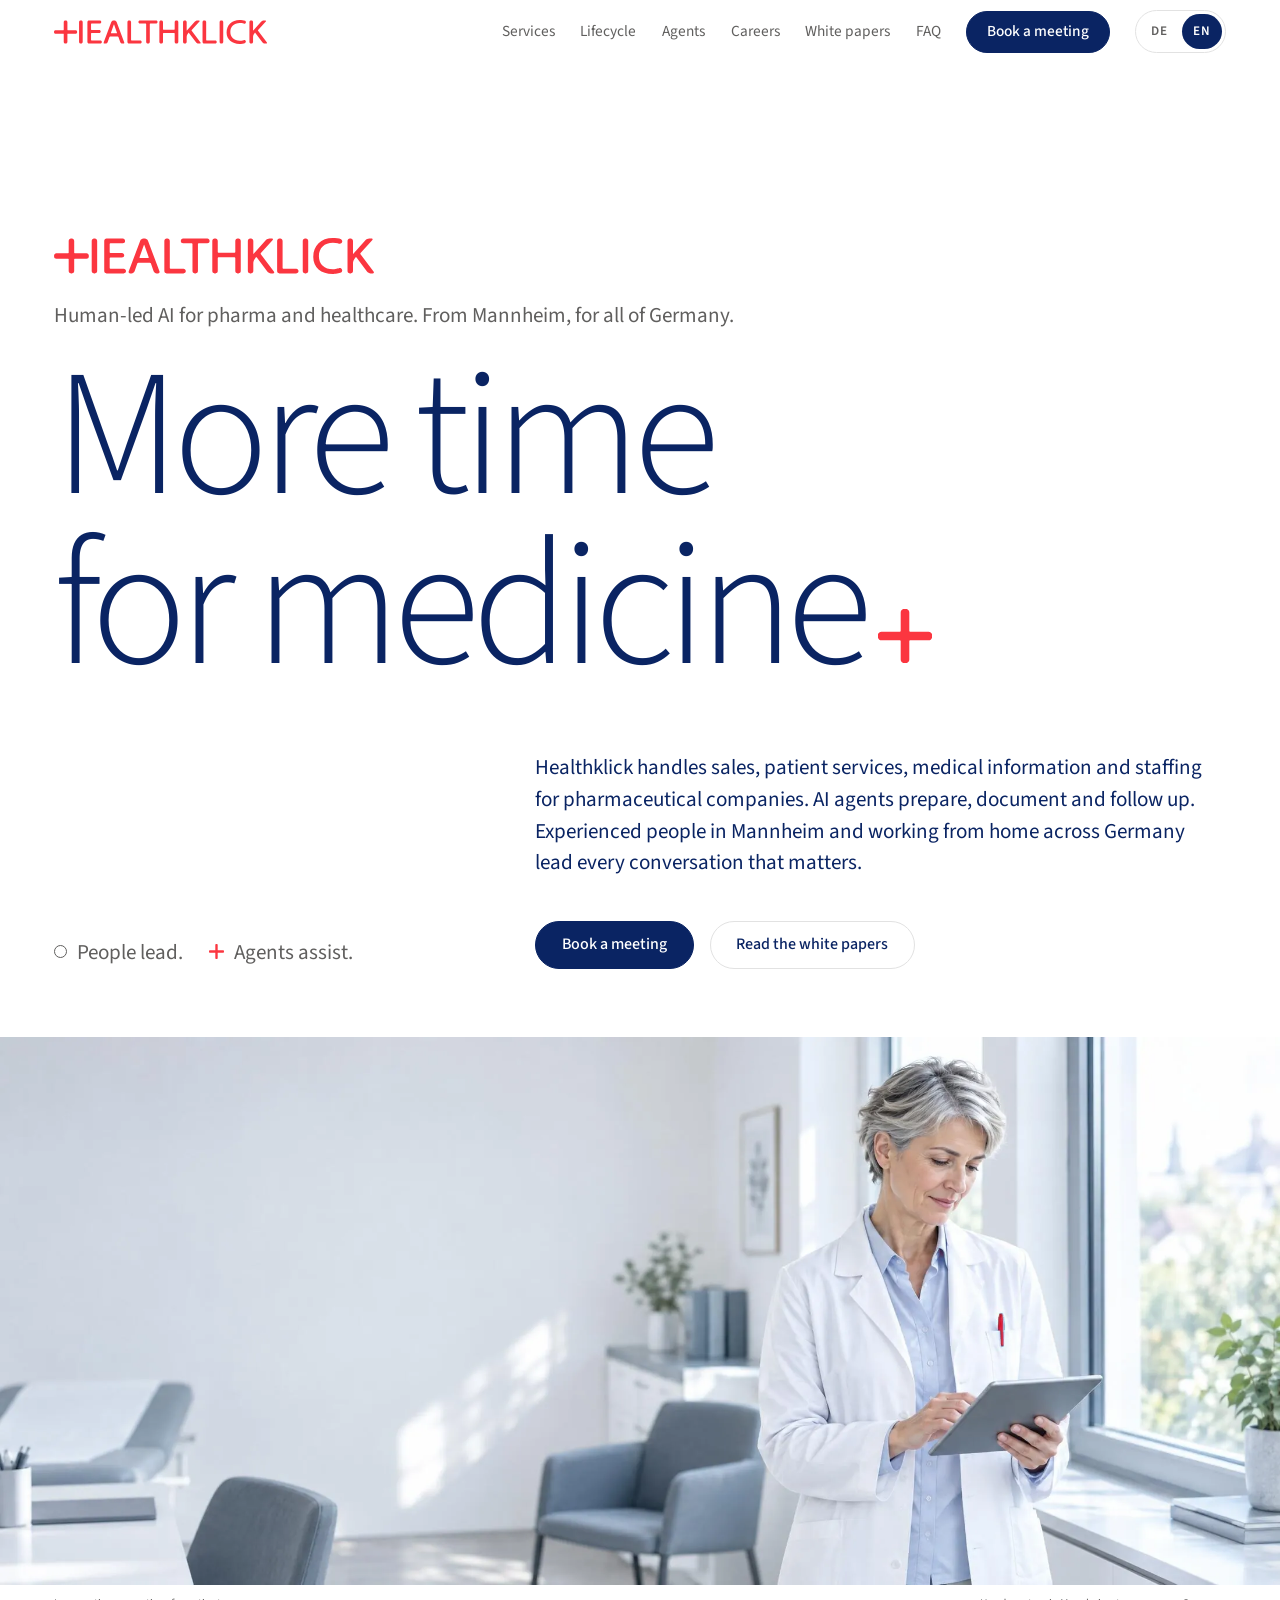
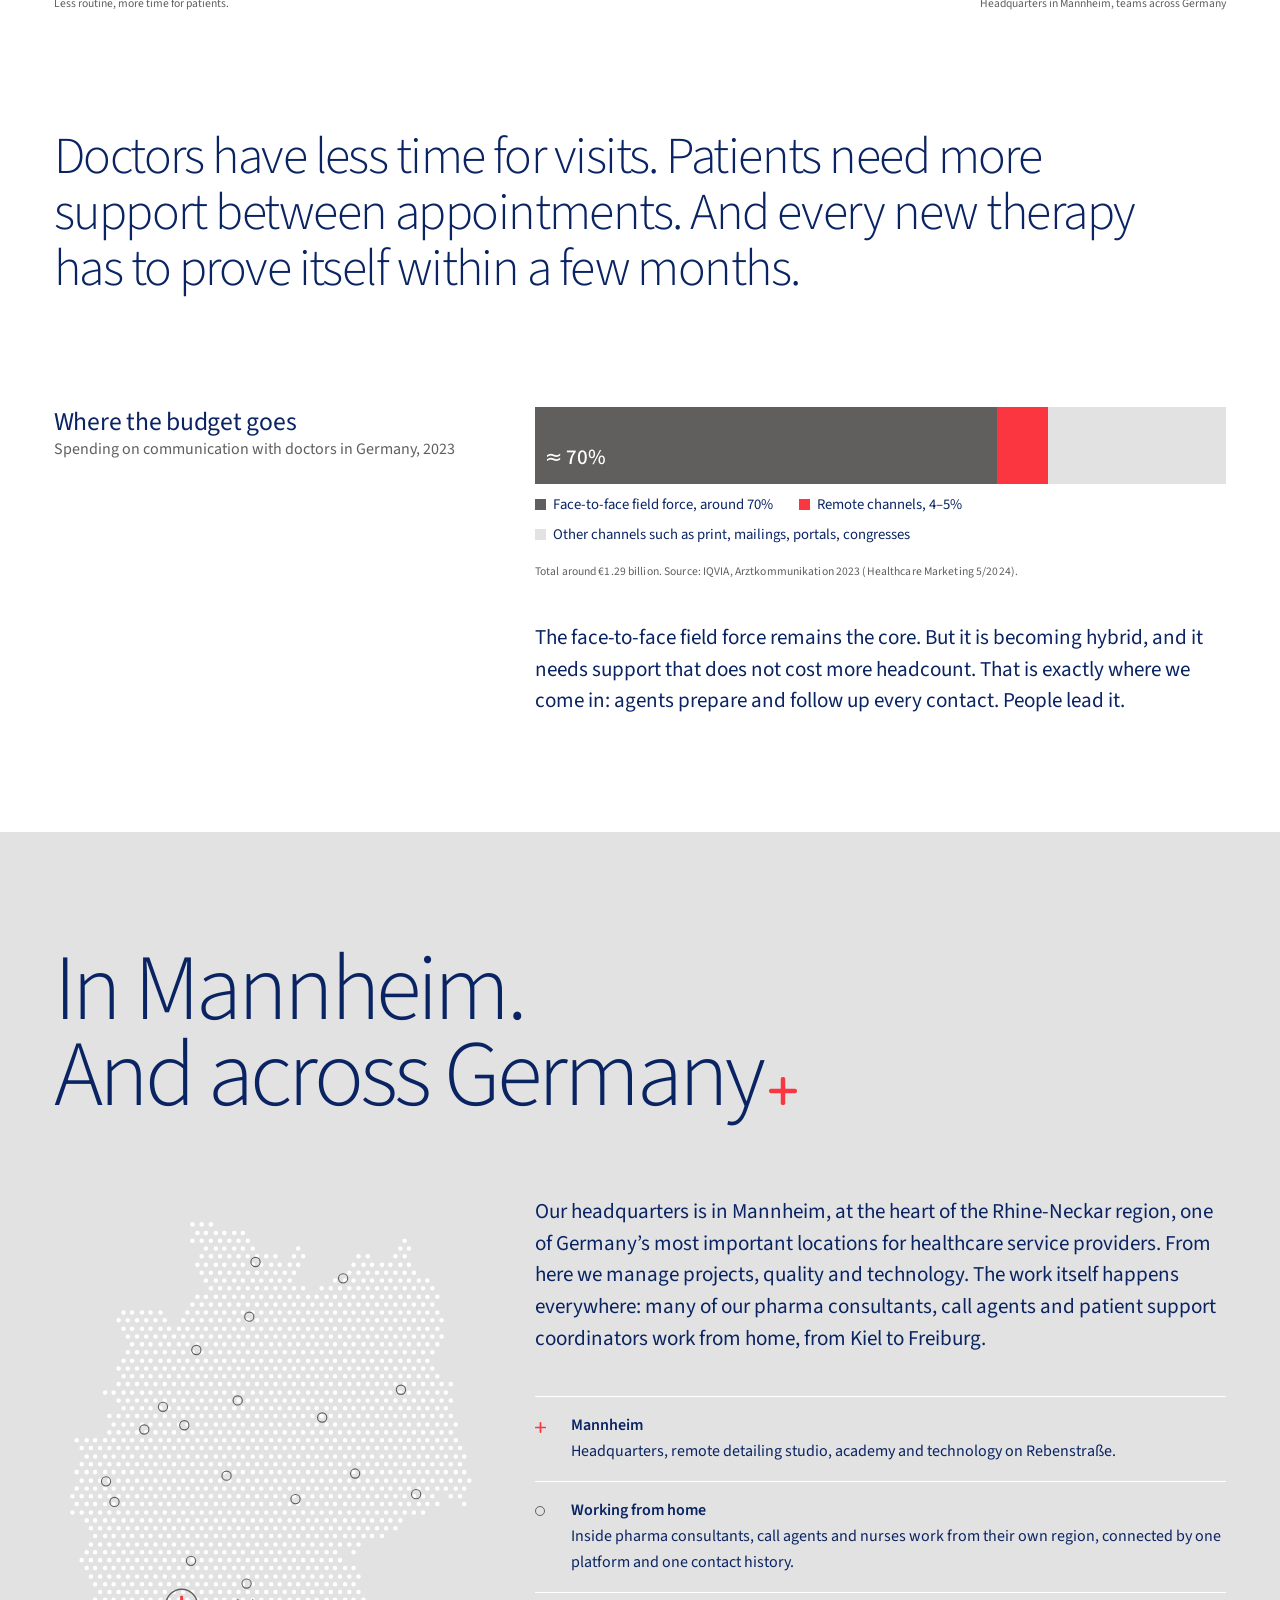
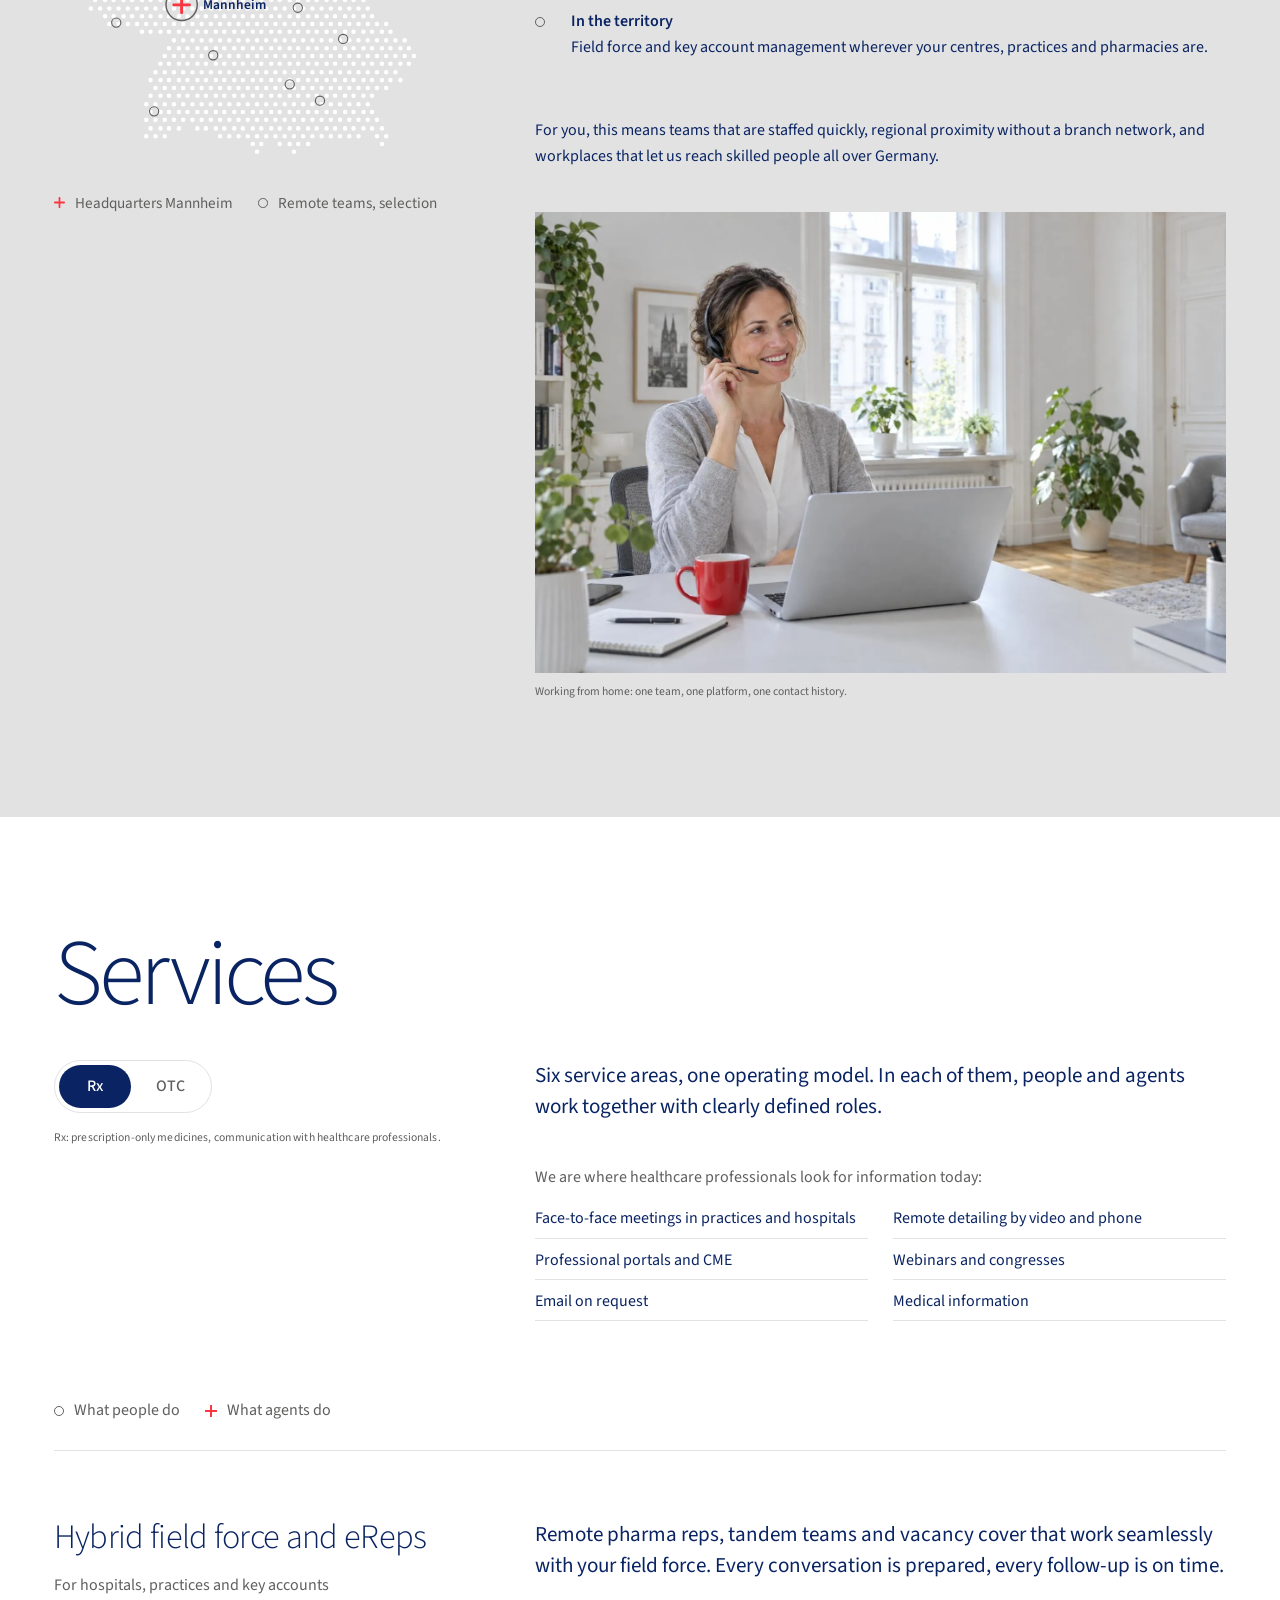
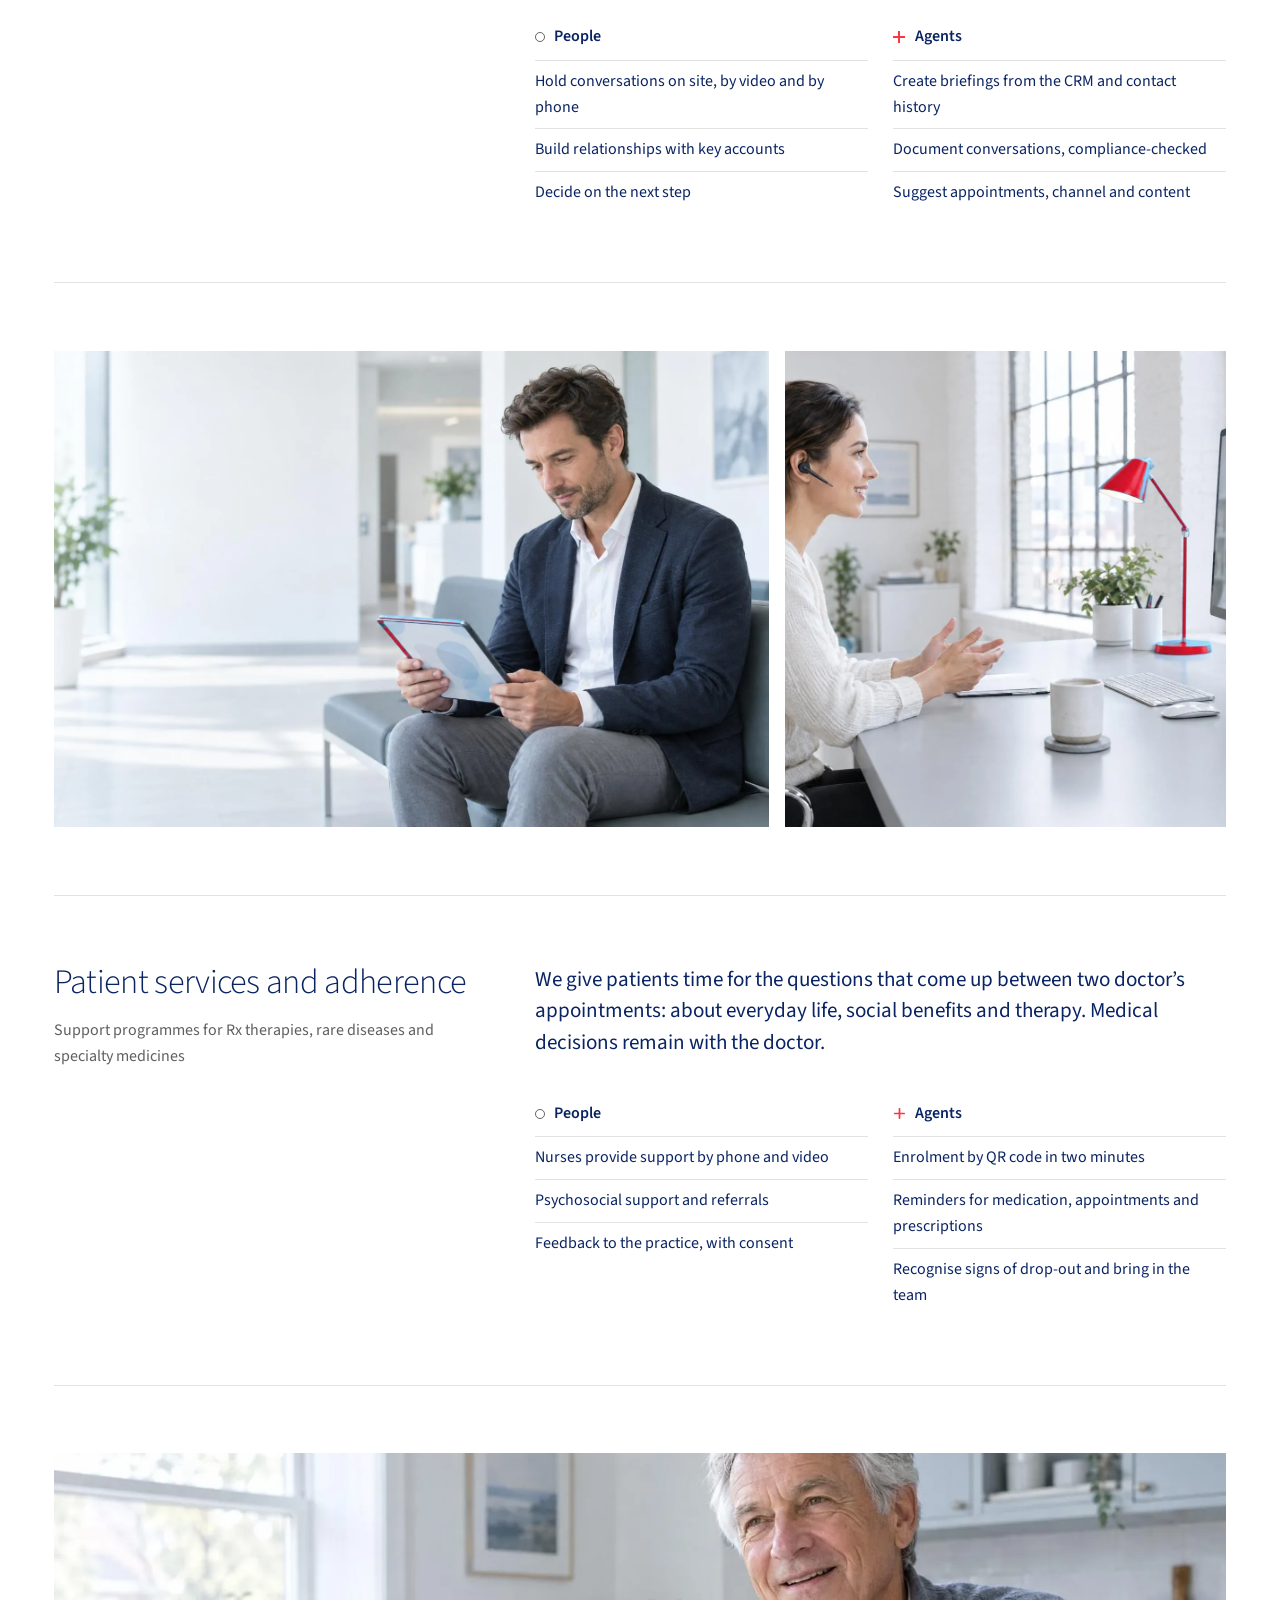
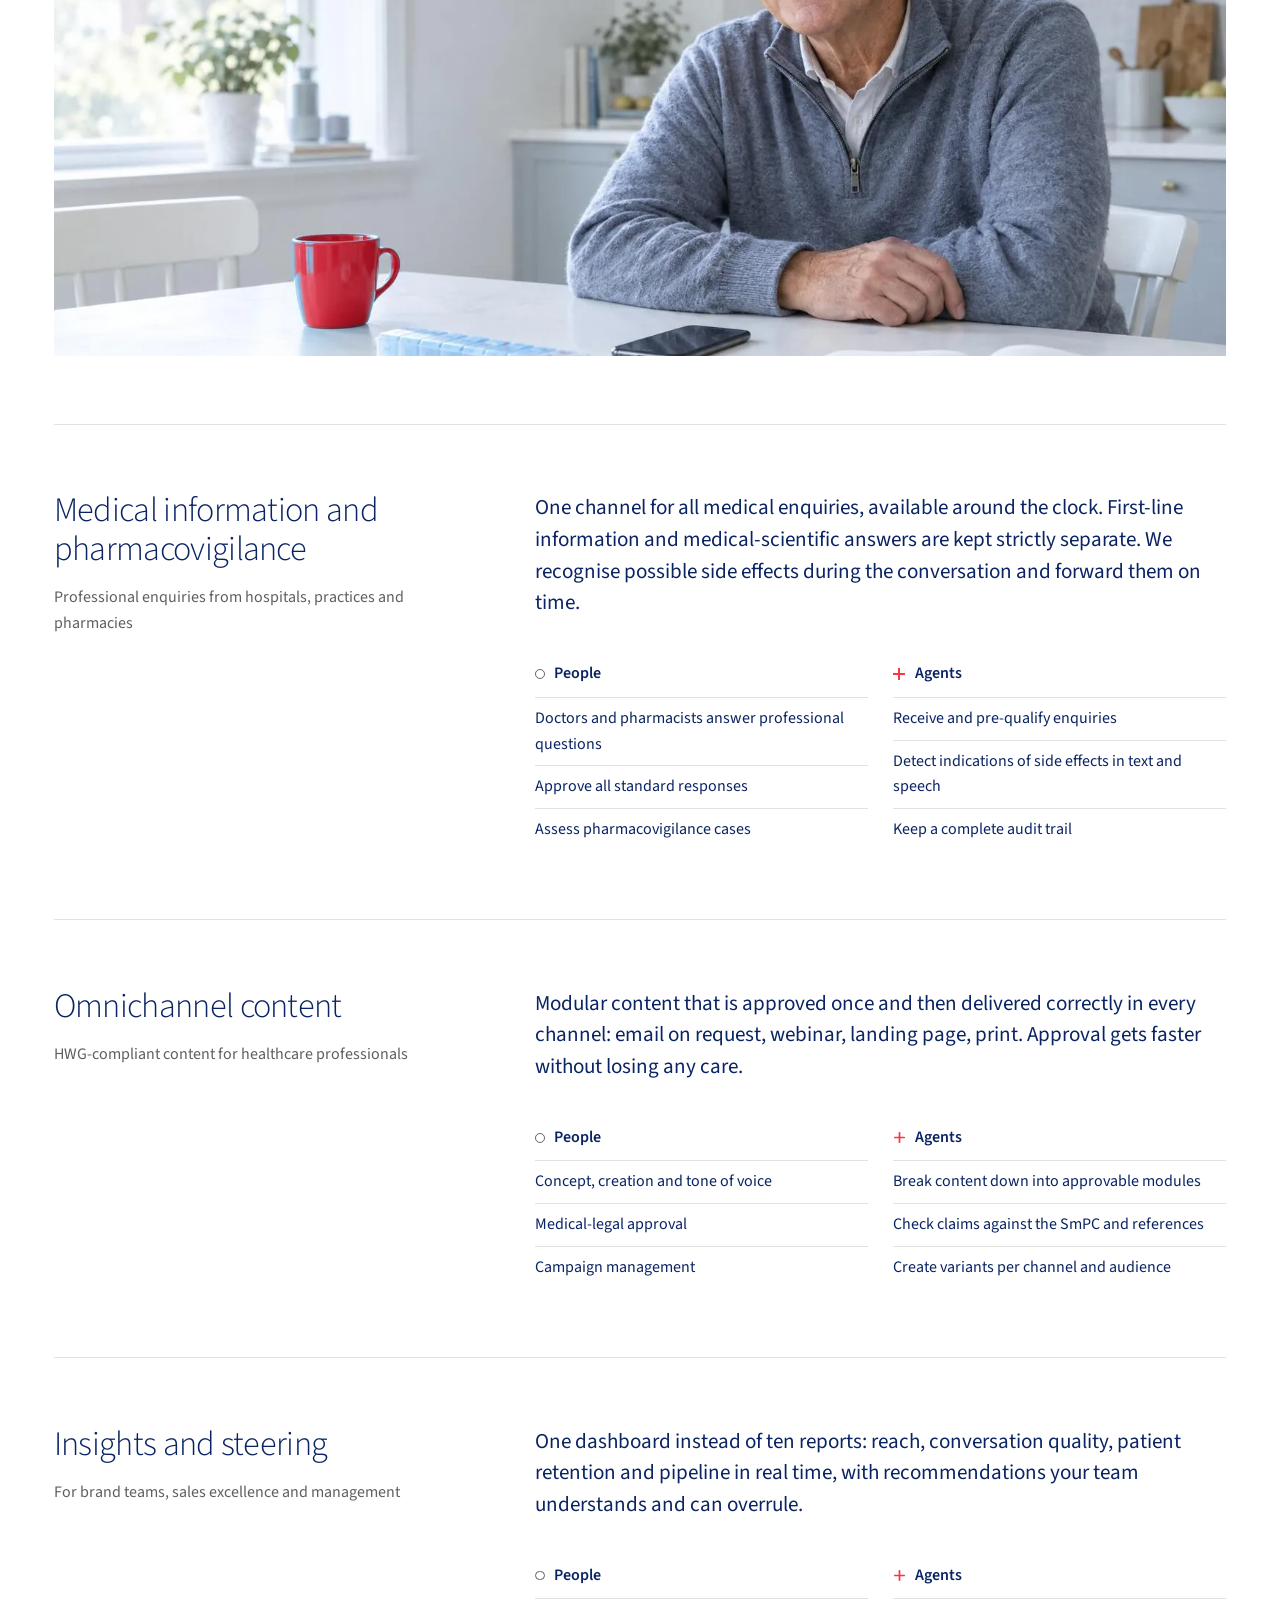
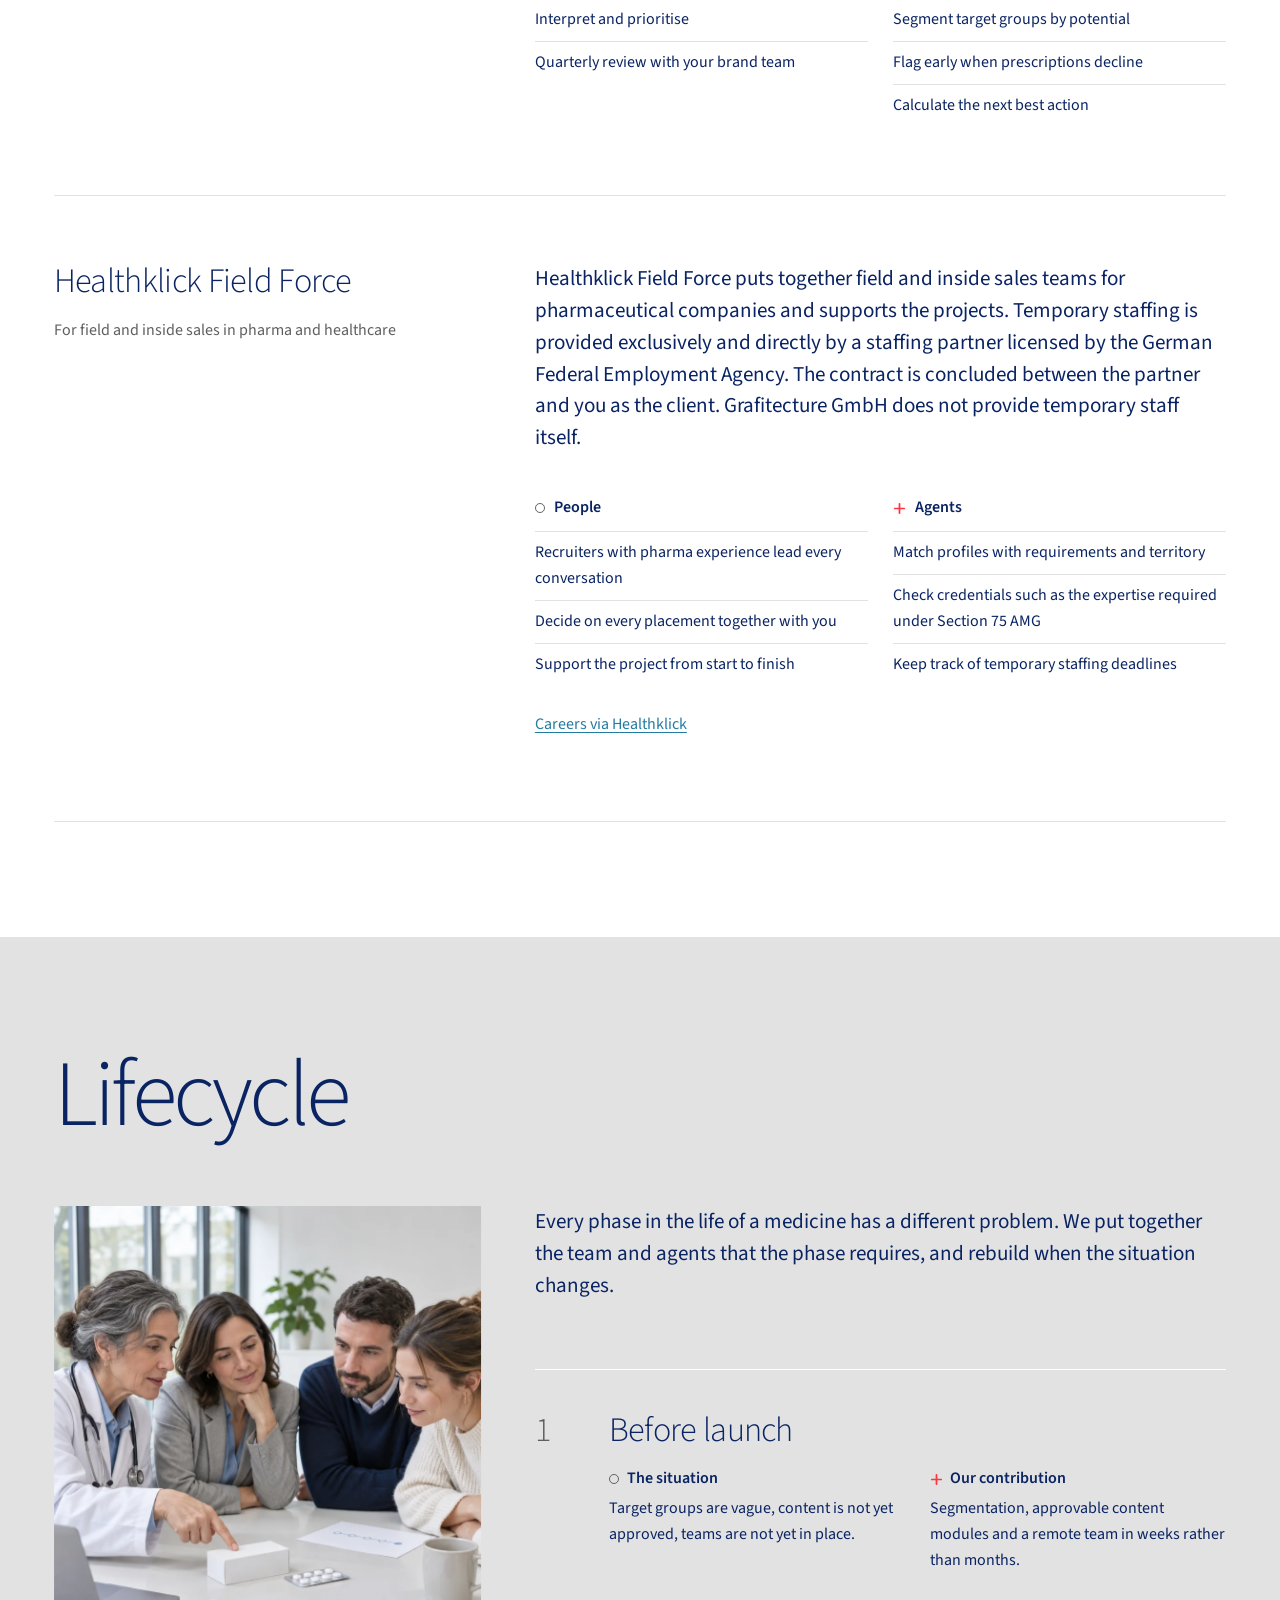
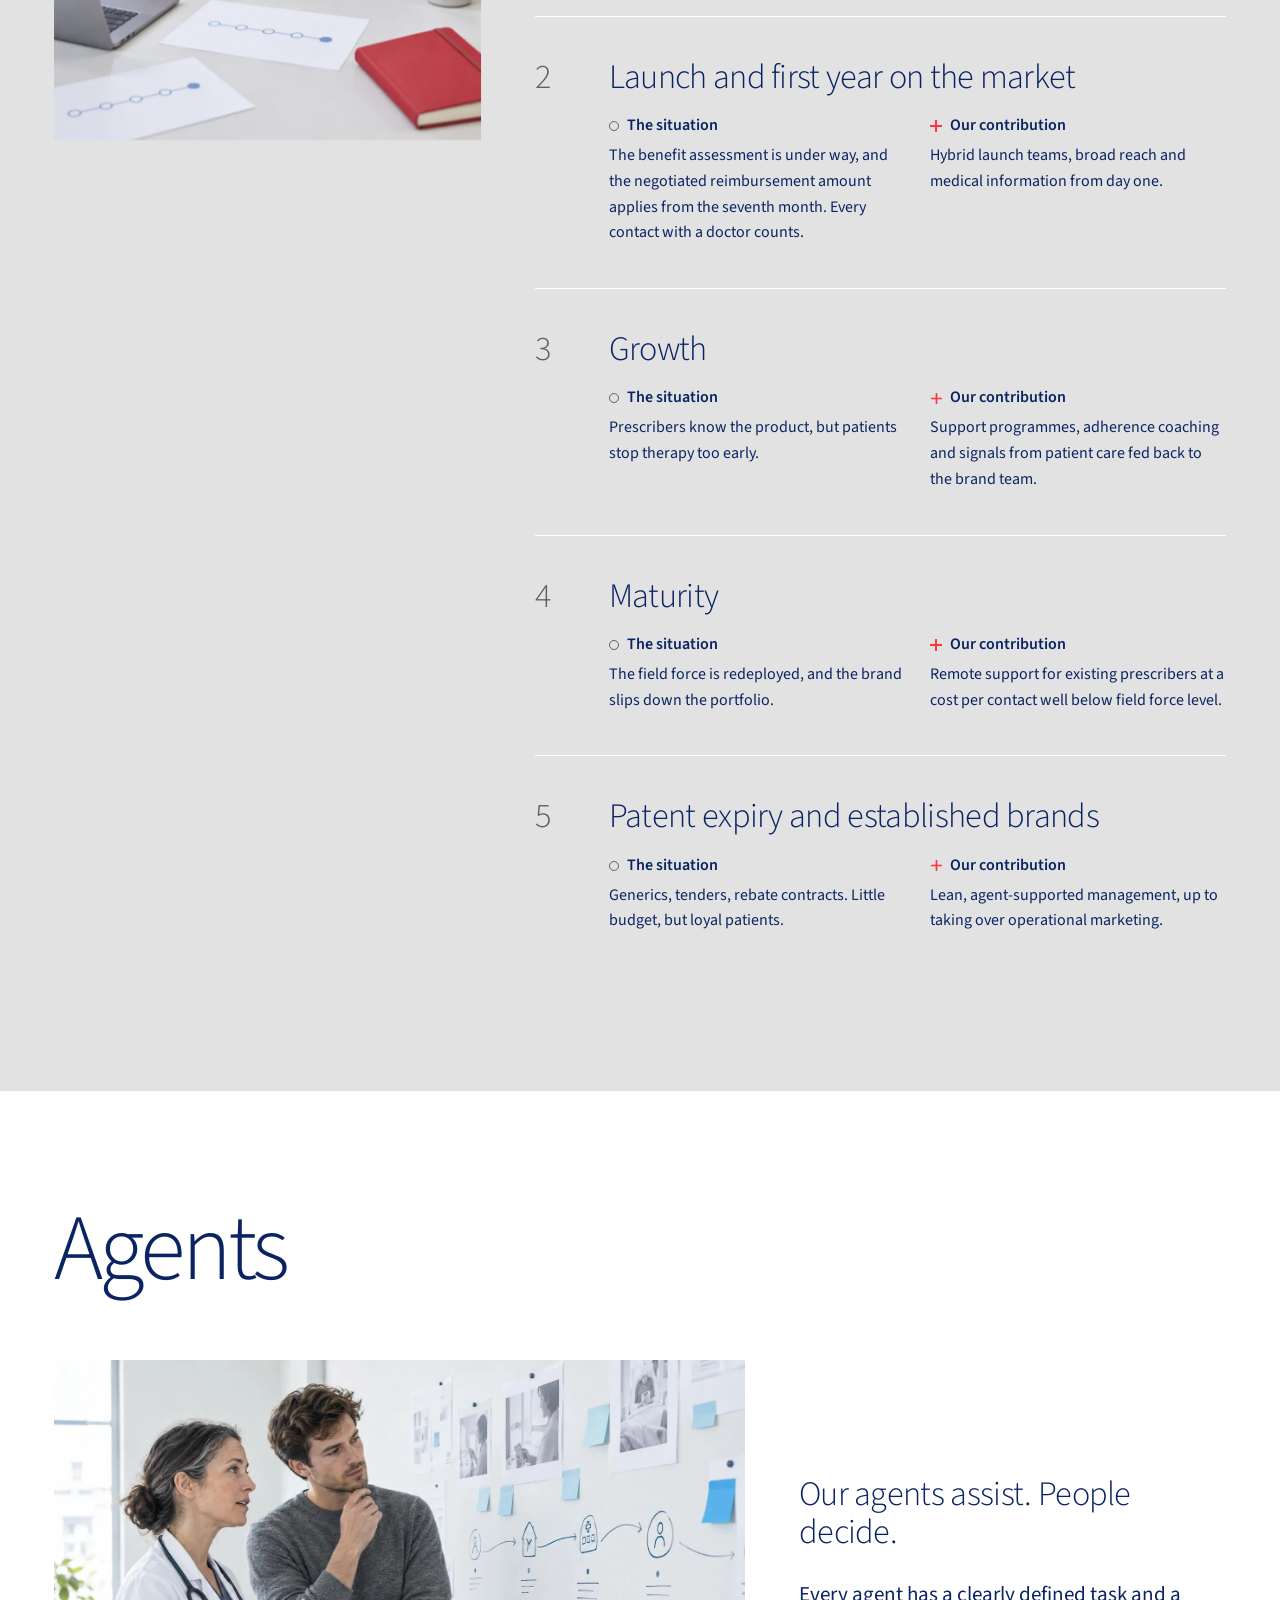
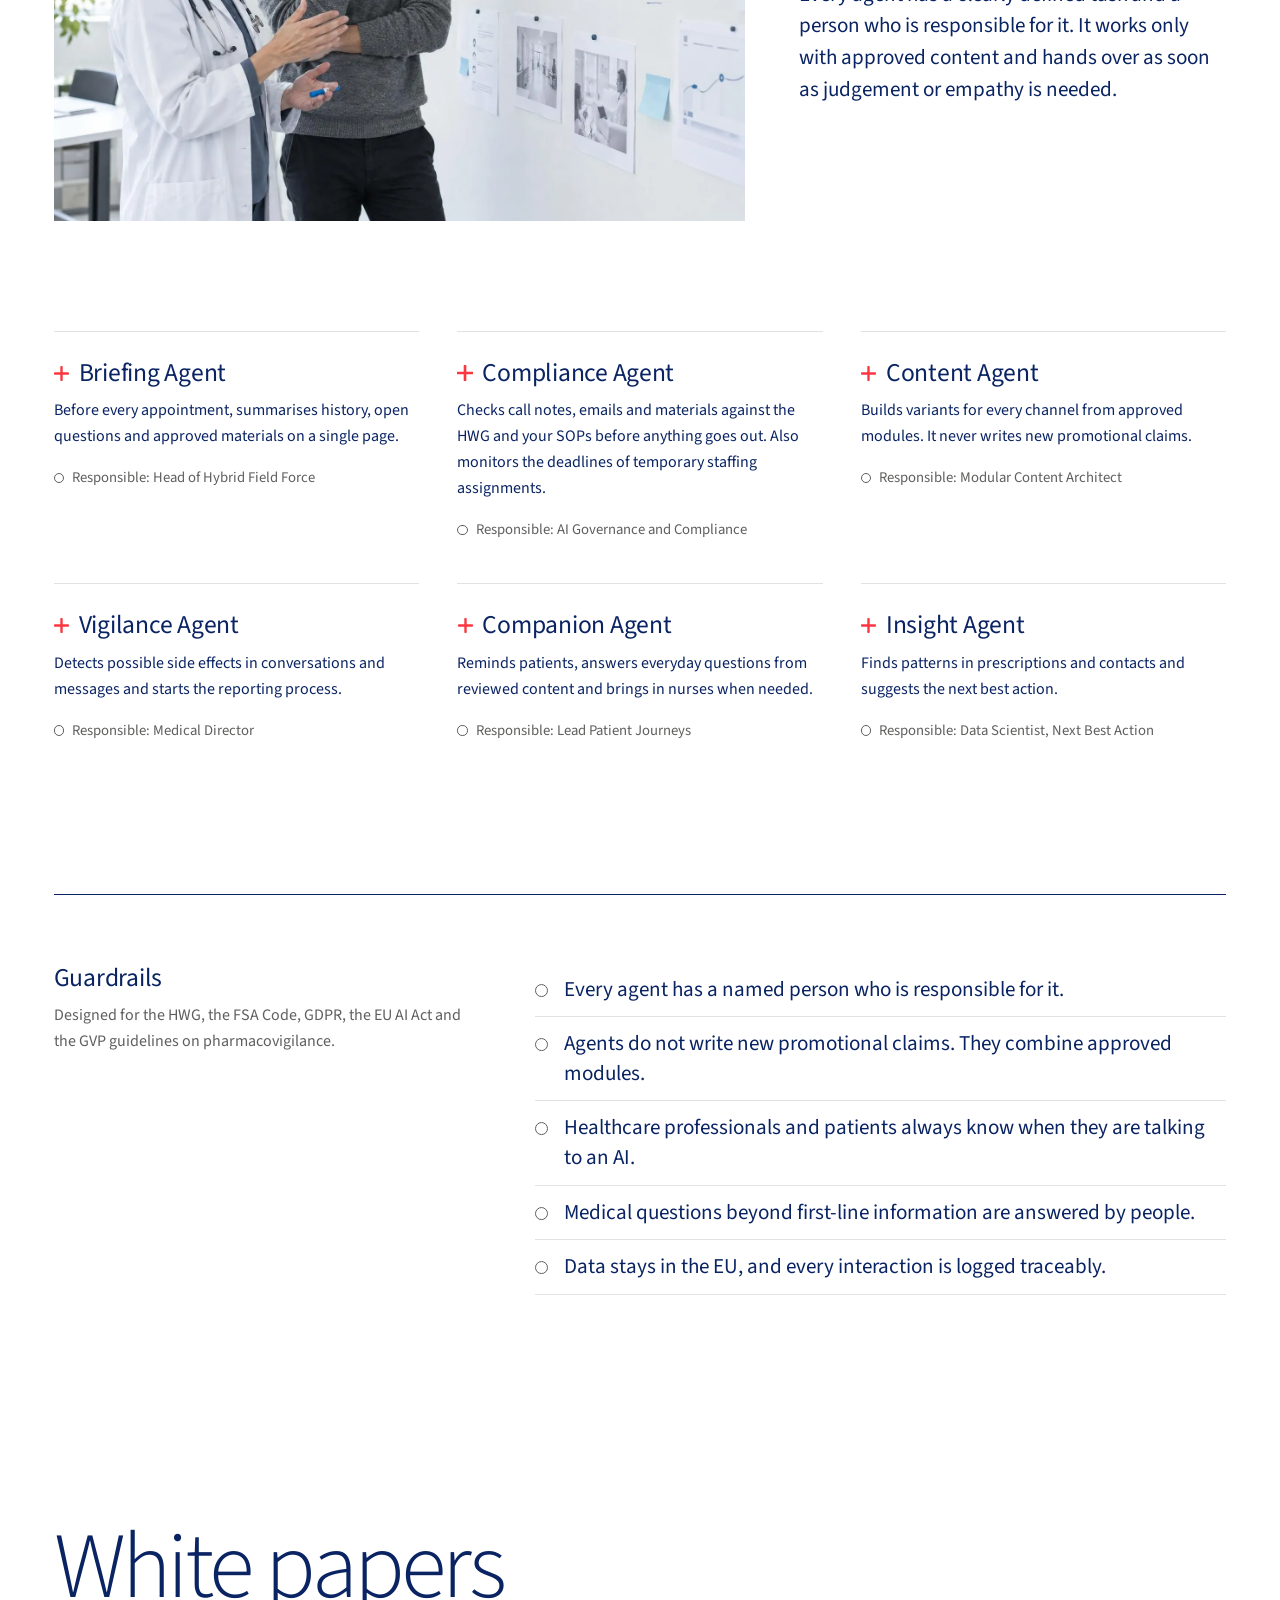
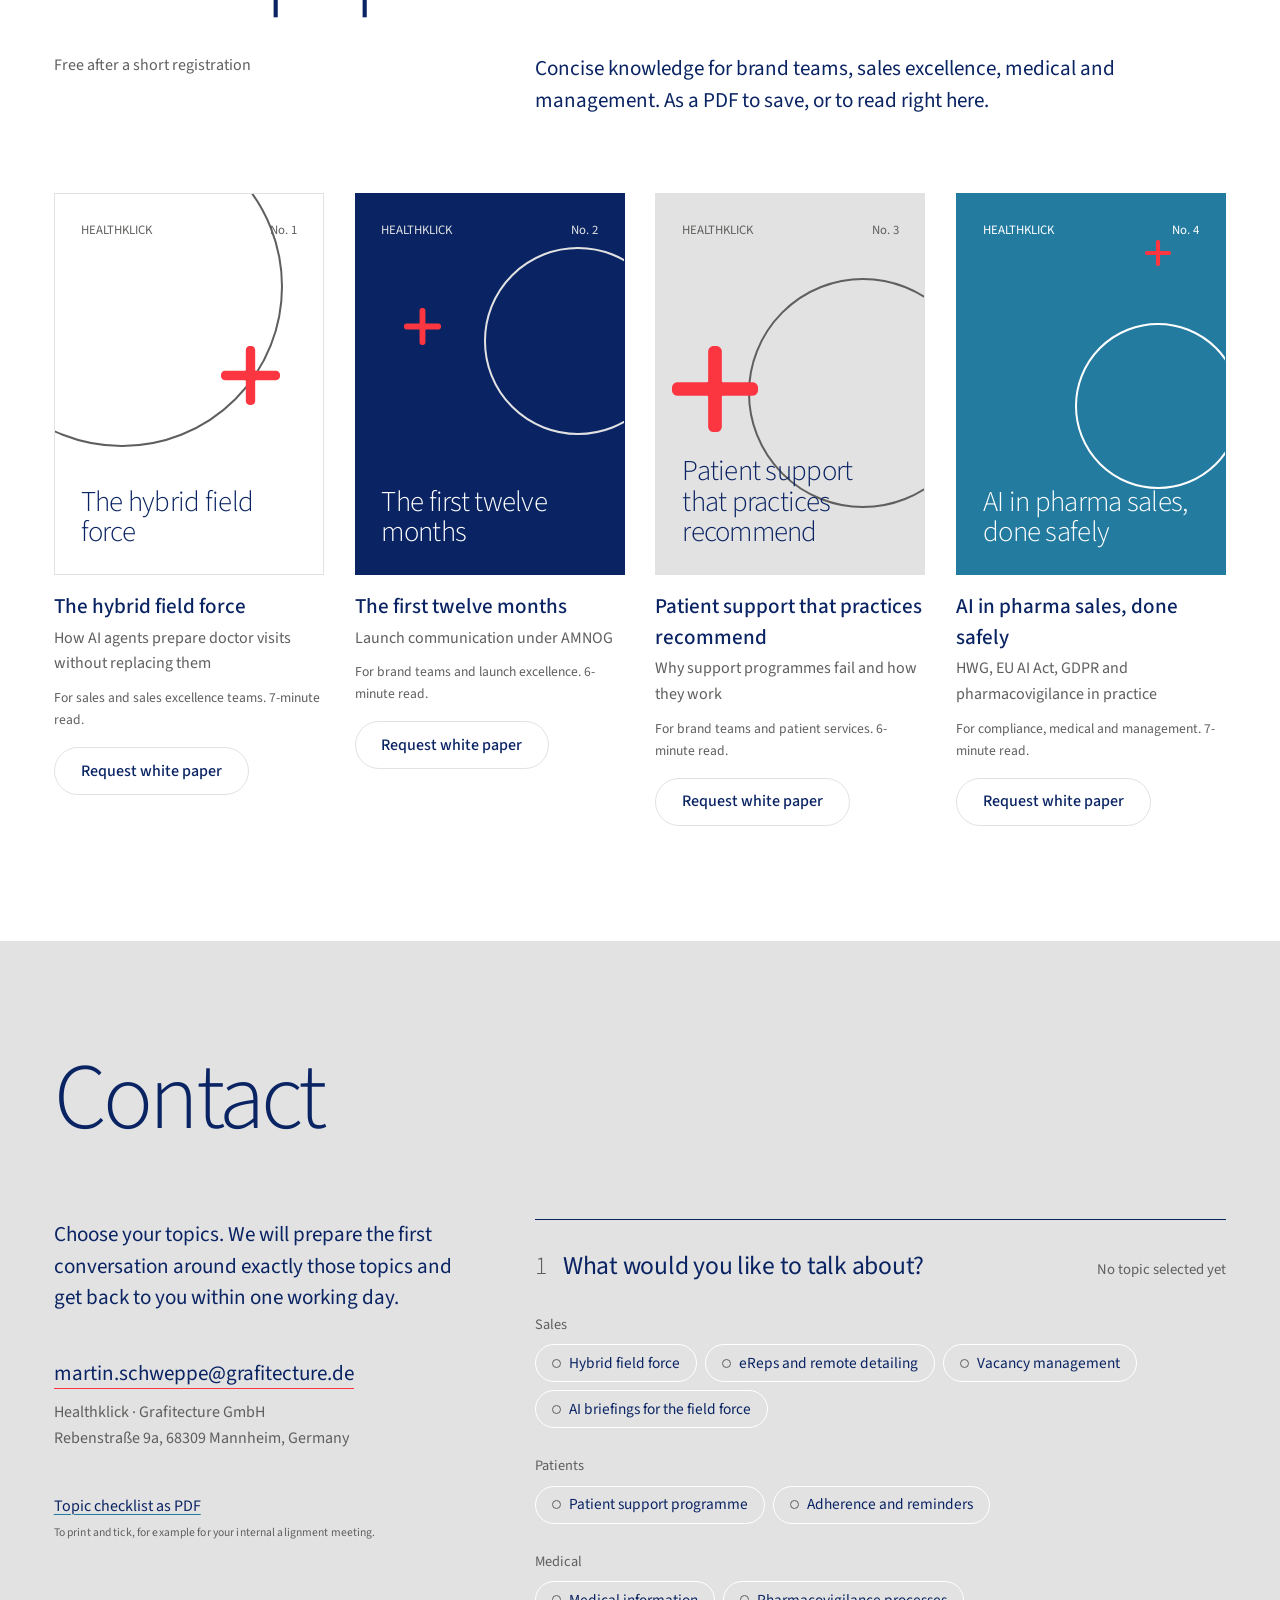
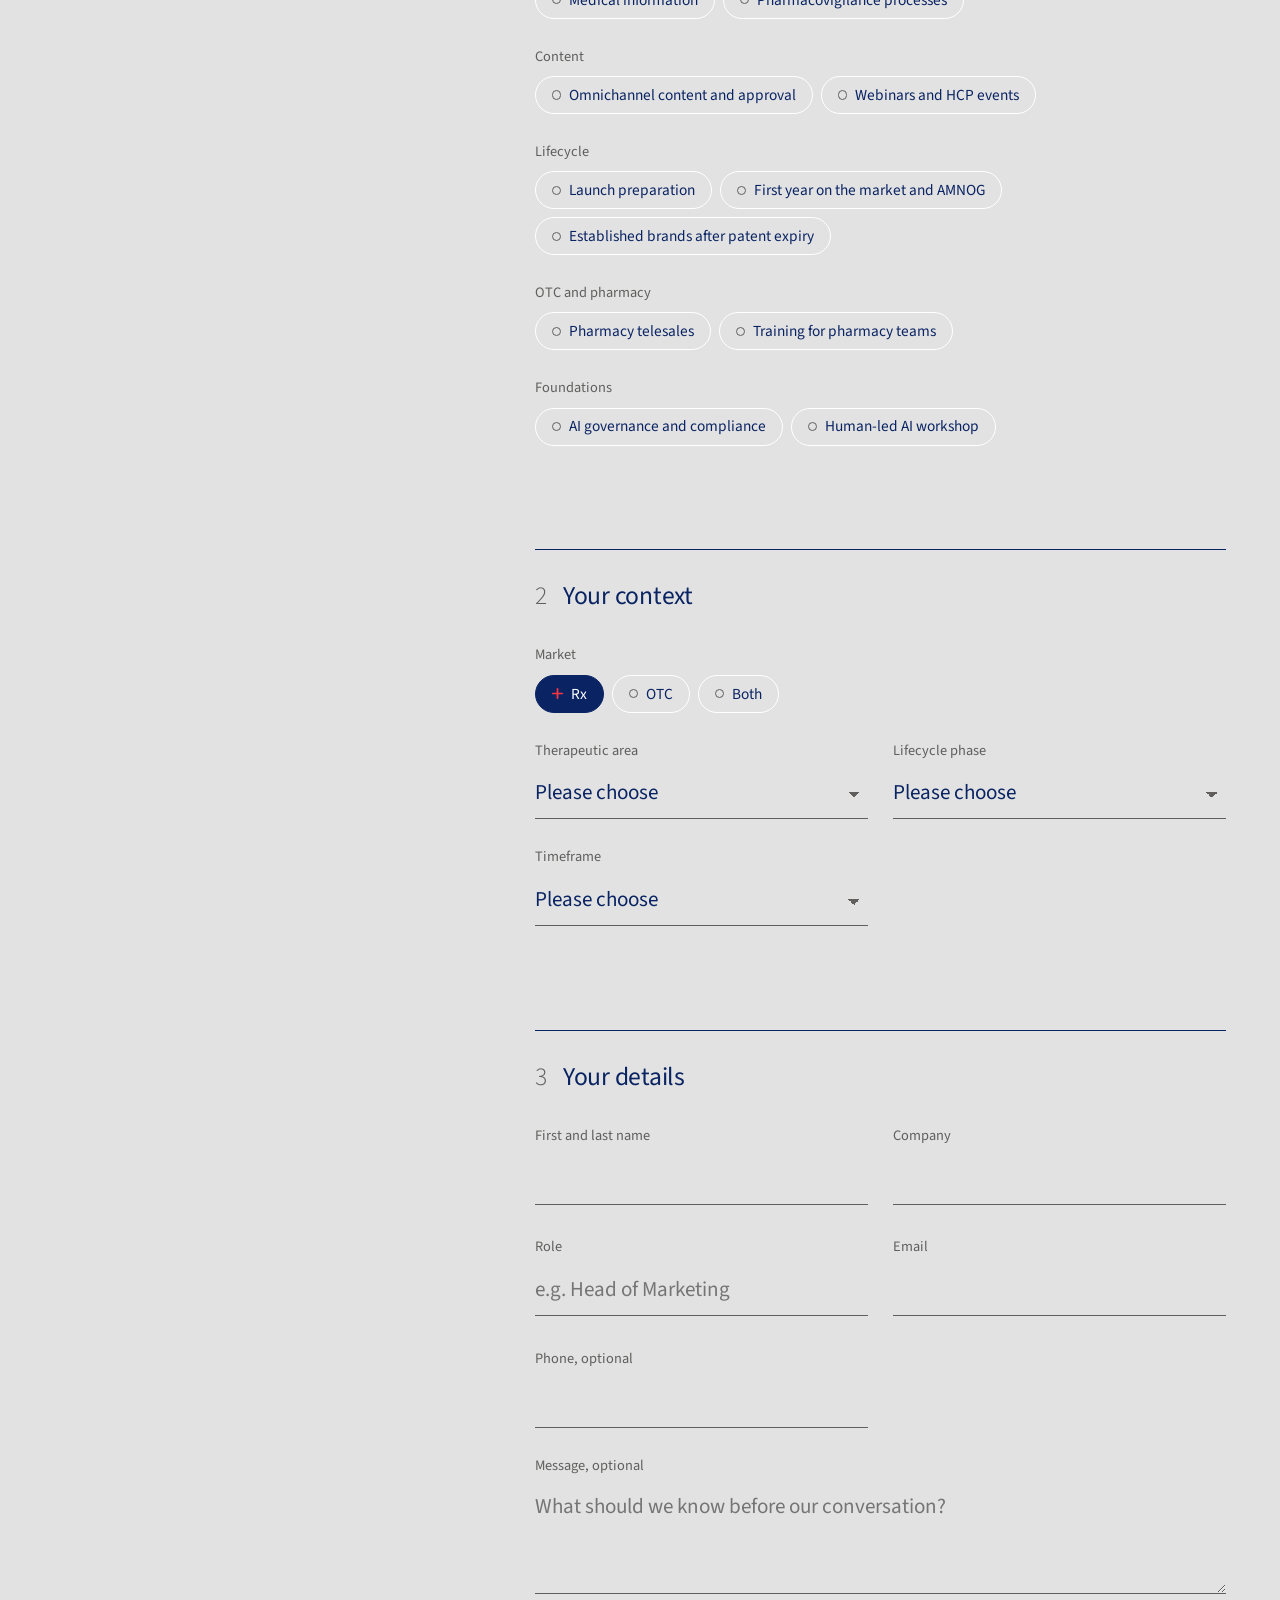
==== commit 08b89e7a: "Sechste Leistung heißt jetzt Healthklick Field Force - Leistung „Personal und Recruiting mit Partner" ====
--- a/en/index.html
+++ b/en/index.html
@@ -218,13 +218,13 @@
       </li>
       <li class="service phi" id="staffing">
         <div>
-          <h3 class="t-h4">Staffing and recruiting with partners</h3>
-          <p class="aud" data-rx="For sales, marketing and medical in pharma and healthcare" data-otc="For pharmacy field sales, telesales and customer service">For sales, marketing and medical in pharma and healthcare</p>
-        </div>
-        <div>
-          <p class="lead">Together with a specialised staffing provider, we fill positions through direct placement, bridge vacancies, provide specialists through temporary staffing and build complete sales units, including management. Temporary staffing is provided by our partner, which holds a licence from the German Federal Employment Agency.</p>
+          <h3 class="t-h4">Healthklick Field Force</h3>
+          <p class="aud" data-rx="For field and inside sales in pharma and healthcare" data-otc="For pharmacy field sales, telesales and customer service">For field and inside sales in pharma and healthcare</p>
+        </div>
+        <div>
+          <p class="lead">Healthklick Field Force puts together field and inside sales teams for pharmaceutical companies and supports the projects. Temporary staffing is provided exclusively and directly by a staffing partner licensed by the German Federal Employment Agency. The contract is concluded between the partner and you as the client. Grafitecture GmbH does not provide temporary staff itself.</p>
           <div class="roles">
-            <div><h4><span class="ring" aria-hidden="true"></span>People</h4><ul><li>Recruiters with pharma experience lead every conversation</li><li>Team leads support assignments at the client</li><li>Decide on every placement together with you</li></ul></div>
+            <div><h4><span class="ring" aria-hidden="true"></span>People</h4><ul><li>Recruiters with pharma experience lead every conversation</li><li>Decide on every placement together with you</li><li>Support the project from start to finish</li></ul></div>
             <div><h4><span class="dot" aria-hidden="true"></span>Agents</h4><ul><li>Match profiles with requirements and territory</li><li>Check credentials such as the expertise required under Section 75 AMG</li><li>Keep track of temporary staffing deadlines</li></ul></div>
           </div>
           <p style="margin-top:var(--s-3)"><a class="link" href="#careers">Careers via Healthklick</a></p>
@@ -305,7 +305,7 @@
     <div class="phi">
       <aside class="contact-aside">
         <p class="lead">Choose your topics. We will prepare the first conversation around exactly those topics and get back to you within one working day.</p>
-        <p class="addr" style="margin-top:var(--s-4)"><a href="mailto:martin.schweppe@grafitecture.de">martin.schweppe@grafitecture.de</a></p>
+        <p class="addr" style="margin-top:var(--s-4)"><a href="mailto:martin.schweppe@grafitecture.de">martin.schweppe<wbr>@grafitecture.de</a></p>
         <p class="meta">Healthklick · Grafitecture GmbH<br>Rebenstraße 9a, 68309 Mannheim, Germany</p>
         <p style="margin-top:var(--s-4)"><button type="button" class="link" id="checklist-btn">Topic checklist as PDF</button><br><span class="small">To print and tick, for example for your internal alignment meeting.</span></p>
       </aside>
@@ -579,7 +579,7 @@
       <div class="phi">
         <aside class="contact-aside">
           <p class="lead">No cover letter needed. A few details, your CV, done. We only share your documents with clients if you agree.</p>
-          <p class="addr" style="margin-top:var(--s-4)"><a href="mailto:martin.schweppe@grafitecture.de">martin.schweppe@grafitecture.de</a></p>
+          <p class="addr" style="margin-top:var(--s-4)"><a href="mailto:martin.schweppe@grafitecture.de">martin.schweppe<wbr>@grafitecture.de</a></p>
           <p class="meta">Recruiting team in Mannheim</p>
         </aside>
         <form id="apply-form" novalidate>
@@ -635,15 +635,15 @@
     <div class="phi hero-foot">
       <p class="meta">As of November 2026, sources at the end of the page</p>
       <div>
-        <p class="lead">What pharmaceutical companies, doctors and applicants ask us most often: about the model of people and agents, the market, the product lifecycle, law and compliance, patient services and temporary staffing.</p>
-        <nav class="faq-nav" aria-label="FAQ topics"><a href="#faq-model">Healthklick and the model</a><a href="#faq-market">Market and channels</a><a href="#faq-lifecycle">Lifecycle and market access</a><a href="#faq-compliance">Law and compliance</a><a href="#faq-patients">Patient services</a><a href="#faq-staffing">Staffing and temporary agency work</a></nav>
+        <p class="lead">What pharmaceutical companies, doctors and applicants ask us most often: about the model of people and agents, the market, the product lifecycle, law and compliance, patient services, Healthklick Field Force and temporary staffing.</p>
+        <nav class="faq-nav" aria-label="FAQ topics"><a href="#faq-model">Healthklick and the model</a><a href="#faq-market">Market and channels</a><a href="#faq-lifecycle">Lifecycle and market access</a><a href="#faq-compliance">Law and compliance</a><a href="#faq-patients">Patient services</a><a href="#faq-staffing">Field Force and temporary agency work</a></nav>
       </div>
     </div>
   </section>
   <section id="faq-model" class="wrap faq-group phi" aria-labelledby="h-faq-model">
     <header><h3 class="t-h4" id="h-faq-model">Healthklick and the model</h3><p class="meta">People lead, agents assist.</p></header>
     <div class="qa-list">
-      <details class="qa"><summary>What is Healthklick?</summary><div class="a"><p>Healthklick is a service of Grafitecture GmbH, Mannheim. We handle sales, patient services, medical information, omnichannel content and staffing for pharmaceutical companies. AI agents prepare, document and follow up. People lead every conversation that matters, and they make the decisions.</p></div></details>
+      <details class="qa"><summary>What is Healthklick?</summary><div class="a"><p>Healthklick is a service of Grafitecture GmbH, Mannheim. We handle sales, patient services, medical information and omnichannel content for pharmaceutical companies, and with Healthklick Field Force we put together field and inside sales teams. AI agents prepare, document and follow up. People lead every conversation that matters, and they make the decisions.</p></div></details>
       <details class="qa"><summary>Do AI agents replace the field force?</summary><div class="a"><p>No. In Germany, the face-to-face field force still takes the largest share of budgets for communication with doctors, around 70 per cent in 2023 <sup><a class="cite" href="#faq-q1" aria-label="Source 1">1</a></sup>. Agents take routine work off its hands: briefings, documentation, compliance checks and follow-up. That leaves more time for the conversation itself.</p><p>Where the field force cannot go, for example in vacant territories or for broad reach, eReps take over by video and phone.</p></div></details>
       <details class="qa"><summary>What does an agent at Healthklick do, and what does it never do?</summary><div class="a"><p>Every agent has a clearly defined task and a responsible person. It only works with approved content, never writes new promotional claims and does not answer medical questions beyond first-line information. As soon as judgement or empathy is needed, it hands over to a person.</p><p>Healthcare professionals and patients always know when they are talking to an AI. Every interaction is logged in a traceable way.</p></div></details>
       <details class="qa"><summary>Which companies and markets does Healthklick work for?</summary><div class="a"><p>For manufacturers of prescription medicines (Rx) and of self-medication products (OTC). For Rx we only talk to healthcare professionals; for OTC also to pharmacies and consumers. Our focus is on launch and the first year on the market, specialty products with support programmes and established brands that need leaner support.</p></div></details>
@@ -689,9 +689,11 @@
     </div>
   </section>
   <section id="faq-staffing" class="wrap faq-group phi" aria-labelledby="h-faq-staffing">
-    <header><h3 class="t-h4" id="h-faq-staffing">Staffing and temporary agency work</h3><p class="meta">For applicants.</p></header>
+    <header><h3 class="t-h4" id="h-faq-staffing">Healthklick Field Force and temporary agency work</h3><p class="meta">For pharmaceutical companies and applicants.</p></header>
     <div class="qa-list">
-      <details class="qa"><summary>How does the route “via Healthklick at a client” work?</summary><div class="a"><p>Legally, this is temporary agency work under the German AÜG. Your employer is our staffing partner, licensed by the German Federal Employment Agency, and your place of work is the pharmaceutical company. A maximum of 18 consecutive months with the same client is allowed, and the same pay as the permanent staff applies after nine months at the latest <sup><a class="cite" href="#faq-q16" aria-label="Source 16">16</a></sup>. Healthklick supports the selection and the assignment.</p></div></details>
+      <details class="qa"><summary>What does Healthklick Field Force do?</summary><div class="a"><p>Healthklick Field Force puts together field and inside sales teams for pharmaceutical companies and supports the projects. Recruiters with pharma experience lead the conversations and decide on every placement together with you. Agents match profiles with requirements and territory and check credentials such as the expertise required under section 75 AMG <sup><a class="cite" href="#faq-q9" aria-label="Source 9">9</a></sup>.</p></div></details>
+      <details class="qa"><summary>Who do we sign the temporary staffing contract with?</summary><div class="a"><p>Directly with our staffing partner. Temporary staffing is provided exclusively by a staffing partner licensed by the German Federal Employment Agency, and the contract is concluded between the partner and you as the client <sup><a class="cite" href="#faq-q16" aria-label="Source 16">16</a></sup>. Grafitecture GmbH does not provide temporary staff itself.</p></div></details>
+      <details class="qa"><summary>How does the route “via Healthklick at a client” work?</summary><div class="a"><p>Legally, this is temporary agency work under the German AÜG. Your employer is our staffing partner, licensed by the German Federal Employment Agency, and your place of work is the pharmaceutical company. A maximum of 18 consecutive months with the same client is allowed, and the same pay as the permanent staff applies after nine months at the latest <sup><a class="cite" href="#faq-q16" aria-label="Source 16">16</a></sup>. Healthklick Field Force supports the selection and the assignment.</p></div></details>
       <details class="qa"><summary>What qualification do I need as a pharmaceutical representative?</summary><div class="a"><p>The expertise required under section 75 AMG, for example as a pharmacist, as a PTA, BTA, CTA or MTA, with a degree in natural sciences or medicine, or as a certified pharmaceutical representative (IHK) <sup><a class="cite" href="#faq-q9" aria-label="Source 9">9</a></sup>. This also applies to information given by phone. For roles in patient support, telesales or customer service there are other routes, for example with nursing training.</p></div></details>
       <details class="qa"><summary>Can I apply without pharma experience?</summary><div class="a"><p>Yes. Many routes start with onboarding at the Healthklick Academy, including after a career break or as a career changer. You do not need a cover letter: a few details and your CV are enough.</p><p class="small">All roles require fluent German.</p></div></details>
     </div>
@@ -700,7 +702,7 @@
     <div class="wrap phi">
       <div><h3 class="t-h4" id="h-faq-more">Your question is not listed?</h3></div>
       <div>
-        <p class="lead">We are happy to answer it in a conversation. Choose your topics in the <a class="link" href="#contact">contact form</a> or write to <a class="link" href="mailto:martin.schweppe@grafitecture.de">martin.schweppe@grafitecture.de</a>.</p>
+        <p class="lead">We are happy to answer it in a conversation. Choose your topics in the <a class="link" href="#contact">contact form</a> or write to <a class="link" href="mailto:martin.schweppe@grafitecture.de">martin.schweppe<wbr>@grafitecture.de</a>.</p>
         <div class="ctas"><a class="btn" href="#contact">Arrange a conversation</a><a class="btn ghost" href="#apply">Apply</a></div>
       </div>
     </div>
@@ -745,7 +747,7 @@
       <p><strong>Grafitecture GmbH</strong><br>Rebenstraße 9a<br>68309 Mannheim<br>Germany</p>
       <p>Represented by the managing director, Martin Schweppe</p>
       <h4>Contact</h4>
-      <p>Email: <a class="link" href="mailto:martin.schweppe@grafitecture.de">martin.schweppe@grafitecture.de</a><br>Phone: <span class="todo">add phone number (second fast means of communication besides email)</span><br>Web: <a class="link" href="https://www.grafitecture.de/" target="_blank" rel="noopener">www.grafitecture.de</a></p>
+      <p>Email: <a class="link" href="mailto:martin.schweppe@grafitecture.de">martin.schweppe<wbr>@grafitecture.de</a><br>Phone: <span class="todo">add phone number (second fast means of communication besides email)</span><br>Web: <a class="link" href="https://www.grafitecture.de/" target="_blank" rel="noopener">www.grafitecture.de</a></p>
       <h4>Commercial register</h4>
       <p>Register court: Mannheim Local Court (Amtsgericht Mannheim)<br>Register number: HRB 432625</p>
       <h4>VAT</h4>
@@ -792,7 +794,7 @@
       <p>The contact form, the application form and the white paper registration do not send anything to us themselves. They prepare an email that you send from your own email program, or they store details only in your browser.</p>
 
       <h3>2. Controller</h3>
-      <p><strong>Grafitecture GmbH</strong><br>Rebenstraße 9a, 68309 Mannheim, Germany<br>Represented by the managing director, Martin Schweppe<br>Email: <a class="link" href="mailto:martin.schweppe@grafitecture.de">martin.schweppe@grafitecture.de</a></p>
+      <p><strong>Grafitecture GmbH</strong><br>Rebenstraße 9a, 68309 Mannheim, Germany<br>Represented by the managing director, Martin Schweppe<br>Email: <a class="link" href="mailto:martin.schweppe@grafitecture.de">martin.schweppe<wbr>@grafitecture.de</a></p>
       <p>Healthklick is a service of Grafitecture GmbH.</p>
       <h4>Data protection officer</h4>
       <p>Please send any data protection questions to the email address above. <span class="todo">Please check whether a data protection officer must be appointed (Art. 37 GDPR, Section 38 BDSG), at the latest before Healthklick processes health data on behalf of clients, and name them here with contact details.</span></p>
@@ -829,7 +831,7 @@
       <p>This website links to grafitecture.de and to the sources of the FAQ. Data is only transferred to the provider concerned once you click a link. Their privacy policy applies there.</p>
 
       <h3>11. Your rights</h3>
-      <p>You have the right of access (Art. 15 GDPR), rectification (Art. 16), erasure (Art. 17), restriction of processing (Art. 18) and data portability (Art. 20). You can withdraw any consent you have given at any time with effect for the future (Art. 7 (3)). To do so, write to us at <a class="link" href="mailto:martin.schweppe@grafitecture.de">martin.schweppe@grafitecture.de</a>.</p>
+      <p>You have the right of access (Art. 15 GDPR), rectification (Art. 16), erasure (Art. 17), restriction of processing (Art. 18) and data portability (Art. 20). You can withdraw any consent you have given at any time with effect for the future (Art. 7 (3)). To do so, write to us at <a class="link" href="mailto:martin.schweppe@grafitecture.de">martin.schweppe<wbr>@grafitecture.de</a>.</p>
       <p><strong>Right to object:</strong> where we process data on the basis of legitimate interests (Art. 6 (1) (f) GDPR), you can object at any time on grounds relating to your particular situation (Art. 21 GDPR).</p>
       <p>You can also lodge a complaint with a data protection supervisory authority (Art. 77 GDPR). The authority responsible for us is the State Commissioner for Data Protection and Freedom of Information of Baden-Württemberg, Lautenschlagerstraße 20, 70173 Stuttgart, Germany, www.baden-wuerttemberg.datenschutz.de.</p>
       <p class="small">As of November 2026</p>
@@ -846,10 +848,10 @@
     <a class="logo" href="#" aria-label="HEALTHKLICK, to the home page" data-home><img src="../img/healthklick-logo.svg" width="626" height="70" alt="HEALTHKLICK"></a>
     <p class="foot-claim">More time for medicine<i class="brand-dot" aria-hidden="true"></i></p>
     <div class="foot-cols">
-      <div><h3>Services</h3><ul><li><a href="#services">Hybrid field force</a></li><li><a href="#services">Patient services</a></li><li><a href="#services">Medical information</a></li><li><a href="#staffing">Staffing and recruiting</a></li></ul></div>
+      <div><h3>Services</h3><ul><li><a href="#services">Hybrid field force</a></li><li><a href="#services">Patient services</a></li><li><a href="#services">Medical information</a></li><li><a href="#staffing">Healthklick Field Force</a></li></ul></div>
       <div><h3>Healthklick</h3><ul><li><a href="#germany">Mannheim and across Germany</a></li><li><a href="#careers">Careers</a></li><li><a href="#faq">FAQ</a></li><li><a href="#brand">Brand guidelines</a></li></ul></div>
       <div><h3>Provider</h3><ul><li>Grafitecture GmbH</li><li>Rebenstraße 9a</li><li>68309 Mannheim, Germany</li><li><a href="https://www.grafitecture.de/" target="_blank" rel="noopener">grafitecture.de</a></li></ul></div>
-      <div><h3>Contact</h3><ul><li><a href="mailto:martin.schweppe@grafitecture.de">martin.schweppe@grafitecture.de</a></li><li><a href="#contact">Book a meeting</a></li><li><a href="#legal-notice">Legal notice</a></li><li><a href="#privacy">Privacy</a></li><li><a href="../" hreflang="de" lang="de">Deutsche Version</a></li></ul></div>
+      <div><h3>Contact</h3><ul><li><a href="mailto:martin.schweppe@grafitecture.de">martin.schweppe<wbr>@grafitecture.de</a></li><li><a href="#contact">Book a meeting</a></li><li><a href="#legal-notice">Legal notice</a></li><li><a href="#privacy">Privacy</a></li><li><a href="../" hreflang="de" lang="de">Deutsche Version</a></li></ul></div>
     </div>
     <p class="foot-note">© 2026 Grafitecture GmbH, Mannheim. Healthklick is a service of Grafitecture GmbH. Concept draft, November 2026: the people shown and the example jobs are fictitious, images generated with Higgsfield AI. Market figures: IQVIA, Arztkommunikation 2023.</p>
   </div>
--- a/css/site.css
+++ b/css/site.css
@@ -46,6 +46,11 @@
 @media (max-width:600px){:root{--fs-h1:17vw}}
 *,*::before,*::after{box-sizing:border-box}
 html{-webkit-text-size-adjust:100%;scroll-behavior:smooth;scroll-padding-top:5.5rem}
+/* Seite seitlich festsetzen: nichts darf sie breiter als den Bildschirm machen
+   (clip statt hidden, damit position:sticky weiter funktioniert) */
+html,body{overflow-x:clip}
+/* Lange E-Mail-Adressen umbrechen statt über den Rand zu laufen (<wbr> vor dem @) */
+a[href^="mailto:"]{overflow-wrap:anywhere}
 body{margin:0;background:var(--white);color:var(--ink);font-family:var(--font);font-size:var(--fs-p);line-height:1.618;font-weight:400;-webkit-font-smoothing:antialiased;text-rendering:optimizeLegibility}
 img{display:block;max-width:100%;height:auto}
 a{color:inherit}
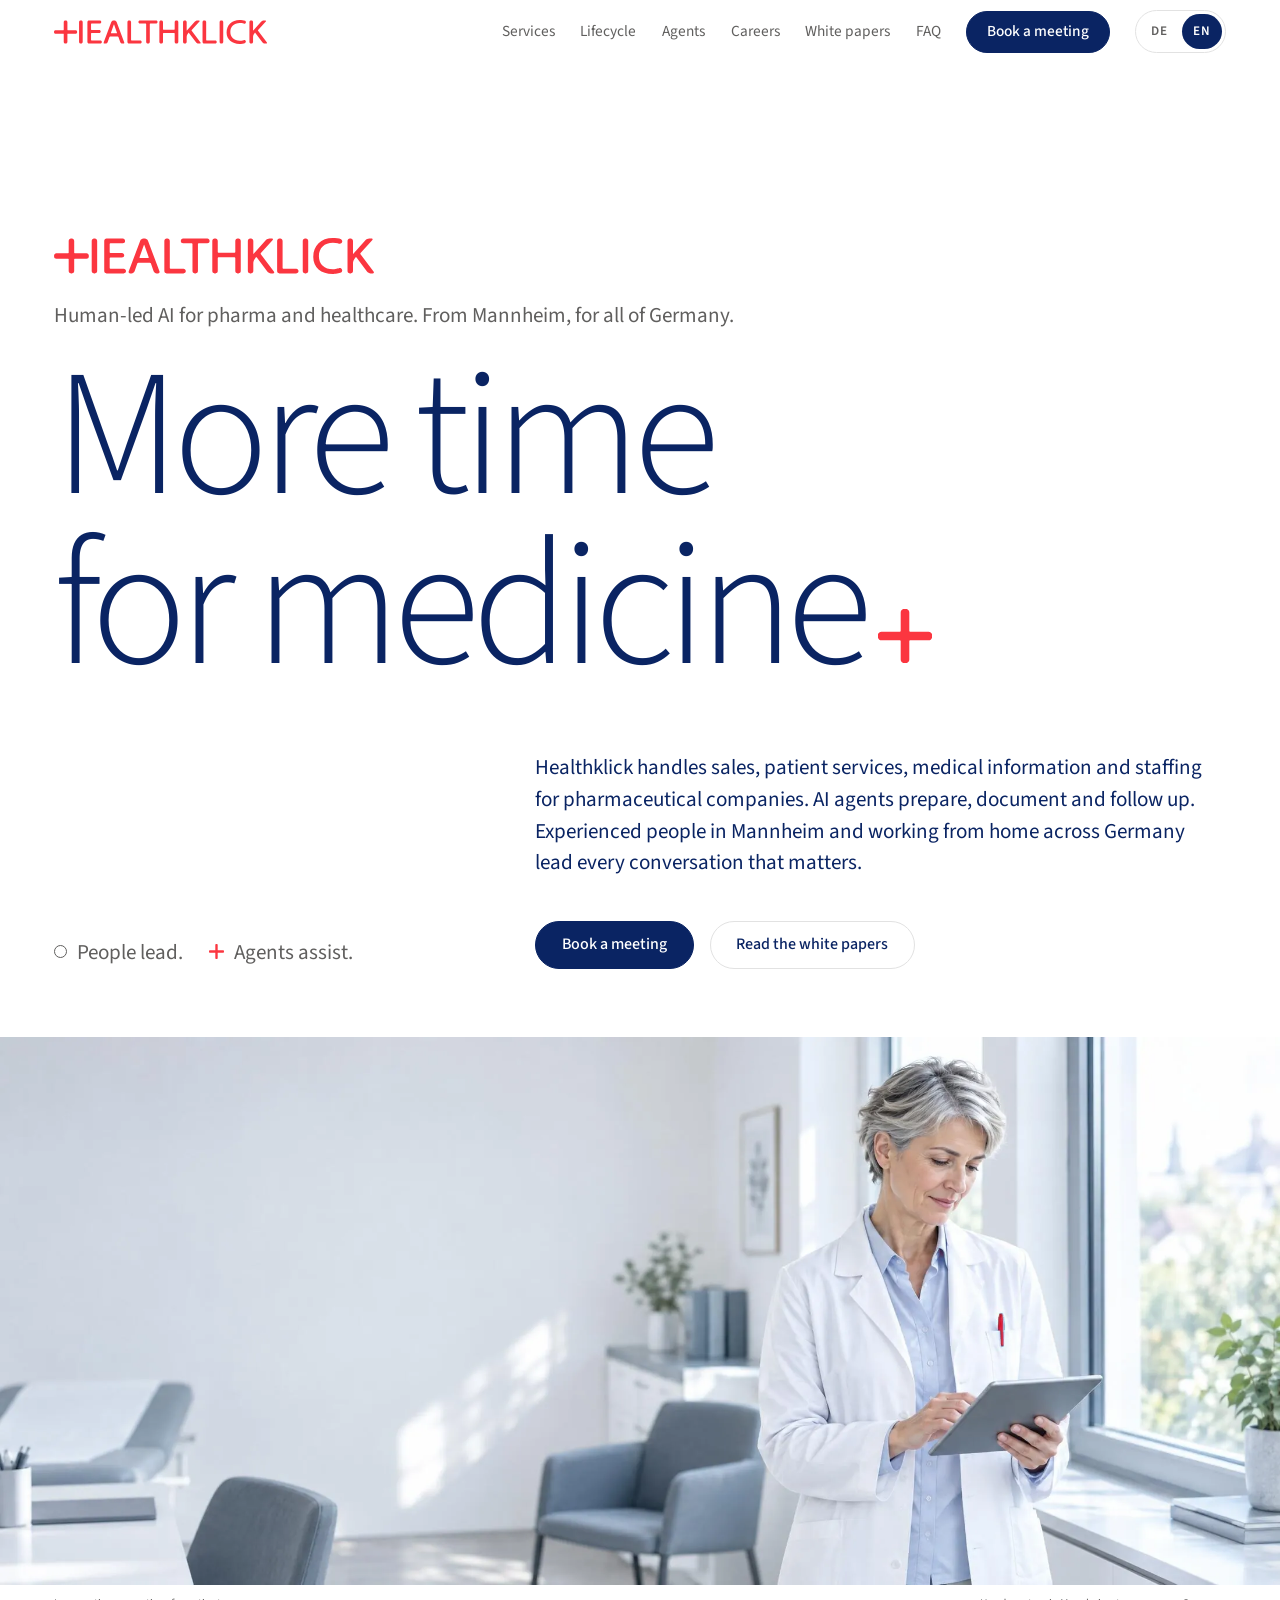
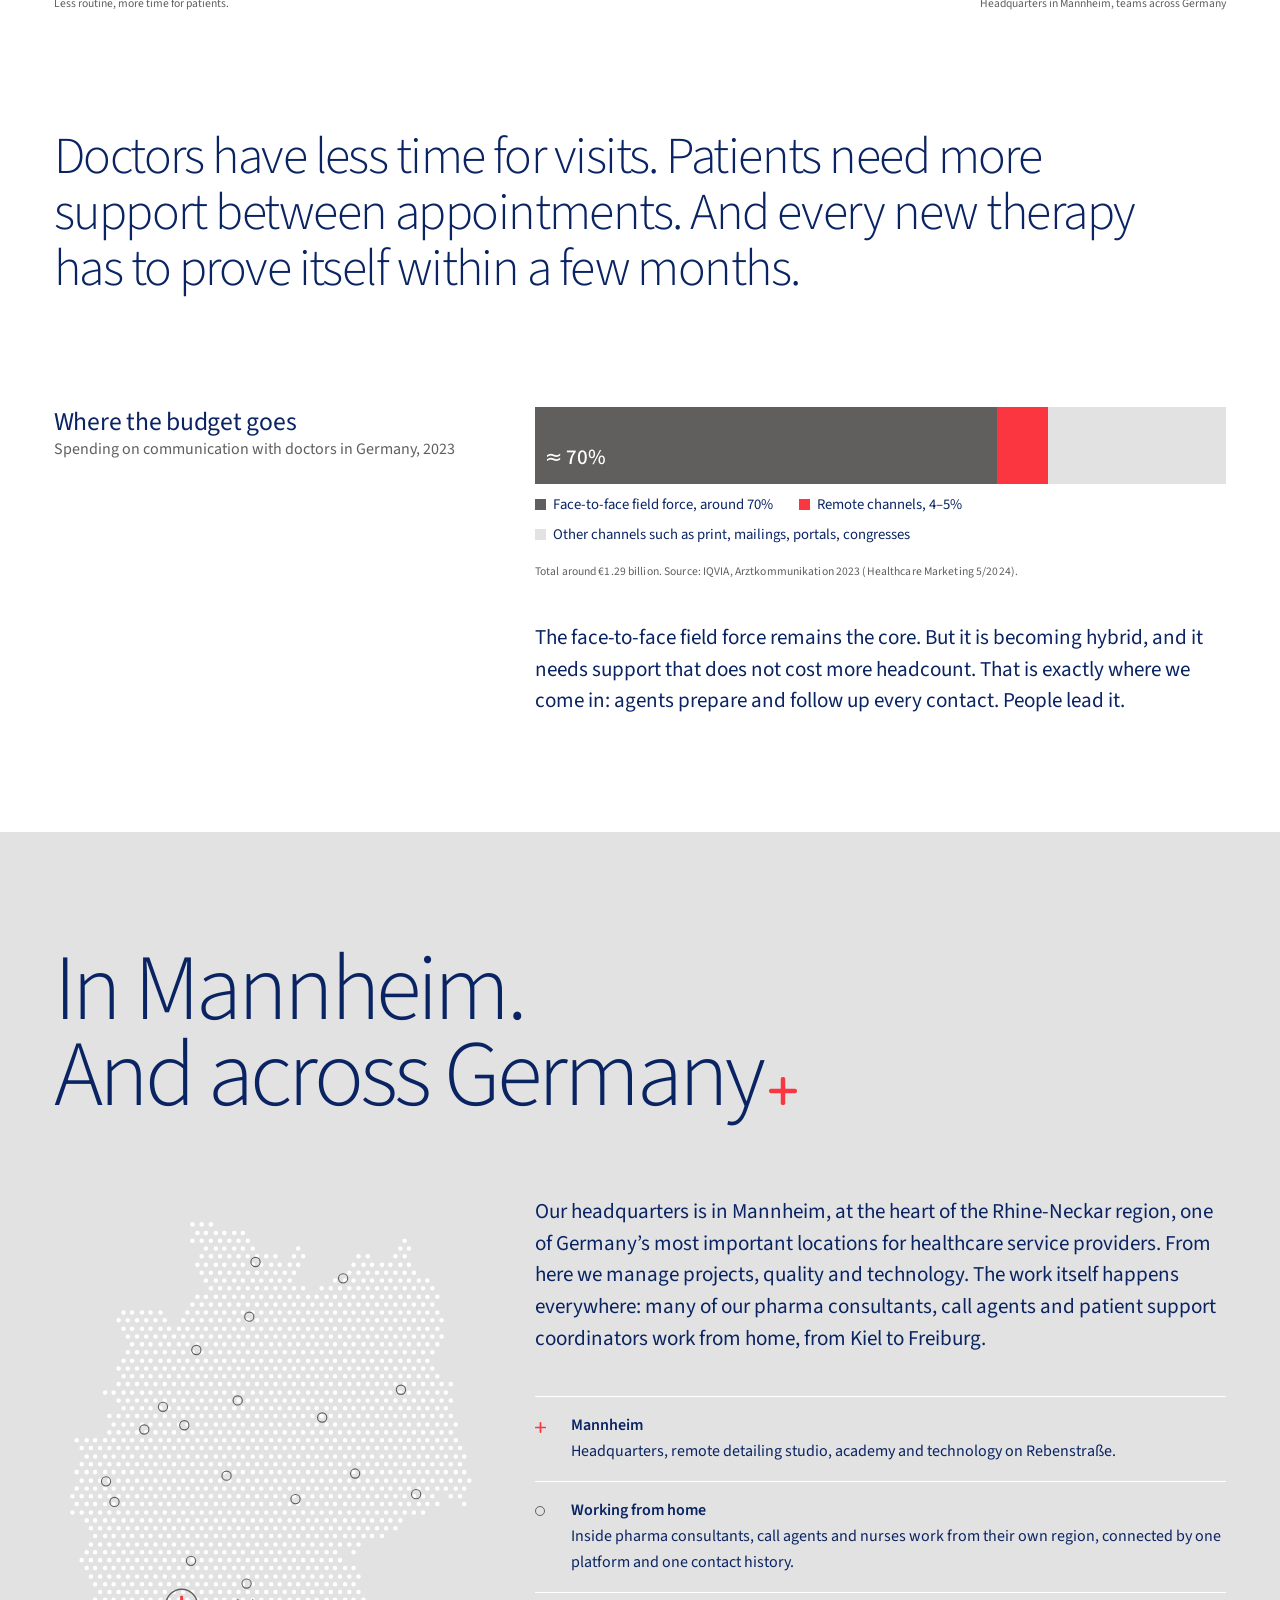
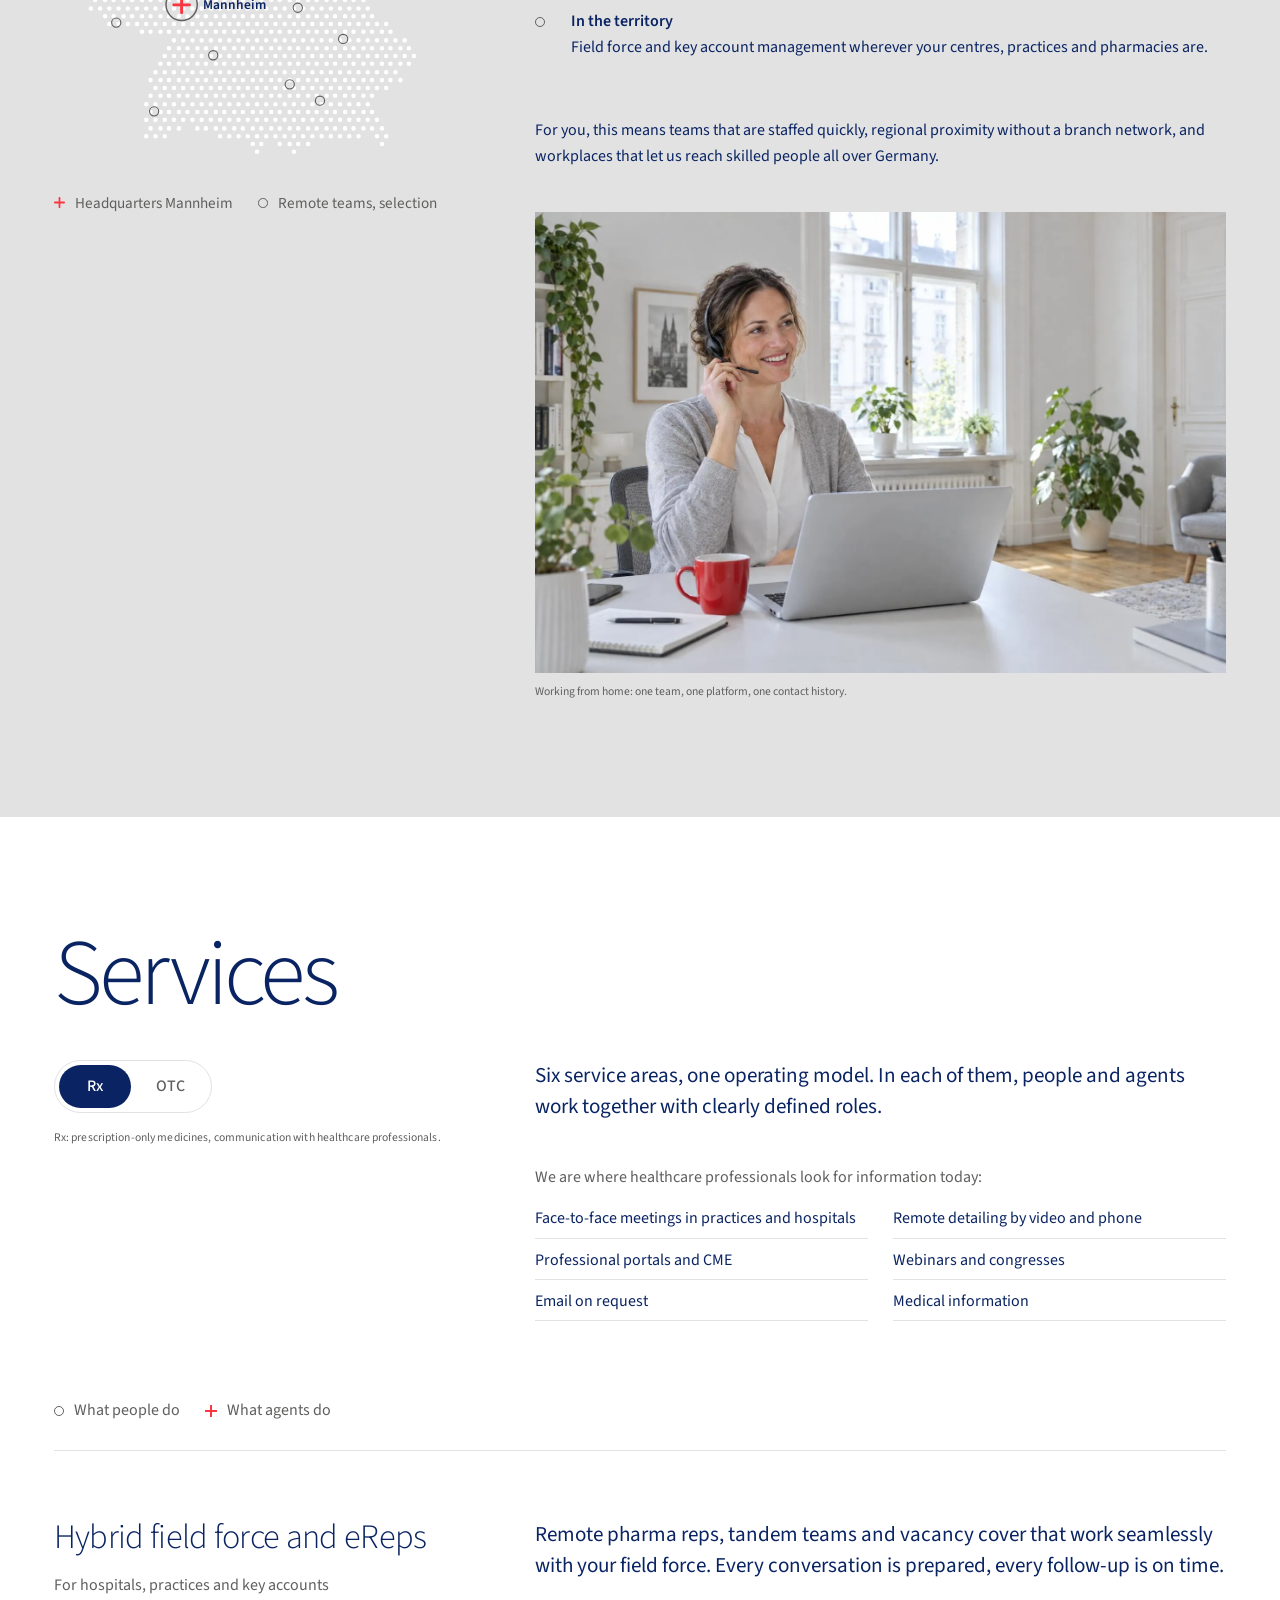
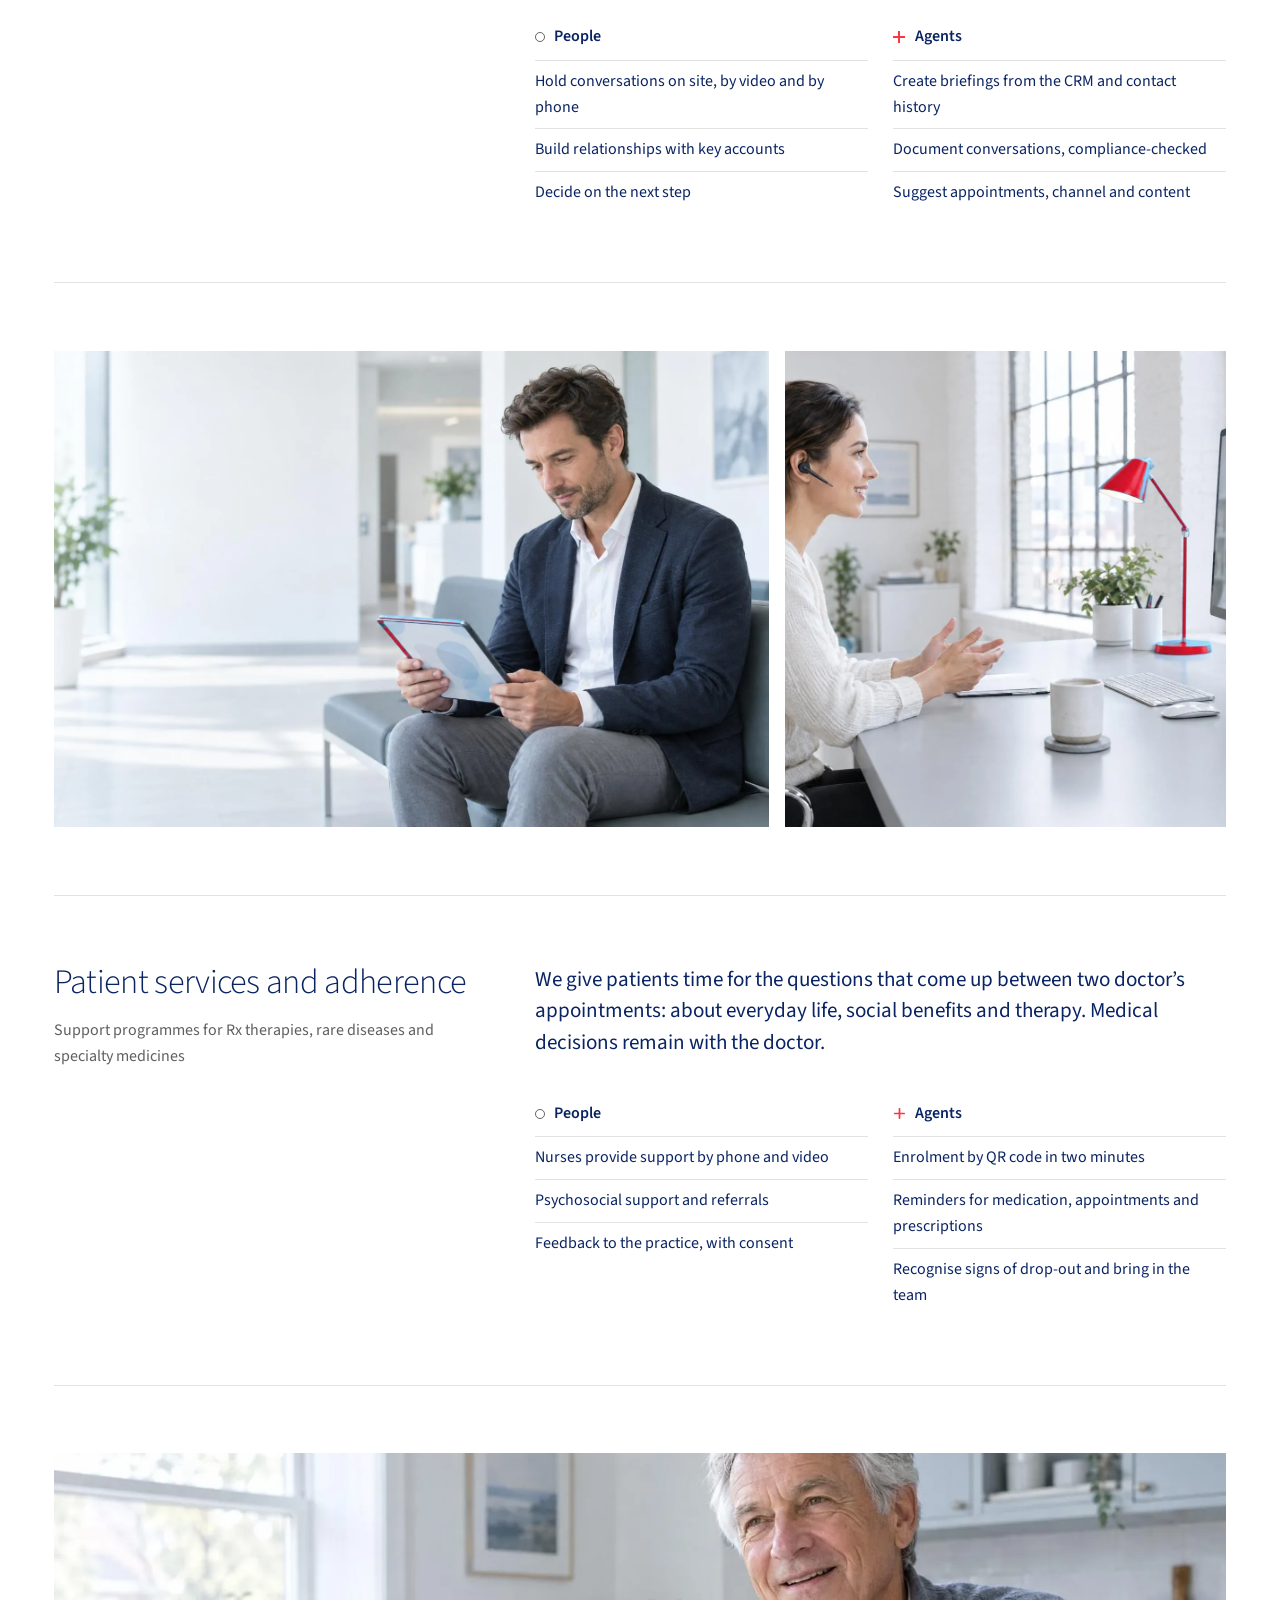
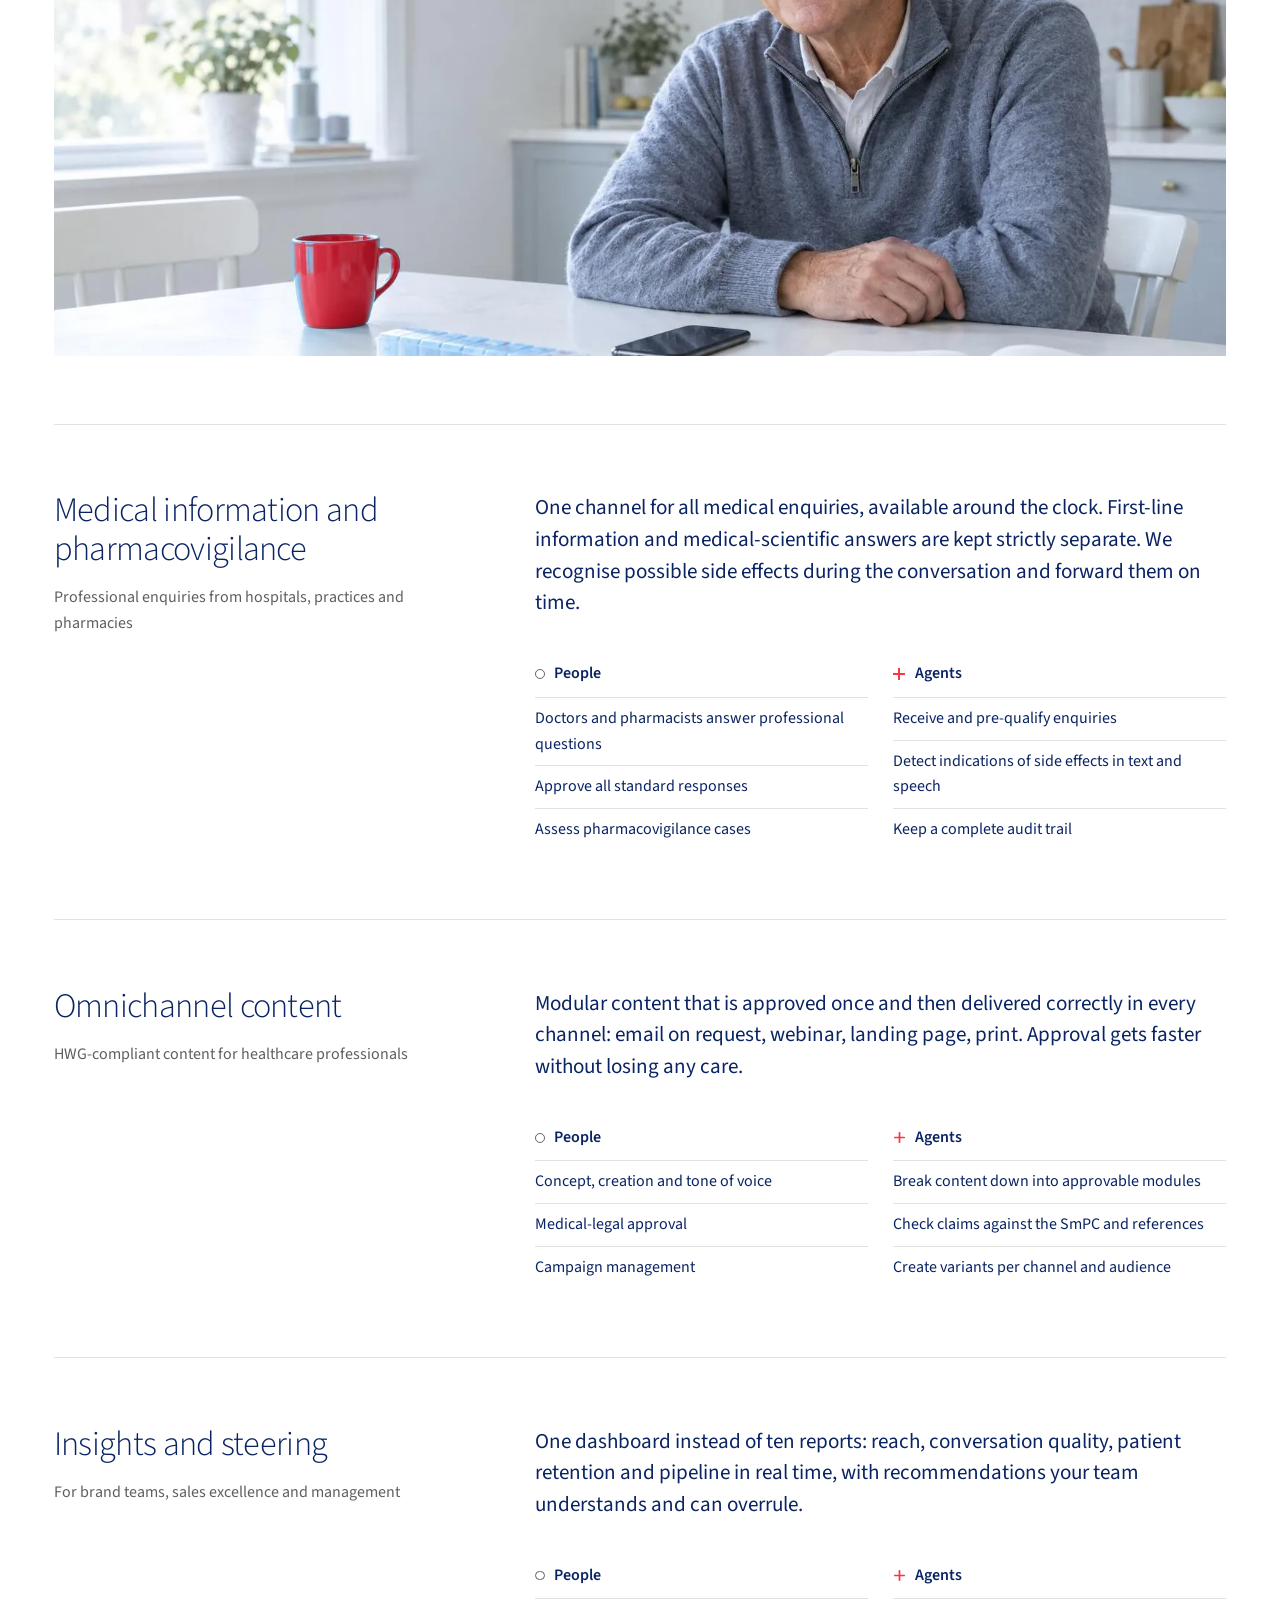
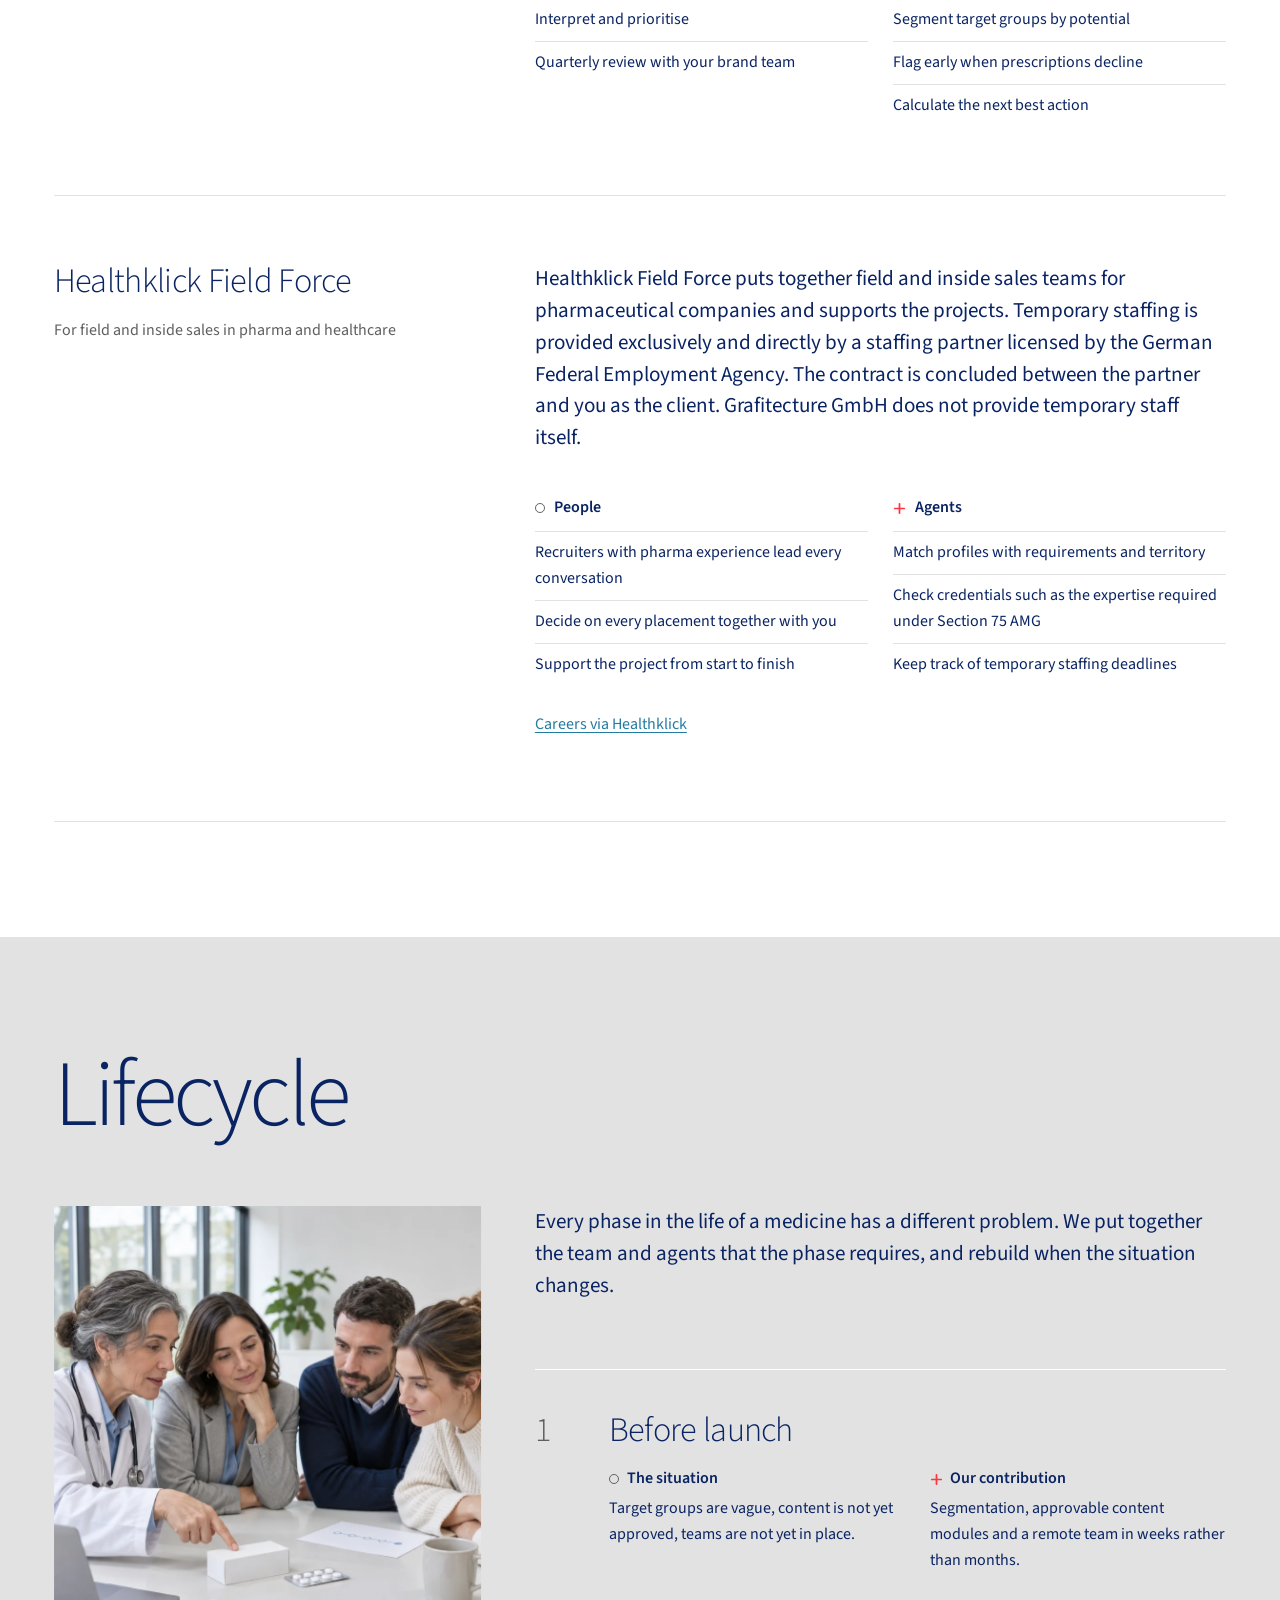
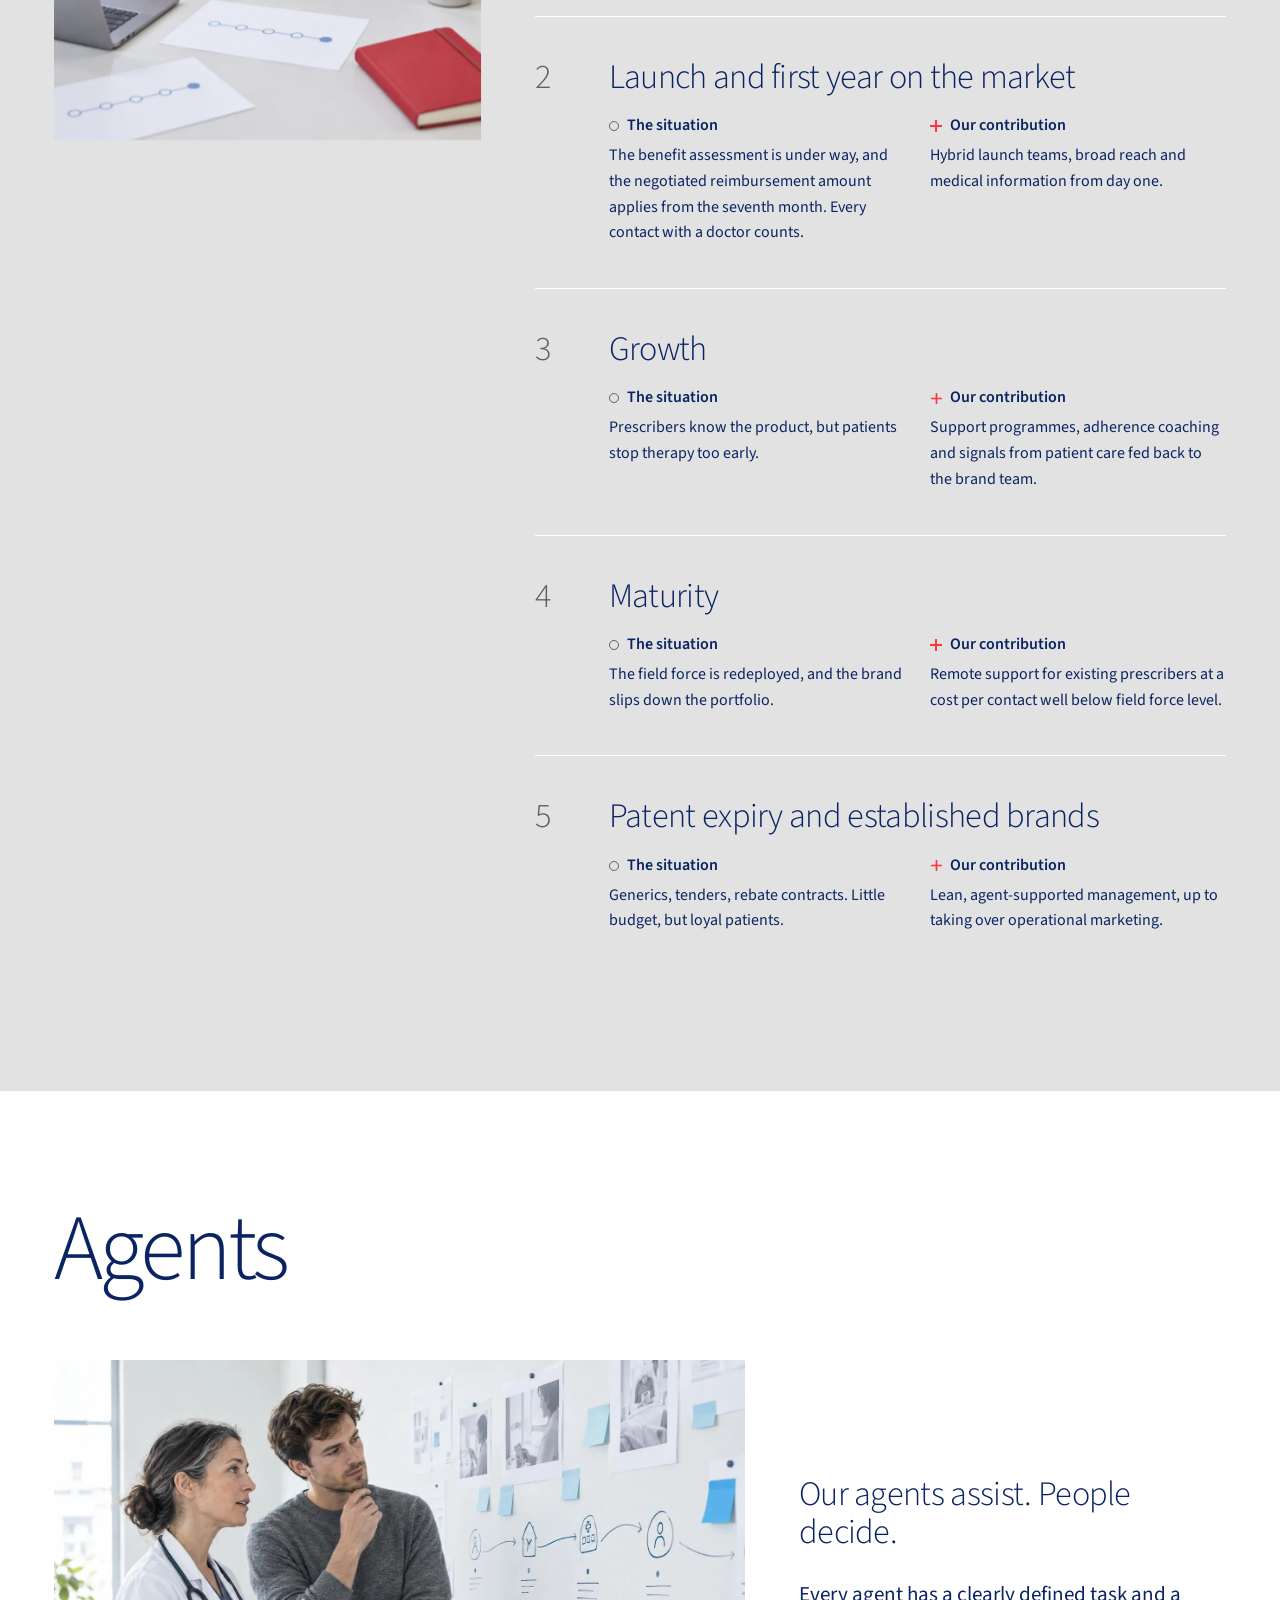
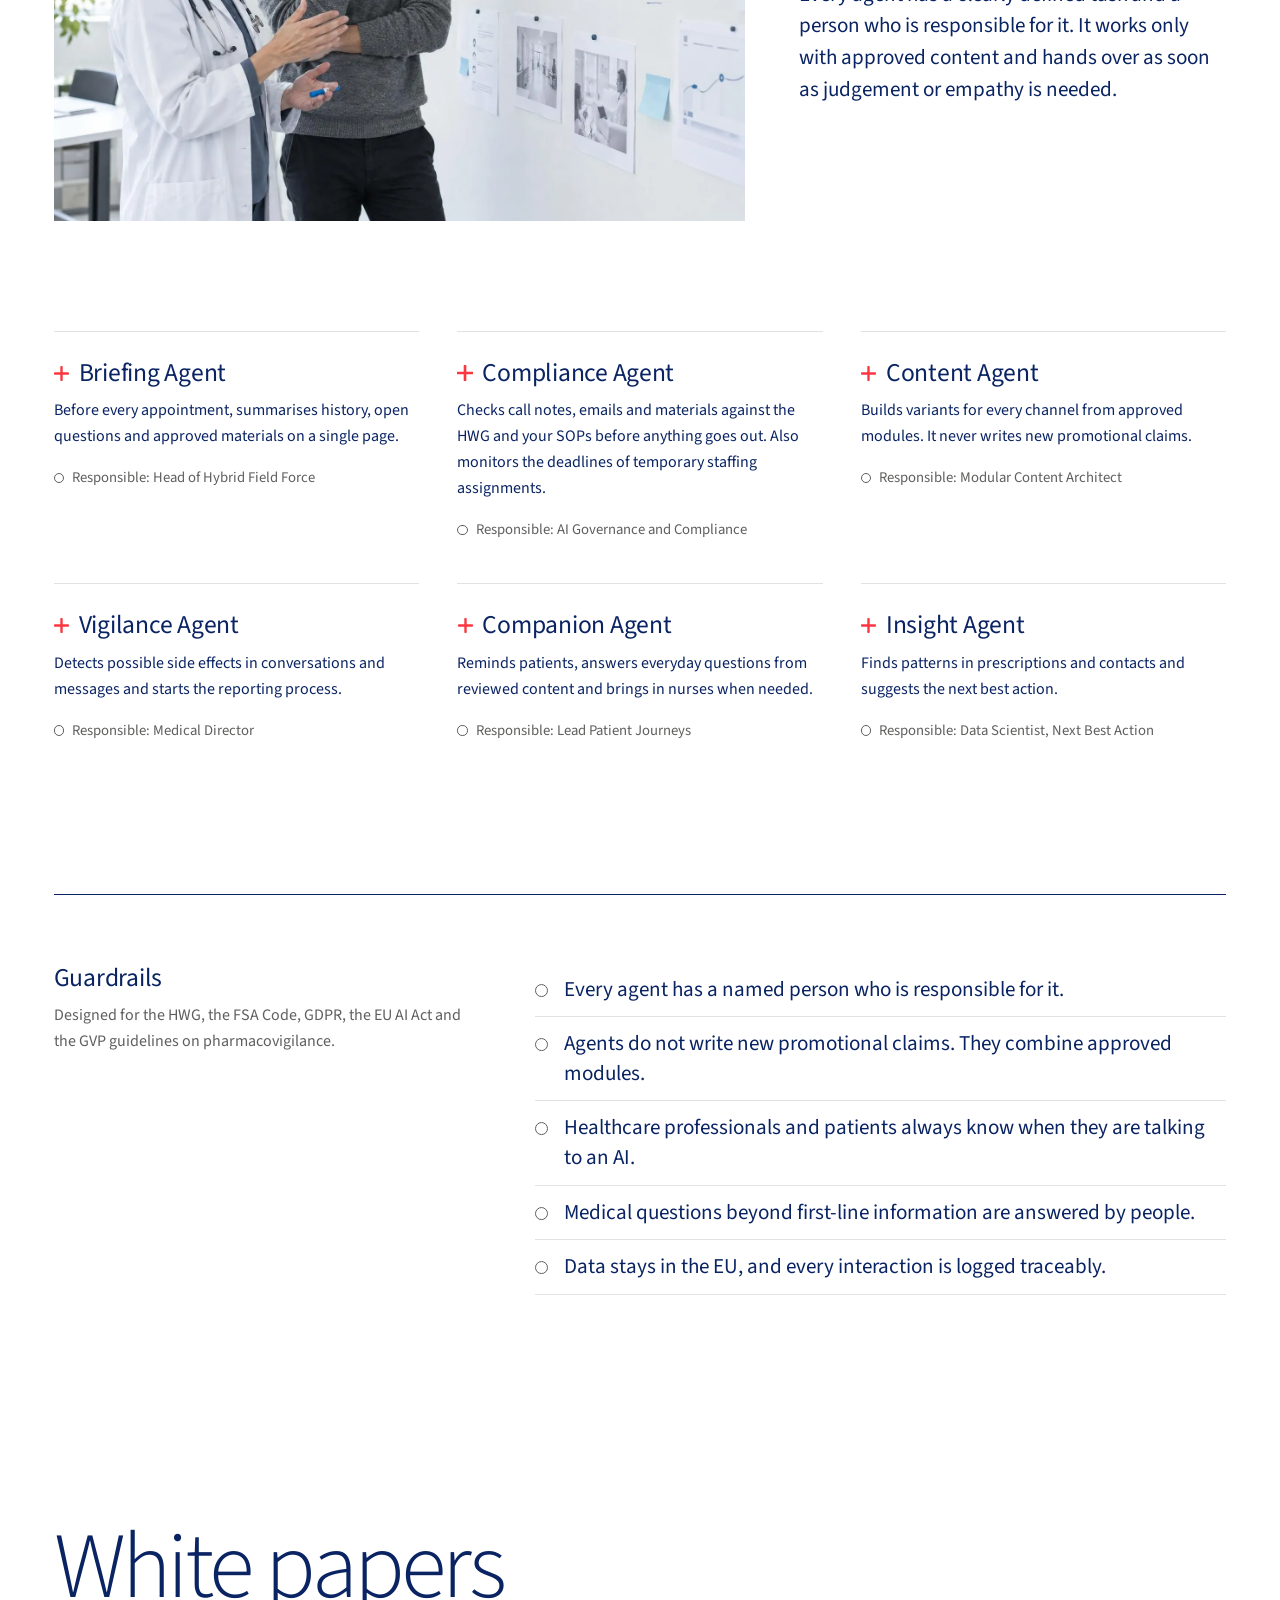
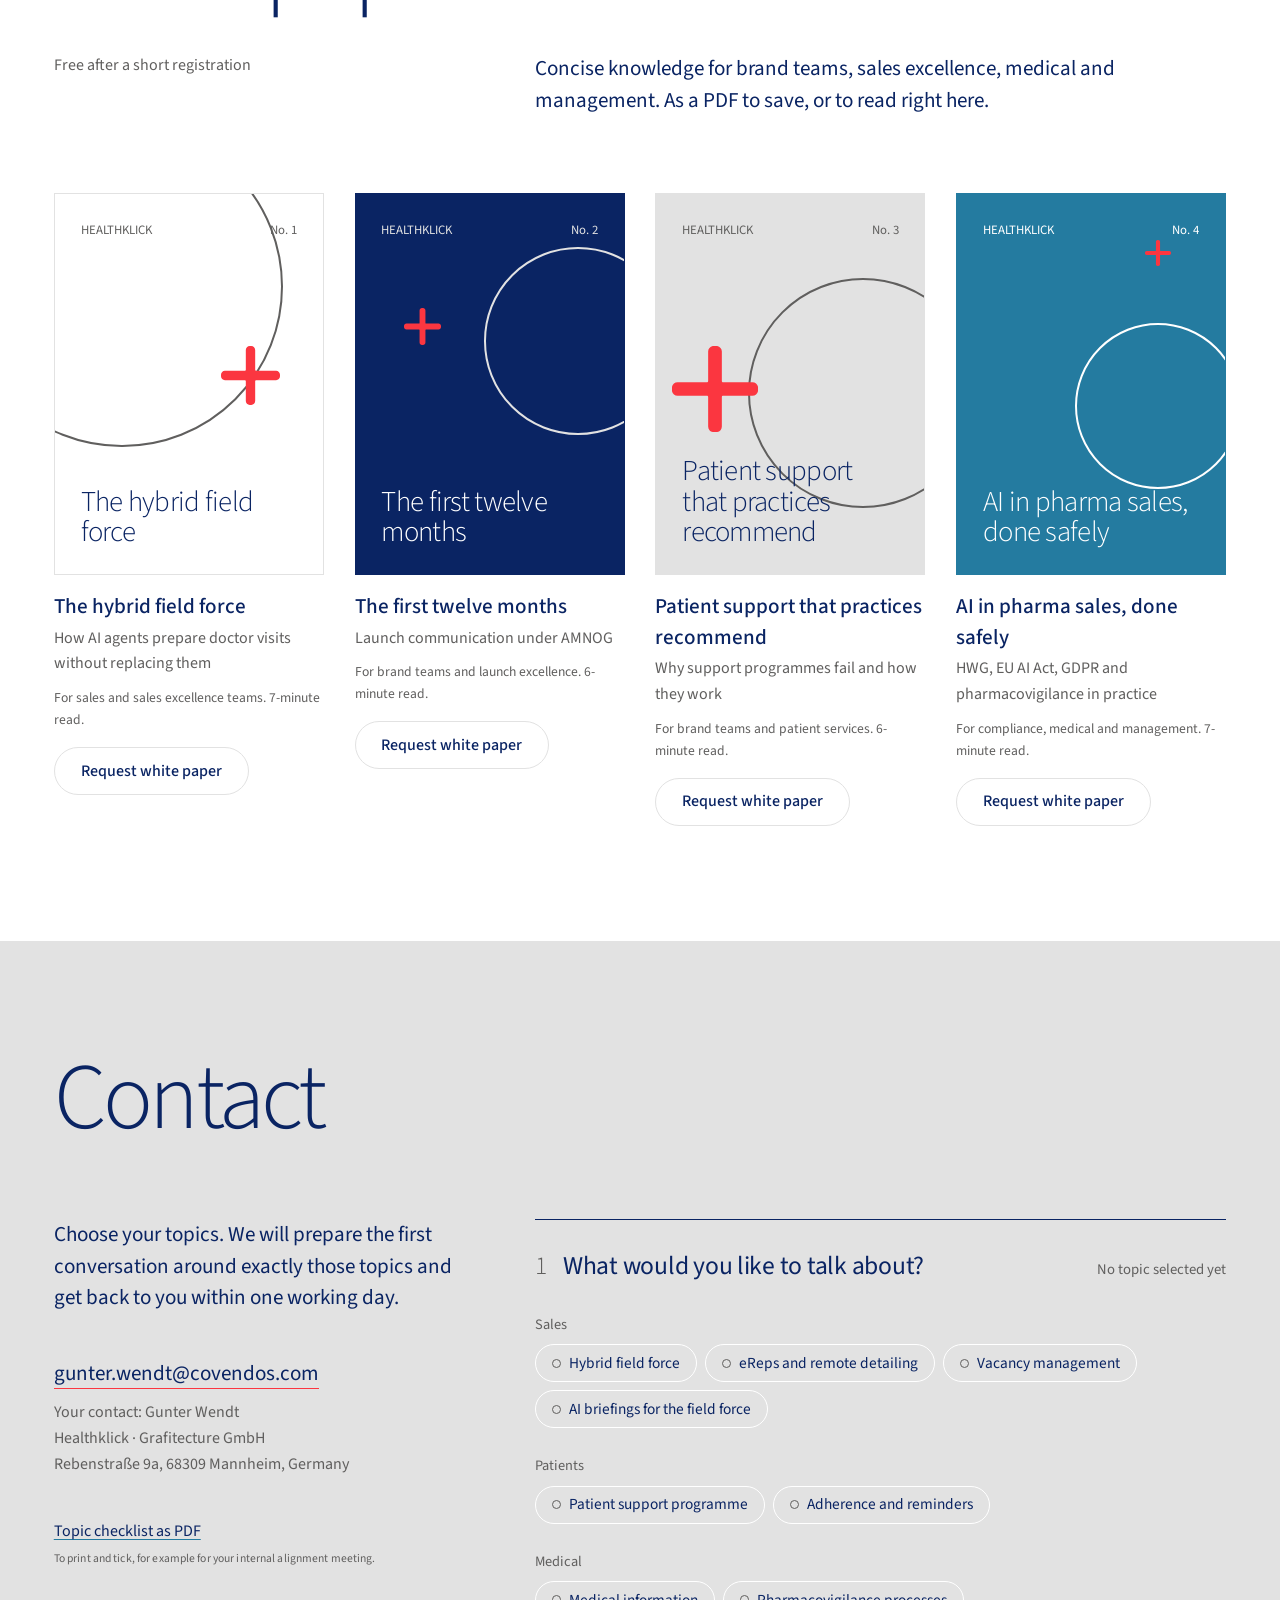
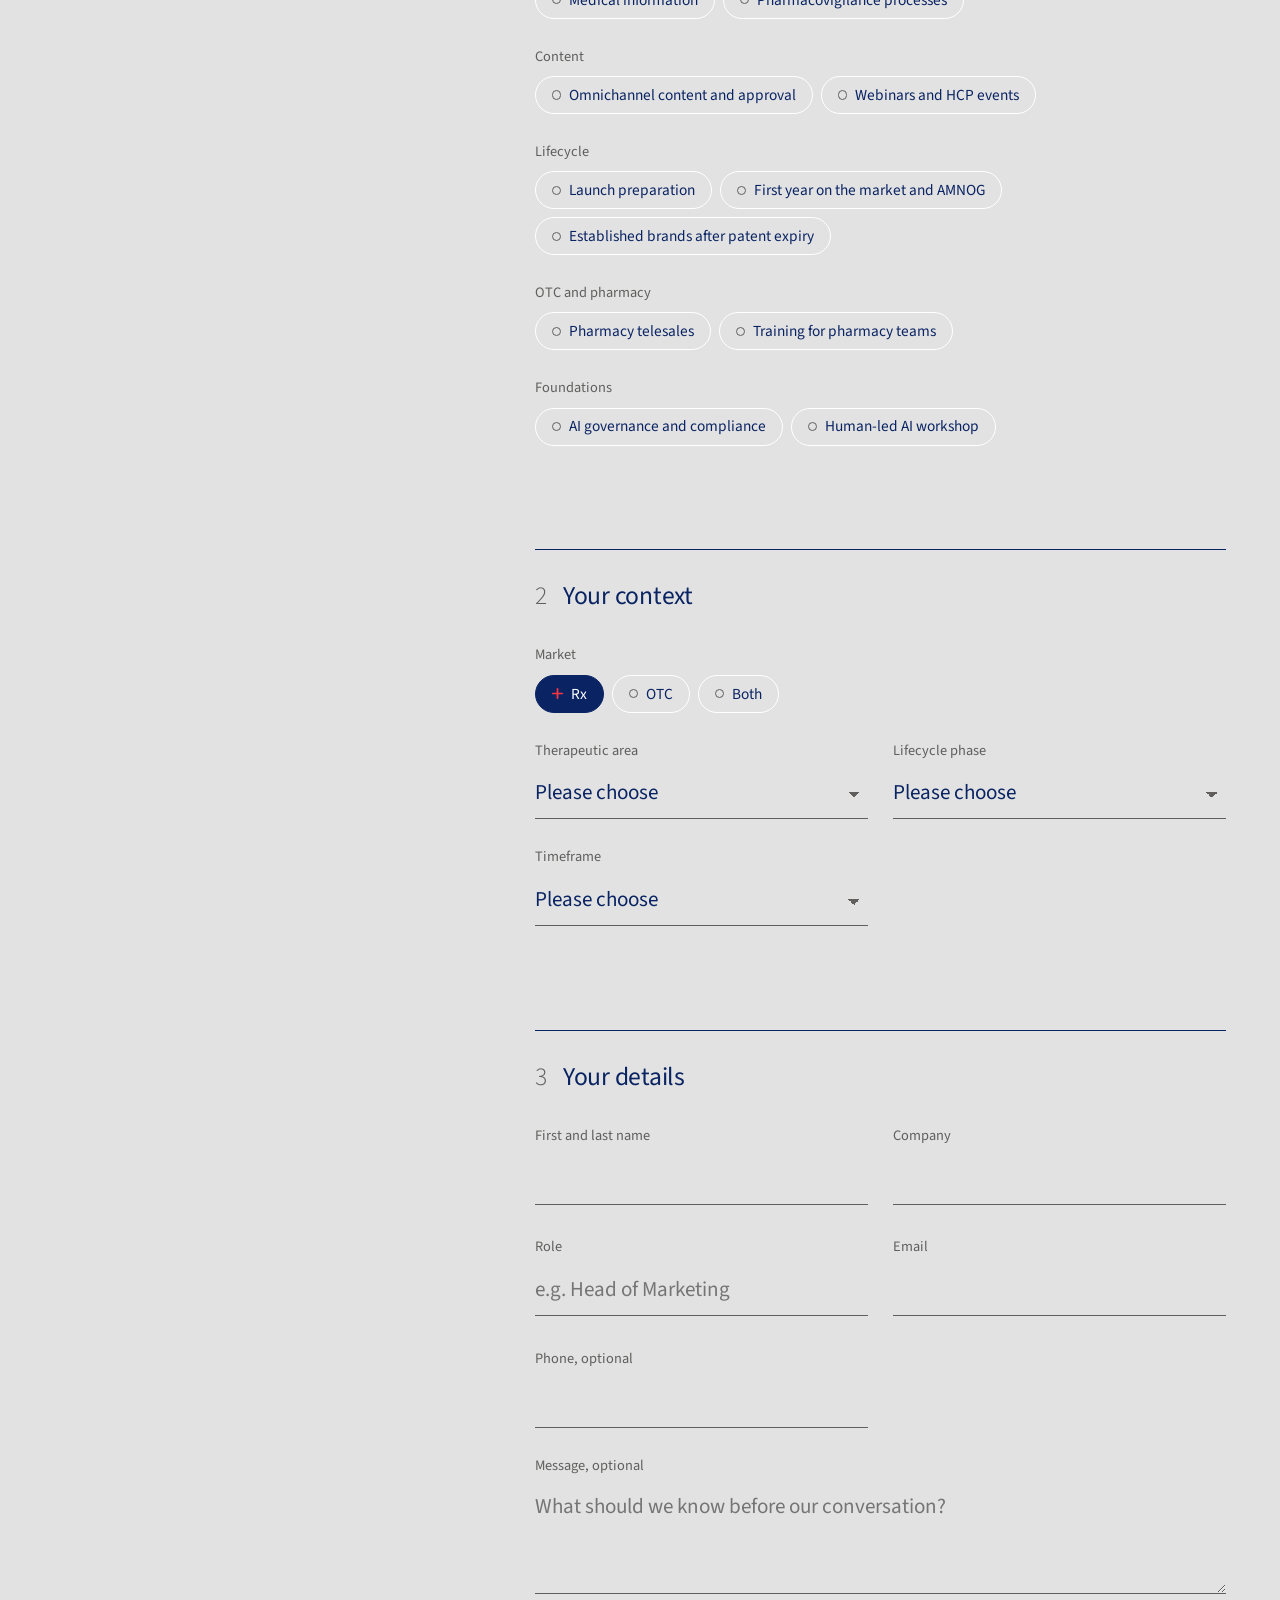
==== commit fb8eb191: "Marketing-Material zur Freigabe unter dem Footer, Leads an Gunter Wendt - Neuer Bereich #marketing u" ====
--- a/en/index.html
+++ b/en/index.html
@@ -14,6 +14,7 @@
 <link rel="preload" href="../fonts/source-sans-3.woff2" as="font" type="font/woff2" crossorigin>
 <script>/* Logo-Intro nur beim Öffnen der Startseite: nicht bei Sprungmarken, nicht beim Sprachwechsel innerhalb der Seite, nicht bei reduzierter Bewegung. Ablauf in js/site.js */(function(d){try{var h=location.hash,r=document.referrer;if((h===''||h==='#'||h==='#top')&&!matchMedia('(prefers-reduced-motion: reduce)').matches&&!(r&&r.indexOf(location.origin+'/')===0)){d.classList.add('intro');setTimeout(function(){if(!d.classList.contains('intro-js'))d.classList.remove('intro')},4000)}}catch(e){}})(document.documentElement);</script>
 <link rel="stylesheet" href="../css/site.css">
+<link rel="stylesheet" href="../css/marketing.css">
 </head>
 <body>
 <a class="sr-only" href="#content">Skip to content</a>
@@ -305,8 +306,8 @@
     <div class="phi">
       <aside class="contact-aside">
         <p class="lead">Choose your topics. We will prepare the first conversation around exactly those topics and get back to you within one working day.</p>
-        <p class="addr" style="margin-top:var(--s-4)"><a href="mailto:martin.schweppe@grafitecture.de">martin.schweppe<wbr>@grafitecture.de</a></p>
-        <p class="meta">Healthklick · Grafitecture GmbH<br>Rebenstraße 9a, 68309 Mannheim, Germany</p>
+        <p class="addr" style="margin-top:var(--s-4)"><a href="mailto:gunter.wendt@covendos.com">gunter.wendt<wbr>@covendos.com</a></p>
+        <p class="meta">Your contact: Gunter Wendt<br>Healthklick · Grafitecture GmbH<br>Rebenstraße 9a, 68309 Mannheim, Germany</p>
         <p style="margin-top:var(--s-4)"><button type="button" class="link" id="checklist-btn">Topic checklist as PDF</button><br><span class="small">To print and tick, for example for your internal alignment meeting.</span></p>
       </aside>
 
@@ -354,11 +355,11 @@
         </fieldset>
 
         <div class="briefing" aria-live="polite">
-          <p class="small" style="margin-bottom:var(--s-1)">Preview of your email to martin.schweppe@grafitecture.de</p>
+          <p class="small" style="margin-bottom:var(--s-1)">Preview of your email to gunter.wendt@covendos.com</p>
           <pre id="preview"></pre>
         </div>
         <div class="actions">
-          <a class="btn" id="mail-btn" href="mailto:martin.schweppe@grafitecture.de">Send request by email</a>
+          <a class="btn" id="mail-btn" href="mailto:gunter.wendt@covendos.com">Send request by email</a>
           <button type="button" class="btn ghost" id="pdf-btn">Save briefing as PDF</button>
           <button type="button" class="link" id="copy-btn">Copy text</button>
         </div>
@@ -457,7 +458,7 @@
     </section>
 
     <section class="b-block phi">
-      <div><h3 class="t-h5">Imagery</h3><p class="meta" style="margin-top:var(--s-1)">Generated with Higgsfield AI.</p></div>
+      <div><h3 class="t-h5">Imagery</h3><p class="meta" style="margin-top:var(--s-1)">Generated with AI.</p></div>
       <div>
         <ul class="alts" style="margin-top:0"><li>Daylight, plenty of white, cool greys.</li><li>Real situations from practices, pharmacies and everyday life instead of tech symbolism.</li><li>Exactly one accent in Strawberry Red per image.</li><li>No robots, no glowing brains, no holograms.</li></ul>
         <div class="img-row"><img src="../img/hero.webp" alt="" loading="lazy"><img src="../img/patient.webp" alt="" loading="lazy" style="object-position:62% 50%"><img src="../img/besprechung.webp" alt="" loading="lazy" style="object-position:50% 30%"></div>
@@ -512,7 +513,7 @@
         <p class="b-label" style="margin-top:var(--s-4)">Typical positions</p>
         <ul class="ticks"><li>Pharmaceutical sales representative</li><li>Hospital and specialist representative</li><li>Key account manager</li><li>Inside pharma consultant at the client</li><li>Customer advice and medical customer service</li></ul>
         <p class="b-label" style="margin-top:var(--s-4)">What to expect</p>
-        <ul class="ticks"><li>A way into pharmaceutical companies, including after a career break or as a career changer</li><li>The same pay as the permanent team after nine months at the latest</li><li>The option of a permanent position with the client</li><li>We support you throughout your assignment</li></ul>
+        <ul class="ticks"><li>A way into pharmaceutical companies, including after a career break or as a career changer</li><li>The same pay as the permanent team, generally after nine months</li><li>The option of a permanent position with the client</li><li>We support you throughout your assignment</li></ul>
         <p class="small" style="margin-top:var(--s-3)">Temporary staffing is provided by our staffing partner, licensed by the German Federal Employment Agency, not by Grafitecture GmbH.</p>
       </article>
     </div>
@@ -527,7 +528,7 @@
       <ol class="steps-aue">
         <li><span class="num" aria-hidden="true">1</span><h3 class="t-h6"><strong>Getting to know you</strong></h3><p>We talk about your experience, your region and what you are looking for. Together we check your qualifications, such as the expertise required under Section 75 AMG.</p></li>
         <li><span class="num" aria-hidden="true">2</span><h3 class="t-h6"><strong>Employment</strong></h3><p>You sign your employment contract with our staffing partner, with everything that goes with it: paid holidays, sick pay, social security.</p></li>
-        <li><span class="num" aria-hidden="true">3</span><h3 class="t-h6"><strong>Assignment at the client</strong></h3><p>You work in the pharmaceutical company’s team. A maximum of 18 consecutive months with the same client, and the same pay as the permanent staff after nine months at the latest.</p></li>
+        <li><span class="num" aria-hidden="true">3</span><h3 class="t-h6"><strong>Assignment at the client</strong></h3><p>You work in the pharmaceutical company’s team. A maximum of 18 consecutive months with the same client, and the same pay as the permanent staff, generally after nine months and with sector supplements after 15 months at the latest.</p></li>
         <li><span class="num" aria-hidden="true">4</span><h3 class="t-h6"><strong>Afterwards</strong></h3><p>If the collaboration works well, the client can offer you a permanent position. Otherwise, we plan your next assignment with you.</p></li>
       </ol>
 
@@ -535,7 +536,7 @@
         <div><h3 class="t-h5">Good to know</h3><p class="meta" style="margin-top:var(--s-1)">The market in figures and rules</p></div>
         <ul class="facts">
           <li><h4>Pharma consultant status</h4><p>Anyone who gives doctors professional information about medicines needs the expertise required under Section 75 of the German Medicinal Products Act (AMG), explicitly also on the phone. You have it, for example, as a pharmacist, as a pharmaceutical, biological, chemical or medical technical assistant (PTA, BTA, CTA, MTA), with a degree in natural sciences or medicine, or as a certified pharma representative (IHK).</p></li>
-          <li><h4>Rules of temporary staffing</h4><p>Only companies licensed by the Federal Employment Agency may provide temporary workers. A maximum of 18 months is permitted with the same client, and equal pay applies after nine months at the latest.</p></li>
+          <li><h4>Rules of temporary staffing</h4><p>Only companies licensed by the Federal Employment Agency may provide temporary workers. A maximum of 18 months is permitted with the same client, and equal pay generally applies after nine months, with sector supplements after 15 months at the latest.</p></li>
           <li><h4>The labour market</h4><p>In June 2025, around 622,000 people in Germany worked in temporary agency jobs subject to social security contributions, 1.8 per cent of all employees. 61 per cent were back in employment 90 days after their assignment ended.</p></li>
           <li><h4>Salary</h4><p>For pharmaceutical sales representatives, salary portals put the 2026 averages at between around €50,500 and €66,000 gross per year. Experience, therapeutic area and region make the difference.</p></li>
         </ul>
@@ -691,10 +692,18 @@
   <section id="faq-staffing" class="wrap faq-group phi" aria-labelledby="h-faq-staffing">
     <header><h3 class="t-h4" id="h-faq-staffing">Healthklick Field Force and temporary agency work</h3><p class="meta">For pharmaceutical companies and applicants.</p></header>
     <div class="qa-list">
-      <details class="qa"><summary>What does Healthklick Field Force do?</summary><div class="a"><p>Healthklick Field Force puts together field and inside sales teams for pharmaceutical companies and supports the projects. Recruiters with pharma experience lead the conversations and decide on every placement together with you. Agents match profiles with requirements and territory and check credentials such as the expertise required under section 75 AMG <sup><a class="cite" href="#faq-q9" aria-label="Source 9">9</a></sup>.</p></div></details>
-      <details class="qa"><summary>Who do we sign the temporary staffing contract with?</summary><div class="a"><p>Directly with our staffing partner. Temporary staffing is provided exclusively by a staffing partner licensed by the German Federal Employment Agency, and the contract is concluded between the partner and you as the client <sup><a class="cite" href="#faq-q16" aria-label="Source 16">16</a></sup>. Grafitecture GmbH does not provide temporary staff itself.</p></div></details>
-      <details class="qa"><summary>How does the route “via Healthklick at a client” work?</summary><div class="a"><p>Legally, this is temporary agency work under the German AÜG. Your employer is our staffing partner, licensed by the German Federal Employment Agency, and your place of work is the pharmaceutical company. A maximum of 18 consecutive months with the same client is allowed, and the same pay as the permanent staff applies after nine months at the latest <sup><a class="cite" href="#faq-q16" aria-label="Source 16">16</a></sup>. Healthklick Field Force supports the selection and the assignment.</p></div></details>
-      <details class="qa"><summary>What qualification do I need as a pharmaceutical representative?</summary><div class="a"><p>The expertise required under section 75 AMG, for example as a pharmacist, as a PTA, BTA, CTA or MTA, with a degree in natural sciences or medicine, or as a certified pharmaceutical representative (IHK) <sup><a class="cite" href="#faq-q9" aria-label="Source 9">9</a></sup>. This also applies to information given by phone. For roles in patient support, telesales or customer service there are other routes, for example with nursing training.</p></div></details>
+      <details class="qa"><summary>What does Healthklick Field Force do?</summary><div class="a"><p>Healthklick Field Force puts together field and inside sales teams for pharmaceutical companies and supports the projects from start to finish. Recruiters with pharma experience lead the conversations and decide on every placement together with you. Agents match profiles with requirements and territory, check credentials such as the expertise required under section 75 AMG <sup><a class="cite" href="#faq-q9" aria-label="Source 9">9</a></sup> and keep track of the time limits of each assignment.</p></div></details>
+      <details class="qa"><summary>Who do we sign the temporary staffing contract with?</summary><div class="a"><p>Directly with our staffing partner. Temporary staffing is provided exclusively by a staffing partner licensed by the German Federal Employment Agency, and the contract is concluded between the partner and you as the client. Grafitecture GmbH does not provide temporary staff itself.</p><p>In the contract, the partner states whether it holds the licence, and it must inform you without delay if the licence lapses. This matters: without a licence the contracts are void, and by law an employment relationship between the assigned staff and you is generally deemed to exist <sup><a class="cite" href="#faq-q16" aria-label="Source 16">16</a></sup>.</p></div></details>
+      <details class="qa"><summary>When is an assignment temporary agency work, and when is it a service?</summary><div class="a"><p>What counts is how the work is done, not what the contract is called. It is temporary agency work if staff are integrated into your organisation and follow your instructions <sup><a class="cite" href="#faq-q16" aria-label="Source 16">16</a></sup>. If Healthklick directs the work and is responsible for the result, it is a service provided by Grafitecture GmbH.</p><p>If an agreed service turns into temporary agency work in practice, even a licence held as a precaution does not help: an employment relationship with you is then generally deemed to exist <sup><a class="cite" href="#faq-q16" aria-label="Source 16">16</a></sup>. That is why we agree on the right form before the start and stick to it during the project.</p></div></details>
+      <details class="qa"><summary>What must the temporary staffing contract contain?</summary><div class="a"><p>The law sets out four main points <sup><a class="cite" href="#faq-q16" aria-label="Source 16">16</a></sup>:</p><ul><li>Labelling: the contract expressly describes the assignment as temporary agency work (Arbeitnehmerüberlassung), before the assignment begins.</li><li>Identification: before each assignment, the person being assigned is named with reference to this contract.</li><li>Licence: the partner states whether it holds a licence from the German Federal Employment Agency.</li><li>Role and working conditions: you describe the role and the qualification it requires and state the essential working conditions, including pay, that apply to comparable employees at your company, unless a collective agreement lawfully deviates from them.</li></ul><p>Since 1 January 2025, text form is sufficient, so an email will do. If the labelling or identification is missing, an employment relationship with you is generally deemed to exist, and a fine of up to €30,000 may be imposed.</p></div></details>
+      <details class="qa"><summary>How long can a specialist work for us on assignment?</summary><div class="a"><p>For a maximum of 18 consecutive months. The limit applies per person and client. Earlier assignments with you count towards it, including through another staffing provider, unless there were more than three months between them <sup><a class="cite" href="#faq-q16" aria-label="Source 16">16</a></sup>.</p><p>A collective agreement in your sector, or a works agreement based on it, can set a different maximum period, with narrower limits for companies not bound by a collective agreement. If the maximum period is exceeded, an employment relationship with you is generally deemed to exist, and a fine of up to €30,000 may be imposed. Our agents therefore flag in good time when an assignment has to end.</p></div></details>
+      <details class="qa"><summary>When does equal pay apply?</summary><div class="a"><p>In principle from day one: assigned staff are entitled to the essential working conditions, including the pay, of comparable employees of the client. A collective agreement for temporary agency work may deviate on pay during the first nine months <sup><a class="cite" href="#faq-q16" aria-label="Source 16">16</a></sup>.</p><p>If a collective agreement on sector supplements applies, as there is for the chemical industry, for example, the deviation may last longer. Pay then rises in stages after six weeks at the latest and must reach a level defined as equivalent in that agreement after 15 months at the latest <sup><a class="cite" href="#faq-q16" aria-label="Source 16">16</a></sup><sup><a class="cite" href="#faq-q18" aria-label="Source 18">18</a></sup>.</p><p>Two limits always apply: pay may never fall below the minimum wage for temporary agency work <sup><a class="cite" href="#faq-q17" aria-label="Source 17">17</a></sup>. And anyone who was employed by you or your group in the six months before the assignment receives equal pay from day one. Breaches can be fined up to €500,000 <sup><a class="cite" href="#faq-q16" aria-label="Source 16">16</a></sup>.</p></div></details>
+      <details class="qa"><summary>Which collective agreement and which minimum wage apply?</summary><div class="a"><p>Since 1 January 2026, a single set of collective agreements between the DGB trade unions and the Gesamtverband der Personaldienstleister (GVP) has applied to temporary agency work. It replaces the previous agreements with BAP and iGZ <sup><a class="cite" href="#faq-q18" aria-label="Source 18">18</a></sup>.</p><p>The minimum wage for temporary agency work is binding by ordinance for all agency workers deployed in Germany, including those of staffing providers based abroad: €15.33 per hour since 1 September 2026 and €15.87 from 1 April 2027. The ordinance applies until 30 September 2027 <sup><a class="cite" href="#faq-q17" aria-label="Source 17">17</a></sup>. It is above the statutory minimum wage of €13.90, which rises to €14.60 in 2027 <sup><a class="cite" href="#faq-q19" aria-label="Source 19">19</a></sup>.</p><p>This is the absolute floor. Under the collective agreements, the pay group depends on the qualification a role requires <sup><a class="cite" href="#faq-q18" aria-label="Source 18">18</a></sup>.</p></div></details>
+      <details class="qa"><summary>What does the German Medicines Act require for assigned pharmaceutical representatives?</summary><div class="a"><p>The same as for your own. Pharmaceutical companies may only engage people with the required expertise to visit healthcare professionals on a full-time basis and give them specialist information on medicinal products, expressly including by phone (section 75 AMG) <sup><a class="cite" href="#faq-q9" aria-label="Source 9">9</a></sup>. This also applies if the person is employed by the staffing partner.</p><p>During the assignment, the duties under section 76 AMG apply: anyone informing about individual medicinal products presents the summary of product characteristics. Reports from healthcare professionals on side effects, contraindications or other risks are recorded in writing or electronically and passed on to you as the client. Anyone distributing samples documents the recipients, type, quantity and date <sup><a class="cite" href="#faq-q20" aria-label="Source 20">20</a></sup>. Healthklick Field Force checks the expertise before the first assignment, and reports go to your pharmacovigilance team.</p></div></details>
+      <details class="qa"><summary>Does Healthklick Field Force use AI in selecting staff?</summary><div class="a"><p>Yes, for preparation. Agents match profiles and check credentials. People decide who is invited and who is placed: our recruiters, together with you. There is no decision on an application that is made solely by automated means.</p><p>Under the EU AI Act, AI systems that screen, filter or evaluate applications are high-risk systems (Annex III, employment). Following the Digital Omnibus, the obligations for them apply from 2 December 2027 <sup><a class="cite" href="#faq-q21" aria-label="Source 21">21</a></sup>. Applicants are already told today when they are talking to an AI (Art. 50) <sup><a class="cite" href="#faq-q10" aria-label="Source 10">10</a></sup>.</p></div></details>
+      <details class="qa"><summary>How does the route “via Healthklick at a client” work?</summary><div class="a"><p>Legally, this is temporary agency work under the German AÜG. Your employer is our staffing partner, licensed by the German Federal Employment Agency, and your place of work is the pharmaceutical company. Before each assignment, the partner tells you in text form that you will be working as an agency worker and gives you the name and address of the client <sup><a class="cite" href="#faq-q16" aria-label="Source 16">16</a></sup>.</p><p>A maximum of 18 consecutive months with the same client is allowed, unless a collective agreement in the client’s sector provides otherwise. The same pay as the permanent staff generally applies after nine months. If a collective agreement on sector supplements applies to your assignment, your pay rises in stages after six weeks at the latest and reaches a level defined as equivalent in that agreement after 15 months at the latest <sup><a class="cite" href="#faq-q16" aria-label="Source 16">16</a></sup>. You never receive less than the minimum wage for temporary agency work, currently €15.33 per hour <sup><a class="cite" href="#faq-q17" aria-label="Source 17">17</a></sup>. Healthklick Field Force supports the selection and the assignment.</p></div></details>
+      <details class="qa"><summary>Can the client hire me, and what rights do I have there?</summary><div class="a"><p>Yes. Agreements that prevent you or the client from a later direct hire are void, and you never pay a placement fee. The staffing partner and the client may agree on a reasonable fee for the placement. The client informs you about vacancies. After six months on assignment, you can tell the client in text form that you would like a permanent contract. The client must reply in text form, giving reasons, within one month, once in any twelve-month period <sup><a class="cite" href="#faq-q16" aria-label="Source 16">16</a></sup>.</p><p>On assignment, you can use shared facilities such as the canteen, childcare and transport on the same terms as the permanent staff, unless there is an objective reason not to. You may not be deployed to replace employees who are on strike.</p></div></details>
+      <details class="qa"><summary>What qualification do I need as a pharmaceutical representative?</summary><div class="a"><p>The expertise required under section 75 AMG, for example as a pharmacist, with a completed degree in pharmacy, chemistry, biology, human or veterinary medicine, as a PTA, BTA, CTA or MTA, or as a certified pharmaceutical representative (IHK) <sup><a class="cite" href="#faq-q9" aria-label="Source 9">9</a></sup>. The competent state authority can recognise equivalent training. This also applies if you inform healthcare professionals by phone.</p><p>For roles without specialist information on medicinal products, for example in patient support or customer service, there are other routes, for example with nursing training.</p></div></details>
       <details class="qa"><summary>Can I apply without pharma experience?</summary><div class="a"><p>Yes. Many routes start with onboarding at the Healthklick Academy, including after a career break or as a career changer. You do not need a cover letter: a few details and your CV are enough.</p><p class="small">All roles require fluent German.</p></div></details>
     </div>
   </section>
@@ -702,7 +711,7 @@
     <div class="wrap phi">
       <div><h3 class="t-h4" id="h-faq-more">Your question is not listed?</h3></div>
       <div>
-        <p class="lead">We are happy to answer it in a conversation. Choose your topics in the <a class="link" href="#contact">contact form</a> or write to <a class="link" href="mailto:martin.schweppe@grafitecture.de">martin.schweppe<wbr>@grafitecture.de</a>.</p>
+        <p class="lead">We are happy to answer it in a conversation. Choose your topics in the <a class="link" href="#contact">contact form</a> or write to <a class="link" href="mailto:gunter.wendt@covendos.com">gunter.wendt<wbr>@covendos.com</a>.</p>
         <div class="ctas"><a class="btn" href="#contact">Arrange a conversation</a><a class="btn ghost" href="#apply">Apply</a></div>
       </div>
     </div>
@@ -726,7 +735,12 @@
         <li id="faq-q13"><a class="link" href="https://www.gesetze-im-internet.de/uwg_2004/__7.html" target="_blank" rel="noopener">German Unfair Competition Act (UWG), section 7</a></li>
         <li id="faq-q14"><a class="link" href="https://www.fsa-pharma.de/wp-content/uploads/2026/03/FSA-Jahresbericht_2025_digital.pdf" target="_blank" rel="noopener">FSA: Annual Report 2025</a></li>
         <li id="faq-q15"><a class="link" href="https://www.roedl.com/insights/patienten-support-programme-arzneimittel-werbung-influencer-hwg-pharma/" target="_blank" rel="noopener">Rödl &amp; Partner: Legal admissibility of patient support programmes (German)</a></li>
-        <li id="faq-q16"><a class="link" href="https://www.gesetze-im-internet.de/a_g/" target="_blank" rel="noopener">German Temporary Agency Work Act (AÜG), sections 1 and 8</a></li>
+        <li id="faq-q16"><a class="link" href="https://www.gesetze-im-internet.de/a_g/" target="_blank" rel="noopener">German Temporary Agency Work Act (AÜG), last amended 22 December 2025: sections 1, 8 to 13b and 16</a></li>
+        <li id="faq-q17"><a class="link" href="https://www.gesetze-im-internet.de/lohnuga_v_7/" target="_blank" rel="noopener">Seventh Ordinance on a Minimum Wage in Temporary Agency Work of 19 June 2026, Federal Law Gazette 2026 I No. 186 (German)</a></li>
+        <li id="faq-q18"><a class="link" href="https://a.storyblok.com/f/196836/x/a2f51c57c7/2026_gvp-basistarifwerk.pdf" target="_blank" rel="noopener">Gesamtverband der Personaldienstleister (GVP): collective agreements for temporary agency work DGB/GVP, as of January 2026 (German)</a></li>
+        <li id="faq-q19"><a class="link" href="https://www.bundesregierung.de/breg-de/bundesregierung/bundeskanzleramt/mindestlohn-steigt-2391010" target="_blank" rel="noopener">German Federal Government: the statutory minimum wage in 2026 (German)</a></li>
+        <li id="faq-q20"><a class="link" href="https://www.gesetze-im-internet.de/amg_1976/__76.html" target="_blank" rel="noopener">German Medicines Act (AMG), section 76</a></li>
+        <li id="faq-q21"><a class="link" href="https://kliemt.blog/2026/09/02/ai-act-veraenderte-fristen-gleicher-handlungsdruck/" target="_blank" rel="noopener">KLIEMT.HR Lawyers: AI Act – changed deadlines, same pressure to act, 2 September 2026 (German)</a></li>
       </ol>
       <p class="small">These answers provide an overview and are not legal advice. As of November 2026.</p>
     </div>
@@ -762,7 +776,7 @@
       <h3>Hosting</h3>
       <p>This website is hosted by Vercel Inc., 440 N Barranca Ave #4133, Covina, CA 91723, USA. Details are given in the <a class="link" href="#privacy">privacy policy</a>.</p>
       <h3>Image credits</h3>
-      <p>Images generated with Higgsfield AI. The people shown are fictitious.</p>
+      <p>Images generated with AI. The people shown are fictitious.</p>
 
       <h3>Consumer dispute resolution</h3>
       <p>Our services are aimed at businesses. We are neither willing nor obliged to take part in dispute resolution proceedings before a consumer arbitration board.</p>
@@ -816,10 +830,11 @@
 
       <h3>6. Contact by email and contact form</h3>
       <p>The contact form does not send anything to us. It prepares an email that you send yourself from your email program. The preview, the topic checklist and the briefing PDF are created exclusively in your browser.</p>
+      <p>Enquiries to Healthklick are answered by Gunter Wendt. The prepared email is therefore addressed to <a class="link" href="mailto:gunter.wendt@covendos.com">gunter.wendt<wbr>@covendos.com</a>. <span class="todo">To be clarified legally and added here: the mailbox is held by the Covendos group. Depending on the arrangement, a data processing agreement (Art. 28 GDPR) or a joint controllership arrangement (Art. 26 GDPR) is required; the recipient must then be named here with company name and address.</span></p>
       <p>If you write to us, we process your details to answer your enquiry and prepare a conversation. The legal basis is Art. 6 (1) (b) GDPR if your enquiry is aimed at a contract, otherwise our legitimate interest in answering it (Art. 6 (1) (f) GDPR). Providing your details is voluntary, but without them we cannot answer your enquiry. Emails are stored by our email provider, which processes them on our behalf. We delete the data once the enquiry has been dealt with, unless statutory retention obligations apply, for example for business letters under Section 257 HGB.</p>
 
       <h3>7. White papers</h3>
-      <p>For a white paper, we ask for your first name, last name, business email address, company and role. These details are currently not transmitted to us. They are only stored in your browser (section 5), and the PDF is also created in your browser. The same applies to the box for receiving new white papers by email: at present we can only take this request into account if you write to us. Before registrations are transmitted to us, we will update this policy.</p>
+      <p>For a white paper, we ask for your first name, last name, business email address, company and role. These details are currently not transmitted to us. They are only stored in your browser (section 5), and the PDF is also created in your browser. The same applies to the box for receiving new white papers by email: at present we can only take this request into account if you write to us. After registering, you can use “Request a conversation” to send a prepared email with your details to gunter.wendt@covendos.com; you send this email yourself as well (section 6). Before registrations are transmitted to us automatically, we will update this policy.</p>
 
       <h3>8. Applications</h3>
       <p>The application form also only prepares an email. If you apply, we process your details and documents in order to decide on establishing an employment relationship (Art. 6 (1) (b) GDPR). If you apply for an assignment at a client, we only pass your profile on to our staffing partner and to the company concerned with your explicit consent (Art. 6 (1) (a) GDPR). After the procedure has been completed, we delete your documents within six months at the latest. We only add you to our talent pool with your consent.</p>
@@ -851,11 +866,14 @@
       <div><h3>Services</h3><ul><li><a href="#services">Hybrid field force</a></li><li><a href="#services">Patient services</a></li><li><a href="#services">Medical information</a></li><li><a href="#staffing">Healthklick Field Force</a></li></ul></div>
       <div><h3>Healthklick</h3><ul><li><a href="#germany">Mannheim and across Germany</a></li><li><a href="#careers">Careers</a></li><li><a href="#faq">FAQ</a></li><li><a href="#brand">Brand guidelines</a></li></ul></div>
       <div><h3>Provider</h3><ul><li>Grafitecture GmbH</li><li>Rebenstraße 9a</li><li>68309 Mannheim, Germany</li><li><a href="https://www.grafitecture.de/" target="_blank" rel="noopener">grafitecture.de</a></li></ul></div>
-      <div><h3>Contact</h3><ul><li><a href="mailto:martin.schweppe@grafitecture.de">martin.schweppe<wbr>@grafitecture.de</a></li><li><a href="#contact">Book a meeting</a></li><li><a href="#legal-notice">Legal notice</a></li><li><a href="#privacy">Privacy</a></li><li><a href="../" hreflang="de" lang="de">Deutsche Version</a></li></ul></div>
-    </div>
-    <p class="foot-note">© 2026 Grafitecture GmbH, Mannheim. Healthklick is a service of Grafitecture GmbH. Concept draft, November 2026: the people shown and the example jobs are fictitious, images generated with Higgsfield AI. Market figures: IQVIA, Arztkommunikation 2023.</p>
+      <div><h3>Contact</h3><ul><li><a href="mailto:gunter.wendt@covendos.com">gunter.wendt<wbr>@covendos.com</a></li><li><a href="#contact">Book a meeting</a></li><li><a href="#legal-notice">Legal notice</a></li><li><a href="#privacy">Privacy</a></li><li><a href="../" hreflang="de" lang="de">Deutsche Version</a></li></ul></div>
+    </div>
+    <p class="foot-note">© 2026 Grafitecture GmbH, Mannheim. Healthklick is a service of Grafitecture GmbH. Concept draft, November 2026: the people shown and the example jobs are fictitious, images generated with AI. Market figures: IQVIA, Arztkommunikation 2023.</p>
   </div>
 </footer>
+
+<!-- Marketing material for approval: Inhalt baut js/marketing.js (Kampagne: js/marketing-data.js, Texte: SITE.mk) -->
+<section id="marketing" class="mk" aria-labelledby="mk-title"><noscript><p class="wrap" style="padding-block:2rem">Please enable JavaScript for this section.</p></noscript></section>
 
 <!-- White paper dialog -->
 <dialog id="wp-dialog" aria-labelledby="wp-title">
@@ -883,6 +901,7 @@
         <button type="button" class="btn" id="wp-pdf">Save PDF</button>
         <button type="button" class="btn ghost" id="wp-read" aria-expanded="false" aria-controls="wp-reader">Read here</button>
       </div>
+      <p class="wp-talk"><a class="link" id="wp-talk" href="mailto:gunter.wendt@covendos.com">Request a conversation on this topic</a><br><span class="small">Opens a prepared email to Gunter Wendt with your details.</span></p>
       <p class="status" id="wp-status" role="status"></p>
       <div class="reader" id="wp-reader" hidden></div>
     </div>
@@ -891,5 +910,7 @@
 
 <script src="../js/en.js"></script>
 <script src="../js/site.js"></script>
+<script src="../js/marketing-data.js"></script>
+<script src="../js/marketing.js"></script>
 </body>
 </html>
--- a/css/site.css
+++ b/css/site.css
@@ -274,6 +274,7 @@
 .dlg{padding:clamp(1.618rem,4vw,2.618rem);overflow:auto;max-height:calc(100dvh - 2rem)}
 .dlg-head{display:flex;justify-content:space-between;gap:var(--s-3);align-items:start;margin-bottom:var(--s-3)}
 .close{background:none;border:1.5px solid var(--line);border-radius:999px;width:2.618rem;height:2.618rem;cursor:pointer;flex:none;font-size:1.2rem;line-height:1}
+.wp-talk{margin:var(--s-3) 0 0}
 .reader{margin-top:var(--s-4);padding-top:var(--s-3);border-top:1px solid var(--line)}
 .reader h4{font-size:var(--fs-h6);font-weight:600;margin:var(--s-3) 0 var(--s-1)}
 .reader ul{padding-left:1.1rem;margin:0 0 var(--s-2)}
--- a/css/marketing.css
+++ b/css/marketing.css
@@ -0,0 +1,559 @@
+/* =========================================================
+   HEALTHKLICK – Marketing-Material zur Freigabe (Bereich unter dem Footer)
+   Aufbau: js/marketing.js · Inhalte: js/marketing-data.js · Texte: SITE.mk
+   Farben: die fünf Markenfarben und Weiß. Ausnahme: Die nachgebauten
+   Oberflächen von LinkedIn, Instagram und Facebook im Tablet nutzen deren
+   eigene Farben, damit die Beiträge so aussehen wie später im Kanal.
+   ========================================================= */
+
+.mk{background:var(--white);border-top:1px solid var(--line);scroll-margin-top:var(--header-h)}
+.mk [id]{scroll-margin-top:calc(var(--header-h) + 3.4rem)}
+.mk-head{padding-top:clamp(2.618rem,6vw,6.854rem)}
+.mk-head .phi{margin-top:var(--s-4);align-items:start}
+.mk-lang{margin-top:var(--s-2);color:var(--slate)}
+.mk-facts{list-style:none;margin:var(--s-6) 0 0;padding:0;display:grid;grid-template-columns:repeat(5,minmax(0,1fr));gap:var(--s-3);border-top:1px solid var(--line);padding-top:var(--s-3)}
+.mk-facts b{display:block;font-size:var(--fs-h3);font-weight:300;line-height:1;letter-spacing:-.03em;color:var(--ink)}
+.mk-facts span{display:block;margin-top:var(--s-1);color:var(--slate);font-size:.95rem;max-width:14em}
+@media (max-width:900px){.mk-facts{grid-template-columns:repeat(2,minmax(0,1fr))}}
+
+/* Unternavigation: klebt unter dem Header */
+.mk-nav{position:sticky;top:var(--header-h);z-index:20;background:rgba(255,255,255,.96);backdrop-filter:blur(8px);-webkit-backdrop-filter:blur(8px);border-block:1px solid var(--line);margin-top:var(--s-5)}
+.mk-nav .wrap{display:flex;gap:var(--s-3);overflow-x:auto;scrollbar-width:none;padding-block:.7rem}
+.mk-nav .wrap::-webkit-scrollbar{display:none}
+.mk-nav a{white-space:nowrap;color:var(--slate);text-decoration:none;font-size:.95rem}
+.mk-nav a:hover{color:var(--blue)}
+
+/* Lead-Weg */
+.mk-flow{padding-top:var(--s-5)}
+.mk-flow ol{list-style:none;margin:var(--s-3) 0 var(--s-2);padding:0;display:grid;grid-template-columns:repeat(4,minmax(0,1fr));gap:0}
+.mk-flow li{position:relative;padding:var(--s-2) var(--s-3) var(--s-2) 0;border-top:2px solid var(--ink)}
+.mk-flow li+li{padding-left:var(--s-3)}
+.mk-flow li+li::before{content:"";position:absolute;left:-.45rem;top:-.55rem;width:.9rem;height:.9rem;border-top:2px solid var(--ink);border-right:2px solid var(--ink);transform:rotate(45deg);background:var(--white)}
+.mk-step{display:inline-grid;place-items:center;width:1.9rem;height:1.9rem;border-radius:50%;border:1.5px solid var(--slate);font-size:.85rem;color:var(--ink);margin-bottom:var(--s-1)}
+.mk-flow li b{display:block;color:var(--ink);font-weight:500}
+.mk-flow li>span:last-child{display:block;color:var(--slate);font-size:.95rem;margin-top:.2rem}
+@media (max-width:800px){.mk-flow ol{grid-template-columns:1fr}.mk-flow li+li{padding-left:0}.mk-flow li+li::before{display:none}}
+
+/* Kapitel */
+.mk-chap{padding-block:var(--sec)}
+.tint-soft{background:var(--mist)}
+.mk-chap-head{margin-bottom:clamp(2rem,5vw,4.236rem)}
+.mk-chap-head .phi{margin-top:var(--s-3)}
+.mk-num{color:var(--slate);font-size:.9rem;letter-spacing:.06em;margin:0 0 var(--s-1)}
+.mk-sub{margin:var(--s-6) 0 var(--s-3)}
+.mk-chap .wrap>.mk-sub:first-child{margin-top:0}
+
+/* Kanäle */
+.mk-channels{display:grid;grid-template-columns:repeat(6,minmax(0,1fr));gap:var(--s-2)}
+.mk-ch{grid-column:span 2;border:1px solid var(--line);padding:var(--s-3);background:var(--white);display:flex;flex-direction:column}
+.mk-ch.main{grid-column:span 4;border-top:3px solid var(--ink)}
+.mk-ch header{display:flex;align-items:center;gap:var(--s-1);flex-wrap:wrap;margin-bottom:var(--s-2)}
+.mk-ch h5{margin:0;font-weight:400}
+.ch-tag{margin-left:auto;font-size:.8rem;color:var(--ink);border:1px solid var(--line);border-radius:99px;padding:.2rem .7rem}
+.mk-ch dl{margin:0;display:grid;grid-template-columns:7.5rem 1fr;gap:.45rem var(--s-2);font-size:.95rem}
+.mk-ch dt{color:var(--slate)}
+.mk-ch dd{margin:0}
+.ch-fact{margin:auto 0 0;padding-top:var(--s-2);font-size:.92rem;color:var(--ink);border-top:1px solid var(--line);margin-top:var(--s-2)}
+.ch-fact sup,.mk-note sup{color:var(--blue);font-size:.7em;margin-left:.15em}
+.ch-badge{display:inline-grid;place-items:center;width:1.7rem;height:1.7rem;border-radius:6px;background:var(--ink);color:var(--white);font-weight:700;font-size:.85rem;line-height:1;flex:none}
+.mk-not{margin-top:var(--s-3);color:var(--slate)}
+.mk-not b{color:var(--ink);font-weight:500}
+@media (max-width:1000px){.mk-channels{grid-template-columns:1fr 1fr}.mk-ch{grid-column:span 1}.mk-ch.main{grid-column:span 2}}
+@media (max-width:640px){.mk-channels{grid-template-columns:1fr}.mk-ch.main{grid-column:span 1}.mk-ch dl{grid-template-columns:1fr;gap:.1rem}.mk-ch dd{margin-bottom:.4rem}}
+
+.mk-rules{margin-top:var(--s-6);align-items:start}
+.mk-rules ol{margin:0;padding-left:1.2rem;display:grid;gap:var(--s-2)}
+.mk-rules b{color:var(--ink);font-weight:500}
+
+/* Bühne für die Tablets */
+.mk-stage{margin-top:var(--s-6);padding-block:var(--s-5);background:linear-gradient(180deg,var(--white),var(--mist) 22%,var(--mist) 78%,var(--white))}
+.mk-stage-head{display:flex;flex-wrap:wrap;align-items:end;justify-content:space-between;gap:var(--s-2);margin-bottom:var(--s-3)}
+.mk-stage-head h4{margin:0}
+.mk-tabs{display:flex;gap:.4rem;background:var(--white);border:1px solid var(--line);border-radius:99px;padding:.3rem}
+.mk-tabs button{display:flex;align-items:center;gap:.5rem;border:0;background:none;border-radius:99px;padding:.45rem 1rem .45rem .45rem;font:inherit;color:var(--slate);cursor:pointer}
+.mk-tabs button[aria-selected="true"]{background:var(--ink);color:var(--white)}
+.mk-tabs button[aria-selected="true"] .ch-badge{background:var(--white);color:var(--ink)}
+.mk-stage-note{margin-top:var(--s-2);text-align:center}
+
+/* Tablet: Bildschirm in fester Designgröße, per transform auf die Breite skaliert */
+.tab-dev{max-width:1120px;margin-inline:auto}
+.tab-frame{position:relative;padding:clamp(10px,2.3%,26px);border-radius:clamp(18px,3.6%,44px);background:linear-gradient(145deg,#6f6e6d,var(--slate) 35%,#3f3e3d);box-shadow:0 0 0 1px rgba(10,36,99,.15),0 30px 60px -25px rgba(10,36,99,.45),inset 0 1px 1px rgba(255,255,255,.35)}
+.tab-cam{position:absolute;top:50%;left:clamp(4px,1.1%,13px);width:6px;height:6px;margin-top:-3px;border-radius:50%;background:#2c2c2b}
+.portrait .tab-cam{top:clamp(4px,1.1%,13px);left:50%;margin:0 0 0 -3px}
+.tab-screen{position:relative;overflow:hidden;border-radius:clamp(6px,1.2%,14px);background:#000;aspect-ratio:4/3}
+.tab-scale{position:absolute;top:0;left:0;transform-origin:0 0;background:#fff;display:flex;flex-direction:column}
+.tab-status{flex:none;height:24px;display:flex;justify-content:space-between;align-items:center;padding:0 18px;font-size:12px;font-weight:600;color:#111;background:#fff}
+.tab-status .bat{display:flex;align-items:center;gap:5px}
+.tab-status .bat i{display:inline-block;width:22px;height:11px;border:1.5px solid #111;border-radius:3px;box-shadow:inset 0 0 0 1.5px #fff;background:#111}
+.tab-app{flex:1;min-height:0;position:relative}
+.portrait .tab-screen{aspect-ratio:600/820}
+.tab-dev.deck{max-width:none}
+.mk-deck-frame{display:block;width:100%;height:100%;border:0;background:var(--white)}
+
+/* ---------- Plattform-Oberflächen (Pixelwerte, im skalierten Bildschirm) ---------- */
+.app{position:relative;display:flex;flex-direction:column;height:100%;font-size:14px;line-height:1.42;color:rgba(0,0,0,.9);-webkit-font-smoothing:antialiased}
+.app .ic{width:20px;height:20px;flex:none}
+.app .ic.tiny,.ic.tiny{width:13px;height:13px;vertical-align:-2px}
+.app-top{flex:none;height:52px;display:flex;align-items:center;gap:14px;padding:0 20px;background:#fff;border-bottom:1px solid #e6e6e6}
+.app-body{flex:1;min-height:0;overflow-y:auto;overflow-x:hidden;scrollbar-width:thin;overscroll-behavior:contain}
+.app p{margin:0}
+.muted{color:#666}
+.av{display:inline-block;flex:none;width:48px;height:48px;border-radius:6px;background:#fff url("../img/healthklick-icon.svg") center/60% no-repeat;box-shadow:0 0 0 1px rgba(0,0,0,.1)}
+.av.gw{border-radius:50%;background:var(--mist);color:var(--ink);display:inline-grid;place-items:center;font-weight:600;font-size:16px;box-shadow:none}
+.av.xs{width:20px;height:20px;border-radius:3px}
+.av.sm{width:32px;height:32px}
+.av.lg{position:relative;z-index:1;width:104px;height:104px;margin-top:-56px;border:4px solid #fff;box-shadow:0 0 0 1px rgba(0,0,0,.06)}
+.pv-btn,.b-pri,.b-sec,.b-ig,.b-ig2,.b-fb,.b-fb2{display:inline-flex;align-items:center;gap:6px;white-space:nowrap}
+
+/* LinkedIn */
+.app.li{background:#f4f2ee}
+.li-logo{width:34px;height:34px;border-radius:4px;background:#0a66c2;color:#fff;font-weight:700;font-size:21px;display:grid;place-items:center;letter-spacing:-.5px}
+.li-search{display:flex;align-items:center;gap:8px;background:#edf3f8;border-radius:4px;padding:7px 12px;width:280px;color:#666}
+.li-search .ic{width:16px;height:16px}
+.li-nav{margin-left:auto;display:flex;gap:22px;color:#666}
+.li-page{max-width:950px;margin:16px auto 40px;padding:0 16px}
+.li-card{background:#fff;border-radius:8px;box-shadow:0 0 0 1px rgba(0,0,0,.08);overflow:hidden}
+.li-banner{position:relative;height:150px;background:var(--ink);color:#fff;display:flex;align-items:flex-end;justify-content:flex-end;padding:0 32px 22px;overflow:hidden}
+.li-banner p{font-size:34px;font-weight:300;letter-spacing:-.5px}
+.li-banner .pv-mark{top:22px;left:32px;width:180px}
+.li-banner .b-ring{position:absolute;right:-60px;top:-120px;width:380px;height:380px;border-radius:50%;border:2px solid rgba(255,255,255,.28)}
+.li-id{padding:0 24px 14px}
+.li-id h4{margin:10px 0 2px;font-size:24px;font-weight:600;color:rgba(0,0,0,.9);letter-spacing:0}
+.li-meta{color:#666;font-size:13px;margin-top:4px!important}
+.li-btns{display:flex;gap:8px;margin-top:12px}
+.b-pri{background:#0a66c2;color:#fff;border-radius:99px;padding:6px 16px;font-weight:600}
+.b-sec{border:1px solid #0a66c2;color:#0a66c2;border-radius:99px;padding:5px 15px;font-weight:600}
+.b-sec.wide{justify-content:center;width:100%;margin-top:10px}
+.li-tabs{display:flex;gap:26px;padding:0 24px;border-top:1px solid #e8e8e8;color:#666;font-weight:600}
+.li-tabs span{padding:12px 0}
+.li-tabs .on{color:#01754f;box-shadow:inset 0 -2px 0 #01754f}
+.li-cols{display:grid;grid-template-columns:minmax(0,1fr) 270px;gap:18px;margin-top:16px;align-items:start}
+.li-side{position:sticky;top:0}
+.li-box{padding:14px 16px;margin-bottom:10px}
+.li-box h5{margin:0 0 8px;font-size:16px;font-weight:600;color:rgba(0,0,0,.9)}
+.li-nl{display:flex;gap:10px;align-items:center}
+.li-nl div{display:flex;flex-direction:column}
+.li-nl span,.li-link{color:#666;font-size:13px}
+.li-post{background:#fff;border-radius:8px;box-shadow:0 0 0 1px rgba(0,0,0,.08);margin-bottom:10px;overflow:hidden;transition:box-shadow .4s}
+.li-post.hl,.fb-post.hl{box-shadow:0 0 0 3px var(--blue)}
+.li-repost{display:flex;align-items:center;gap:6px;padding:9px 16px;border-bottom:1px solid #eee;font-size:12px;color:#666}
+.li-repost b{color:rgba(0,0,0,.9)}
+.li-h{display:flex;gap:8px;padding:12px 16px 0;align-items:flex-start}
+.li-h div{display:flex;flex-direction:column;min-width:0}
+.li-h b{font-size:14px}
+.li-h span{font-size:12px;color:#666;line-height:1.35}
+.li-more{margin-left:auto;color:#666}
+.li-follow{margin-left:auto;color:#0a66c2;font-weight:600;font-size:14px}
+.li-text{padding:8px 16px 10px}
+.li-mehr{border:0;background:none;color:#666;font:inherit;cursor:pointer;padding:0}
+.li-counts{display:flex;align-items:center;gap:4px;padding:8px 16px;font-size:12px;color:#666}
+.li-counts .rx{display:inline-flex;margin-right:6px}
+.li-counts .rx i{display:inline-block;width:16px;height:16px;border-radius:50%;border:1.5px solid #fff;margin-right:-5px}
+.rx .r1{background:#378fe9}.rx .r2{background:#df704d}.rx .r3{background:#f5bb5c}
+.li-counts .sep{margin-left:auto}
+.li-act{display:flex;justify-content:space-around;border-top:1px solid #eee;padding:2px 8px;color:#666;font-weight:600;font-size:13px}
+.li-act span,.fb-act span{display:flex;align-items:center;gap:6px;padding:10px 8px}
+.portrait .li-cols{grid-template-columns:1fr}
+.portrait .li-side{display:none}
+.portrait .li-search{width:170px}
+.portrait .li-banner p{font-size:24px}
+
+/* Instagram */
+.app.ig{background:#fff;color:#000}
+.ig-word{font-size:24px;font-weight:600;font-style:italic;letter-spacing:-.5px}
+.ig-nav{margin-left:auto;display:flex;gap:20px}
+.ig-page{max-width:935px;margin:0 auto;padding:26px 20px 40px}
+.ig-head{display:flex;gap:64px;align-items:center;padding:0 40px 30px}
+.av.ig-av{width:150px;height:150px;border-radius:50%;background-size:52%;box-shadow:0 0 0 3px #fff,0 0 0 5px var(--red)}
+.ig-info{display:flex;flex-direction:column;gap:16px;min-width:0}
+.ig-user{display:flex;align-items:center;gap:10px;font-size:20px}
+.ig-user b{font-weight:400;margin-right:10px}
+.b-ig{background:#0095f6;color:#fff;border-radius:8px;padding:6px 16px;font-size:14px;font-weight:600}
+.b-ig2{background:#efefef;border-radius:8px;padding:6px 16px;font-size:14px;font-weight:600}
+.ig-stats{display:flex;gap:32px;font-size:15px}
+.ig-stats b{font-weight:600}
+.ig-bio{font-size:14px;line-height:1.45}
+.ig-link{color:#00376b;font-weight:600}
+.ig-hl{display:flex;gap:34px;padding:0 40px 34px;font-size:12px;font-weight:600}
+.ig-hl span{display:flex;flex-direction:column;align-items:center;gap:6px}
+.ig-hl .hl{width:78px;height:78px;border-radius:50%;border:1px solid #dbdbdb;box-shadow:inset 0 0 0 4px #fff;background:var(--mist) center/cover no-repeat}
+.hl0{background-image:url("../img/field.webp")!important}
+.hl1{background-image:url("../img/onboarding.webp")!important}
+.hl2{background:var(--ink)!important}
+.hl3{background-image:url("../img/wall.webp")!important}
+.hl4{background-image:url("../img/hero.webp")!important}
+.ig-tabs{display:flex;justify-content:center;gap:60px;border-top:1px solid #dbdbdb;font-size:12px;letter-spacing:1px;text-transform:uppercase;color:#737373;font-weight:600}
+.ig-tabs span{padding:15px 0;display:flex;align-items:center;gap:6px}
+.ig-tabs .on{color:#000;box-shadow:inset 0 1px 0 #000}
+.ig-grid{display:grid;grid-template-columns:repeat(3,minmax(0,1fr));gap:4px}
+.ig-tile{position:relative;display:block;border:0;padding:0;margin:0;background:none;cursor:pointer;--ar:3/4;font:inherit;text-align:left}
+.ig-tile:focus-visible{outline:3px solid var(--blue);outline-offset:-3px}
+.ig-tile .pv-nav,.ig-tile .pv-dots,.ig-tile .pv-count{display:none}
+.ig-multi{position:absolute;top:8px;right:8px;width:18px;height:18px;border:2px solid #fff;border-radius:3px;box-shadow:3px -3px 0 -1px rgba(255,255,255,.9);filter:drop-shadow(0 0 2px rgba(0,0,0,.4))}
+.ig-modal{position:absolute;inset:0;z-index:5;background:rgba(0,0,0,.66);display:flex;align-items:center;justify-content:center;padding:28px}
+.ig-modal[hidden]{display:none}
+.ig-dlg{position:relative;display:grid;grid-template-columns:minmax(0,1fr) 330px;max-width:100%;max-height:100%;background:#fff;border-radius:6px;overflow:hidden}
+.ig-dmedia{width:min(56vh,420px);max-width:100%}
+.ig-dmedia .pv{height:100%}
+.ig-dside{display:flex;flex-direction:column;border-left:1px solid #efefef;min-height:0;max-height:560px}
+.ig-dside header{display:flex;align-items:center;gap:10px;padding:12px 14px;border-bottom:1px solid #efefef}
+.ig-cap{flex:1;overflow:auto;padding:14px;font-size:13.5px}
+.ig-tags{color:#00376b;margin-top:8px!important}
+.ig-act{display:flex;gap:14px;padding:10px 14px;border-top:1px solid #efefef}
+.ig-act .sp{flex:1}
+.ig-likes{padding:0 14px 14px;font-size:13px}
+.ig-x{position:absolute;top:8px;right:8px;z-index:3;width:32px;height:32px;border:0;border-radius:50%;background:rgba(255,255,255,.92);display:grid;place-items:center;cursor:pointer}
+.portrait .ig-head{gap:24px;padding:0 6px 24px}
+.portrait .av.ig-av{width:96px;height:96px}
+.portrait .ig-hl{gap:18px;padding:0 6px 24px;overflow:hidden}
+.portrait .ig-hl .hl{width:62px;height:62px}
+.portrait .ig-dlg{grid-template-columns:1fr;overflow:auto}
+.portrait .ig-dmedia{width:100%}
+.portrait .ig-dside{border-left:0;max-height:none}
+
+/* Facebook */
+.app.fb{background:#f0f2f5;color:#050505}
+.fb-f{width:40px;height:40px;border-radius:50%;background:#1877f2;color:#fff;font-weight:800;font-size:30px;display:grid;place-items:center;line-height:1;padding-top:6px}
+.fb-page{max-width:960px;margin:0 auto 40px}
+.fb-cover{position:relative;height:250px;overflow:hidden;border-radius:0 0 8px 8px}
+.fb-cover img{width:100%;height:100%;object-fit:cover;object-position:60% 30%;display:block}
+.fb-cover .pv-ai{font-size:11px;left:auto;right:12px;bottom:12px;padding:3px 9px}
+.fb-id{display:flex;align-items:flex-end;gap:16px;padding:0 24px 16px;background:#fff}
+.av.fb-av{position:relative;z-index:1;width:150px;height:150px;border-radius:50%;margin-top:-56px;border:4px solid #fff;background-size:52%}
+.fb-id h4{margin:0;font-size:28px;font-weight:700;color:#050505;letter-spacing:0}
+.fb-btns{margin-left:auto;display:flex;gap:8px}
+.b-fb{background:#1877f2;color:#fff;border-radius:6px;padding:7px 12px;font-weight:600}
+.b-fb2{background:#e4e6eb;color:#050505;border-radius:6px;padding:7px 12px;font-weight:600}
+.b-fb2.wide{justify-content:center;width:100%;margin-top:10px}
+.fb-tabs{display:flex;gap:4px;padding:0 24px;border-top:1px solid #ddd;background:#fff;color:#65676b;font-weight:600;box-shadow:0 1px 2px rgba(0,0,0,.1)}
+.fb-tabs span{padding:14px 12px}
+.fb-tabs .on{color:#1877f2;box-shadow:inset 0 -3px 0 #1877f2}
+.fb-cols{display:grid;grid-template-columns:330px minmax(0,1fr);gap:16px;padding:16px;align-items:start}
+.fb-card{background:#fff;border-radius:8px;padding:14px 16px;box-shadow:0 1px 2px rgba(0,0,0,.2);margin-bottom:16px}
+.fb-card h5{margin:0 0 8px;font-size:20px;font-weight:700;color:#050505}
+.fb-card p+p{margin-top:6px}
+.fb-link{color:#385898;font-weight:600}
+.fb-post{background:#fff;border-radius:8px;box-shadow:0 1px 2px rgba(0,0,0,.2);margin-bottom:16px;overflow:hidden;transition:box-shadow .4s}
+.fb-h{display:flex;gap:8px;padding:12px 16px;align-items:center}
+.fb-h .av{width:40px;height:40px;border-radius:50%}
+.fb-h div{display:flex;flex-direction:column}
+.fb-h b{font-size:15px}
+.fb-h span{font-size:13px;color:#65676b}
+.fb-text{padding:0 16px 12px;font-size:15px}
+.fb-tags{color:#385898}
+.fb-counts{display:flex;justify-content:space-between;padding:10px 16px;color:#65676b;font-size:14px}
+.fbl{display:inline-block;width:18px;height:18px;border-radius:50%;background:#1877f2;margin-right:6px;vertical-align:-4px}
+.fb-act{display:flex;justify-content:space-around;border-top:1px solid #ced0d4;margin:0 16px;padding:2px 0;color:#65676b;font-weight:600}
+.portrait .fb-cols{grid-template-columns:1fr}
+.portrait .fb-side{display:none}
+.portrait .fb-cover{height:170px}
+.portrait .av.fb-av{width:100px;height:100px}
+.portrait .fb-btns{display:none}
+
+/* ---------- Beitragsbilder (skalieren mit ihrer Breite, cqi) ---------- */
+.pv{position:relative;width:100%;aspect-ratio:var(--ar,1);container-type:inline-size;overflow:hidden;background:var(--white);color:var(--ink);display:flex;flex-direction:column;justify-content:flex-end;padding:7%;text-align:left;font-family:var(--font);line-height:1.2}
+.pv p{margin:0}
+.bg-ink{background:var(--ink);color:var(--white)}
+.bg-blue{background:var(--blue);color:var(--white)}
+.bg-mist{background:var(--mist);color:var(--ink)}
+.bg-white{background:var(--white);color:var(--ink)}
+.pv-mark{position:absolute;top:7%;left:7%;width:34cqi;aspect-ratio:625.95/70.35;background:var(--red);-webkit-mask:url("../img/healthklick-logo.svg") left center/contain no-repeat;mask:url("../img/healthklick-logo.svg") left center/contain no-repeat}
+.pv-mark.white{background:var(--white)}
+.pv-n{font-size:21cqi;font-weight:300;line-height:.95;letter-spacing:-.045em;white-space:nowrap}
+.pv-l{font-size:5.3cqi;line-height:1.25;margin-top:3cqi!important;max-width:88%}
+.pv-s{font-size:3cqi;opacity:.78;margin-top:3cqi!important}
+.pv-h{font-size:7.4cqi;font-weight:300;line-height:1.1;letter-spacing:-.02em}
+.pv-sub{font-size:4.2cqi;margin-top:2.5cqi!important;line-height:1.3}
+.pv-k{font-size:15cqi;font-weight:300;line-height:1;margin-bottom:3cqi;display:inline-grid;place-items:center;width:22cqi;height:22cqi;border:1cqi solid var(--slate);border-radius:50%}
+.pv-k2{font-size:3.6cqi;font-weight:600;letter-spacing:.04em;margin-bottom:2cqi!important;opacity:.85}
+.pv-plus{display:inline-block;width:.3em;height:.3em;margin-left:.08em;background:var(--red);-webkit-mask:var(--kreuz) center/contain no-repeat;mask:var(--kreuz) center/contain no-repeat}
+.pv-ring{position:absolute;aspect-ratio:1;border-radius:50%;border:.5cqi solid var(--slate);pointer-events:none}
+.pv-x{position:absolute;aspect-ratio:1;background:var(--red);-webkit-mask:var(--kreuz) center/contain no-repeat;mask:var(--kreuz) center/contain no-repeat}
+.pv-ai{position:absolute;left:3%;bottom:3%;font-size:2.7cqi;background:rgba(255,255,255,.9);color:var(--ink);padding:.6cqi 1.8cqi;border-radius:99px}
+.pv-tag{position:absolute;left:5%;top:5%;font-size:3cqi;background:var(--white);color:var(--ink);padding:.9cqi 2.2cqi;border-radius:99px}
+.pv-btn{align-self:flex-start;margin-top:3.4cqi;background:var(--ink);color:var(--white);font-size:3.6cqi;padding:1.8cqi 4.2cqi;border-radius:99px}
+/* Karussell */
+.pv-slides{padding:0}
+.pv-slide{position:absolute;inset:0;display:flex;flex-direction:column;justify-content:flex-end;padding:7%;opacity:0;transition:opacity .35s;visibility:hidden}
+.pv-slide.on{opacity:1;visibility:visible}
+.pv-count{position:absolute;top:6.4%;right:7%;font-size:3cqi;opacity:.7}
+.pv-nav{position:absolute;top:50%;transform:translateY(-50%);z-index:2;width:9cqi;height:9cqi;min-width:22px;min-height:22px;border:0;border-radius:50%;background:rgba(255,255,255,.92);color:var(--ink);display:grid;place-items:center;cursor:pointer;box-shadow:0 1px 4px rgba(0,0,0,.25);padding:0}
+.pv-nav .ic{width:60%;height:60%}
+.pv-nav.prev{left:2.5%}.pv-nav.next{right:2.5%}
+.pv-dots{position:absolute;bottom:3%;left:0;right:0;display:flex;justify-content:center;gap:1.2cqi;z-index:2}
+.pv-dots i{width:1.6cqi;height:1.6cqi;border-radius:50%;background:rgba(127,127,127,.55)}
+.pv-dots i.on{background:var(--blue)}
+/* Foto, Platzhalter, Reel */
+.pv-photo{padding:0;background:var(--mist)}
+.pv-photo img{position:absolute;inset:0;width:100%;height:100%;object-fit:cover}
+.pv-pend{background:var(--mist);align-items:center;justify-content:center;text-align:center}
+.pv-pend .pv-ring{width:78%;top:-18%;right:-22%;border-color:var(--white);border-width:1cqi}
+.pv-pend .pv-x{width:12%;left:12%;bottom:14%}
+.pv-pend .pv-h{font-size:6cqi;position:relative}
+.pv-pend .pv-s{position:relative}
+.pv-play{position:absolute;inset:0;margin:auto;width:17cqi;height:17cqi;border-radius:50%;background:rgba(10,36,99,.6);color:var(--white);display:grid;place-items:center}
+.pv-play .ic{width:50%;height:50%}
+.pv-dur{position:absolute;right:3%;top:3%;color:var(--white);font-size:3cqi;background:rgba(10,36,99,.6);padding:.5cqi 1.4cqi;border-radius:4px}
+/* Stelle */
+.pv-job{padding:0;justify-content:flex-start}
+.pv-jimg{position:relative;height:56%;flex:none}
+.pv-jimg img{width:100%;height:100%;object-fit:cover;display:block}
+.pv-jband{position:relative;flex:1;padding:6% 7%;display:flex;flex-direction:column;justify-content:flex-end;background:var(--white)}
+.pv-jband .pv-mark{top:auto;bottom:8%;left:auto;right:7%;width:26cqi}
+.pv-jband .pv-h{font-size:6.4cqi}
+/* Whitepaper im Beitrag */
+.pv-paper{background:var(--mist);align-items:center;justify-content:center;padding:0}
+.pv-cover{position:relative;width:54%;aspect-ratio:1/1.414;background:var(--white);box-shadow:0 2cqi 6cqi rgba(10,36,99,.28);display:flex;flex-direction:column;justify-content:flex-end;gap:2cqi;padding:5cqi 4.5cqi;overflow:hidden;color:var(--ink)}
+.pv-cover .c-top{position:absolute;top:4.5cqi;left:4.5cqi;right:4.5cqi;display:flex;justify-content:space-between;font-size:2.2cqi;opacity:.8;z-index:1}
+.pv-cover .c-title{position:relative;z-index:1;font-size:5.6cqi;font-weight:300;line-height:1.05;letter-spacing:-.02em}
+.pv-cover .c-sub{position:relative;z-index:1;font-size:2.5cqi;line-height:1.3}
+.pv-cover .pv-ring{width:110%;top:-30%;right:-50%;border-width:.4cqi}
+.pv-cover .pv-x{width:11%;left:16%;top:30%}
+.pv-cover.v2{background:var(--ink);color:var(--white)}.pv-cover.v2 .pv-ring{border-color:var(--mist)}
+.pv-cover.v3{background:var(--mist)}
+.pv-cover.v4{background:var(--blue);color:var(--white)}.pv-cover.v4 .pv-ring{border-color:var(--white)}
+.pv-cover.v1 .pv-x,.pv-cover.v3 .pv-x{display:none}
+.pv-paper .pv-tag{top:auto;bottom:5%}
+/* Newsletter, Karte, Claim, Zeichen, Präsentation */
+.pv-news .pv-ring{width:90%;top:-30%;right:-30%;border-color:rgba(255,255,255,.3)}
+.pv-news .pv-h{font-size:7cqi;max-width:90%}
+.pv-card .pv-h{font-size:8.6cqi;max-width:92%}
+.pv-claim .pv-h{font-size:13cqi;line-height:.98;letter-spacing:-.045em}
+.pv-sign{justify-content:center;align-items:center;text-align:center}
+.pv-pair{display:flex;gap:12cqi;font-size:6cqi;font-weight:300;margin-bottom:5cqi}
+.pv-pair span{display:flex;flex-direction:column;align-items:center;gap:4cqi}
+.pv-ring2{width:20cqi;aspect-ratio:1;border-radius:50%;border:1.3cqi solid var(--slate)}
+.pv-x2{width:20cqi;aspect-ratio:1;background:var(--red);-webkit-mask:var(--kreuz) center/contain no-repeat;mask:var(--kreuz) center/contain no-repeat}
+.pv-deck .pv-ring{width:80%;top:-24%;right:-30%}
+.pv-deck .pv-h{font-size:9cqi}
+.pv-textonly{background:var(--mist);align-items:center;justify-content:center;text-align:center;font-size:4cqi;color:var(--slate)}
+
+/* ---------- Redaktionsplan ---------- */
+.mk-plan{margin-top:var(--s-6)}
+.mk-plan-head{display:grid;grid-template-columns:minmax(0,1fr) minmax(0,1.618fr);gap:var(--s-2) var(--s-5);align-items:end;margin-bottom:var(--s-3)}
+.mk-plan-head h4{margin:0}
+.mk-plan-head p{margin:0;color:var(--slate)}
+.mk-mix{grid-column:1/-1;display:flex;gap:3px;height:2.4rem;font-size:.85rem}
+.mk-mix span{display:flex;align-items:center;gap:.35rem;padding:0 .7rem;white-space:nowrap;overflow:hidden;min-width:0}
+.mx-wissen{background:var(--ink);color:var(--white)}
+.mx-lead{background:var(--blue);color:var(--white)}
+.mx-arbeitgeber{background:var(--slate);color:var(--white)}
+.mx-team{background:var(--mist);color:var(--ink)}
+.mk-kw{margin:var(--s-4) 0 var(--s-1);font-size:.85rem;font-weight:500;color:var(--slate);letter-spacing:.04em;text-transform:uppercase}
+.mk-row{border-top:1px solid var(--line)}
+.mk-row:last-of-type{border-bottom:1px solid var(--line)}
+.mk-row summary{display:grid;grid-template-columns:5.6rem 5.2rem 6.6rem minmax(0,1fr) auto 1.2rem;gap:var(--s-2);align-items:center;padding:.85rem 0;cursor:pointer;list-style:none}
+.mk-row summary::-webkit-details-marker{display:none}
+.mk-row summary::after{content:"";width:.75rem;height:.75rem;background:var(--red);-webkit-mask:var(--kreuz) center/contain no-repeat;mask:var(--kreuz) center/contain no-repeat;transition:transform .25s}
+.mk-row[open] summary::after{transform:rotate(45deg)}
+.mk-row summary:hover b{color:var(--blue)}
+.mk-row time{color:var(--slate);font-variant-numeric:tabular-nums}
+.mk-row .chs{display:flex;gap:.25rem}
+.mk-row .chs .ch-badge{width:1.4rem;height:1.4rem;font-size:.7rem;border-radius:5px}
+.mk-row .pil{font-size:.78rem;padding:.15rem .55rem;border-radius:99px;justify-self:start}
+.mk-row summary b{font-weight:500;color:var(--ink)}
+.mk-row .fmt{color:var(--slate);font-size:.9rem}
+.mk-row-body{display:grid;grid-template-columns:minmax(0,20rem) minmax(0,1fr);gap:var(--s-4);padding:var(--s-2) 0 var(--s-4)}
+.mk-row-vis{max-width:20rem}
+.mk-row-txt p{margin:0 0 var(--s-2);max-width:40em}
+.mk-row-txt .tags{color:var(--blue)}
+.mk-draft{display:inline-block;font-size:.85rem;color:var(--ink);border:1px solid var(--line);border-radius:99px;padding:.2rem .7rem}
+@media (max-width:900px){.mk-plan-head{grid-template-columns:1fr}.mk-row summary{grid-template-columns:5rem auto minmax(0,1fr) 1.2rem;row-gap:.3rem}.mk-row .pil,.mk-row .fmt{display:none}.mk-row-body{grid-template-columns:1fr}}
+
+/* ---------- Druckmuster: Maße in mm über --mm, Schriftgrade in pt ---------- */
+.mk-desk{display:grid;gap:clamp(1rem,2.6vw,2.618rem);align-items:start}
+.desk-1{grid-template-columns:minmax(0,1.15fr) minmax(0,1fr)}
+.mk-stack{display:grid;gap:clamp(1rem,2.6vw,2.618rem)}
+.mk-pair{display:grid;grid-template-columns:1fr 1fr;gap:clamp(.8rem,2vw,1.618rem)}
+.desk-bro{grid-template-columns:minmax(0,1fr) minmax(0,2fr) minmax(0,1fr)}
+.desk-wp{grid-template-columns:repeat(4,minmax(0,1fr))}
+.desk-1wide{margin-top:clamp(1rem,2.6vw,2.618rem)}
+.desk-more{grid-template-columns:repeat(4,minmax(0,1fr))}
+.mk-fig.span-2{grid-column:span 2}
+.desk-more .tall{grid-row:span 2}
+@media (max-width:1000px){.desk-1{grid-template-columns:1fr}.desk-bro{grid-template-columns:1fr 1fr}.desk-bro .span-2{grid-column:1/-1;order:3}.desk-wp{grid-template-columns:1fr 1fr}.desk-more{grid-template-columns:1fr 1fr}.desk-more .tall{grid-row:auto}}
+@media (max-width:560px){.mk-pair{grid-template-columns:1fr}.desk-more{grid-template-columns:1fr}.mk-fig.span-2{grid-column:auto}}
+.mk-fig{position:relative;margin:0}
+.mk-mock{cursor:zoom-in}
+.mk-fig.nozoom .mk-mock{cursor:auto}
+.mk-fig figcaption{margin-top:var(--s-1);font-size:.9rem;line-height:1.4}
+.mk-fig figcaption b{display:block;font-weight:500;color:var(--ink)}
+.mk-fig figcaption span{color:var(--slate)}
+.mk-zoombtn{position:absolute;top:.5rem;right:.5rem;z-index:3;width:2.2rem;height:2.2rem;border-radius:50%;border:0;background:rgba(255,255,255,.92);color:var(--ink);display:grid;place-items:center;cursor:pointer;box-shadow:0 1px 4px rgba(10,36,99,.25);opacity:0;transition:opacity .2s}
+.mk-fig:hover .mk-zoombtn,.mk-zoombtn:focus-visible{opacity:1}
+.mk-fig.nozoom .mk-zoombtn{display:none}
+@media (hover:none){.mk-zoombtn{opacity:1}}
+.mk-zoombtn .ic,.mk-zoom-x .ic{width:1.1rem;height:1.1rem}
+
+.pp{position:relative;width:100%;container-type:inline-size;background:var(--white);color:var(--ink);overflow:hidden;box-shadow:0 1px 2px rgba(10,36,99,.08),0 14px 34px -14px rgba(10,36,99,.3);line-height:1.38}
+.pp .pg{position:absolute;inset:0;--mm:calc(100cqw / var(--w))}
+.pp .ab{position:absolute;left:calc(var(--mm) * var(--x));top:calc(var(--mm) * var(--y));margin:0}
+.pp [style*="--wd"]{width:calc(var(--mm) * var(--wd))}
+.pp [style*="--hh"]{height:calc(var(--mm) * var(--hh))}
+.pp p,.pv p,.app p{margin:0;max-width:none}
+.pp .txt p{margin:0 0 .85em}
+.fs5{font-size:calc(var(--mm) * .3528 * 5)}.fs6{font-size:calc(var(--mm) * .3528 * 6)}.fs7{font-size:calc(var(--mm) * .3528 * 7)}.fs8{font-size:calc(var(--mm) * .3528 * 8)}.fs9{font-size:calc(var(--mm) * .3528 * 9)}.fs10{font-size:calc(var(--mm) * .3528 * 10)}.fs11{font-size:calc(var(--mm) * .3528 * 11)}.fs12{font-size:calc(var(--mm) * .3528 * 12)}.fs13{font-size:calc(var(--mm) * .3528 * 13)}.fs14{font-size:calc(var(--mm) * .3528 * 14)}.fs16{font-size:calc(var(--mm) * .3528 * 16)}.fs20{font-size:calc(var(--mm) * .3528 * 20)}.fs22{font-size:calc(var(--mm) * .3528 * 22)}.fs24{font-size:calc(var(--mm) * .3528 * 24)}.fs28{font-size:calc(var(--mm) * .3528 * 28)}.fs36{font-size:calc(var(--mm) * .3528 * 36)}.fs40{font-size:calc(var(--mm) * .3528 * 40)}.fs60{font-size:calc(var(--mm) * .3528 * 60)}.fs72{font-size:calc(var(--mm) * .3528 * 72)}.fs80{font-size:calc(var(--mm) * .3528 * 80)}.fs90{font-size:calc(var(--mm) * .3528 * 90)}.fs340{font-size:calc(var(--mm) * .3528 * 340)}
+.pp .light{font-weight:300;line-height:1.04;letter-spacing:-.025em}
+.pp .b{font-weight:600}
+.pp .slate{color:var(--slate)}.pp .white{color:var(--white)}.pp .mist{color:var(--mist)}.pp .ink{color:var(--ink)}
+.pp .right{text-align:right}
+.pp.bg-ink,.pp .bg-ink{background:var(--ink);color:var(--white)}
+.pp-logo{display:block;width:calc(var(--mm, 2.4px) * var(--lw));aspect-ratio:625.95/70.35;background:var(--red);-webkit-mask:url("../img/healthklick-logo.svg") left center/contain no-repeat;mask:url("../img/healthklick-logo.svg") left center/contain no-repeat}
+.pp-logo.white{background:var(--white)}
+.pp-plus{display:inline-block;width:.3em;height:.3em;margin-left:.07em;background:var(--red);-webkit-mask:var(--kreuz) center/contain no-repeat;mask:var(--kreuz) center/contain no-repeat}
+.pp-ringdeco{aspect-ratio:1;border-radius:50%;border:calc(var(--mm) * .5) solid var(--mist)}
+.pp-ringdeco.light{border-color:rgba(255,255,255,.18)}
+.pp .wp.v2 .pp-ringdeco,.pp.wp.v2 .pp-ringdeco{border-color:rgba(226,226,226,.6)}
+.pp-x{aspect-ratio:1;background:var(--red);-webkit-mask:var(--kreuz) center/contain no-repeat;mask:var(--kreuz) center/contain no-repeat}
+.pp .mark{height:calc(var(--mm) * .25);background:var(--slate)}
+.pp .under{padding-bottom:calc(var(--mm) * .8);border-bottom:calc(var(--mm) * .2) solid var(--slate)}
+.pp .info{display:grid;grid-template-columns:auto 1fr;gap:calc(var(--mm) * .8) calc(var(--mm) * 3);margin:0}
+.pp .info dt{color:var(--slate)}
+.pp .info dd{margin:0}
+.pp .foot{padding-top:calc(var(--mm) * 2);border-top:calc(var(--mm) * .2) solid var(--line);line-height:1.5}
+.pp .sig{height:2.6em;margin:0!important}
+.pp .qrbox{background:var(--white);padding:calc(var(--mm) * 1.3)}
+.pp .qrbox img,.pp-qr{display:block;width:100%;height:auto}
+.pp .line{border-bottom:calc(var(--mm) * .25) solid var(--line)}
+.pp .window{height:calc(var(--mm) * 45);border:calc(var(--mm) * .4) solid var(--mist);border-radius:calc(var(--mm) * 2);display:flex;flex-direction:column;justify-content:center;gap:calc(var(--mm) * 2);padding:0 calc(var(--mm) * 5);background:rgba(226,226,226,.12)}
+.pp .stamp{aspect-ratio:1/1.15;border:calc(var(--mm) * .4) dashed var(--slate);display:grid;place-items:center;font-size:calc(var(--mm) * 2.6);color:var(--slate)}
+.pp .fold{width:calc(var(--mm) * 6);margin-left:calc(var(--mm) * -3);height:100%;background:linear-gradient(90deg,transparent,rgba(10,36,99,.07) 45%,rgba(10,36,99,.12) 50%,rgba(10,36,99,.07) 55%,transparent);z-index:2}
+.pp .ph{overflow:hidden;background:var(--mist)}
+.pp .ph img{width:100%;height:100%;object-fit:cover;display:block}
+.pp .cols2{column-count:2;column-gap:calc(var(--mm) * 8)}
+.pp .tandem{display:grid;gap:calc(var(--mm) * 6)}
+.pp .tandem div{display:grid;grid-template-columns:calc(var(--mm) * 14) 1fr;column-gap:calc(var(--mm) * 5);align-items:center}
+.pp .tandem i{grid-row:span 2;width:calc(var(--mm) * 12);aspect-ratio:1}
+.pp .tandem i.r{border-radius:50%;border:calc(var(--mm) * .8) solid var(--slate)}
+.pp .tandem i.x{background:var(--blue);-webkit-mask:var(--kreuz) center/contain no-repeat;mask:var(--kreuz) center/contain no-repeat}
+.pp .tandem span{color:var(--slate)}
+.pp .svc{list-style:none;margin:0;padding:0;display:grid;gap:calc(var(--mm) * 4.5)}
+.pp .svc li{display:flex;gap:calc(var(--mm) * 5);border-top:calc(var(--mm) * .25) solid var(--line);padding-top:calc(var(--mm) * 3)}
+.pp .svc .n{color:var(--slate);min-width:calc(var(--mm) * 6)}
+.pp .pocket{height:calc(var(--mm) * 110);background:var(--mist);border-top:calc(var(--mm) * .4) solid #d4d4d4}
+.pp .slot{position:absolute;left:calc(var(--mm) * 146);top:calc(var(--mm) * 12);width:calc(var(--mm) * 58);height:calc(var(--mm) * 40);border-left:calc(var(--mm) * .5) solid #c8c8c8;border-right:calc(var(--mm) * .5) solid #c8c8c8;transform:skewX(-8deg)}
+.pp .bcard{aspect-ratio:85/55;background:var(--white);box-shadow:0 calc(var(--mm) * 1) calc(var(--mm) * 3) rgba(10,36,99,.2);padding:calc(var(--mm) * 7)}
+.pp .ttl{display:flex;justify-content:space-between}
+.pp.wp.v2,.pp.wp.v4{color:var(--white)}
+.pp.wp.v2{background:var(--ink)}
+.pp.wp.v3{background:var(--mist)}
+.pp.wp.v4{background:var(--blue)}
+.pp.wp.v1 .pp-x,.pp.wp.v3 .pp-x{display:none}
+.pp.wp.v4 .pp-ringdeco{border-color:rgba(255,255,255,.4)}
+.pp.wp.v1 .pp-ringdeco{border-color:var(--mist)}
+.pp.wp.v3 .pp-ringdeco{border-color:var(--white)}
+.pp.card{border-radius:2px}
+.pp.rollup{box-shadow:0 1px 2px rgba(10,36,99,.08),0 20px 40px -18px rgba(10,36,99,.35)}
+
+/* Rechnung */
+.pp .inv{border-collapse:collapse}
+.pp .inv th,.pp .inv td{padding:calc(var(--mm) * 1.6) calc(var(--mm) * 1.4);text-align:left;vertical-align:top;border-bottom:calc(var(--mm) * .2) solid var(--line)}
+.pp .inv th{font-weight:500;color:var(--slate);border-bottom-color:var(--slate)}
+.pp .inv .r{text-align:right;white-space:nowrap}
+.pp .inv tfoot td{border-bottom:0;padding-block:calc(var(--mm) * 1)}
+.pp .inv tfoot tr:first-child td{padding-top:calc(var(--mm) * 2.6)}
+.pp .inv .tot td{font-weight:600;border-top:calc(var(--mm) * .4) solid var(--ink);padding-top:calc(var(--mm) * 2)}
+.pin{display:inline-grid;place-items:center;width:1.7em;height:1.7em;border-radius:50%;background:var(--blue);color:var(--white);font-size:.85em;font-weight:600;line-height:1;vertical-align:middle;transition:transform .2s,background .2s;font-style:normal}
+.pp .pin{font-size:max(9px,calc(var(--mm) * 2.6))}
+.pin.on{background:var(--ink);transform:scale(1.3)}
+.pp .pinwrap{z-index:3}
+.mk-inv{align-items:start}
+.mk-duty{list-style:none;margin:0 0 var(--s-3);padding:0;display:grid;gap:.15rem}
+.mk-duty li{display:flex;gap:.8rem;align-items:baseline;padding:.45rem .5rem;border-radius:6px;cursor:default;transition:background .2s}
+.mk-duty li .pin{flex:none;font-size:.78rem}
+.mk-duty li.on,.mk-duty li:hover{background:var(--white)}
+.mk-duty li:focus-visible{outline:2px solid var(--blue)}
+.mk-xml{margin:var(--s-2) 0;padding:var(--s-2);background:var(--ink);color:var(--mist);font-size:.78rem;line-height:1.5;overflow:auto;border-radius:4px;white-space:pre}
+
+/* Hinweise */
+.mk-note{margin-top:var(--s-4);background:var(--white);border-left:3px solid var(--blue);padding:var(--s-2) var(--s-3)}
+.tint-soft .mk-note{background:var(--white)}
+.mk-chap:not(.tint-soft) .mk-note{background:var(--mist)}
+.mk-note h4{margin:0 0 .4rem;font-weight:500}
+.mk-note p{margin:0}
+.mk-note .btn{margin-top:var(--s-2)}
+.mk-note .btn.ghost{border-color:var(--slate)}
+.mk-note .btn.ghost:hover{border-color:var(--ink)}
+
+/* Druck: was es braucht, was nicht */
+.mk-needs{margin-top:var(--s-6);align-items:start}
+.mk-needs h4{margin:0 0 var(--s-1)}
+.mk-needs p{color:var(--slate);margin:0}
+.mk-table-wrap{overflow-x:auto}
+.mk-table{width:100%;border-collapse:collapse;font-size:.92rem;background:var(--white)}
+.mk-table th,.mk-table td{text-align:left;padding:.6rem .8rem;border-bottom:1px solid var(--mist);vertical-align:top}
+.mk-table thead th{color:var(--slate);font-weight:500;border-bottom:1.5px solid var(--slate)}
+.mk-table tbody th{font-weight:500;color:var(--ink)}
+.mk-drop{list-style:none;margin:0;padding:0;display:grid;gap:var(--s-1)}
+.mk-drop li{padding-left:1.4rem;position:relative}
+.mk-drop li::before{content:"";position:absolute;left:0;top:.62em;width:.8rem;height:1.5px;background:var(--slate)}
+.mk-drop b{font-weight:500;color:var(--ink)}
+
+/* E-Mail-Signatur */
+.mk-mail{background:var(--white);box-shadow:0 1px 2px rgba(10,36,99,.08),0 14px 34px -14px rgba(10,36,99,.3);border-radius:8px;overflow:hidden;font-size:.9rem}
+.mail-bar{display:flex;gap:6px;padding:10px 12px;background:var(--mist)}
+.mail-bar span{width:10px;height:10px;border-radius:50%;background:var(--white)}
+.mail-body{padding:var(--s-3)}
+.mail-body p{margin:0 0 .6rem}
+.mail-meta{color:var(--slate);border-bottom:1px solid var(--mist);padding-bottom:.6rem}
+.mk-mail .sig{margin-top:var(--s-2);border-top:1px solid var(--mist);padding-top:var(--s-2)}
+.mk-mail .pp-logo{width:150px;margin:.4rem 0 .7rem}
+.mk-mail .slate{color:var(--slate)}
+.mk-mail .lnk{color:var(--blue)}
+.mk-mail .small2{font-size:.75rem;line-height:1.45}
+
+/* Hinweis zum Kreuz */
+.mk-chap .mk-note{max-width:52rem}
+
+/* ---------- Give-aways ---------- */
+.mk-gifts{display:grid;gap:var(--s-5)}
+.mk-gift{display:grid;grid-template-columns:minmax(0,1.1fr) minmax(0,1fr);gap:var(--s-4);align-items:center}
+.mk-gift:nth-child(2){grid-template-columns:minmax(0,1fr) minmax(0,1.1fr)}
+.mk-gift:nth-child(2) .gift-vis{order:2}
+.gift-vis{position:relative;background:var(--white);aspect-ratio:4/3;display:flex;align-items:center;justify-content:center;overflow:hidden}
+.gift-vis img{width:100%;height:100%;object-fit:contain;display:block}
+.gift-vis img[hidden]{display:none}
+.gift-sw{position:absolute;left:50%;bottom:var(--s-2);transform:translateX(-50%);display:flex;gap:.3rem;background:var(--white);border:1px solid var(--line);border-radius:99px;padding:.25rem}
+.gift-sw button{border:0;background:none;border-radius:99px;padding:.35rem .9rem;font:inherit;font-size:.85rem;color:var(--slate);cursor:pointer}
+.gift-sw button[aria-pressed="true"]{background:var(--ink);color:var(--white)}
+.gift-txt h4{margin:0 0 var(--s-2)}
+.gift-txt dl{margin:var(--s-3) 0 0;display:grid;grid-template-columns:7rem 1fr;gap:.45rem var(--s-2);font-size:.95rem}
+.gift-txt dt{color:var(--slate)}
+.gift-txt dd{margin:0}
+@media (max-width:900px){.mk-gift,.mk-gift:nth-child(2){grid-template-columns:1fr}.mk-gift:nth-child(2) .gift-vis{order:0}}
+@media (max-width:560px){.gift-txt dl{grid-template-columns:1fr;gap:0}.gift-txt dd{margin-bottom:.5rem}}
+
+/* ---------- Präsentation ---------- */
+.mk-deckwrap{align-items:start}
+.mk-deck-txt h4{margin:0 0 var(--s-1)}
+.mk-slides{list-style:none;margin:var(--s-3) 0;padding:0;columns:2;column-gap:var(--s-3);font-size:.92rem}
+.mk-slides li{break-inside:avoid;display:flex;gap:.6rem;padding:.3rem 0;border-top:1px solid var(--line)}
+.mk-slides span{color:var(--slate);font-variant-numeric:tabular-nums}
+.mk-deck-txt .btn .ic{width:1rem;height:1rem}
+@media (max-width:560px){.mk-slides{columns:1}}
+
+/* ---------- Freigabe ---------- */
+.mk-open{list-style:none;margin:0;padding:0;display:grid;gap:var(--s-2)}
+.mk-open li{display:flex;gap:.8rem;align-items:baseline}
+.mk-open .ring{transform:translateY(.05em)}
+.mk-okform fieldset{border:0;margin:0;padding:0}
+.mk-okform legend{margin-bottom:var(--s-2);padding:0}
+.ok-row{display:grid;grid-template-columns:minmax(0,1fr) auto auto;gap:var(--s-2);align-items:center;padding:.6rem 0;border-top:1px solid var(--white)}
+.ok-row label{display:flex;gap:.35rem;align-items:center;font-size:.92rem;color:var(--slate);cursor:pointer;white-space:nowrap}
+.ok-row input{accent-color:var(--ink)}
+.mk-okform .field{margin-top:var(--s-3)}
+@media (max-width:560px){.ok-row{grid-template-columns:1fr 1fr}.ok-row span{grid-column:1/-1}}
+.mk-src{margin-top:var(--s-6)}
+.mk-src ol{list-style:none;margin:var(--s-1) 0 0;padding:0;columns:2;column-gap:var(--s-4);font-size:.85rem}
+.mk-src li{break-inside:avoid;margin-bottom:.4rem}
+@media (max-width:800px){.mk-src ol{columns:1}}
+
+/* ---------- Lupe ---------- */
+dialog.mk-zoom{width:min(96vw,1240px);max-width:none;max-height:94vh;padding:0;border:0;background:var(--mist);overflow:auto}
+dialog.mk-zoom::backdrop{background:rgba(10,36,99,.55)}
+.mk-zoom-in{width:min(90vw,calc(86vh * var(--zar,1)),1140px);margin:0 auto;padding:clamp(1rem,3vw,2.618rem) 0}
+.mk-zoom-x{position:sticky;top:.6rem;float:right;margin:.6rem .6rem 0 0;z-index:4;width:2.4rem;height:2.4rem;border-radius:50%;border:0;background:var(--white);color:var(--ink);display:grid;place-items:center;cursor:pointer;box-shadow:0 1px 4px rgba(10,36,99,.25)}
+.mk-zoom-in .mk-mail{max-width:44rem;margin:auto}
+
+@media (prefers-reduced-motion:reduce){.pv-slide,.pin,.mk-row summary::after{transition:none}}
+@media print{.mk{display:none}}
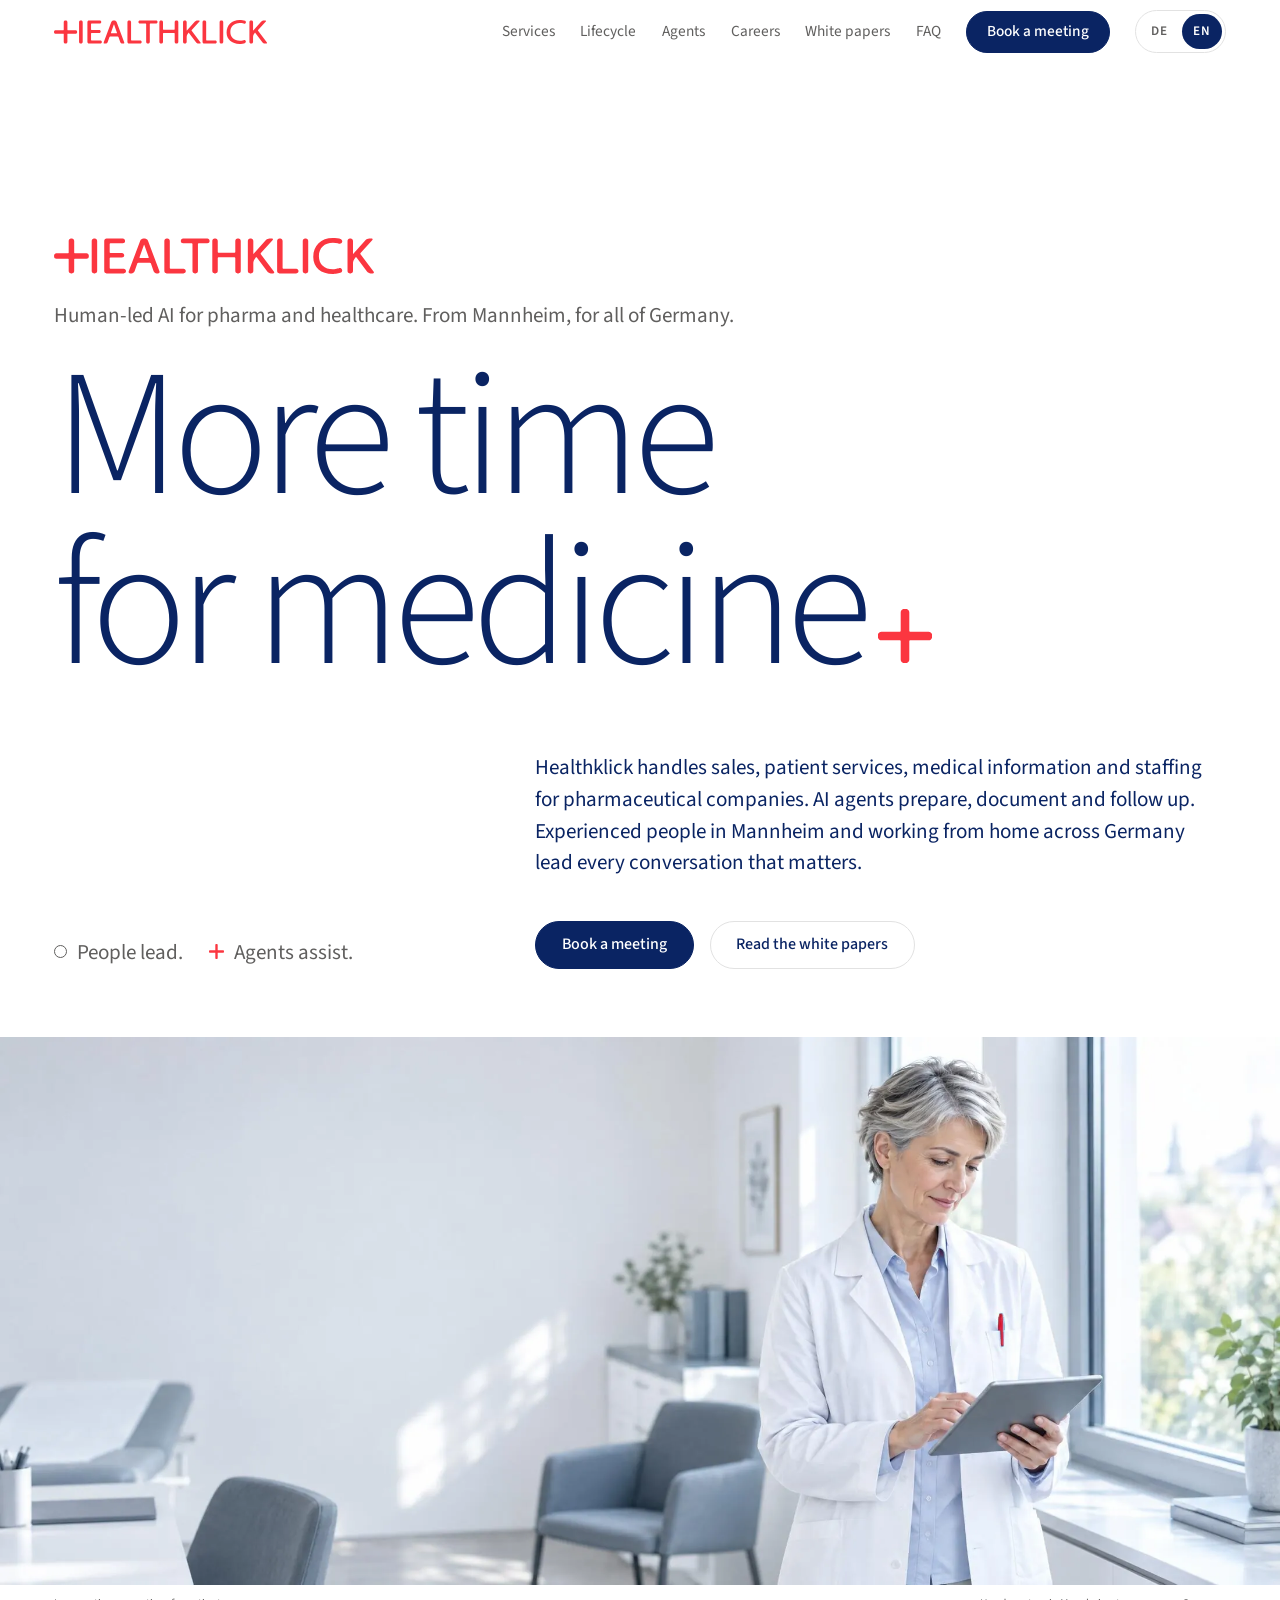
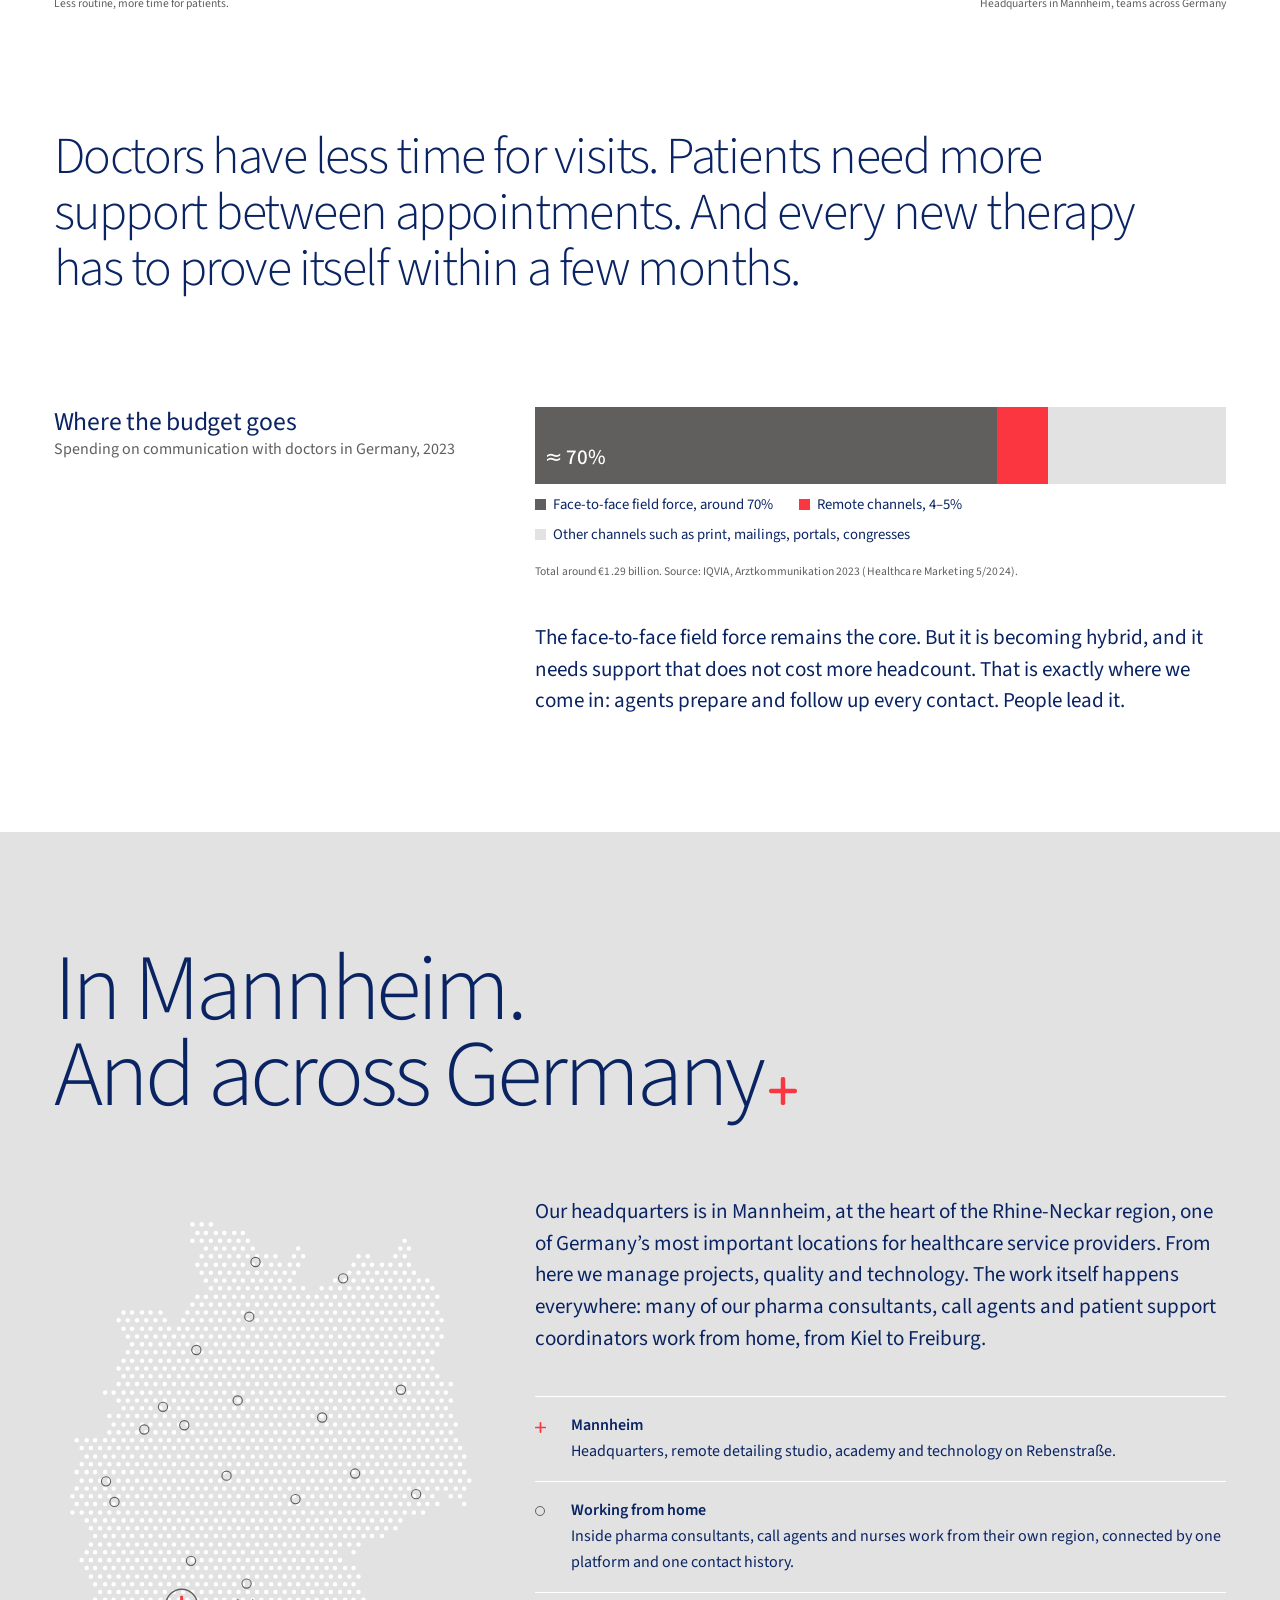
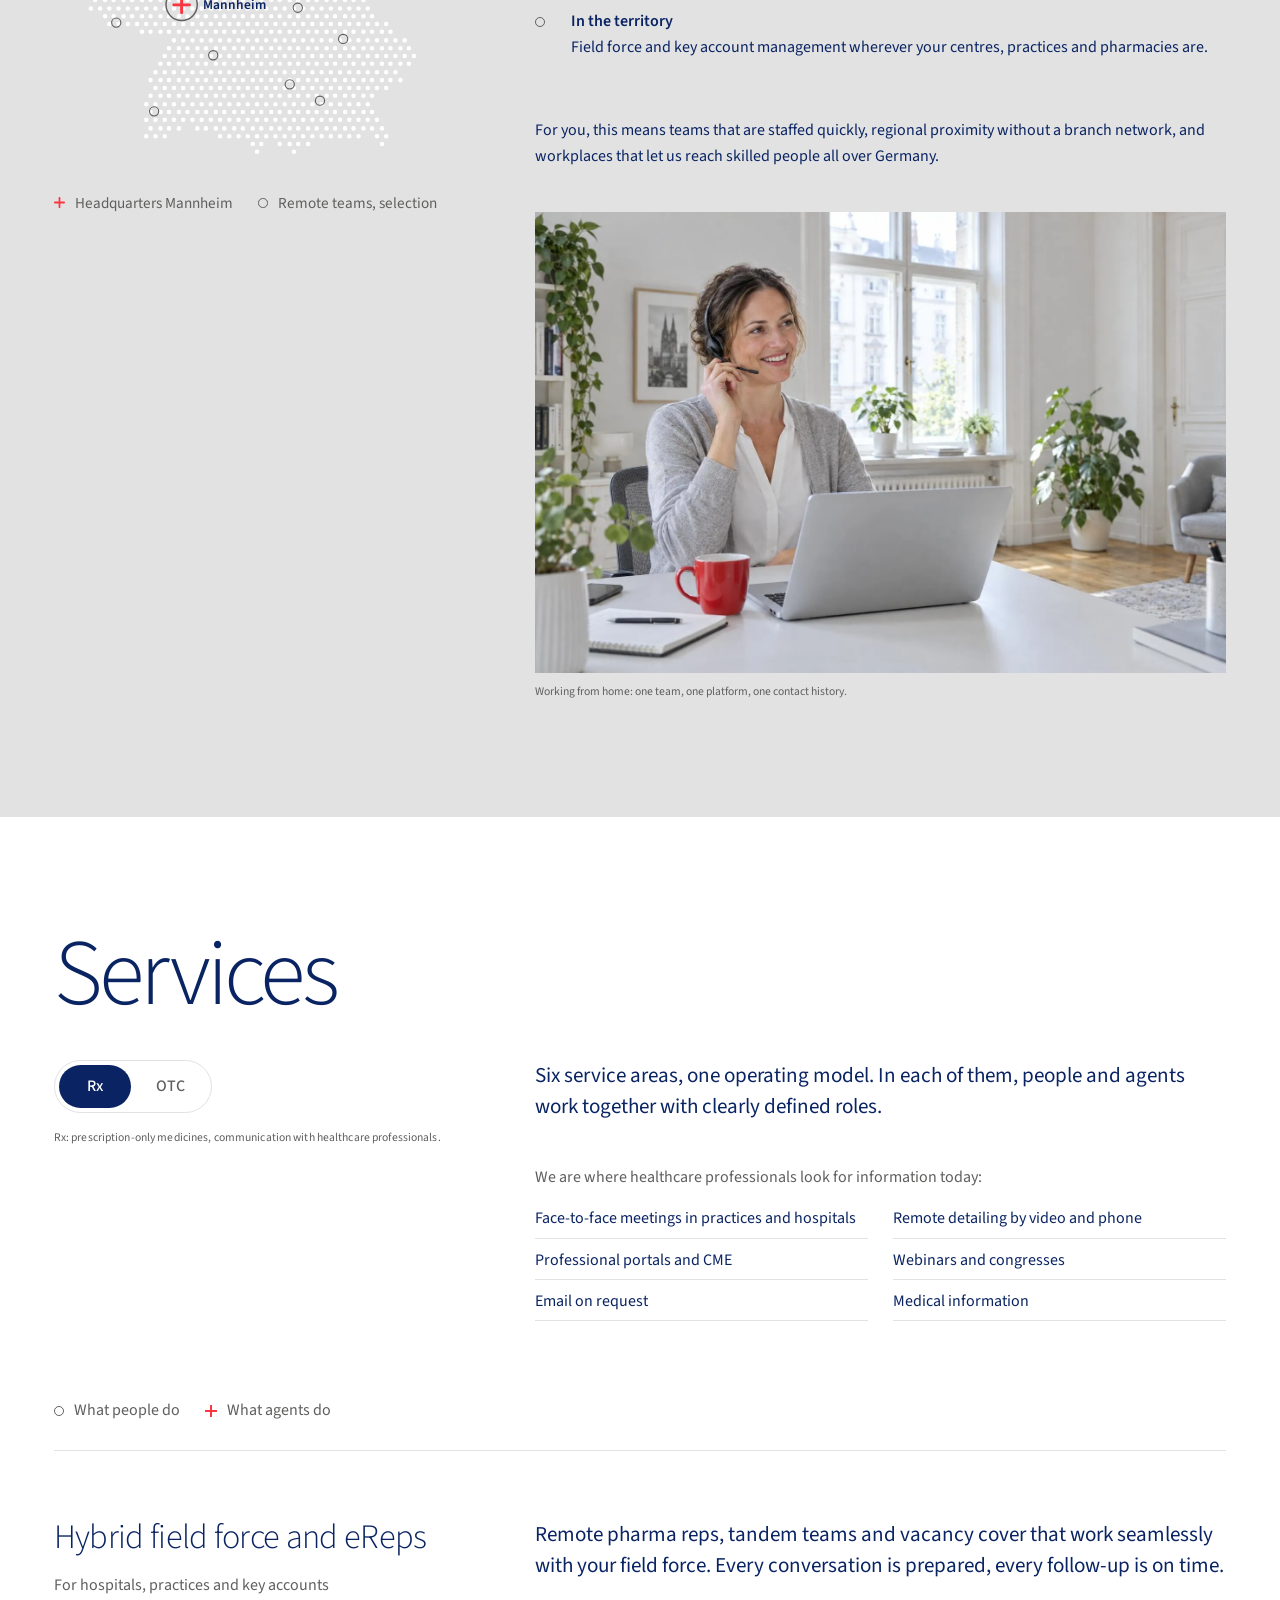
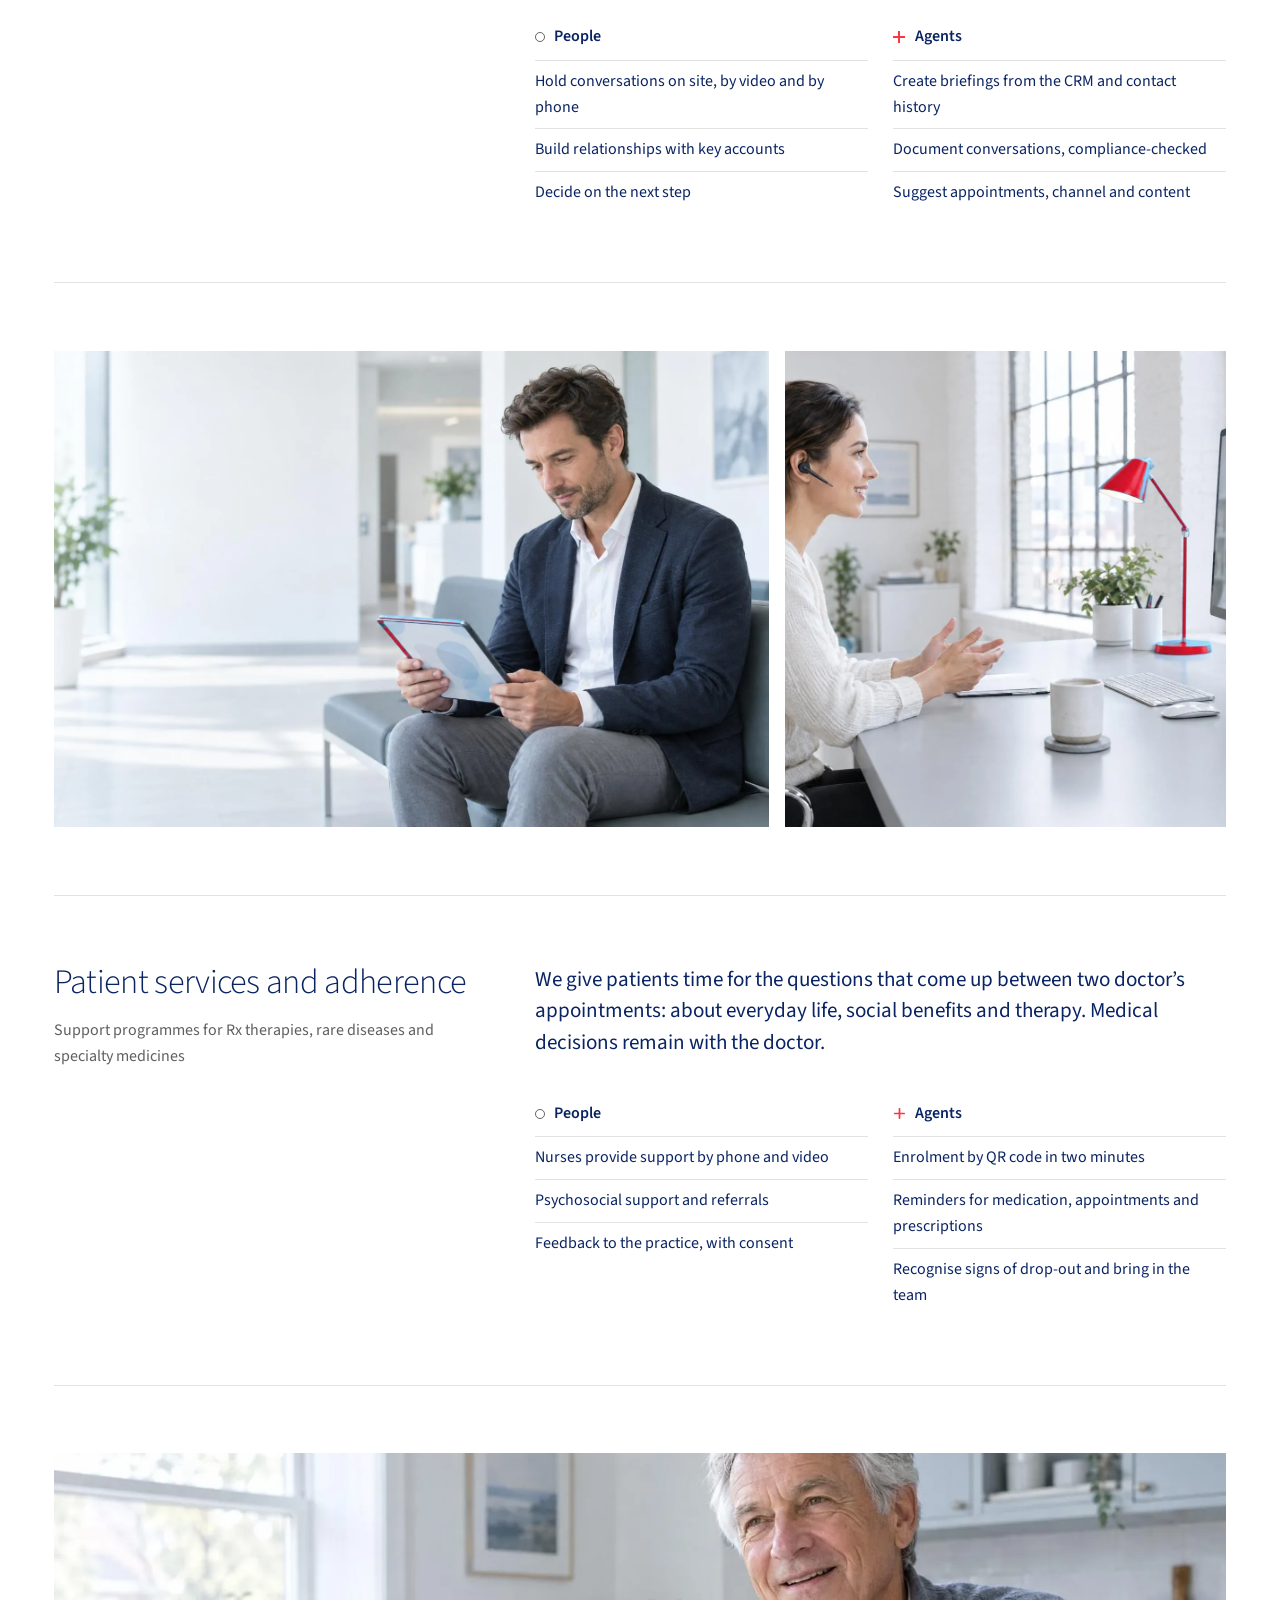
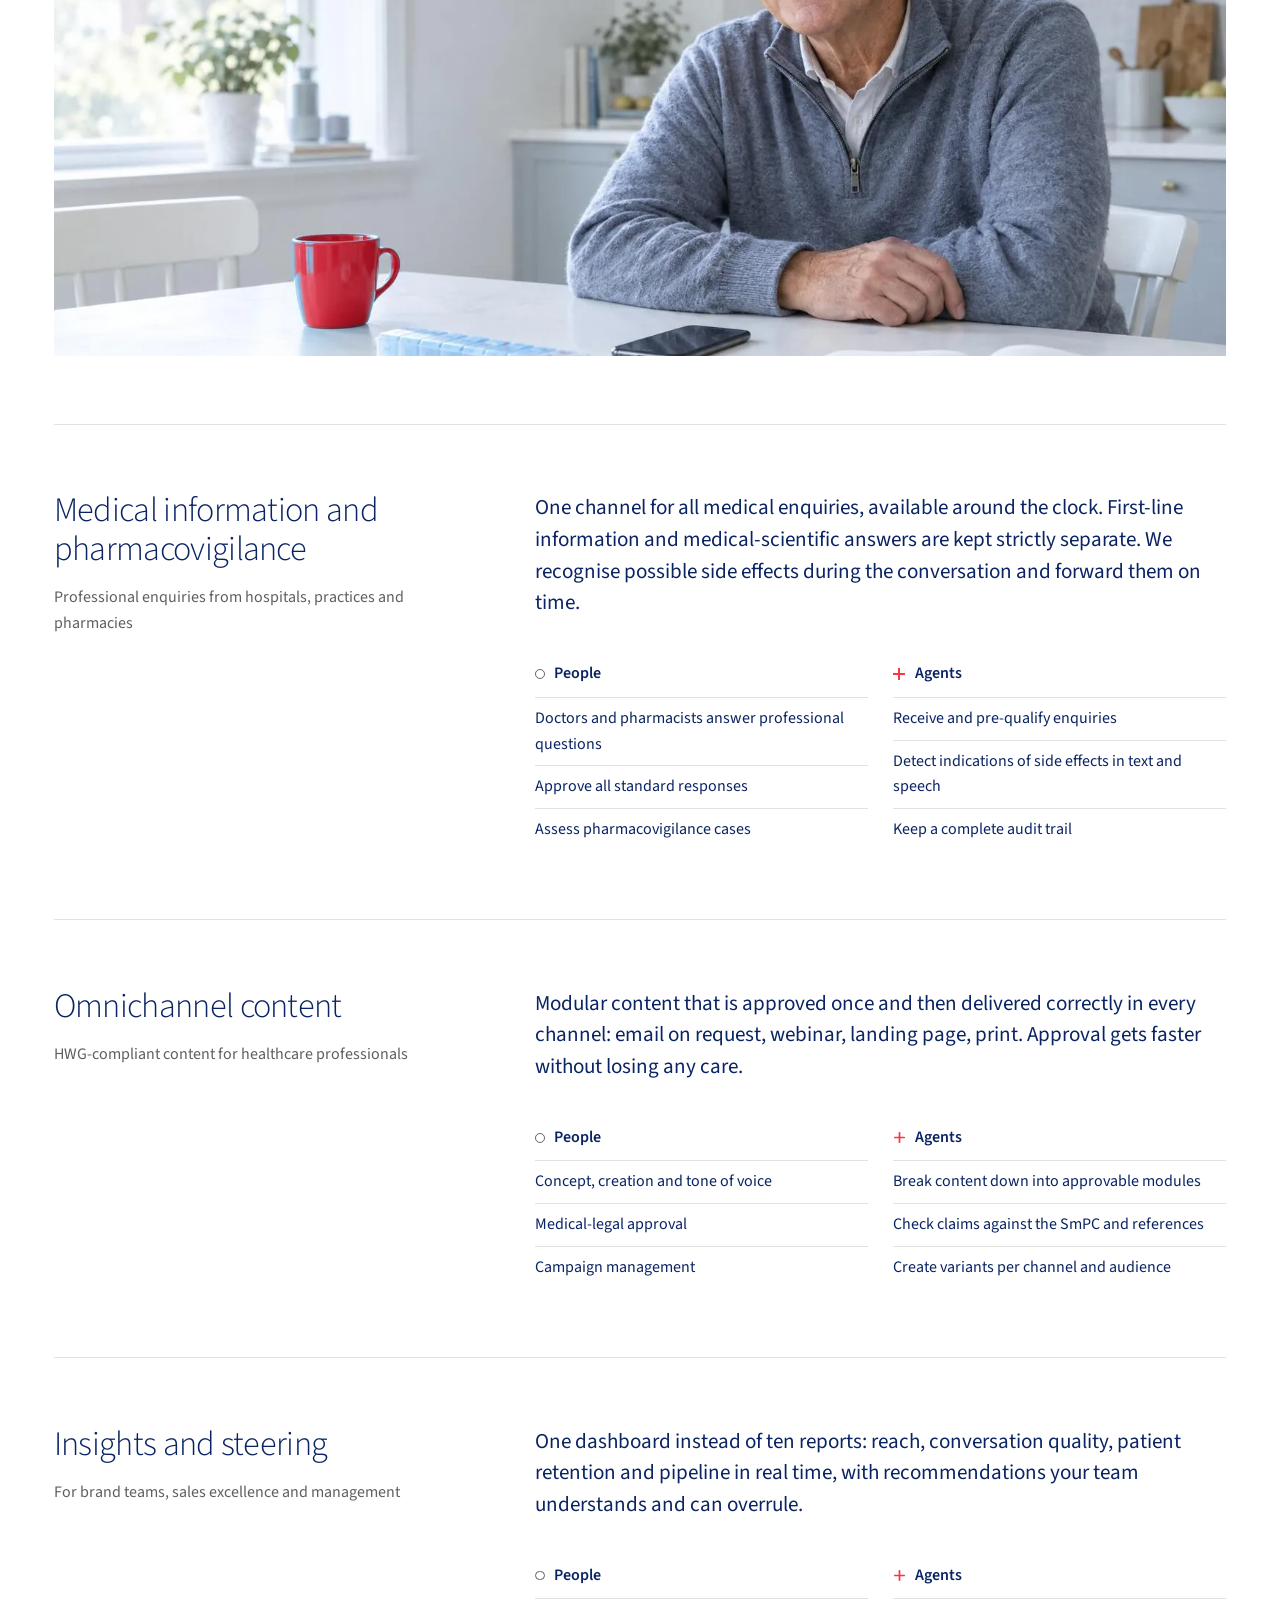
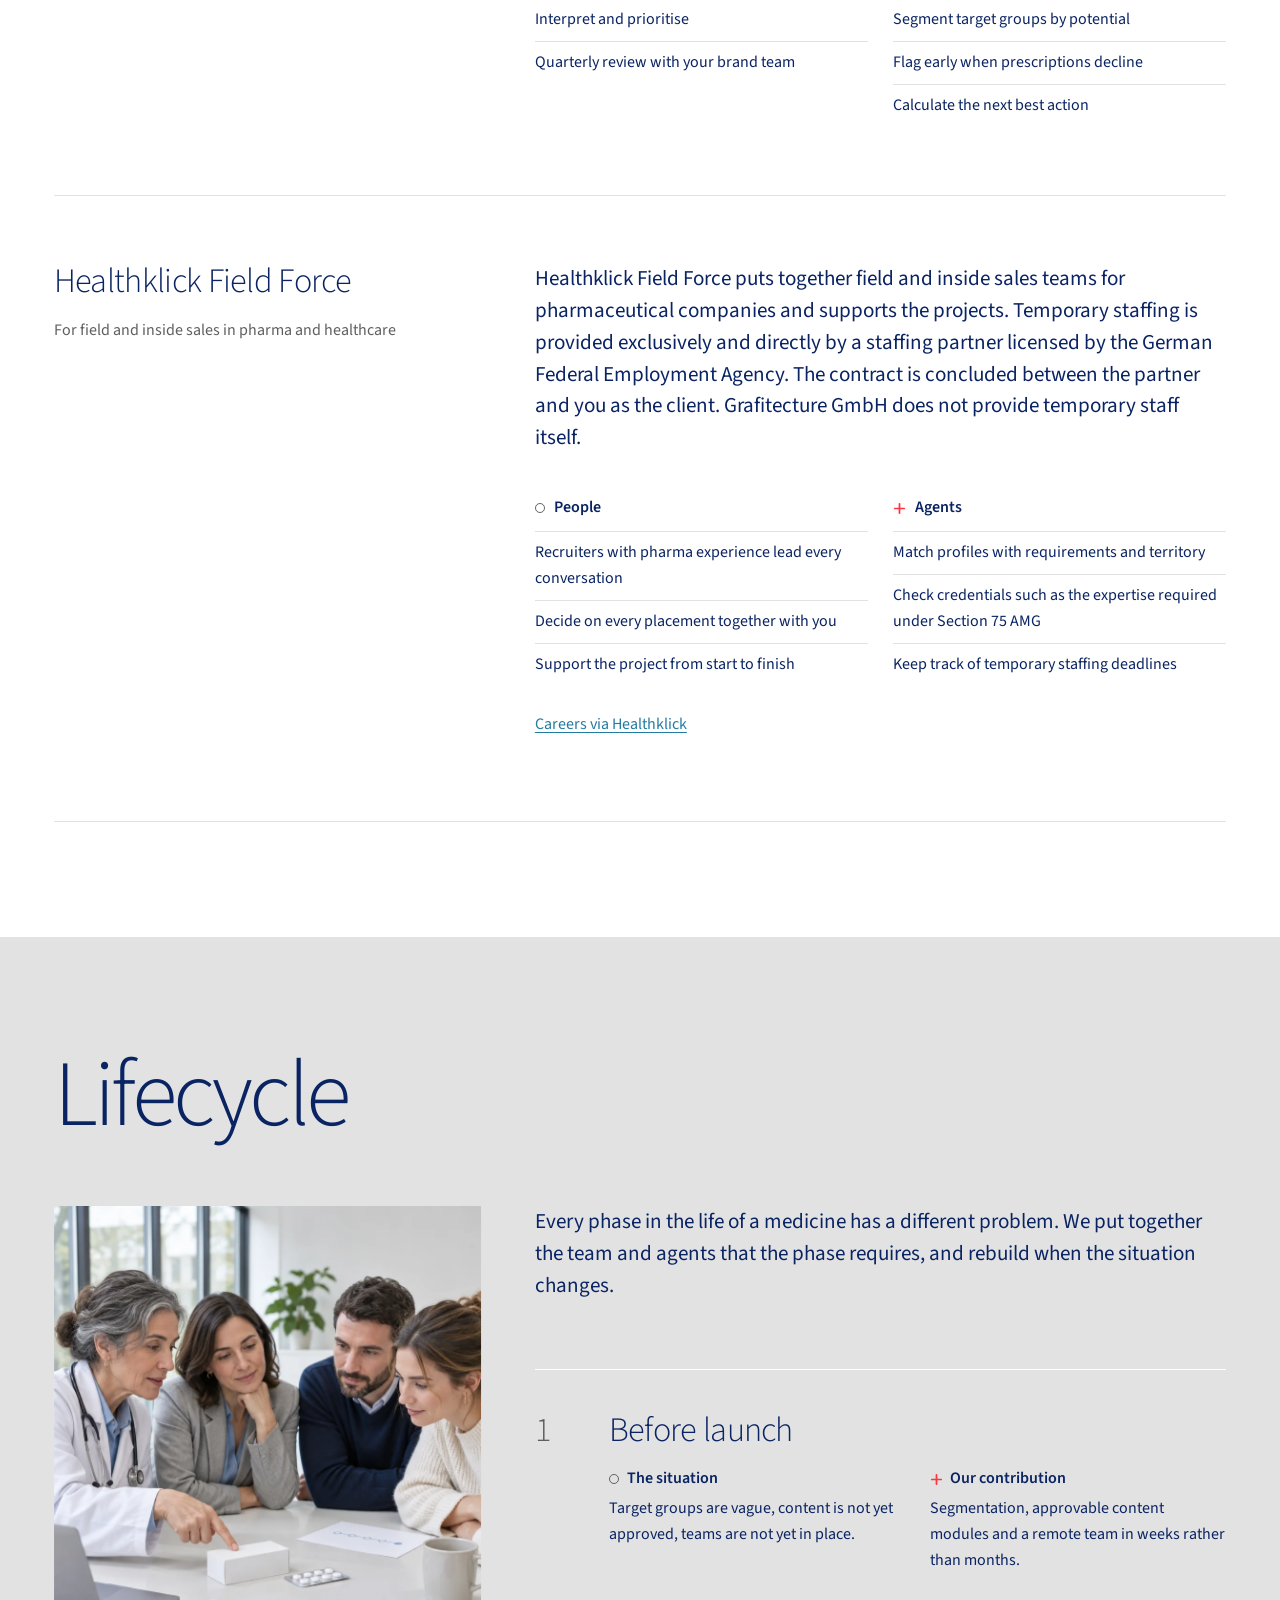
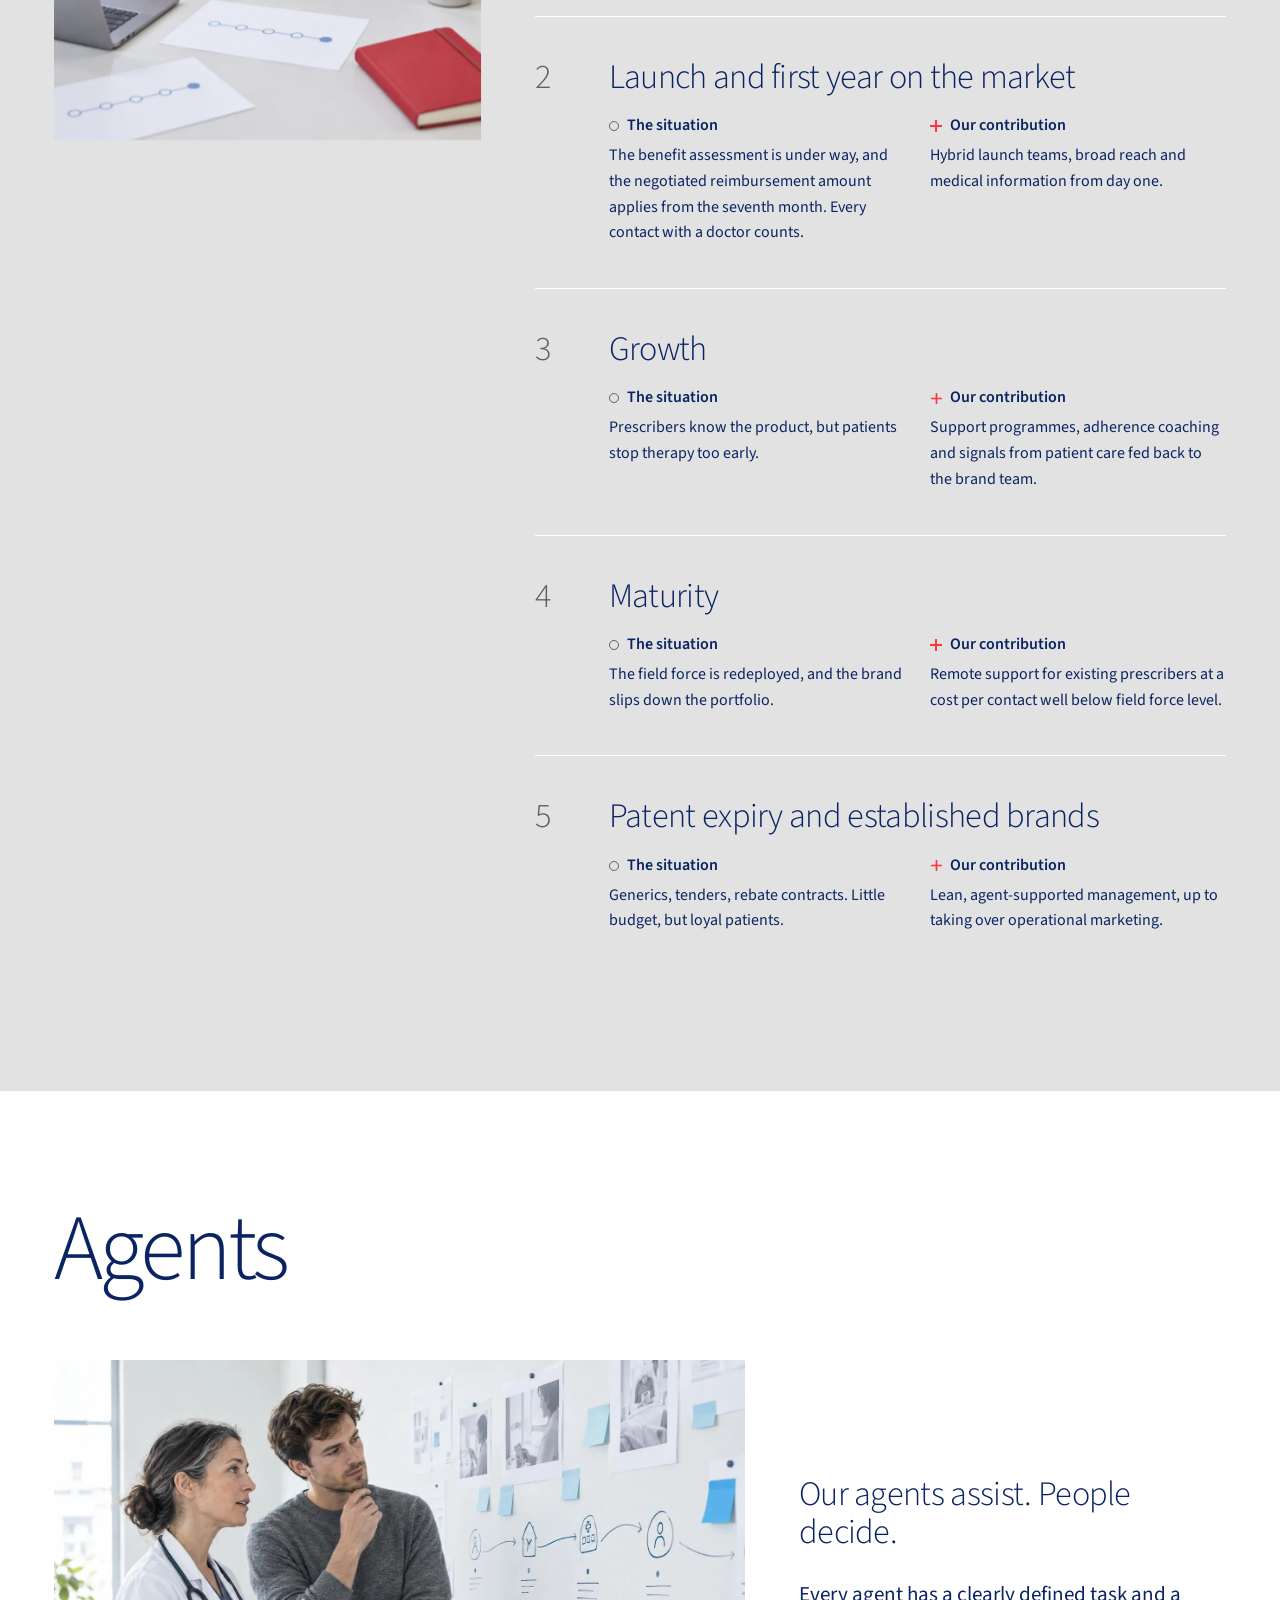
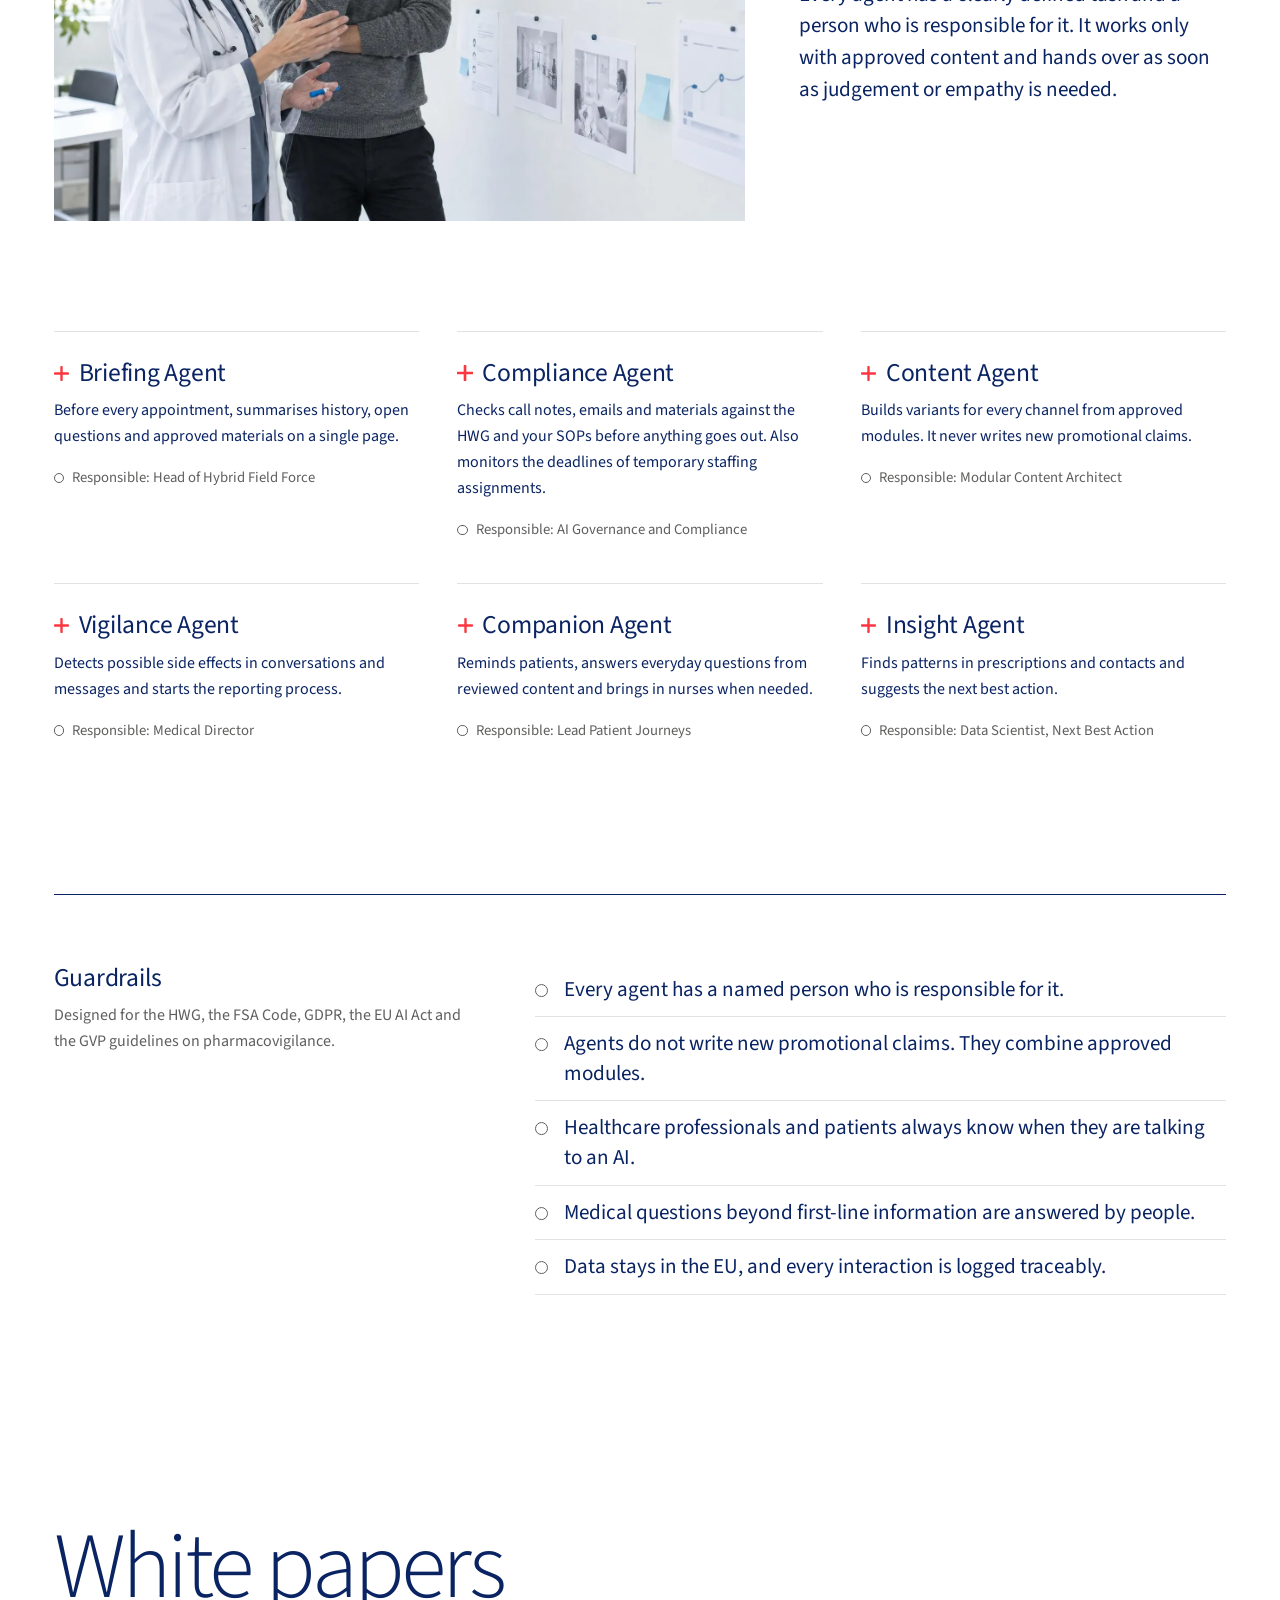
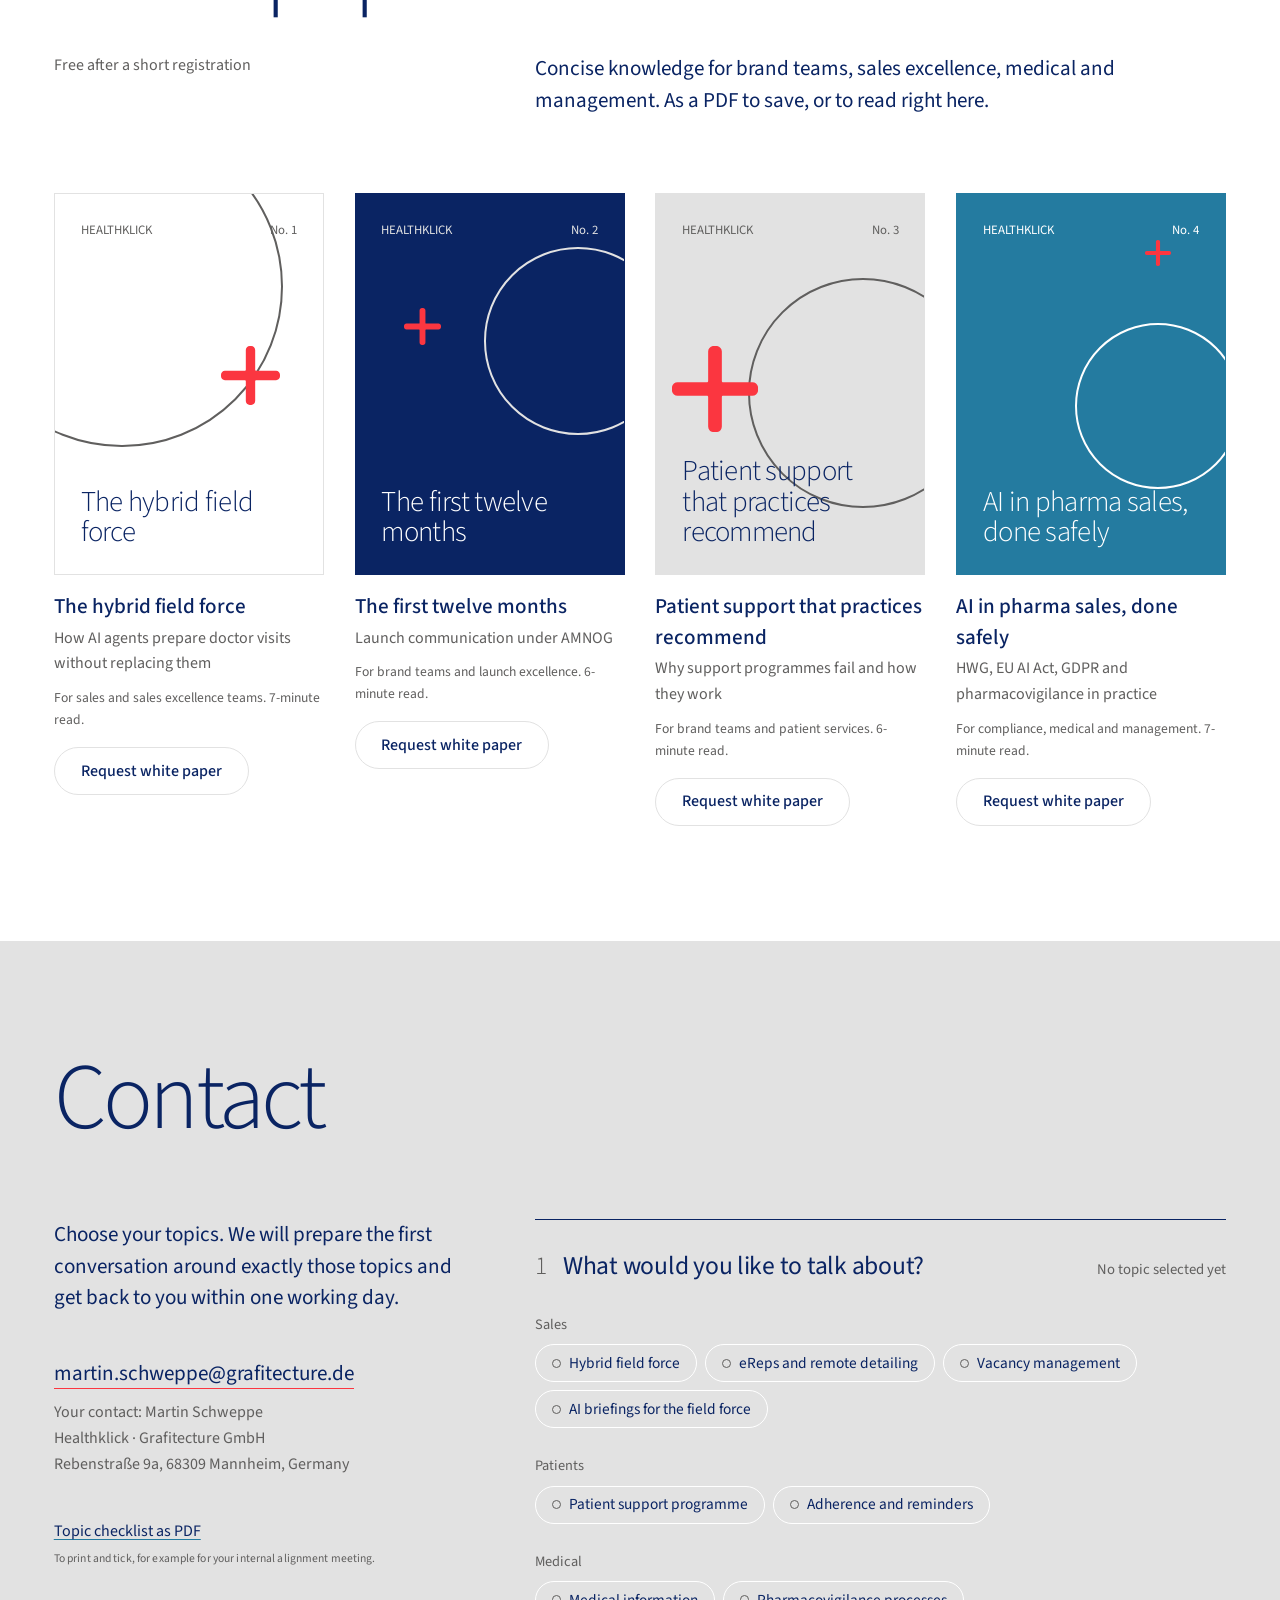
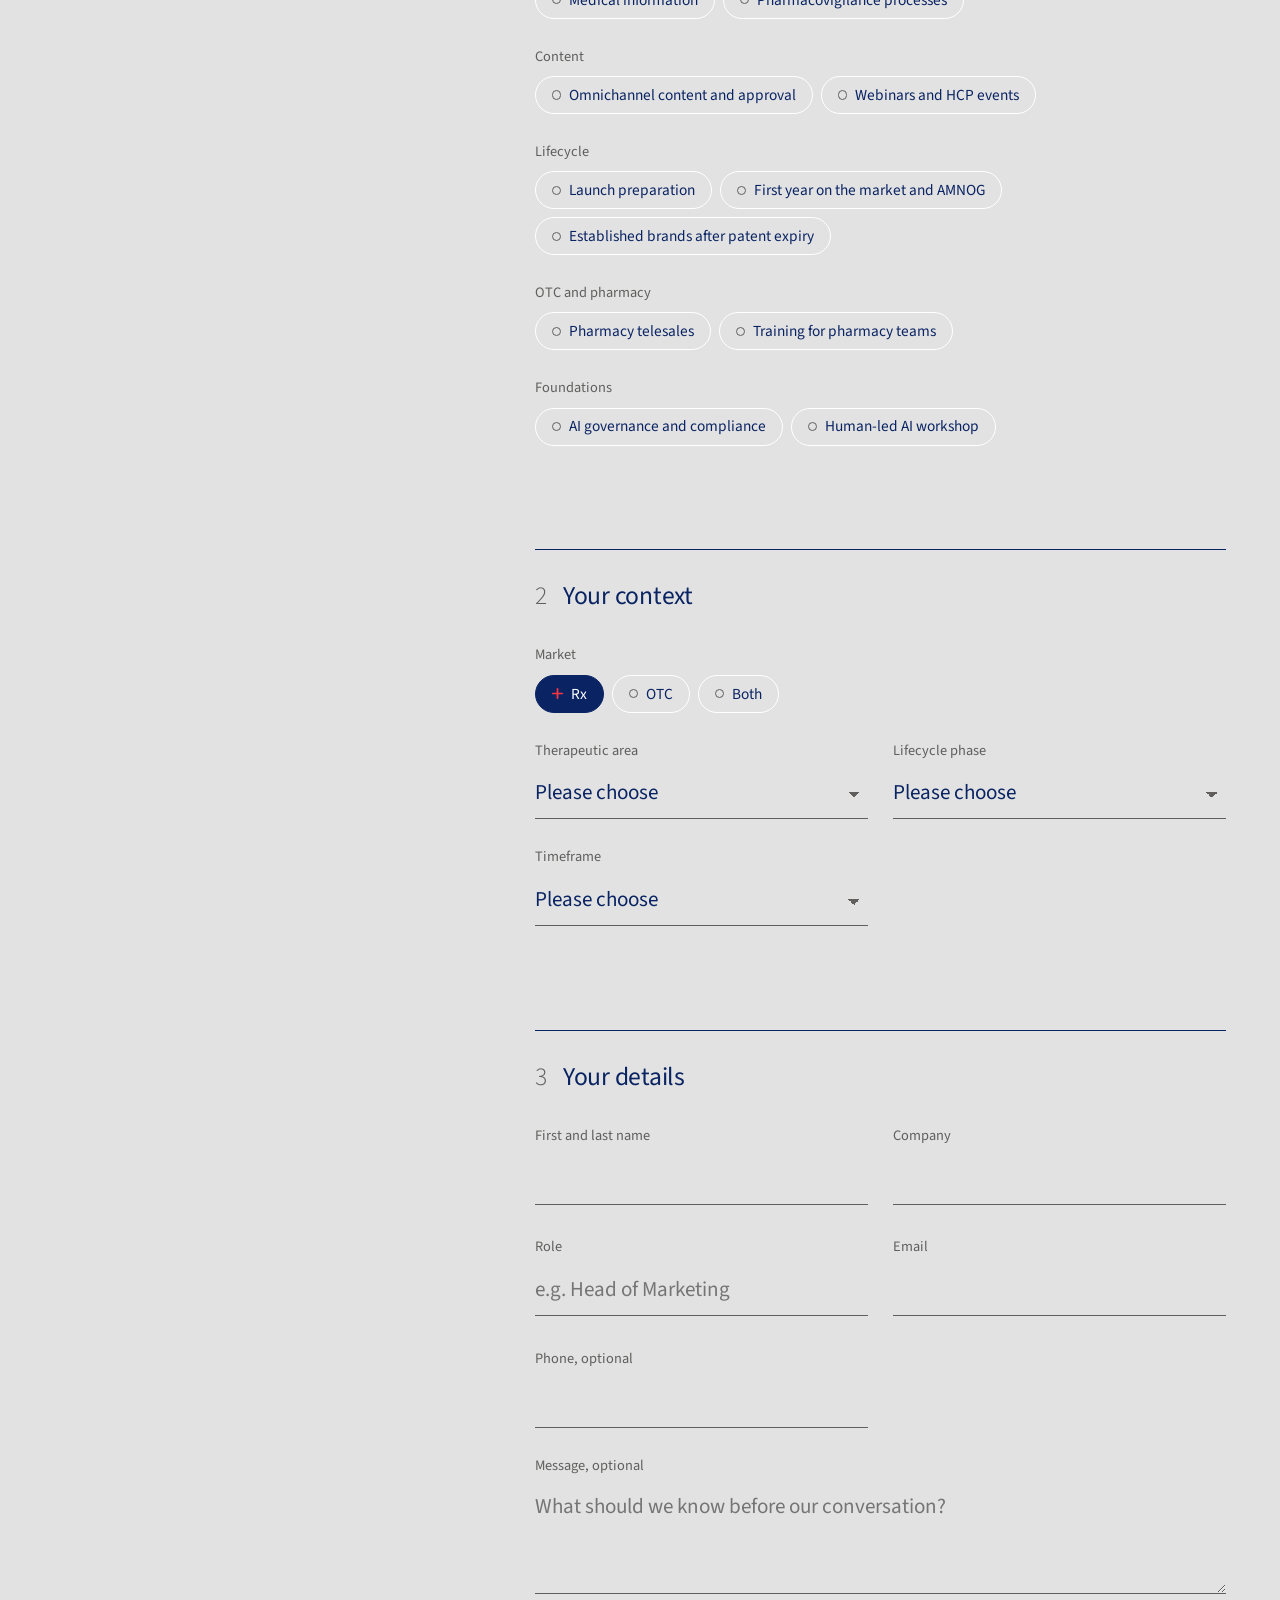
==== commit b59ae24c: "Absender und Leads: alles an Martin Schweppe - Name, Funktion und Adresse auf Visitenkarte, Briefbog" ====
--- a/en/index.html
+++ b/en/index.html
@@ -306,8 +306,8 @@
     <div class="phi">
       <aside class="contact-aside">
         <p class="lead">Choose your topics. We will prepare the first conversation around exactly those topics and get back to you within one working day.</p>
-        <p class="addr" style="margin-top:var(--s-4)"><a href="mailto:gunter.wendt@covendos.com">gunter.wendt<wbr>@covendos.com</a></p>
-        <p class="meta">Your contact: Gunter Wendt<br>Healthklick · Grafitecture GmbH<br>Rebenstraße 9a, 68309 Mannheim, Germany</p>
+        <p class="addr" style="margin-top:var(--s-4)"><a href="mailto:martin.schweppe@grafitecture.de">martin.schweppe<wbr>@grafitecture.de</a></p>
+        <p class="meta">Your contact: Martin Schweppe<br>Healthklick · Grafitecture GmbH<br>Rebenstraße 9a, 68309 Mannheim, Germany</p>
         <p style="margin-top:var(--s-4)"><button type="button" class="link" id="checklist-btn">Topic checklist as PDF</button><br><span class="small">To print and tick, for example for your internal alignment meeting.</span></p>
       </aside>
 
@@ -355,11 +355,11 @@
         </fieldset>
 
         <div class="briefing" aria-live="polite">
-          <p class="small" style="margin-bottom:var(--s-1)">Preview of your email to gunter.wendt@covendos.com</p>
+          <p class="small" style="margin-bottom:var(--s-1)">Preview of your email to martin.schweppe@grafitecture.de</p>
           <pre id="preview"></pre>
         </div>
         <div class="actions">
-          <a class="btn" id="mail-btn" href="mailto:gunter.wendt@covendos.com">Send request by email</a>
+          <a class="btn" id="mail-btn" href="mailto:martin.schweppe@grafitecture.de">Send request by email</a>
           <button type="button" class="btn ghost" id="pdf-btn">Save briefing as PDF</button>
           <button type="button" class="link" id="copy-btn">Copy text</button>
         </div>
@@ -711,7 +711,7 @@
     <div class="wrap phi">
       <div><h3 class="t-h4" id="h-faq-more">Your question is not listed?</h3></div>
       <div>
-        <p class="lead">We are happy to answer it in a conversation. Choose your topics in the <a class="link" href="#contact">contact form</a> or write to <a class="link" href="mailto:gunter.wendt@covendos.com">gunter.wendt<wbr>@covendos.com</a>.</p>
+        <p class="lead">We are happy to answer it in a conversation. Choose your topics in the <a class="link" href="#contact">contact form</a> or write to <a class="link" href="mailto:martin.schweppe@grafitecture.de">martin.schweppe<wbr>@grafitecture.de</a>.</p>
         <div class="ctas"><a class="btn" href="#contact">Arrange a conversation</a><a class="btn ghost" href="#apply">Apply</a></div>
       </div>
     </div>
@@ -830,11 +830,10 @@
 
       <h3>6. Contact by email and contact form</h3>
       <p>The contact form does not send anything to us. It prepares an email that you send yourself from your email program. The preview, the topic checklist and the briefing PDF are created exclusively in your browser.</p>
-      <p>Enquiries to Healthklick are answered by Gunter Wendt. The prepared email is therefore addressed to <a class="link" href="mailto:gunter.wendt@covendos.com">gunter.wendt<wbr>@covendos.com</a>. <span class="todo">To be clarified legally and added here: the mailbox is held by the Covendos group. Depending on the arrangement, a data processing agreement (Art. 28 GDPR) or a joint controllership arrangement (Art. 26 GDPR) is required; the recipient must then be named here with company name and address.</span></p>
       <p>If you write to us, we process your details to answer your enquiry and prepare a conversation. The legal basis is Art. 6 (1) (b) GDPR if your enquiry is aimed at a contract, otherwise our legitimate interest in answering it (Art. 6 (1) (f) GDPR). Providing your details is voluntary, but without them we cannot answer your enquiry. Emails are stored by our email provider, which processes them on our behalf. We delete the data once the enquiry has been dealt with, unless statutory retention obligations apply, for example for business letters under Section 257 HGB.</p>
 
       <h3>7. White papers</h3>
-      <p>For a white paper, we ask for your first name, last name, business email address, company and role. These details are currently not transmitted to us. They are only stored in your browser (section 5), and the PDF is also created in your browser. The same applies to the box for receiving new white papers by email: at present we can only take this request into account if you write to us. After registering, you can use “Request a conversation” to send a prepared email with your details to gunter.wendt@covendos.com; you send this email yourself as well (section 6). Before registrations are transmitted to us automatically, we will update this policy.</p>
+      <p>For a white paper, we ask for your first name, last name, business email address, company and role. These details are currently not transmitted to us. They are only stored in your browser (section 5), and the PDF is also created in your browser. The same applies to the box for receiving new white papers by email: at present we can only take this request into account if you write to us. After registering, you can use “Request a conversation” to send a prepared email with your details to martin.schweppe@grafitecture.de; you send this email yourself as well (section 6). Before registrations are transmitted to us automatically, we will update this policy.</p>
 
       <h3>8. Applications</h3>
       <p>The application form also only prepares an email. If you apply, we process your details and documents in order to decide on establishing an employment relationship (Art. 6 (1) (b) GDPR). If you apply for an assignment at a client, we only pass your profile on to our staffing partner and to the company concerned with your explicit consent (Art. 6 (1) (a) GDPR). After the procedure has been completed, we delete your documents within six months at the latest. We only add you to our talent pool with your consent.</p>
@@ -866,7 +865,7 @@
       <div><h3>Services</h3><ul><li><a href="#services">Hybrid field force</a></li><li><a href="#services">Patient services</a></li><li><a href="#services">Medical information</a></li><li><a href="#staffing">Healthklick Field Force</a></li></ul></div>
       <div><h3>Healthklick</h3><ul><li><a href="#germany">Mannheim and across Germany</a></li><li><a href="#careers">Careers</a></li><li><a href="#faq">FAQ</a></li><li><a href="#brand">Brand guidelines</a></li></ul></div>
       <div><h3>Provider</h3><ul><li>Grafitecture GmbH</li><li>Rebenstraße 9a</li><li>68309 Mannheim, Germany</li><li><a href="https://www.grafitecture.de/" target="_blank" rel="noopener">grafitecture.de</a></li></ul></div>
-      <div><h3>Contact</h3><ul><li><a href="mailto:gunter.wendt@covendos.com">gunter.wendt<wbr>@covendos.com</a></li><li><a href="#contact">Book a meeting</a></li><li><a href="#legal-notice">Legal notice</a></li><li><a href="#privacy">Privacy</a></li><li><a href="../" hreflang="de" lang="de">Deutsche Version</a></li></ul></div>
+      <div><h3>Contact</h3><ul><li><a href="mailto:martin.schweppe@grafitecture.de">martin.schweppe<wbr>@grafitecture.de</a></li><li><a href="#contact">Book a meeting</a></li><li><a href="#legal-notice">Legal notice</a></li><li><a href="#privacy">Privacy</a></li><li><a href="../" hreflang="de" lang="de">Deutsche Version</a></li></ul></div>
     </div>
     <p class="foot-note">© 2026 Grafitecture GmbH, Mannheim. Healthklick is a service of Grafitecture GmbH. Concept draft, November 2026: the people shown and the example jobs are fictitious, images generated with AI. Market figures: IQVIA, Arztkommunikation 2023.</p>
   </div>
@@ -901,7 +900,7 @@
         <button type="button" class="btn" id="wp-pdf">Save PDF</button>
         <button type="button" class="btn ghost" id="wp-read" aria-expanded="false" aria-controls="wp-reader">Read here</button>
       </div>
-      <p class="wp-talk"><a class="link" id="wp-talk" href="mailto:gunter.wendt@covendos.com">Request a conversation on this topic</a><br><span class="small">Opens a prepared email to Gunter Wendt with your details.</span></p>
+      <p class="wp-talk"><a class="link" id="wp-talk" href="mailto:martin.schweppe@grafitecture.de">Request a conversation on this topic</a><br><span class="small">Opens a prepared email to Martin Schweppe with your details.</span></p>
       <p class="status" id="wp-status" role="status"></p>
       <div class="reader" id="wp-reader" hidden></div>
     </div>
